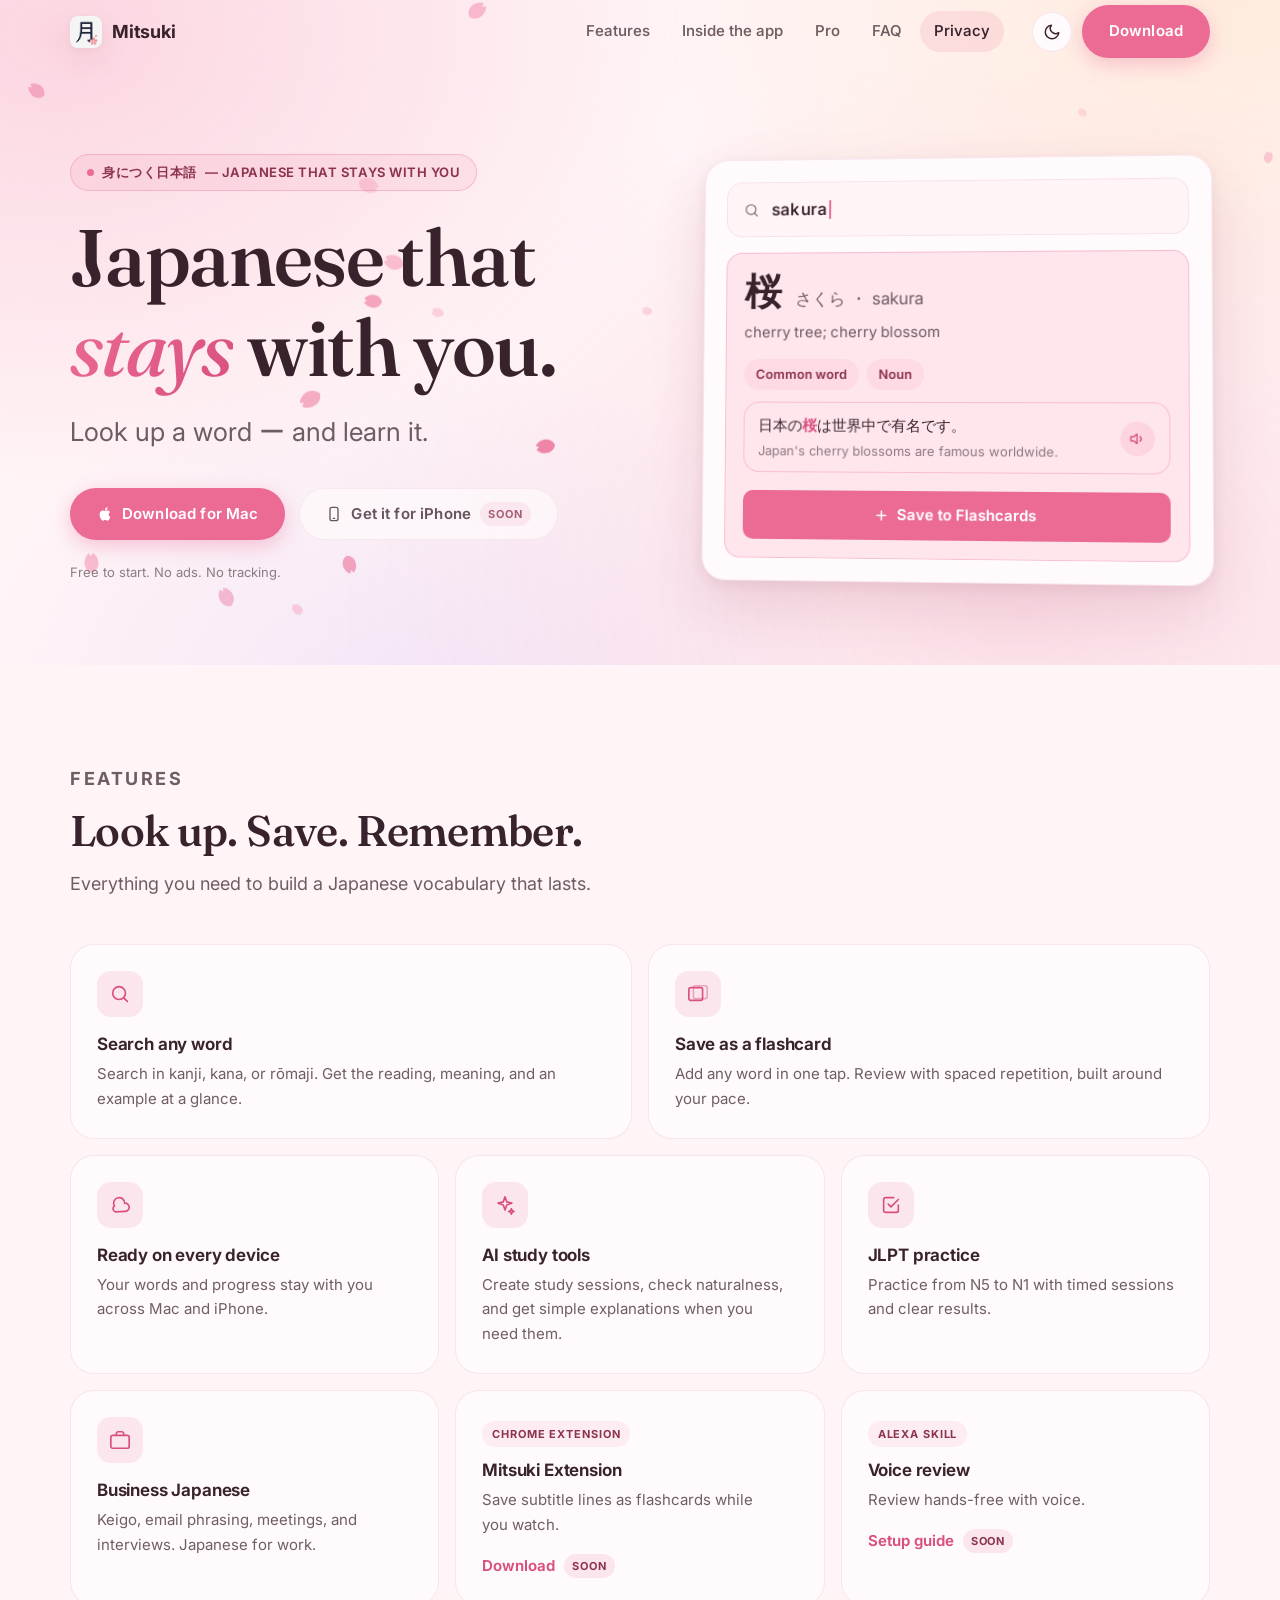
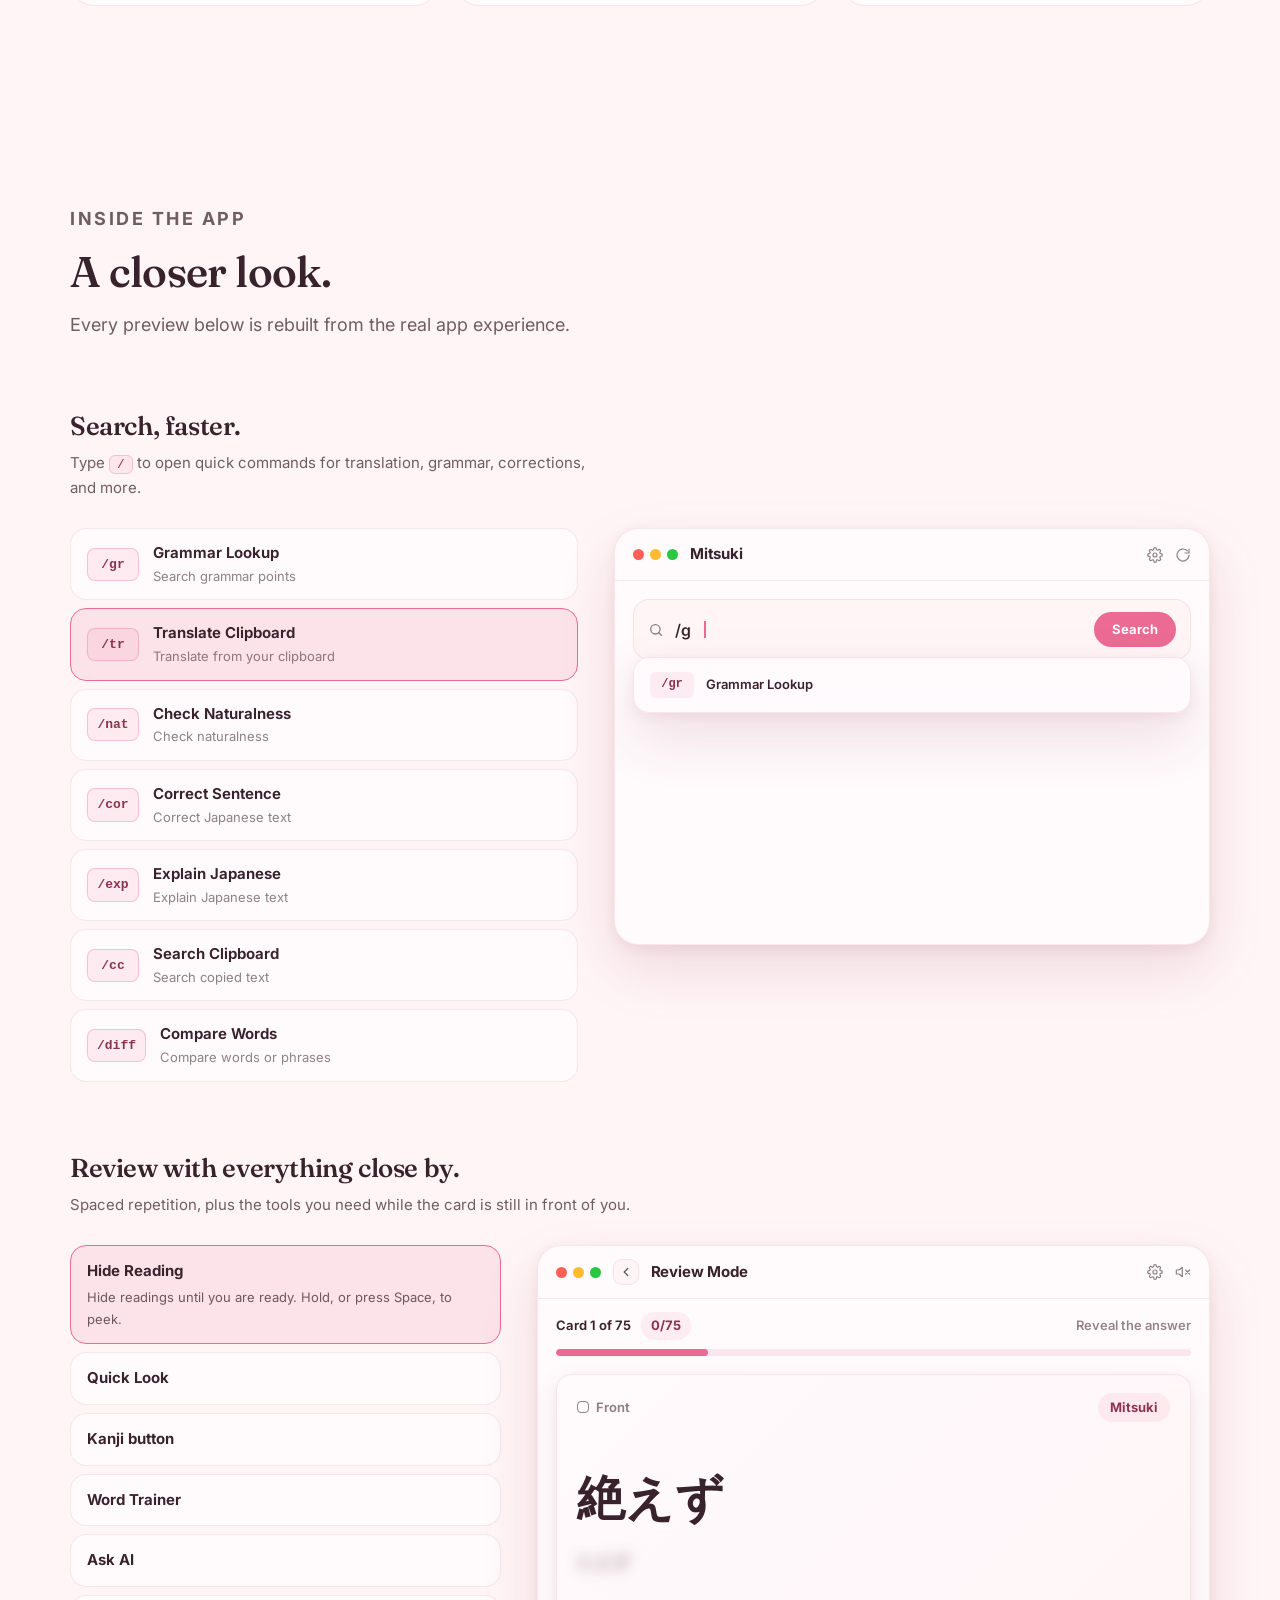
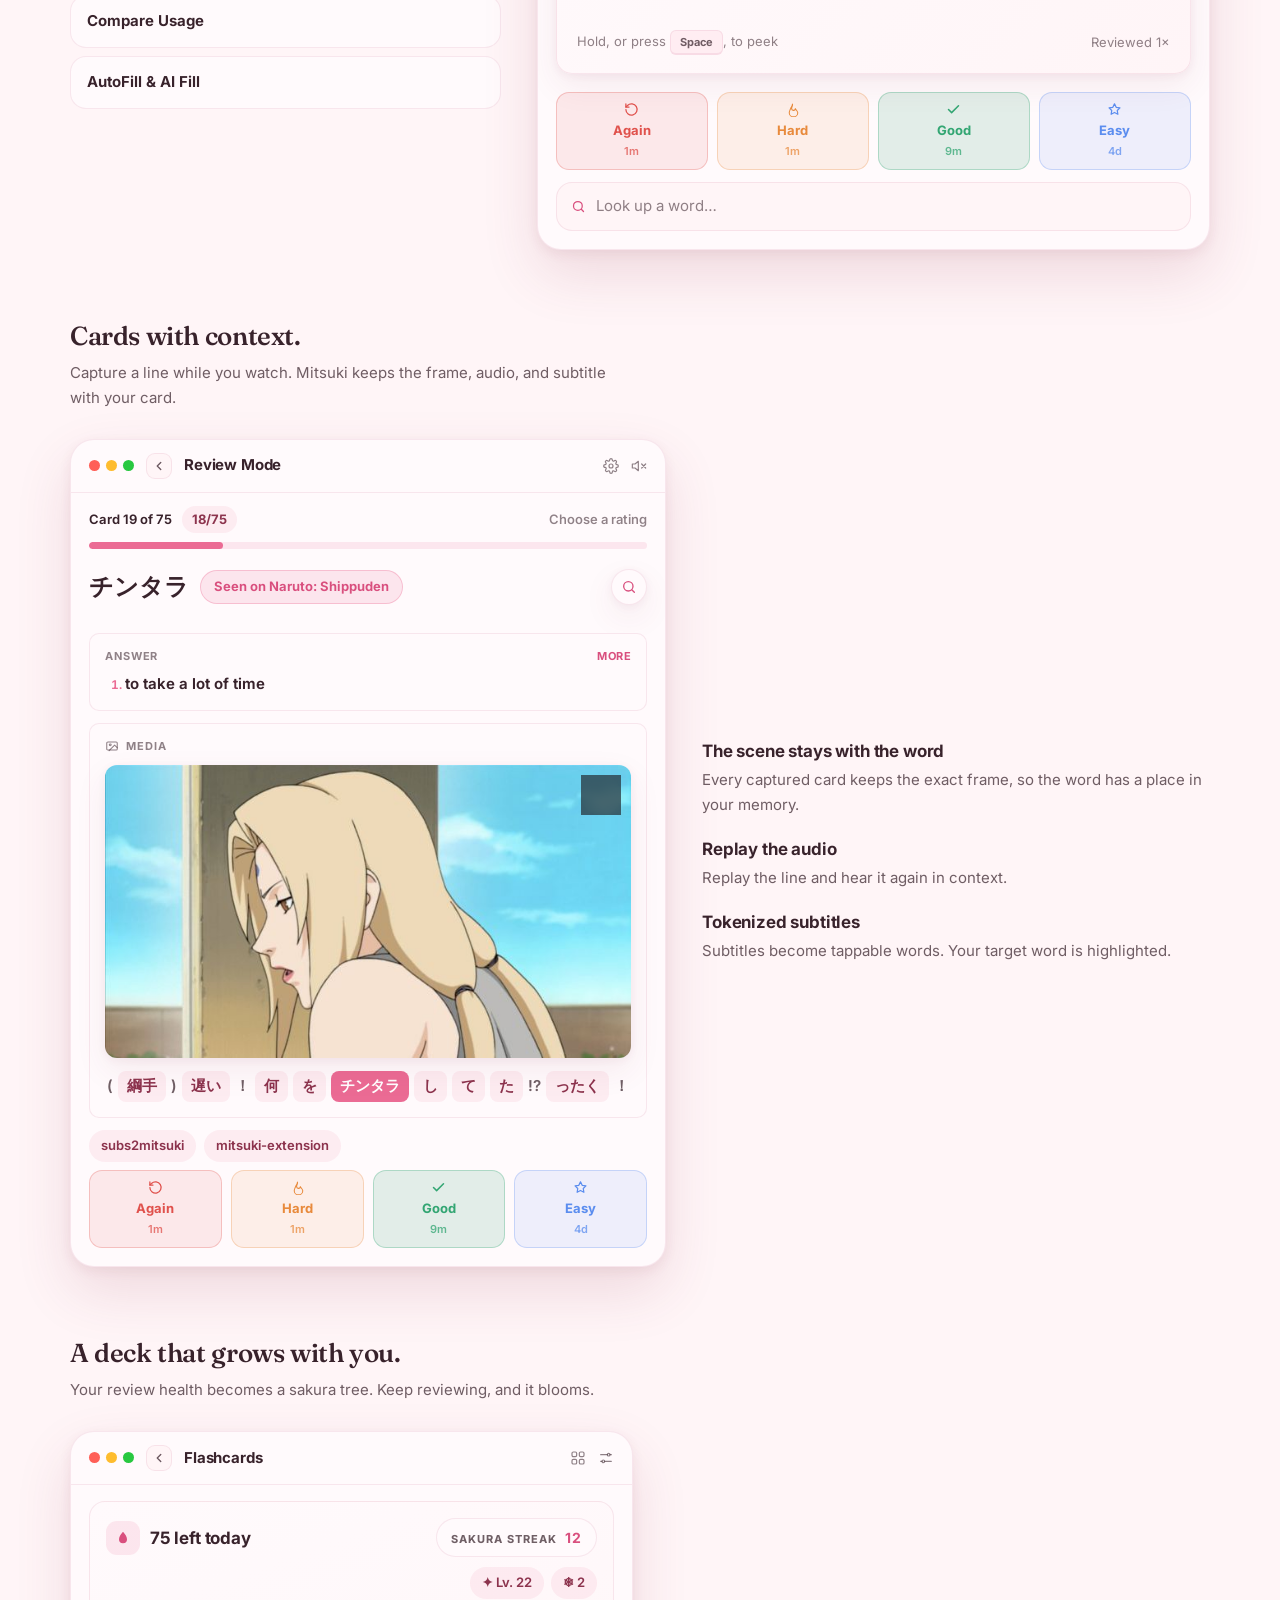
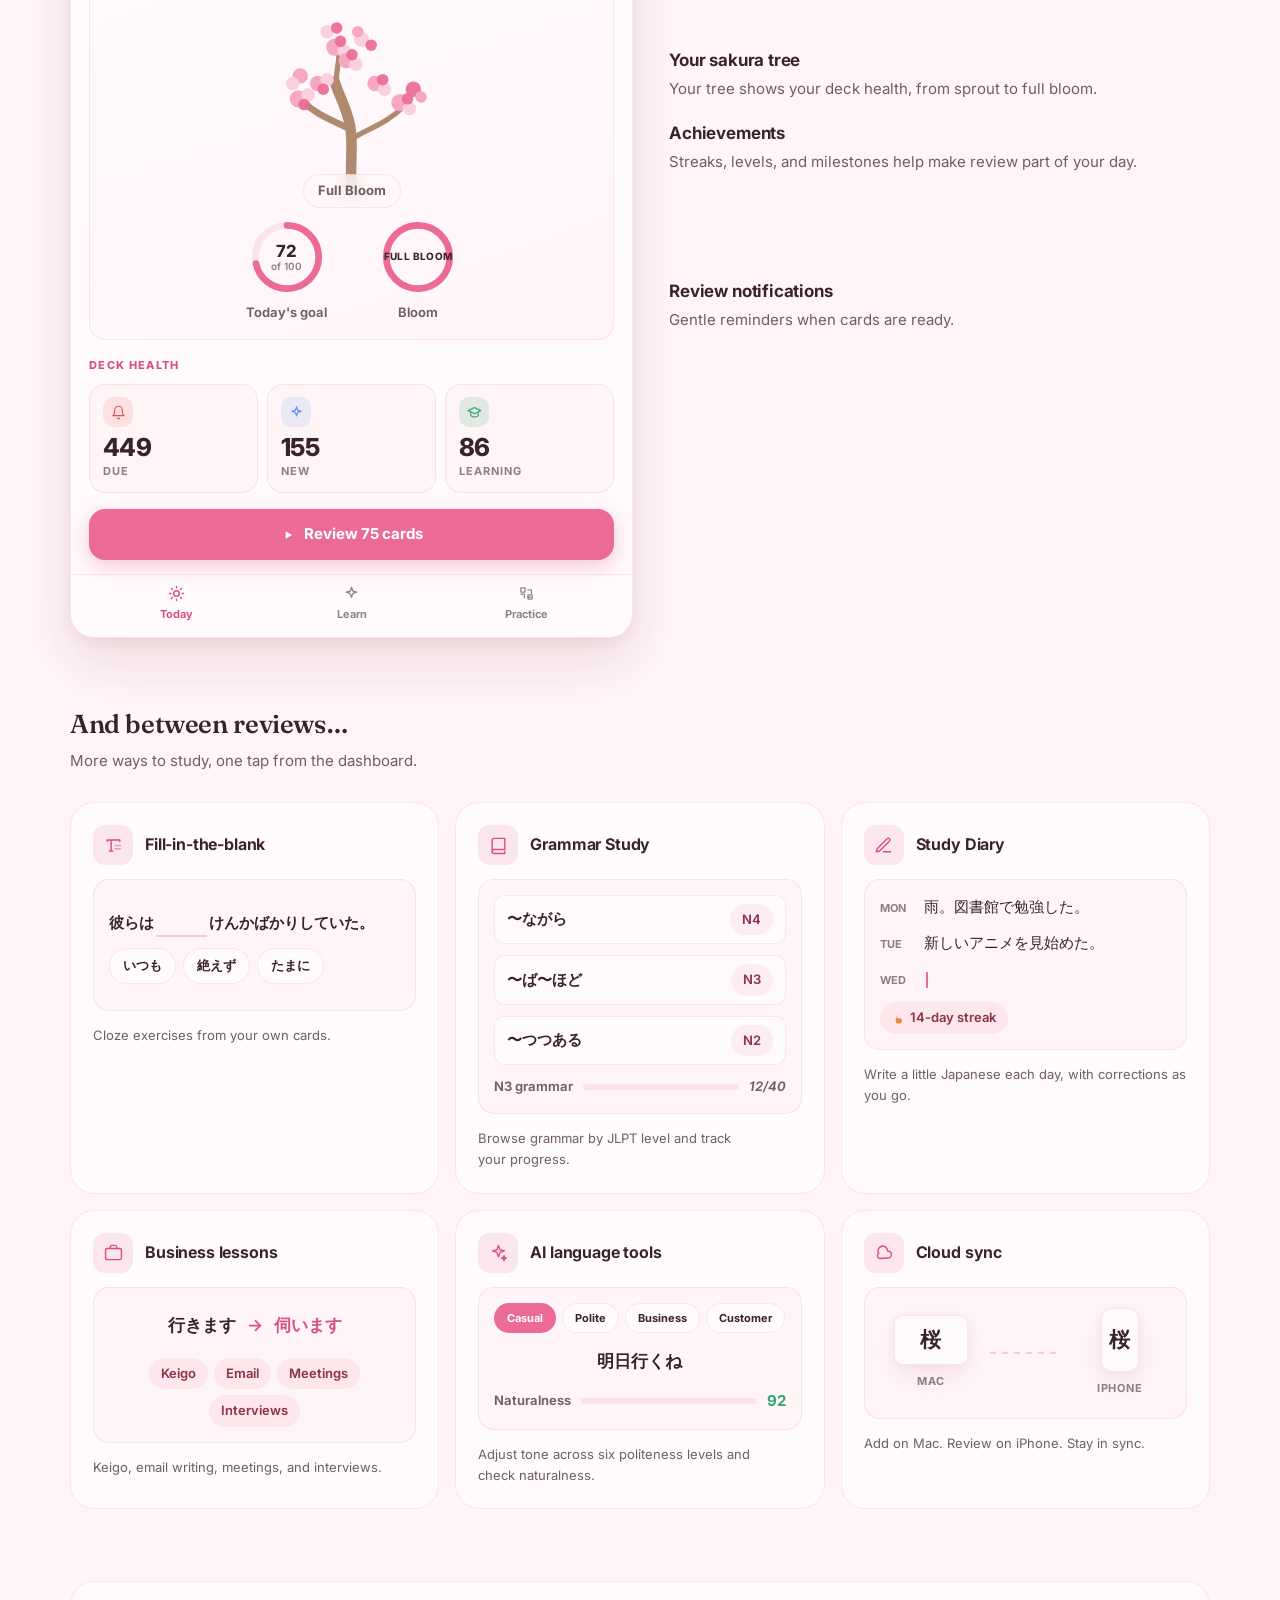
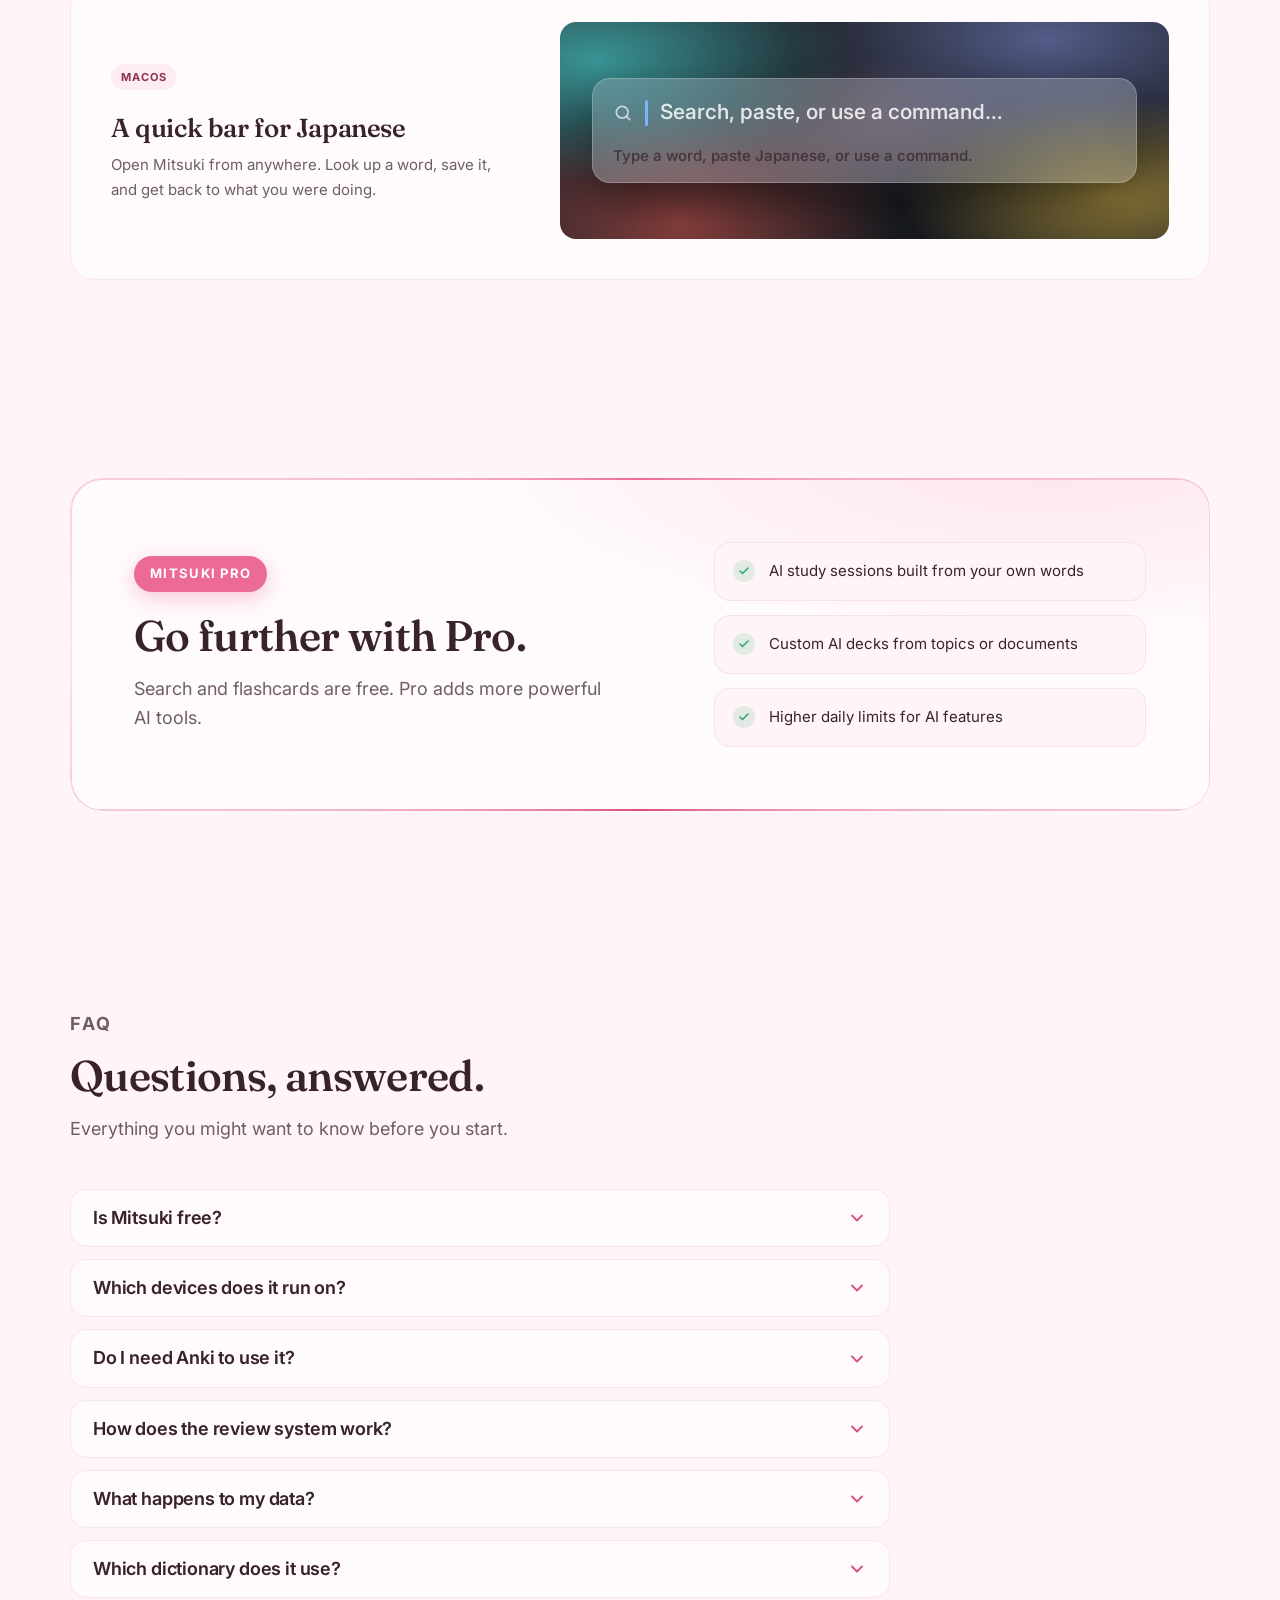
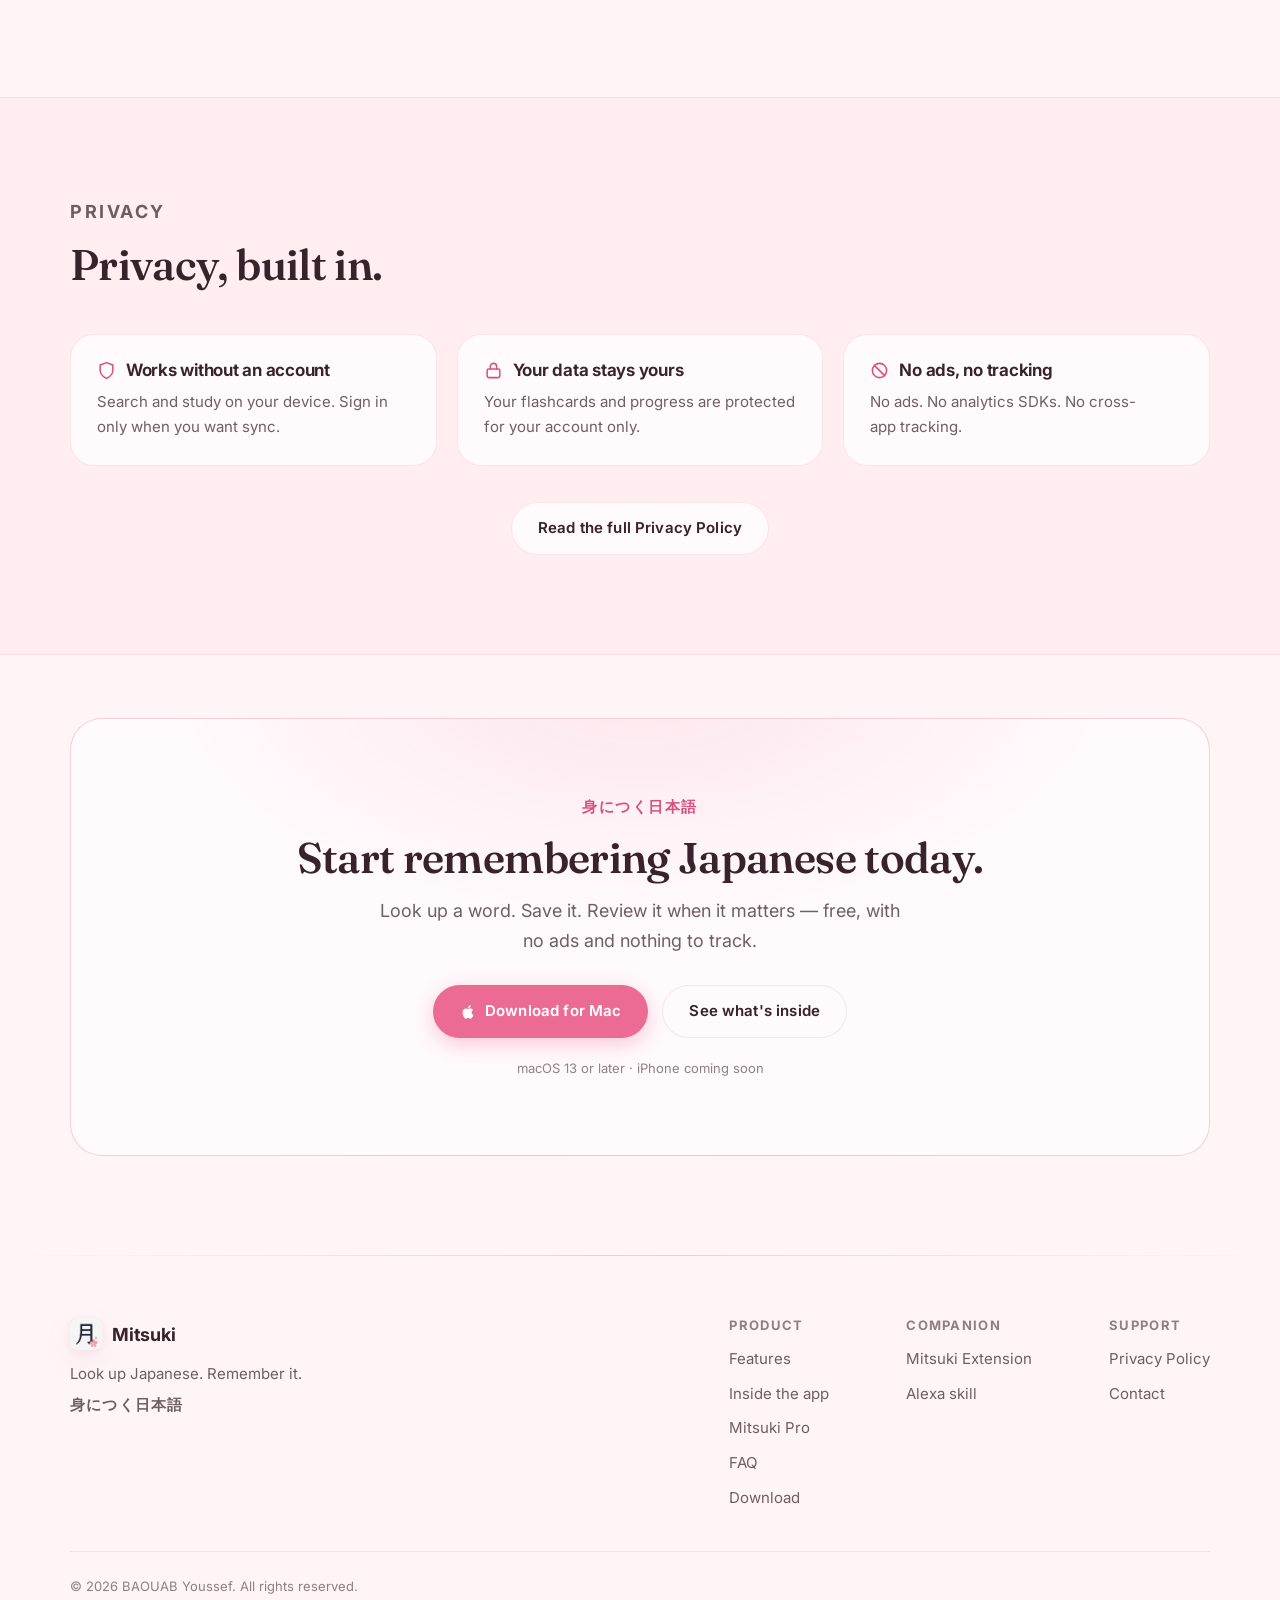
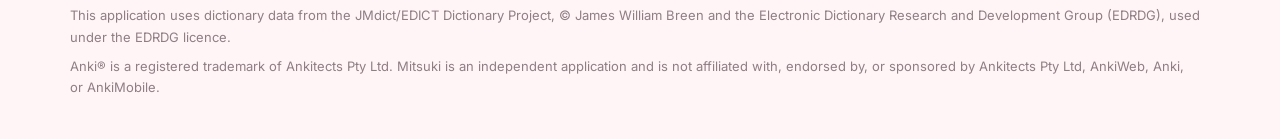
==== index.html @ f37ad8f9 "Updated Mitsuki download link" ====
<!DOCTYPE html>
<html lang="en" data-theme="light" class="js"><head>
  <meta charset="UTF-8">
  <meta name="viewport" content="width=device-width, initial-scale=1.0">
  <title>Mitsuki — Japanese, made to stay</title>
  <meta name="description" content="A quiet, focused way to look up Japanese words, save them, and remember them.">

  <meta property="og:title" content="Mitsuki — Japanese, made to stay">
  <meta property="og:description" content="Look up Japanese. Remember it.">
  <meta property="og:type" content="website">
  <meta property="og:image" content="assets/icon.png">

  <meta name="twitter:card" content="summary">
  <meta name="twitter:title" content="Mitsuki — Japanese, made to stay">
  <meta name="twitter:description" content="Look up a word. Save it. Review when it matters.">
  <meta name="twitter:image" content="assets/icon.png">

  <!-- Tint the mobile browser chrome to match each theme -->

  <!-- Set theme before first paint to avoid a flash -->
  <script>
    (function () {
      var t = localStorage.getItem("mitsuki-theme");
      if (!t) t = matchMedia("(prefers-color-scheme: dark)").matches ? "dark" : "light";
      document.documentElement.dataset.theme = t;
      document.documentElement.classList.add("js");
    })();
  </script>

  <link rel="preconnect" href="https://fonts.googleapis.com">
  <link rel="preconnect" href="https://fonts.gstatic.com" crossorigin="">
  <link href="https://fonts.googleapis.com/css2?family=Fraunces:opsz,wght@9..144,400..700&amp;family=Inter:wght@400..800&amp;display=swap" rel="stylesheet">

  <link rel="stylesheet" href="css/style.css">
  <!-- IconForge App Icons -->
  <link rel="icon" type="image/png" sizes="16x16" href="assets/favicon-16.png">
  <link rel="icon" type="image/png" sizes="32x32" href="assets/favicon-32.png">
  <link rel="icon" type="image/png" sizes="48x48" href="assets/favicon-48.png">
  <link rel="apple-touch-icon" sizes="180x180" href="assets/apple-touch-icon.png">
  <link rel="manifest" href="assets/manifest.webmanifest">
  <meta name="theme-color" content="#ffffff">
  <meta name="application-name" content="Mitsuki">
  <!-- /IconForge App Icons -->
</head>
<body>
  <a class="skip-link" href="#main">Skip to content</a>
  <div class="scroll-progress" aria-hidden="true"></div>

  <header class="nav" id="nav">
    <div class="nav-inner">
      <a class="brand" href="#top" aria-label="Mitsuki home">
        <img src="assets/icon.png" alt="" width="32" height="32">
        Mitsuki
      </a>
      <nav class="nav-links" aria-label="Primary">
        <a href="#features">Features</a>
        <a href="#showcase">Inside the app</a>
        <a href="#pro">Pro</a>
        <a href="#faq">FAQ</a>
        <a href="#privacy">Privacy</a>
      </nav>
      <div class="nav-actions">
        <button class="theme-toggle" id="theme-toggle" type="button" aria-label="Switch between light and dark theme">
          <svg class="icon-moon" viewBox="0 0 24 24" fill="none" stroke="currentColor" stroke-width="2" stroke-linecap="round" stroke-linejoin="round" aria-hidden="true">
            <path d="M21 12.79A9 9 0 1 1 11.21 3 7 7 0 0 0 21 12.79z"></path>
          </svg>
          <svg class="icon-sun" viewBox="0 0 24 24" fill="none" stroke="currentColor" stroke-width="2" stroke-linecap="round" stroke-linejoin="round" aria-hidden="true">
            <circle cx="12" cy="12" r="4"></circle>
            <path d="M12 2v2m0 16v2M4.93 4.93l1.41 1.41m11.32 11.32 1.41 1.41M2 12h2m16 0h2M4.93 19.07l1.41-1.41M17.66 6.34l1.41-1.41"></path>
          </svg>
        </button>
        <a class="btn btn-primary nav-download" href="#download">Download</a>
        <button class="nav-toggle" id="nav-toggle" type="button" aria-label="Open menu" aria-expanded="false" aria-controls="mobile-nav">
          <span class="nav-toggle-bars" aria-hidden="true"><i></i><i></i><i></i></span>
        </button>
      </div>
    </div>

    <!-- Mobile navigation panel (toggled below 760px) -->
    <nav class="mobile-nav" id="mobile-nav" aria-label="Mobile">
      <a href="#features">Features</a>
      <a href="#showcase">Inside the app</a>
      <a href="#pro">Pro</a>
      <a href="#faq">FAQ</a>
      <a href="#privacy">Privacy</a>
      <a class="btn btn-primary mobile-nav-cta active" href="#download">Download for Mac</a>
    </nav>
  </header>
  <div class="nav-scrim" id="nav-scrim" hidden=""></div>

  <main id="main">
    <!-- ============ HERO ============ -->
    <section class="hero" id="top">
      <div class="hero-mesh" aria-hidden="true"></div>
      <canvas id="petals" aria-hidden="true" width="2536" height="1377" style="width: 1268px; height: 688.75px;"></canvas>

      <div class="container hero-inner">
        <div>
          <span class="hero-eyebrow"><span class="dot" aria-hidden="true"></span> <span class="hero-eyebrow-jp" lang="ja">身につく日本語</span> <span class="hero-eyebrow-en">— Japanese that stays with you</span></span>
          <h1>Japanese that <em>stays</em> with you.</h1>
          <p class="hero-sub">Look up a word ー and learn it.</p>

          <div class="hero-ctas" id="download">
            <a class="btn btn-primary" href="https://github.com/baoueb/Mitsuki/releases/download/v1.0.8/Mitsuki%201.0.8.dmg">
              <svg width="16" height="16" viewBox="0 0 24 24" fill="currentColor" aria-hidden="true"><path d="M18.71 19.5c-.83 1.24-1.71 2.45-3.05 2.47-1.34.03-1.77-.79-3.29-.79-1.53 0-2 .77-3.27.82-1.31.05-2.3-1.32-3.14-2.53C4.25 17 2.94 12.45 4.7 9.39c.87-1.52 2.43-2.48 4.12-2.51 1.28-.02 2.5.87 3.29.87.78 0 2.26-1.07 3.81-.91.65.03 2.47.26 3.64 1.98-.09.06-2.17 1.28-2.15 3.81.03 3.02 2.65 4.03 2.68 4.04-.03.07-.42 1.44-1.38 2.83M13 3.5c.73-.83 1.94-1.46 2.94-1.5.13 1.17-.34 2.35-1.04 3.19-.69.85-1.83 1.51-2.95 1.42-.15-1.15.41-2.35 1.05-3.11z"></path></svg>
              Download for Mac
              </a>
            <a class="btn btn-ghost" href="#" aria-disabled="true" title="App Store link coming soon">
              <svg width="16" height="16" viewBox="0 0 24 24" fill="none" stroke="currentColor" stroke-width="2" stroke-linecap="round" aria-hidden="true"><rect x="6" y="2" width="12" height="20" rx="3"></rect><path d="M11 18.5h2"></path></svg>
              Get it for iPhone
              <span class="soon-pill">Soon</span>
            </a>
          </div>
          <p class="hero-note">Free to start. No ads. No tracking.</p>
        </div>

        <!-- App mockup: lookup → card preview -->
        <div class="mockup reveal" aria-hidden="true">
          <div class="mockup-glow"></div>
          <div class="mockup-card">
            <div class="mockup-search">
              <svg viewBox="0 0 24 24" fill="none" stroke="currentColor" stroke-width="2" stroke-linecap="round"><circle cx="11" cy="11" r="7"></circle><path d="m20 20-3.5-3.5"></path></svg>
              <span class="mockup-query"><span id="typed">sakura</span><span class="caret"></span></span>
            </div>
            <div class="mockup-result show" id="mockup-result">
              <div class="mockup-word">
                <span class="mockup-expression">桜</span>
                <span class="mockup-reading">さくら ・ sakura</span>
              </div>
              <p class="mockup-def">cherry tree; cherry blossom</p>
              <div class="mockup-chips">
                <span class="chip">Common word</span>
                <span class="chip">Noun</span>
              </div>
              <div class="mockup-example-card">
                <div class="mockup-example-text">
                  <span class="mockup-example-jp">日本の<mark class="mockup-mark">桜</mark>は世界中で有名です。</span>
                  <span class="mockup-example-en">Japan's cherry blossoms are famous worldwide.</span>
                </div>
                <button class="mockup-example-audio" type="button" tabindex="-1" aria-label="Play audio">
                  <svg width="16" height="16" viewBox="0 0 24 24" fill="none" stroke="currentColor" stroke-width="2" stroke-linecap="round" stroke-linejoin="round" aria-hidden="true"><path d="M11 5 6 9H2v6h4l5 4z"></path><path d="M15.5 8.5a5 5 0 0 1 0 7"></path></svg>
                </button>
              </div>
              <button class="mockup-add" type="button" tabindex="-1">
                <svg width="15" height="15" viewBox="0 0 24 24" fill="none" stroke="currentColor" stroke-width="2.4" stroke-linecap="round"><path d="M12 5v14M5 12h14"></path></svg>
                Save to Flashcards
              </button>
            </div>
          </div>
        </div>
      </div>
    </section>

    <!-- ============ FEATURES ============ -->
    <section class="section" id="features">
      <div class="container">
        <div class="section-head reveal">
          <p class="section-eyebrow">Features</p>
          <h2>Look up. Save. Remember.</h2>
          <p>Everything you need to build a Japanese vocabulary that lasts.</p>
        </div>

        <div class="bento stagger">
          <!-- Core 1: search -->
          <article class="bento-card wide reveal" style="--mx: 119px; --my: 56.640625px;">
            <div class="bento-icon">
              <svg viewBox="0 0 24 24" fill="none" stroke="currentColor" stroke-width="1.8" stroke-linecap="round" stroke-linejoin="round"><circle cx="11" cy="11" r="7"></circle><path d="m20 20-3.5-3.5"></path></svg>
            </div>
            <h3>Search any word</h3>
            <p>Search in kanji, kana, or rōmaji. Get the reading, meaning, and an example at a glance.</p>
          </article>

          <!-- Core 2: flashcards -->
          <article class="bento-card wide reveal">
            <div class="bento-icon">
              <svg viewBox="0 0 24 24" fill="none" stroke="currentColor" stroke-width="1.8" stroke-linecap="round" stroke-linejoin="round"><rect x="2" y="5" width="15" height="14" rx="2"></rect><rect x="7" y="3" width="15" height="14" rx="2" opacity=".45"></rect></svg>
            </div>
            <h3>Save as a flashcard</h3>
            <p>Add any word in one tap. Review with spaced repetition, built around your pace.</p>
          </article>

          <article class="bento-card reveal" style="--mx: 125px; --my: 2.796875px;">
            <div class="bento-icon">
              <svg viewBox="0 0 24 24" fill="none" stroke="currentColor" stroke-width="1.8" stroke-linecap="round" stroke-linejoin="round"><path d="M17.5 19a4.5 4.5 0 1 0-.42-8.98 6 6 0 1 0-11.06 3.1A3.5 3.5 0 0 0 7 19.5z"></path></svg>
            </div>
            <h3>Ready on every device</h3>
            <p>Your words and progress stay with you across Mac and iPhone.</p>
          </article>

          <article class="bento-card reveal">
            <div class="bento-icon">
              <svg viewBox="0 0 24 24" fill="none" stroke="currentColor" stroke-width="1.8" stroke-linecap="round" stroke-linejoin="round"><path d="M12 3l1.9 5.6L19.5 10l-5.6 1.9L12 17.5l-1.9-5.6L4.5 10l5.6-1.4z"></path><path d="M19 16l.7 2.1L21.8 19l-2.1.9L19 22l-.9-2.1L16 19l2.1-.9z"></path></svg>
            </div>
            <h3>AI study tools</h3>
            <p>Create study sessions, check naturalness, and get simple explanations when you need them.</p>
          </article>

          <article class="bento-card reveal" style="--mx: 25px; --my: 164.796875px;">
            <div class="bento-icon">
              <svg viewBox="0 0 24 24" fill="none" stroke="currentColor" stroke-width="1.8" stroke-linecap="round" stroke-linejoin="round"><path d="M9 11l3 3 8-8"></path><path d="M20 12v6a2 2 0 0 1-2 2H6a2 2 0 0 1-2-2V6a2 2 0 0 1 2-2h9"></path></svg>
            </div>
            <h3>JLPT practice</h3>
            <p>Practice from N5 to N1 with timed sessions and clear results.</p>
          </article>

          <article class="bento-card reveal">
            <div class="bento-icon">
              <svg viewBox="0 0 24 24" fill="none" stroke="currentColor" stroke-width="1.8" stroke-linecap="round" stroke-linejoin="round"><rect x="2" y="7" width="20" height="14" rx="2"></rect><path d="M16 7V5a2 2 0 0 0-2-2h-4a2 2 0 0 0-2 2v2"></path></svg>
            </div>
            <h3>Business Japanese</h3>
            <p>Keigo, email phrasing, meetings, and interviews. Japanese for work.</p>
          </article>

          <!-- Extras: companion tools (downplayed) -->
          <article class="bento-card reveal" style="--mx: 46px; --my: 17.744140625px;">
            <span class="bento-tag">Chrome extension</span>
            <h3>Mitsuki Extension</h3>
            <p>Save subtitle lines as flashcards while you watch.</p>
            <a class="bento-link" href="#" aria-disabled="true" title="Download link coming soon">
              Download <span class="soon-pill">Soon</span>
            </a>
          </article>

          <article class="bento-card reveal" style="--mx: 10.5px; --my: 150.796875px;">
            <span class="bento-tag">Alexa skill</span>
            <h3>Voice review</h3>
            <p>Review hands-free with voice.</p>
            <a class="bento-link" href="#" aria-disabled="true" title="Setup guide coming soon">
              Setup guide <span class="soon-pill">Soon</span>
            </a>
          </article>
        </div>
      </div>
    </section>

    <!-- ============ SHOWCASE — Inside the app ============ -->
    <section class="section showcase" id="showcase">
      <div class="container">
        <div class="section-head reveal">
          <p class="section-eyebrow">Inside the app</p>
          <h2>A closer look.</h2>
          <p>Every preview below is rebuilt from the real app experience.</p>
        </div>

        <!-- ======== A. Slash commands ======== -->
        <div class="sc-block reveal">
          <div class="sc-block-head">
            <h3>Search, faster.</h3>
            <p>Type <code>/</code> to open quick commands for translation, grammar, corrections, and more.</p>
          </div>

          <div class="sc-split sc-split-cmd">
            <div class="sc-cmd-legend" id="cmd-legend" role="list">
              <button class="sc-cmd-row" type="button" data-i="0" role="listitem">
                <kbd>/gr</kbd>
                <span><strong>Grammar Lookup</strong><em>Search grammar points</em></span>
              </button>
              <button class="sc-cmd-row active" type="button" data-i="1" role="listitem">
                <kbd>/tr</kbd>
                <span><strong>Translate Clipboard</strong><em>Translate from your clipboard</em></span>
              </button>
              <button class="sc-cmd-row" type="button" data-i="2" role="listitem">
                <kbd>/nat</kbd>
                <span><strong>Check Naturalness</strong><em>Check naturalness</em></span>
              </button>
              <button class="sc-cmd-row" type="button" data-i="3" role="listitem">
                <kbd>/cor</kbd>
                <span><strong>Correct Sentence</strong><em>Correct Japanese text</em></span>
              </button>
              <button class="sc-cmd-row" type="button" data-i="4" role="listitem">
                <kbd>/exp</kbd>
                <span><strong>Explain Japanese</strong><em>Explain Japanese text</em></span>
              </button>
              <button class="sc-cmd-row" type="button" data-i="5" role="listitem">
                <kbd>/cc</kbd>
                <span><strong>Search Clipboard</strong><em>Search copied text</em></span>
              </button>
              <button class="sc-cmd-row" type="button" data-i="6" role="listitem">
                <kbd>/diff</kbd>
                <span><strong>Compare Words</strong><em>Compare words or phrases</em></span>
              </button>
            </div>

            <div class="sc-window sc-cmd" id="cmd-demo" aria-label="Animated preview of Mitsuki search commands">
              <div class="sc-titlebar">
                <span class="sc-dots" aria-hidden="true"><i></i><i></i><i></i></span>
                <strong>Mitsuki</strong>
                <span class="sc-tb-icons" aria-hidden="true">
                  <svg viewBox="0 0 24 24" fill="none" stroke="currentColor" stroke-width="1.8" stroke-linecap="round" stroke-linejoin="round"><circle cx="12" cy="12" r="3"></circle><path d="M19.4 15a1.65 1.65 0 0 0 .33 1.82l.06.06a2 2 0 1 1-2.83 2.83l-.06-.06a1.65 1.65 0 0 0-1.82-.33 1.65 1.65 0 0 0-1 1.51V21a2 2 0 1 1-4 0v-.09A1.65 1.65 0 0 0 9 19.4a1.65 1.65 0 0 0-1.82.33l-.06.06a2 2 0 1 1-2.83-2.83l.06-.06a1.65 1.65 0 0 0 .33-1.82 1.65 1.65 0 0 0-1.51-1H3a2 2 0 1 1 0-4h.09A1.65 1.65 0 0 0 4.6 9a1.65 1.65 0 0 0-.33-1.82l-.06-.06a2 2 0 1 1 2.83-2.83l.06.06a1.65 1.65 0 0 0 1.82.33H9a1.65 1.65 0 0 0 1-1.51V3a2 2 0 1 1 4 0v.09a1.65 1.65 0 0 0 1 1.51 1.65 1.65 0 0 0 1.82-.33l.06-.06a2 2 0 1 1 2.83 2.83l-.06.06a1.65 1.65 0 0 0-.33 1.82V9a1.65 1.65 0 0 0 1.51 1H21a2 2 0 1 1 0 4h-.09a1.65 1.65 0 0 0-1.51 1z"></path></svg>
                  <svg viewBox="0 0 24 24" fill="none" stroke="currentColor" stroke-width="1.8" stroke-linecap="round" stroke-linejoin="round"><path d="M21 12a9 9 0 1 1-2.64-6.36"></path><path d="M21 3v6h-6"></path></svg>
                </span>
              </div>
              <div class="sc-cmd-body">
                <div class="sc-searchbar">
                  <svg viewBox="0 0 24 24" fill="none" stroke="currentColor" stroke-width="2" stroke-linecap="round"><circle cx="11" cy="11" r="7"></circle><path d="m20 20-3.5-3.5"></path></svg>
                  <span class="sc-cmd-typed" id="cmd-typed">/gr ながら</span><span class="sc-caret" aria-hidden="true"></span>
                  <span class="sc-search-btn">Search</span>
                </div>

                <ul class="sc-palette open" id="cmd-palette" aria-hidden="true">
                  <li data-trigger="/gr" class="selected"><kbd>/gr</kbd><span>Grammar Lookup</span></li>
                  <li data-trigger="/tr" hidden=""><kbd>/tr</kbd><span>Translate Clipboard</span></li>
                  <li data-trigger="/nat" hidden=""><kbd>/nat</kbd><span>Check Naturalness</span></li>
                  <li data-trigger="/cor" hidden=""><kbd>/cor</kbd><span>Correct Sentence</span></li>
                  <li data-trigger="/exp" hidden=""><kbd>/exp</kbd><span>Explain Japanese</span></li>
                  <li data-trigger="/cc" hidden=""><kbd>/cc</kbd><span>Search Clipboard</span></li>
                  <li data-trigger="/diff" hidden=""><kbd>/diff</kbd><span>Compare Words</span></li>
                </ul>

                <div class="sc-cmd-results">
                  <div class="sc-result" data-panel="gr">
                    <div class="sc-result-head">
                      <span class="sc-jp-lg">〜ながら</span>
                      <span class="chip">Grammar</span><span class="chip">JLPT N4</span>
                    </div>
                    <p class="sc-result-sub">Two actions happening at the same time.</p>
                    <div class="sc-example"><span class="jp">音楽を聞きながら勉強する。</span><span class="en">I study while listening to music.</span></div>
                  </div>

                  <div class="sc-result" data-panel="tr">
                    <div class="sc-clip"><svg viewBox="0 0 24 24" fill="none" stroke="currentColor" stroke-width="1.8" stroke-linecap="round" stroke-linejoin="round"><rect x="8" y="2" width="8" height="4" rx="1"></rect><path d="M16 4h2a2 2 0 0 1 2 2v14a2 2 0 0 1-2 2H6a2 2 0 0 1-2-2V6a2 2 0 0 1 2-2h2"></path></svg><span>駅まで歩きました。</span><em>From your clipboard</em></div>
                    <div class="sc-example"><span class="jp">I walked to the station.</span><span class="en">Clear English, same tone</span></div>
                  </div>

                  <div class="sc-result" data-panel="nat">
                    <div class="sc-clip"><svg viewBox="0 0 24 24" fill="none" stroke="currentColor" stroke-width="1.8" stroke-linecap="round" stroke-linejoin="round"><rect x="8" y="2" width="8" height="4" rx="1"></rect><path d="M16 4h2a2 2 0 0 1 2 2v14a2 2 0 0 1-2 2H6a2 2 0 0 1-2-2V6a2 2 0 0 1 2-2h2"></path></svg><span>この問題は難しいだと思う</span><em>From your clipboard</em></div>
                    <div class="sc-verdict warn"><strong>Needs a small fix — 58/100</strong><span>「だ」 can't follow an い-adjective.</span></div>
                    <div class="sc-fix">この問題は難しい<del>だ</del>と思う <svg viewBox="0 0 24 24" fill="none" stroke="currentColor" stroke-width="2.6" stroke-linecap="round" stroke-linejoin="round"><path d="M20 6 9 17l-5-5"></path></svg></div>
                  </div>

                  <div class="sc-result" data-panel="cor">
                    <div class="sc-clip"><svg viewBox="0 0 24 24" fill="none" stroke="currentColor" stroke-width="1.8" stroke-linecap="round" stroke-linejoin="round"><rect x="8" y="2" width="8" height="4" rx="1"></rect><path d="M16 4h2a2 2 0 0 1 2 2v14a2 2 0 0 1-2 2H6a2 2 0 0 1-2-2V6a2 2 0 0 1 2-2h2"></path></svg><span>昨日、映画を<del>見った</del>。</span><em>From your clipboard</em></div>
                    <div class="sc-verdict good"><strong>昨日、映画を<ins>見た</ins>。</strong><span>見る is ichidan — its past tense is 見た, not 見った.</span></div>
                  </div>

                  <div class="sc-result" data-panel="exp">
                    <div class="sc-result-head">
                      <span class="sc-jp-lg">木漏れ日</span>
                      <span class="chip">AI</span>
                    </div>
                    <p class="sc-stream">
                      <span class="w" style="--i:0">Sunlight</span> <span class="w" style="--i:1">leaking</span> <span class="w" style="--i:2">through</span> <span class="w" style="--i:3">leaves</span> <span class="w" style="--i:4">—</span> <span class="w" style="--i:5">a</span> <span class="w" style="--i:6">famously</span> <span class="w" style="--i:7">untranslatable</span> <span class="w" style="--i:8">word.</span> <span class="w" style="--i:9">木</span> <span class="w" style="--i:10">tree</span> <span class="w" style="--i:11">·</span> <span class="w" style="--i:12">漏れ</span> <span class="w" style="--i:13">leak</span> <span class="w" style="--i:14">·</span> <span class="w" style="--i:15">日</span> <span class="w" style="--i:16">sun.</span>
                    </p>
                  </div>

                  <div class="sc-result" data-panel="cc">
                    <div class="sc-clip"><svg viewBox="0 0 24 24" fill="none" stroke="currentColor" stroke-width="1.8" stroke-linecap="round" stroke-linejoin="round"><rect x="8" y="2" width="8" height="4" rx="1"></rect><path d="M16 4h2a2 2 0 0 1 2 2v14a2 2 0 0 1-2 2H6a2 2 0 0 1-2-2V6a2 2 0 0 1 2-2h2"></path></svg><span>桜</span><em>From your clipboard</em></div>
                    <div class="sc-result-head">
                      <span class="sc-jp-lg">桜</span><span class="sc-read">さくら</span>
                      <span class="chip">Noun</span><span class="chip success">Common</span>
                    </div>
                    <p class="sc-result-sub">cherry tree; cherry blossom</p>
                    <button class="sc-add-mini" type="button" tabindex="-1">
                      <svg viewBox="0 0 24 24" fill="none" stroke="currentColor" stroke-width="2.4" stroke-linecap="round"><path d="M12 5v14M5 12h14"></path></svg>
                      Save to Flashcards
                    </button>
                  </div>

                  <div class="sc-result" data-panel="diff">
                    <div class="sc-vs">
                      <div class="sc-vs-col"><span class="sc-jp-lg">帰る</span><p>to go <strong>home</strong> — back to where you belong.</p></div>
                      <span class="sc-vs-badge">vs</span>
                      <div class="sc-vs-col"><span class="sc-jp-lg">戻る</span><p>to go <strong>back</strong> — to any previous point.</p></div>
                    </div>
                    <button class="sc-add-mini" type="button" tabindex="-1">
                      <svg viewBox="0 0 24 24" fill="none" stroke="currentColor" stroke-width="2.4" stroke-linecap="round"><path d="M12 5v14M5 12h14"></path></svg>
                      Save as Compare Card
                    </button>
                  </div>
                </div>
              </div>
            </div>
          </div>
        </div>

        <!-- ======== B. Review Mode explorer ======== -->
        <div class="sc-block reveal">
          <div class="sc-block-head">
            <h3>Review with everything close by.</h3>
            <p>Spaced repetition, plus the tools you need while the card is still in front of you.</p>
          </div>

          <div class="sc-split sc-split-rev">
            <div class="sc-tabs" id="rev-tabs" role="tablist" aria-label="Review tools">
              <button class="sc-tab active" type="button" role="tab" aria-selected="true" data-scene="hide">
                <strong>Hide Reading</strong>
                <em>Hide readings until you are ready. Hold, or press Space, to peek.</em>
              </button>
              <button class="sc-tab" type="button" role="tab" aria-selected="false" data-scene="quick">
                <strong>Quick Look</strong>
                <em>Look up any word in an example without leaving review.</em>
              </button>
              <button class="sc-tab" type="button" role="tab" aria-selected="false" data-scene="kanji">
                <strong>Kanji button</strong>
                <em>Tap 字 for readings, strokes, and JLPT level.</em>
              </button>
              <button class="sc-tab" type="button" role="tab" aria-selected="false" data-scene="trainer">
                <strong>Word Trainer</strong>
                <em>Use the word in a sentence and get feedback.</em>
              </button>
              <button class="sc-tab" type="button" role="tab" aria-selected="false" data-scene="ask">
                <strong>Ask AI</strong>
                <em>Ask about nuance without leaving the card.</em>
              </button>
              <button class="sc-tab" type="button" role="tab" aria-selected="false" data-scene="compare">
                <strong>Compare Usage</strong>
                <em>Compare similar words, then save the difference.</em>
              </button>
              <button class="sc-tab" type="button" role="tab" aria-selected="false" data-scene="fill">
                <strong>AutoFill &amp; AI Fill</strong>
                <em>Fill custom cards from the dictionary, or with AI.</em>
              </button>
            </div>

            <div class="sc-window sc-review" id="rev-demo" data-active="hide" aria-label="Animated preview of Review Mode">
              <div class="sc-titlebar">
                <span class="sc-dots" aria-hidden="true"><i></i><i></i><i></i></span>
                <span class="sc-back" aria-hidden="true"><svg viewBox="0 0 24 24" fill="none" stroke="currentColor" stroke-width="2.4" stroke-linecap="round" stroke-linejoin="round"><path d="m15 18-6-6 6-6"></path></svg></span>
                <strong>Review Mode</strong>
                <span class="sc-tb-icons" aria-hidden="true">
                  <svg viewBox="0 0 24 24" fill="none" stroke="currentColor" stroke-width="1.8" stroke-linecap="round" stroke-linejoin="round"><circle cx="12" cy="12" r="3"></circle><path d="M19.4 15a1.65 1.65 0 0 0 .33 1.82l.06.06a2 2 0 1 1-2.83 2.83l-.06-.06a1.65 1.65 0 0 0-1.82-.33 1.65 1.65 0 0 0-1 1.51V21a2 2 0 1 1-4 0v-.09A1.65 1.65 0 0 0 9 19.4a1.65 1.65 0 0 0-1.82.33l-.06.06a2 2 0 1 1-2.83-2.83l.06-.06a1.65 1.65 0 0 0 .33-1.82 1.65 1.65 0 0 0-1.51-1H3a2 2 0 1 1 0-4h.09A1.65 1.65 0 0 0 4.6 9a1.65 1.65 0 0 0-.33-1.82l-.06-.06a2 2 0 1 1 2.83-2.83l.06.06a1.65 1.65 0 0 0 1.82.33H9a1.65 1.65 0 0 0 1-1.51V3a2 2 0 1 1 4 0v.09a1.65 1.65 0 0 0 1 1.51 1.65 1.65 0 0 0 1.82-.33l.06-.06a2 2 0 1 1 2.83 2.83l-.06.06a1.65 1.65 0 0 0-.33 1.82V9a1.65 1.65 0 0 0 1.51 1H21a2 2 0 1 1 0 4h-.09a1.65 1.65 0 0 0-1.51 1z"></path></svg>
                  <svg viewBox="0 0 24 24" fill="none" stroke="currentColor" stroke-width="1.8" stroke-linecap="round" stroke-linejoin="round"><path d="M11 5 6 9H2v6h4l5 4zM22 9l-6 6m0-6 6 6"></path></svg>
                </span>
              </div>

              <div class="sc-review-meta">
                <span>Card 1 of 75</span>
                <span class="sc-count-pill">0/75</span>
                <span class="sc-meta-hint" id="rev-hint">Reveal the answer</span>
              </div>
              <div class="sc-progress"><i></i></div>

              <div class="sc-stage">
                <!-- Scene 1: Hide Reading -->
                <div class="sc-scene active" data-scene="hide" role="tabpanel">
                  <div class="sc-cardface sc-front">
                    <div class="sc-cardface-top"><span class="sc-flag">Front</span><span class="sc-mits-pill">Mitsuki</span></div>
                    <div class="sc-front-big">絶えず</div>
                    <div class="sc-front-reading"><span class="sc-peek">たえず</span></div>
                    <div class="sc-cardface-bottom">
                      <span>Hold, or press <kbd class="sc-space-key">Space</kbd>, to peek</span>
                      <span>Reviewed 1×</span>
                    </div>
                  </div>
                </div>

                <!-- Scene 2: Quick Look -->
                <div class="sc-scene" data-scene="quick" role="tabpanel">
                  <div class="sc-cardface sc-back-card sc-dim">
                    <div class="sc-back-head">
                      <div><span class="sc-back-word">絶えず</span><span class="sc-back-read">たえず</span></div>
                      <span class="sc-circle-btn"><svg viewBox="0 0 24 24" fill="none" stroke="currentColor" stroke-width="2" stroke-linecap="round"><circle cx="11" cy="11" r="7"></circle><path d="m20 20-3.5-3.5"></path></svg></span>
                      <span class="sc-circle-btn accent"><svg viewBox="0 0 24 24" fill="none" stroke="currentColor" stroke-width="1.8" stroke-linecap="round" stroke-linejoin="round"><path d="M11 5 6 9H2v6h4l5 4z"></path><path d="M15.5 8.5a5 5 0 0 1 0 7M19 5a9 9 0 0 1 0 14"></path></svg></span>
                    </div>
                    <div class="sc-answerbox">
                      <em>Answer</em>
                      <ol><li>constantly</li><li>always</li></ol>
                      <div class="sc-example"><span class="jp">彼らは絶えず<mark class="sc-ql-mark">けんか</mark>ばかりしていた。</span><span class="en">They were constantly quarreling.</span></div>
                    </div>
                  </div>
                </div>

                <!-- Scene 3: Kanji button (on the back card; sheet slides up from the bottom) -->
                <div class="sc-scene" data-scene="kanji" role="tabpanel">
                  <div class="sc-kanji-stage">
                    <div class="sc-cardface sc-back-card">
                      <div class="sc-back-head">
                        <div><span class="sc-back-word">絶えず</span><span class="sc-back-read">たえず</span></div>
                        <span class="sc-circle-btn"><svg viewBox="0 0 24 24" fill="none" stroke="currentColor" stroke-width="2" stroke-linecap="round"><circle cx="11" cy="11" r="7"></circle><path d="m20 20-3.5-3.5"></path></svg></span>
                        <span class="sc-circle-btn accent"><svg viewBox="0 0 24 24" fill="none" stroke="currentColor" stroke-width="1.8" stroke-linecap="round" stroke-linejoin="round"><path d="M11 5 6 9H2v6h4l5 4z"></path><path d="M15.5 8.5a5 5 0 0 1 0 7M19 5a9 9 0 0 1 0 14"></path></svg></span>
                      </div>
                      <div class="sc-answerbox">
                        <em>Answer</em>
                        <ol><li>constantly</li><li>always</li></ol>
                      </div>
                      <span class="sc-kanji-fab">字</span>
                    </div>
                    <div class="sc-kanji-sheet">
                      <span class="sc-kanji-big">絶</span>
                      <div class="sc-kanji-info">
                        <strong>sever · cut off · discontinue</strong>
                        <div class="sc-kanji-pills"><span class="chip">JLPT N3</span><span class="chip">12 strokes</span></div>
                        <div class="sc-kanji-readings">
                          <span><em>On</em> ゼツ</span>
                          <span><em>Kun</em> た・える</span>
                        </div>
                      </div>
                      <button class="sc-add-mini" type="button" tabindex="-1">
                        <svg viewBox="0 0 24 24" fill="none" stroke="currentColor" stroke-width="2.4" stroke-linecap="round"><path d="M12 5v14M5 12h14"></path></svg>
                        Add Kanji Flashcard
                      </button>
                    </div>
                  </div>
                </div>

                <!-- Scene 4: Word Trainer -->
                <div class="sc-scene" data-scene="trainer" role="tabpanel">
                  <div class="sc-sheet">
                    <div class="sc-sheet-head">
                      <span class="sc-sheet-icon"><svg viewBox="0 0 24 24" fill="none" stroke="currentColor" stroke-width="1.8" stroke-linecap="round" stroke-linejoin="round"><circle cx="13" cy="4.5" r="2.5"></circle><path d="m10 22 2.5-5.5L9 13l1.5-5L15 9.5l3 2.5"></path><path d="m6 16 2-6 3-2"></path></svg></span>
                      <div><strong>Word Trainer</strong><em>Use 絶えず in context.</em></div>
                    </div>
                    <div class="sc-tool-card sc-step-1">
                      <em>Scenario</em>
                      <p>Describe neighbours who argue every night.</p>
                    </div>
                    <div class="sc-tool-card sc-step-2">
                      <em>Your sentence</em>
                      <p><span class="sc-type" style="--n:14">隣人は絶えずけんかしている。</span></p>
                    </div>
                    <div class="sc-grade sc-step-3">
                      <svg viewBox="0 0 24 24" fill="none" stroke="currentColor" stroke-width="2.4" stroke-linecap="round" stroke-linejoin="round"><circle cx="12" cy="12" r="9"></circle><path d="m8.5 12.5 2.5 2.5 5-6"></path></svg>
                      <div><strong>Great job!</strong><em>Natural and correct.</em></div>
                      <span class="sc-score">92<sub>/100</sub></span>
                    </div>
                  </div>
                </div>

                <!-- Scene 5: Ask AI -->
                <div class="sc-scene" data-scene="ask" role="tabpanel">
                  <div class="sc-sheet">
                    <div class="sc-sheet-head">
                      <span class="sc-sheet-icon"><svg viewBox="0 0 24 24" fill="none" stroke="currentColor" stroke-width="1.8" stroke-linecap="round" stroke-linejoin="round"><path d="M12 3l1.9 5.6L19.5 10l-5.6 1.9L12 17.5l-1.9-5.6L4.5 10l5.6-1.4z"></path></svg></span>
                      <div><strong>Ask AI</strong><em>About 絶えず</em></div>
                    </div>
                    <div class="sc-bubble user">What's the difference with いつも?</div>
                    <div class="sc-bubble ai">
                      <span class="w" style="--i:0">絶えず</span> <span class="w" style="--i:1">is</span> <span class="w" style="--i:2">literary</span> <span class="w" style="--i:3">—</span> <span class="w" style="--i:4">"constantly,</span> <span class="w" style="--i:5">without</span> <span class="w" style="--i:6">pause",</span> <span class="w" style="--i:7">like</span> <span class="w" style="--i:8">a</span> <span class="w" style="--i:9">river.</span> <span class="w" style="--i:10">いつも</span> <span class="w" style="--i:11">is</span> <span class="w" style="--i:12">the</span> <span class="w" style="--i:13">everyday</span> <span class="w" style="--i:14">"always"</span> <span class="w" style="--i:15">—</span> <span class="w" style="--i:16">habits,</span> <span class="w" style="--i:17">not</span> <span class="w" style="--i:18">flow.</span>
                    </div>
                  </div>
                </div>

                <!-- Scene 6: Compare Usage -->
                <div class="sc-scene" data-scene="compare" role="tabpanel">
                  <div class="sc-sheet">
                    <div class="sc-sheet-head">
                      <span class="sc-sheet-icon"><svg viewBox="0 0 24 24" fill="none" stroke="currentColor" stroke-width="1.8" stroke-linecap="round" stroke-linejoin="round"><path d="M8 3 4 7l4 4"></path><path d="M4 7h16"></path><path d="m16 21 4-4-4-4"></path><path d="M20 17H4"></path></svg></span>
                      <div><strong>Compare Usage</strong><em>絶えず vs 常に</em></div>
                    </div>
                    <div class="sc-vs">
                      <div class="sc-vs-col"><span class="sc-jp-lg">絶えず</span><p>Continuous. More written.</p></div>
                      <span class="sc-vs-badge">vs</span>
                      <div class="sc-vs-col"><span class="sc-jp-lg">常に</span><p>Formal. Often used in rules or speeches.</p></div>
                    </div>
                    <button class="sc-add-mini sc-compare-add" type="button" tabindex="-1">
                      <svg viewBox="0 0 24 24" fill="none" stroke="currentColor" stroke-width="2.4" stroke-linecap="round"><path d="M12 5v14M5 12h14"></path></svg>
                      Add Compare Card
                    </button>
                    <div class="sc-compare-toast"><svg viewBox="0 0 24 24" fill="none" stroke="currentColor" stroke-width="2.6" stroke-linecap="round" stroke-linejoin="round"><path d="M20 6 9 17l-5-5"></path></svg> Compare card added to your deck</div>
                  </div>
                </div>

                <!-- Scene 7: AutoFill & AI Fill -->
                <div class="sc-scene" data-scene="fill" role="tabpanel">
                  <div class="sc-sheet">
                    <div class="sc-sheet-head">
                      <span class="sc-sheet-icon"><svg viewBox="0 0 24 24" fill="none" stroke="currentColor" stroke-width="1.8" stroke-linecap="round" stroke-linejoin="round"><path d="M13 2 4.5 12.5H11L9.5 22 18 11.5h-6.5z"></path></svg></span>
                      <div><strong>Custom card — 木漏れ日</strong><em>Fill the rest in a tap.</em></div>
                      <span class="sc-fill-btns"><span class="sc-fill-btn auto">AutoFill</span><span class="sc-fill-btn ai">AI Fill</span></span>
                    </div>
                    <div class="sc-field sc-fill-1"><em>Reading</em><span>こもれび</span></div>
                    <div class="sc-field sc-fill-2"><em>Meaning</em><span>sunlight filtering through leaves</span></div>
                    <div class="sc-field sc-fill-3"><em>Example</em><span>木漏れ日がベンチに落ちていた。</span></div>
                  </div>
                </div>
              </div>

              <div class="sc-ratings" aria-hidden="true">
                <span class="sc-rate again"><svg viewBox="0 0 24 24" fill="none" stroke="currentColor" stroke-width="2" stroke-linecap="round" stroke-linejoin="round"><path d="M3 12a9 9 0 1 0 2.6-6.4L3 8"></path><path d="M3 3v5h5"></path></svg>Again<em>1m</em></span>
                <span class="sc-rate hard"><svg viewBox="0 0 24 24" fill="none" stroke="currentColor" stroke-width="2" stroke-linecap="round" stroke-linejoin="round"><path d="M12 2c1 3.5-1.5 5-1.5 8a3.5 3.5 0 0 0 7 .5C19.5 14 22 16 22 18a8 8 0 0 1-16 0c0-3 1.5-4.5 2.5-7.5C9.5 8 12 5.5 12 2z" transform="scale(.85) translate(2 2)"></path></svg>Hard<em>1m</em></span>
                <span class="sc-rate good"><svg viewBox="0 0 24 24" fill="none" stroke="currentColor" stroke-width="2.4" stroke-linecap="round" stroke-linejoin="round"><path d="M20 6 9 17l-5-5"></path></svg>Good<em>9m</em></span>
                <span class="sc-rate easy"><svg viewBox="0 0 24 24" fill="none" stroke="currentColor" stroke-width="2" stroke-linecap="round" stroke-linejoin="round"><path d="m12 3 2.7 5.5 6 .9-4.3 4.2 1 6L12 16.8 6.6 19.6l1-6L3.3 9.4l6-.9z"></path></svg>Easy<em>4d</em></span>
              </div>

              <div class="sc-quicklook" aria-hidden="true">
                <svg viewBox="0 0 24 24" fill="none" stroke="currentColor" stroke-width="2" stroke-linecap="round"><circle cx="11" cy="11" r="7"></circle><path d="m20 20-3.5-3.5"></path></svg>
                <span class="sc-ql-placeholder">Look up a word…</span>
                <span class="sc-ql-typed sc-type" style="--n:3">けんか</span>
              </div>

              <div class="sc-ql-pop" aria-hidden="true">
                <div><span class="sc-jp-lg">喧嘩</span><span class="sc-read">けんか</span><span class="chip">Noun</span></div>
                <p>quarrel; fight; squabble</p>
                <button class="sc-add-mini" type="button" tabindex="-1"><svg viewBox="0 0 24 24" fill="none" stroke="currentColor" stroke-width="2.4" stroke-linecap="round"><path d="M12 5v14M5 12h14"></path></svg>Add</button>
              </div>
            </div>
          </div>
        </div>

        <!-- ======== B2. Media cards ======== -->
        <div class="sc-block reveal">
          <div class="sc-block-head">
            <h3>Cards with context.</h3>
            <p>Capture a line while you watch. Mitsuki keeps the frame, audio, and subtitle with your card.</p>
          </div>

          <div class="sc-split sc-split-media">
            <div class="sc-window sc-media sc-onview" id="media-demo" aria-label="Preview of a media flashcard captured from a show">
              <div class="sc-titlebar">
                <span class="sc-dots" aria-hidden="true"><i></i><i></i><i></i></span>
                <span class="sc-back" aria-hidden="true"><svg viewBox="0 0 24 24" fill="none" stroke="currentColor" stroke-width="2.4" stroke-linecap="round" stroke-linejoin="round"><path d="m15 18-6-6 6-6"></path></svg></span>
                <strong>Review Mode</strong>
                <span class="sc-tb-icons" aria-hidden="true">
                  <svg viewBox="0 0 24 24" fill="none" stroke="currentColor" stroke-width="1.8" stroke-linecap="round" stroke-linejoin="round"><circle cx="12" cy="12" r="3"></circle><path d="M19.4 15a1.65 1.65 0 0 0 .33 1.82l.06.06a2 2 0 1 1-2.83 2.83l-.06-.06a1.65 1.65 0 0 0-1.82-.33 1.65 1.65 0 0 0-1 1.51V21a2 2 0 1 1-4 0v-.09A1.65 1.65 0 0 0 9 19.4a1.65 1.65 0 0 0-1.82.33l-.06.06a2 2 0 1 1-2.83-2.83l.06-.06a1.65 1.65 0 0 0 .33-1.82 1.65 1.65 0 0 0-1.51-1H3a2 2 0 1 1 0-4h.09A1.65 1.65 0 0 0 4.6 9a1.65 1.65 0 0 0-.33-1.82l-.06-.06a2 2 0 1 1 2.83-2.83l.06.06a1.65 1.65 0 0 0 1.82.33H9a1.65 1.65 0 0 0 1-1.51V3a2 2 0 1 1 4 0v.09a1.65 1.65 0 0 0 1 1.51 1.65 1.65 0 0 0 1.82-.33l.06-.06a2 2 0 1 1 2.83 2.83l-.06.06a1.65 1.65 0 0 0-.33 1.82V9a1.65 1.65 0 0 0 1.51 1H21a2 2 0 1 1 0 4h-.09a1.65 1.65 0 0 0-1.51 1z"></path></svg>
                  <svg viewBox="0 0 24 24" fill="none" stroke="currentColor" stroke-width="1.8" stroke-linecap="round" stroke-linejoin="round"><path d="M11 5 6 9H2v6h4l5 4zM22 9l-6 6m0-6 6 6"></path></svg>
                </span>
              </div>

              <div class="sc-review-meta">
                <span>Card 19 of 75</span>
                <span class="sc-count-pill">18/75</span>
                <span class="sc-meta-hint">Choose a rating</span>
              </div>
              <div class="sc-progress"><i style="width:24%"></i></div>

              <div class="sc-media-body">
                <div class="sc-media-wordrow">
                  <span class="sc-back-word">チンタラ</span>
                  <span class="sc-seen-pill">Seen on Naruto: Shippuden</span>
                  <span class="sc-circle-btn"><svg viewBox="0 0 24 24" fill="none" stroke="currentColor" stroke-width="2" stroke-linecap="round"><circle cx="11" cy="11" r="7"></circle><path d="m20 20-3.5-3.5"></path></svg></span>
                </div>

                <div class="sc-answerbox">
                  <em>Answer <span class="sc-more">More</span></em>
                  <ol><li>to take a lot of time</li></ol>
                </div>

                <div class="sc-mediabox">
                  <em>
                    <svg viewBox="0 0 24 24" fill="none" stroke="currentColor" stroke-width="1.8" stroke-linecap="round" stroke-linejoin="round"><rect x="3" y="5" width="18" height="14" rx="2"></rect><circle cx="9" cy="10" r="1.6"></circle><path d="m21 15-4.5-4.5L7 20"></path></svg>
                    Media
                  </em>
                  <div class="sc-media-frame">
                    <img src="assets/media-card-example.jpeg" alt="Captured frame from Naruto: Shippuden" loading="lazy" width="640" height="355">
                    <span class="sc-play-btn" aria-hidden="true"><svg viewBox="0 0 24 24" fill="currentColor"><path d="M8 5.5v13l11-6.5z"></path></svg></span>
                  </div>
                  <p class="sc-subline">
                    <span class="plain">(</span><span class="tok">綱手</span><span class="plain">)</span>
                    <span class="tok">遅い</span><span class="plain">！</span>
                    <span class="tok">何</span><span class="tok">を</span><span class="tok hit">チンタラ</span><span class="tok">し</span><span class="tok">て</span><span class="tok">た</span><span class="plain">!?</span>
                    <span class="tok">ったく</span><span class="plain">！</span>
                  </p>
                </div>

                <div class="sc-media-tags">
                  <span class="chip">subs2mitsuki</span>
                  <span class="chip">mitsuki-extension</span>
                </div>
              </div>

              <div class="sc-ratings" aria-hidden="true">
                <span class="sc-rate again"><svg viewBox="0 0 24 24" fill="none" stroke="currentColor" stroke-width="2" stroke-linecap="round" stroke-linejoin="round"><path d="M3 12a9 9 0 1 0 2.6-6.4L3 8"></path><path d="M3 3v5h5"></path></svg>Again<em>1m</em></span>
                <span class="sc-rate hard"><svg viewBox="0 0 24 24" fill="none" stroke="currentColor" stroke-width="2" stroke-linecap="round" stroke-linejoin="round"><path d="M12 2c1 3.5-1.5 5-1.5 8a3.5 3.5 0 0 0 7 .5C19.5 14 22 16 22 18a8 8 0 0 1-16 0c0-3 1.5-4.5 2.5-7.5C9.5 8 12 5.5 12 2z" transform="scale(.85) translate(2 2)"></path></svg>Hard<em>1m</em></span>
                <span class="sc-rate good"><svg viewBox="0 0 24 24" fill="none" stroke="currentColor" stroke-width="2.4" stroke-linecap="round" stroke-linejoin="round"><path d="M20 6 9 17l-5-5"></path></svg>Good<em>9m</em></span>
                <span class="sc-rate easy"><svg viewBox="0 0 24 24" fill="none" stroke="currentColor" stroke-width="2" stroke-linecap="round" stroke-linejoin="round"><path d="m12 3 2.7 5.5 6 .9-4.3 4.2 1 6L12 16.8 6.6 19.6l1-6L3.3 9.4l6-.9z"></path></svg>Easy<em>4d</em></span>
              </div>
              <div class="sc-media-pad"></div>
            </div>

            <div class="sc-dash-side">
              <div class="sc-side-item">
                <h4>The scene stays with the word</h4>
                <p>Every captured card keeps the exact frame, so the word has a place in your memory.</p>
              </div>
              <div class="sc-side-item">
                <h4>Replay the audio</h4>
                <p>Replay the line and hear it again in context.</p>
              </div>
              <div class="sc-side-item">
                <h4>Tokenized subtitles</h4>
                <p>Subtitles become tappable words. Your target word is highlighted.</p>
              </div>
            </div>
          </div>
        </div>

        <!-- ======== C. Deck Dashboard ======== -->
        <div class="sc-block reveal">
          <div class="sc-block-head">
            <h3>A deck that grows with you.</h3>
            <p>Your review health becomes a sakura tree. Keep reviewing, and it blooms.</p>
          </div>

          <div class="sc-split sc-split-dash play" id="dash-block">
            <div class="sc-window sc-dash play" id="dash-demo" aria-label="Animated preview of the deck dashboard">
              <div class="sc-titlebar">
                <span class="sc-dots" aria-hidden="true"><i></i><i></i><i></i></span>
                <span class="sc-back" aria-hidden="true"><svg viewBox="0 0 24 24" fill="none" stroke="currentColor" stroke-width="2.4" stroke-linecap="round" stroke-linejoin="round"><path d="m15 18-6-6 6-6"></path></svg></span>
                <strong>Flashcards</strong>
                <span class="sc-tb-icons" aria-hidden="true">
                  <svg viewBox="0 0 24 24" fill="none" stroke="currentColor" stroke-width="1.8" stroke-linecap="round"><rect x="3" y="3" width="7" height="7" rx="2"></rect><rect x="14" y="3" width="7" height="7" rx="2"></rect><rect x="3" y="14" width="7" height="7" rx="2"></rect><rect x="14" y="14" width="7" height="7" rx="2"></rect></svg>
                  <svg viewBox="0 0 24 24" fill="none" stroke="currentColor" stroke-width="1.8" stroke-linecap="round"><path d="M4 7h10m4 0h2M4 17h2m4 0h10"></path><circle cx="16" cy="7" r="2"></circle><circle cx="8" cy="17" r="2"></circle></svg>
                </span>
              </div>

              <div class="sc-dash-hero">
                <div class="sc-dash-toprow">
                  <span class="sc-dash-left">
                    <span class="sc-drop"><svg viewBox="0 0 24 24" fill="currentColor"><path d="M12 2.7c2.8 3.6 6 7.2 6 11a6 6 0 0 1-12 0c0-3.8 3.2-7.4 6-11z"></path></svg></span>
                    <strong>75 left today</strong>
                  </span>
                  <span class="sc-streak-pill">Sakura streak <b>12</b></span>
                </div>
                <div class="sc-dash-pills">
                  <span class="chip">✦ Lv. 22</span>
                  <span class="chip">❄ 2</span>
                </div>

                <div class="sc-tree-wrap" id="tree" data-wave="3">
                  <svg viewBox="0 0 240 210" aria-hidden="true">
                    <ellipse cx="120" cy="197" rx="50" ry="7" class="sc-tree-ground"></ellipse>
                    <path class="sc-tree-line trunk" pathLength="1" d="M120 196 C117 168 122 150 118 128 C114 108 106 96 102 82"></path>
                    <path class="sc-tree-line" pathLength="1" d="M118 132 C100 122 84 118 68 102"></path>
                    <path class="sc-tree-line thin" pathLength="1" d="M119 142 C140 130 158 124 174 108"></path>
                    <path class="sc-tree-line thin" pathLength="1" d="M104 86 C102 72 108 62 106 48"></path>
                    <g class="sc-bw" data-w="1">
                      <circle cx="64" cy="100" r="9"></circle><circle cx="74" cy="96" r="7"></circle><circle cx="70" cy="106" r="6"></circle>
                      <circle cx="170" cy="104" r="9"></circle><circle cx="180" cy="110" r="7"></circle><circle cx="178" cy="100" r="6"></circle>
                      <circle cx="102" cy="46" r="9"></circle><circle cx="112" cy="50" r="7"></circle><circle cx="108" cy="40" r="6"></circle>
                    </g>
                    <g class="sc-bw" data-w="2">
                      <circle cx="84" cy="84" r="8"></circle><circle cx="94" cy="80" r="7"></circle><circle cx="90" cy="90" r="6"></circle>
                      <circle cx="144" cy="84" r="8"></circle><circle cx="154" cy="90" r="7"></circle><circle cx="152" cy="80" r="6"></circle>
                      <circle cx="114" cy="60" r="8"></circle><circle cx="124" cy="64" r="7"></circle><circle cx="120" cy="54" r="6"></circle>
                    </g>
                    <g class="sc-bw" data-w="3">
                      <circle cx="66" cy="76" r="8"></circle><circle cx="58" cy="84" r="7"></circle>
                      <circle cx="184" cy="90" r="8"></circle><circle cx="192" cy="98" r="6"></circle>
                      <circle cx="130" cy="38" r="8"></circle><circle cx="140" cy="44" r="6"></circle><circle cx="126" cy="30" r="6"></circle>
                      <circle cx="94" cy="30" r="7"></circle><circle cx="104" cy="26" r="6"></circle>
                    </g>
                  </svg>
                  <span class="sc-fpetal" aria-hidden="true"></span>
                  <span class="sc-fpetal" aria-hidden="true"></span>
                  <span class="sc-fpetal" aria-hidden="true"></span>
                  <span class="sc-stage-label pop" id="tree-label">Full Bloom</span>
                </div>

                <div class="sc-gauges">
                  <div class="sc-gauge">
                    <svg viewBox="0 0 64 64"><circle class="rbg" cx="32" cy="32" r="26" pathLength="100"></circle><circle class="rfg" id="goal-ring" cx="32" cy="32" r="26" pathLength="100" style="stroke-dashoffset: 28;"></circle></svg>
                    <div class="sc-gauge-txt"><b id="goal-n">72</b><span>of 100</span></div>
                    <em>Today's goal</em>
                  </div>
                  <div class="sc-gauge">
                    <svg viewBox="0 0 64 64"><circle class="rbg" cx="32" cy="32" r="26" pathLength="100"></circle><circle class="rfg" id="bloom-ring" cx="32" cy="32" r="26" pathLength="100" style="stroke-dashoffset: 0px;"></circle></svg>
                    <div class="sc-gauge-txt"><b id="bloom-word" class="sc-bloom-word">Full Bloom</b></div>
                    <em>Bloom</em>
                  </div>
                </div>
              </div>

              <div class="sc-deck-health">
                <em>Deck health</em>
                <div class="sc-stats">
                  <div class="sc-stat due">
                    <span class="sc-stat-icon"><svg viewBox="0 0 24 24" fill="none" stroke="currentColor" stroke-width="1.8" stroke-linecap="round" stroke-linejoin="round"><path d="M6 8a6 6 0 0 1 12 0c0 7 3 9 3 9H3s3-2 3-9"></path><path d="M10.3 21a1.94 1.94 0 0 0 3.4 0"></path></svg></span>
                    <b class="sc-count" data-count="449">449</b><span>Due</span>
                  </div>
                  <div class="sc-stat new">
                    <span class="sc-stat-icon"><svg viewBox="0 0 24 24" fill="none" stroke="currentColor" stroke-width="1.8" stroke-linecap="round" stroke-linejoin="round"><path d="M12 3l1.9 5.6L19.5 10l-5.6 1.9L12 17.5l-1.9-5.6L4.5 10l5.6-1.4z"></path></svg></span>
                    <b class="sc-count" data-count="155">155</b><span>New</span>
                  </div>
                  <div class="sc-stat learn">
                    <span class="sc-stat-icon"><svg viewBox="0 0 24 24" fill="none" stroke="currentColor" stroke-width="1.8" stroke-linecap="round" stroke-linejoin="round"><path d="m22 9-10-5L2 9l10 5 10-5z"></path><path d="M6 11.5V16c0 1.7 2.7 3 6 3s6-1.3 6-3v-4.5"></path></svg></span>
                    <b class="sc-count" data-count="86">86</b><span>Learning</span>
                  </div>
                </div>
              </div>

              <div class="sc-dash-cta" aria-hidden="true">
                <svg viewBox="0 0 24 24" fill="currentColor"><path d="M8 5.5v13l11-6.5z"></path></svg>
                Review 75 cards
              </div>

              <div class="sc-tabbar" aria-hidden="true">
                <span class="active"><svg viewBox="0 0 24 24" fill="none" stroke="currentColor" stroke-width="2" stroke-linecap="round"><circle cx="12" cy="12" r="4"></circle><path d="M12 2v2m0 16v2M4.93 4.93l1.41 1.41m11.32 11.32 1.41 1.41M2 12h2m16 0h2M4.93 19.07l1.41-1.41M17.66 6.34l1.41-1.41"></path></svg>Today</span>
                <span><svg viewBox="0 0 24 24" fill="none" stroke="currentColor" stroke-width="1.8" stroke-linecap="round" stroke-linejoin="round"><path d="M12 3l1.9 5.6L19.5 10l-5.6 1.9L12 17.5l-1.9-5.6L4.5 10l5.6-1.4z"></path></svg>Learn</span>
                <span><svg viewBox="0 0 24 24" fill="none" stroke="currentColor" stroke-width="1.8" stroke-linecap="round" stroke-linejoin="round"><path d="M14 7h4a1 1 0 0 1 1 1v4m-1 5h-4m-5 1v-4a1 1 0 0 0-1-1H4"></path><rect x="4" y="4" width="6" height="6" rx="1"></rect><rect x="14" y="14" width="6" height="6" rx="1"></rect></svg>Practice</span>
              </div>
            </div>

            <div class="sc-dash-side">
              <div class="sc-side-item">
                <h4>Your sakura tree</h4>
                <p>Your tree shows your deck health, from sprout to full bloom.</p>
              </div>
              <div class="sc-side-item">
                <h4>Achievements</h4>
                <p>Streaks, levels, and milestones help make review part of your day.</p>
                <div class="sc-demo-slot">
                  <div class="sc-toast">
                    <span class="sc-toast-icon"><svg viewBox="0 0 24 24" fill="none" stroke="currentColor" stroke-width="1.8" stroke-linecap="round" stroke-linejoin="round"><path d="M8 21h8m-4-4v4M7 4h10v4a5 5 0 0 1-10 0z"></path><path d="M7 5H4v2a3 3 0 0 0 3 3m10-5h3v2a3 3 0 0 1-3 3"></path></svg></span>
                    <div><strong>Achievement unlocked</strong><em>Sakura Streak — 7 days in a row</em></div>
                  </div>
                </div>
              </div>
              <div class="sc-side-item">
                <h4>Review notifications</h4>
                <p>Gentle reminders when cards are ready.</p>
                <div class="sc-demo-slot">
                  <div class="sc-notif">
                    <img src="assets/icon.png" alt="" width="30" height="30">
                    <div><strong>Mitsuki</strong><em>75 cards are ready.</em></div>
                    <span class="sc-notif-time">now</span>
                  </div>
                </div>
              </div>
            </div>
          </div>
        </div>

        <!-- ======== D. Practice & study tools ======== -->
        <div class="sc-block reveal">
          <div class="sc-block-head">
            <h3>And between reviews…</h3>
            <p>More ways to study, one tap from the dashboard.</p>
          </div>

          <div class="sc-minis stagger">
            <article class="sc-mini reveal">
              <div class="sc-mini-head">
                <div class="bento-icon"><svg viewBox="0 0 24 24" fill="none" stroke="currentColor" stroke-width="1.8" stroke-linecap="round" stroke-linejoin="round"><path d="M4 7V5h16v2M9 5v14m-2 0h4"></path><path d="M14 12h7m-7 4h7" opacity=".5"></path></svg></div>
                <h4>Fill-in-the-blank</h4>
              </div>
              <div class="sc-mini-demo sc-blank-demo">
                <p class="sc-blank-sentence">彼らは<span class="sc-blank"><span class="sc-blank-fill">絶えず</span></span>けんかばかりしていた。</p>
                <div class="sc-blank-chips"><span>いつも</span><span class="hit">絶えず</span><span>たまに</span></div>
              </div>
              <p>Cloze exercises from your own cards.</p>
            </article>

            <article class="sc-mini reveal">
              <div class="sc-mini-head">
                <div class="bento-icon"><svg viewBox="0 0 24 24" fill="none" stroke="currentColor" stroke-width="1.8" stroke-linecap="round" stroke-linejoin="round"><path d="M4 19.5A2.5 2.5 0 0 1 6.5 17H20V3H6.5A2.5 2.5 0 0 0 4 5.5z"></path><path d="M4 19.5A2.5 2.5 0 0 0 6.5 22H20v-2.5"></path></svg></div>
                <h4>Grammar Study</h4>
              </div>
              <div class="sc-mini-demo sc-gram-demo">
                <div class="sc-gram-row"><span class="jp">〜ながら</span><span class="chip">N4</span></div>
                <div class="sc-gram-row"><span class="jp">〜ば〜ほど</span><span class="chip">N3</span></div>
                <div class="sc-gram-row"><span class="jp">〜つつある</span><span class="chip">N2</span></div>
                <div class="sc-gram-progress"><span>N3 grammar</span><div class="bar"><i></i></div><em>12/40</em></div>
              </div>
              <p>Browse grammar by JLPT level and track your progress.</p>
            </article>

            <article class="sc-mini reveal">
              <div class="sc-mini-head">
                <div class="bento-icon"><svg viewBox="0 0 24 24" fill="none" stroke="currentColor" stroke-width="1.8" stroke-linecap="round" stroke-linejoin="round"><path d="M12 20h9M16.5 3.5a2.1 2.1 0 0 1 3 3L7 19l-4 1 1-4z"></path></svg></div>
                <h4>Study Diary</h4>
              </div>
              <div class="sc-mini-demo sc-diary-demo">
                <div class="sc-diary-row"><em>Mon</em><span>雨。図書館で勉強した。</span></div>
                <div class="sc-diary-row"><em>Tue</em><span>新しいアニメを見始めた。</span></div>
                <div class="sc-diary-row today"><em>Wed</em><span><span class="sc-type" style="--n:9">単語を５つ覚えた！</span><span class="sc-caret"></span></span></div>
                <span class="chip sc-diary-streak"><svg viewBox="0 0 24 24" fill="currentColor"><path d="M12 2c1 3.5-1.5 5-1.5 8a3.5 3.5 0 0 0 7 .5C19.5 14 22 16 22 18a8 8 0 0 1-16 0c0-3 1.5-4.5 2.5-7.5C9.5 8 12 5.5 12 2z" transform="scale(.8) translate(3 3)"></path></svg>14-day streak</span>
              </div>
              <p>Write a little Japanese each day, with corrections as you go.</p>
            </article>

            <article class="sc-mini reveal">
              <div class="sc-mini-head">
                <div class="bento-icon"><svg viewBox="0 0 24 24" fill="none" stroke="currentColor" stroke-width="1.8" stroke-linecap="round" stroke-linejoin="round"><rect x="2" y="7" width="20" height="14" rx="2"></rect><path d="M16 7V5a2 2 0 0 0-2-2h-4a2 2 0 0 0-2 2v2"></path></svg></div>
                <h4>Business lessons</h4>
              </div>
              <div class="sc-mini-demo sc-biz-demo">
                <div class="sc-keigo-stage">
                  <div class="pair p1"><span>行きます</span><i>→</i><b>伺います</b></div>
                  <div class="pair p2"><span>見ます</span><i>→</i><b>拝見します</b></div>
                  <div class="pair p3"><span>言います</span><i>→</i><b>申し上げます</b></div>
                </div>
                <div class="sc-biz-chips"><span class="chip">Keigo</span><span class="chip">Email</span><span class="chip">Meetings</span><span class="chip">Interviews</span></div>
              </div>
              <p>Keigo, email writing, meetings, and interviews.</p>
            </article>

            <article class="sc-mini reveal">
              <div class="sc-mini-head">
                <div class="bento-icon"><svg viewBox="0 0 24 24" fill="none" stroke="currentColor" stroke-width="1.8" stroke-linecap="round" stroke-linejoin="round"><path d="M12 3l1.9 5.6L19.5 10l-5.6 1.9L12 17.5l-1.9-5.6L4.5 10l5.6-1.4z"></path><path d="M19 16l.7 2.1L21.8 19l-2.1.9L19 22l-.9-2.1L16 19l2.1-.9z"></path></svg></div>
                <h4>AI language tools</h4>
              </div>
              <div class="sc-mini-demo sc-ai-demo">
                <div class="sc-tone-pills"><span class="t1">Casual</span><span class="t2">Polite</span><span class="t3">Business</span><span class="t4">Customer</span></div>
                <div class="sc-tone-stage">
                  <span class="s1">明日行くね</span>
                  <span class="s2">明日行きます</span>
                  <span class="s3">明日伺います</span>
                  <span class="s4">明日お伺いいたします</span>
                </div>
                <div class="sc-nat-meter"><span>Naturalness</span><div class="bar"><i></i></div><b>92</b></div>
              </div>
              <p>Adjust tone across six politeness levels and check naturalness.</p>
            </article>

            <article class="sc-mini reveal">
              <div class="sc-mini-head">
                <div class="bento-icon"><svg viewBox="0 0 24 24" fill="none" stroke="currentColor" stroke-width="1.8" stroke-linecap="round" stroke-linejoin="round"><path d="M17.5 19a4.5 4.5 0 1 0-.42-8.98 6 6 0 1 0-11.06 3.1A3.5 3.5 0 0 0 7 19.5z"></path></svg></div>
                <h4>Cloud sync</h4>
              </div>
              <div class="sc-mini-demo sc-sync-demo">
                <div class="sc-device mac"><span class="sc-device-word">桜</span><em>Mac</em></div>
                <div class="sc-sync-line"><span class="sc-sync-dot"></span></div>
                <div class="sc-device phone"><span class="sc-device-word">桜</span><em>iPhone</em></div>
              </div>
              <p>Add on Mac. Review on iPhone. Stay in sync.</p>
            </article>
          </div>
        </div>

        <!-- ======== E. Spotlight quick bar ======== -->
        <div class="sc-spotlight reveal">
          <div class="sc-spot-copy">
            <span class="bento-tag">macOS</span>
            <h3>A quick bar for Japanese</h3>
            <p>Open Mitsuki from anywhere. Look up a word, save it, and get back to what you were doing.</p>
          </div>
          <div class="sc-spot-stage" aria-label="Preview of the Mitsuki quick bar floating over the desktop">
            <div class="sc-spot-glass">
              <div class="sc-spot-bar">
                <svg viewBox="0 0 24 24" fill="none" stroke="currentColor" stroke-width="2" stroke-linecap="round"><circle cx="11" cy="11" r="7"></circle><path d="m20 20-3.5-3.5"></path></svg>
                <span class="sc-spot-caret" aria-hidden="true"></span>
                <span class="sc-spot-placeholder">Search, paste, or use a command…</span>
              </div>
              <p class="sc-spot-hint">Type a word, paste Japanese, or use a command.</p>
            </div>
          </div>
        </div>
      </div>
    </section>

    <!-- ============ PRO ============ -->
    <section class="section" id="pro">
      <div class="container">
        <div class="pro-card reveal">
          <div class="pro-grid">
            <div>
              <span class="pro-badge">Mitsuki Pro</span>
              <h2>Go further with Pro.</h2>
              <p>Search and flashcards are free. Pro adds more powerful AI tools.</p>
            </div>
            <ul class="pro-list">
              <li>
                <span class="tick"><svg viewBox="0 0 24 24" fill="none" stroke="currentColor" stroke-width="3.2" stroke-linecap="round" stroke-linejoin="round"><path d="M20 6 9 17l-5-5"></path></svg></span>
                AI study sessions built from your own words
              </li>
              <li>
                <span class="tick"><svg viewBox="0 0 24 24" fill="none" stroke="currentColor" stroke-width="3.2" stroke-linecap="round" stroke-linejoin="round"><path d="M20 6 9 17l-5-5"></path></svg></span>
                Custom AI decks from topics or documents
              </li>
              <li>
                <span class="tick"><svg viewBox="0 0 24 24" fill="none" stroke="currentColor" stroke-width="3.2" stroke-linecap="round" stroke-linejoin="round"><path d="M20 6 9 17l-5-5"></path></svg></span>
                Higher daily limits for AI features
              </li>
            </ul>
          </div>
        </div>
      </div>
    </section>

    <!-- ============ FAQ ============ -->
    <section class="section faq" id="faq">
      <div class="container">
        <div class="section-head reveal">
          <p class="section-eyebrow">FAQ</p>
          <h2>Questions, answered.</h2>
          <p>Everything you might want to know before you start.</p>
        </div>

        <div class="faq-list reveal" id="faq-list">
          <div class="faq-item">
            <h3>
              <button class="faq-q" type="button" aria-expanded="false" aria-controls="faq-a1" id="faq-b1">
                <span>Is Mitsuki free?</span>
                <svg class="faq-chevron" viewBox="0 0 24 24" fill="none" stroke="currentColor" stroke-width="2.2" stroke-linecap="round" stroke-linejoin="round" aria-hidden="true"><path d="m6 9 6 6 6-6"></path></svg>
              </button>
            </h3>
            <div class="faq-a" id="faq-a1" role="region" aria-labelledby="faq-b1" hidden="">
              <div class="faq-a-inner">
                <p>Yes. Searching the dictionary and building flashcards with spaced repetition are free, with no ads and no account required. <a href="#pro">Mitsuki Pro</a> adds optional AI study tools and higher daily limits.</p>
              </div>
            </div>
          </div>

          <div class="faq-item">
            <h3>
              <button class="faq-q" type="button" aria-expanded="false" aria-controls="faq-a2" id="faq-b2">
                <span>Which devices does it run on?</span>
                <svg class="faq-chevron" viewBox="0 0 24 24" fill="none" stroke="currentColor" stroke-width="2.2" stroke-linecap="round" stroke-linejoin="round" aria-hidden="true"><path d="m6 9 6 6 6-6"></path></svg>
              </button>
            </h3>
            <div class="faq-a" id="faq-a2" role="region" aria-labelledby="faq-b2" hidden="">
              <div class="faq-a-inner">
                <p>Mitsuki is a native Mac app today, with iPhone coming soon. When you sign in, your words and review progress sync across your devices, so you can add on Mac and review on iPhone.</p>
              </div>
            </div>
          </div>

          <div class="faq-item">
            <h3>
              <button class="faq-q" type="button" aria-expanded="false" aria-controls="faq-a3" id="faq-b3">
                <span>Do I need Anki to use it?</span>
                <svg class="faq-chevron" viewBox="0 0 24 24" fill="none" stroke="currentColor" stroke-width="2.2" stroke-linecap="round" stroke-linejoin="round" aria-hidden="true"><path d="m6 9 6 6 6-6"></path></svg>
              </button>
            </h3>
            <div class="faq-a" id="faq-a3" role="region" aria-labelledby="faq-b3" hidden="">
              <div class="faq-a-inner">
                <p>No. Mitsuki has its own built-in flashcards and review engine. If you already use Anki, the Mitsuki Extension can capture subtitle lines while you watch — but Anki is entirely optional.</p>
              </div>
            </div>
          </div>

          <div class="faq-item">
            <h3>
              <button class="faq-q" type="button" aria-expanded="false" aria-controls="faq-a4" id="faq-b4">
                <span>How does the review system work?</span>
                <svg class="faq-chevron" viewBox="0 0 24 24" fill="none" stroke="currentColor" stroke-width="2.2" stroke-linecap="round" stroke-linejoin="round" aria-hidden="true"><path d="m6 9 6 6 6-6"></path></svg>
              </button>
            </h3>
            <div class="faq-a" id="faq-a4" role="region" aria-labelledby="faq-b4" hidden="">
              <div class="faq-a-inner">
                <p>Cards come back on a spaced-repetition schedule that adapts to how well you remember each word. Rate a card Again, Hard, Good, or Easy and Mitsuki spaces the next review to match — more often for the words you find hard, less for the ones you know.</p>
              </div>
            </div>
          </div>

          <div class="faq-item">
            <h3>
              <button class="faq-q" type="button" aria-expanded="false" aria-controls="faq-a5" id="faq-b5">
                <span>What happens to my data?</span>
                <svg class="faq-chevron" viewBox="0 0 24 24" fill="none" stroke="currentColor" stroke-width="2.2" stroke-linecap="round" stroke-linejoin="round" aria-hidden="true"><path d="m6 9 6 6 6-6"></path></svg>
              </button>
            </h3>
            <div class="faq-a" id="faq-a5" role="region" aria-labelledby="faq-b5" hidden="">
              <div class="faq-a-inner">
                <p>Your study stays on your device until you choose to sync. There are no ads, no analytics SDKs, and no cross-app tracking. When you do sign in, your flashcards and progress are tied to your account only. See the <a href="privacy.html">full Privacy Policy</a> for details.</p>
              </div>
            </div>
          </div>

          <div class="faq-item">
            <h3>
              <button class="faq-q" type="button" aria-expanded="false" aria-controls="faq-a6" id="faq-b6">
                <span>Which dictionary does it use?</span>
                <svg class="faq-chevron" viewBox="0 0 24 24" fill="none" stroke="currentColor" stroke-width="2.2" stroke-linecap="round" stroke-linejoin="round" aria-hidden="true"><path d="m6 9 6 6 6-6"></path></svg>
              </button>
            </h3>
            <div class="faq-a" id="faq-a6" role="region" aria-labelledby="faq-b6" hidden="">
              <div class="faq-a-inner">
                <p>Lookups are powered by JMdict/EDICT, the open Japanese–English dictionary maintained by the Electronic Dictionary Research and Development Group. You can search in kanji, kana, or rōmaji and get the reading, meaning, and an example at a glance.</p>
              </div>
            </div>
          </div>
        </div>
      </div>
    </section>

    <!-- ============ PRIVACY ============ -->
    <section class="section privacy-strip" id="privacy">
      <div class="container">
        <div class="section-head reveal">
          <p class="section-eyebrow">Privacy</p>
          <h2>Privacy, built in.</h2>
        </div>

        <div class="privacy-cols stagger">
          <div class="privacy-col reveal">
            <h3>
              <svg viewBox="0 0 24 24" fill="none" stroke="currentColor" stroke-width="1.9" stroke-linecap="round" stroke-linejoin="round"><path d="M12 22s8-3.6 8-10V5l-8-3-8 3v7c0 6.4 8 10 8 10z"></path></svg>
              Works without an account
            </h3>
            <p>Search and study on your device. Sign in only when you want sync.</p>
          </div>
          <div class="privacy-col reveal">
            <h3>
              <svg viewBox="0 0 24 24" fill="none" stroke="currentColor" stroke-width="1.9" stroke-linecap="round" stroke-linejoin="round"><rect x="4" y="10" width="16" height="11" rx="2"></rect><path d="M8 10V7a4 4 0 1 1 8 0v3"></path></svg>
              Your data stays yours
            </h3>
            <p>Your flashcards and progress are protected for your account only.</p>
          </div>
          <div class="privacy-col reveal">
            <h3>
              <svg viewBox="0 0 24 24" fill="none" stroke="currentColor" stroke-width="1.9" stroke-linecap="round" stroke-linejoin="round"><circle cx="12" cy="12" r="9"></circle><path d="m5.5 5.5 13 13"></path></svg>
              No ads, no tracking
            </h3>
            <p>No ads. No analytics SDKs. No cross-app tracking.</p>
          </div>
        </div>

        <div class="privacy-more reveal">
          <a class="btn btn-ghost" href="privacy.html">Read the full Privacy Policy</a>
        </div>
      </div>
    </section>

    <!-- ============ CLOSING CTA ============ -->
    <section class="section cta-final">
      <div class="container">
        <div class="cta-card reveal">
          <div class="cta-petals" aria-hidden="true">
            <span></span><span></span><span></span><span></span><span></span>
          </div>
          <p class="cta-kicker" lang="ja">身につく日本語</p>
          <h2>Start remembering Japanese today.</h2>
          <p class="cta-sub">Look up a word. Save it. Review it when it matters — free, with no ads and nothing to track.</p>
          <div class="cta-actions">
            <a class="btn btn-primary" href="https://github.com/baoueb/Mitsuki/releases/download/v1.0.8/Mitsuki%201.0.8.dmg">
              <svg width="16" height="16" viewBox="0 0 24 24" fill="currentColor" aria-hidden="true"><path d="M18.71 19.5c-.83 1.24-1.71 2.45-3.05 2.47-1.34.03-1.77-.79-3.29-.79-1.53 0-2 .77-3.27.82-1.31.05-2.3-1.32-3.14-2.53C4.25 17 2.94 12.45 4.7 9.39c.87-1.52 2.43-2.48 4.12-2.51 1.28-.02 2.5.87 3.29.87.78 0 2.26-1.07 3.81-.91.65.03 2.47.26 3.64 1.98-.09.06-2.17 1.28-2.15 3.81.03 3.02 2.65 4.03 2.68 4.04-.03.07-.42 1.44-1.38 2.83M13 3.5c.73-.83 1.94-1.46 2.94-1.5.13 1.17-.34 2.35-1.04 3.19-.69.85-1.83 1.51-2.95 1.42-.15-1.15.41-2.35 1.05-3.11z"></path></svg>
              Download for Mac
            </a>
            <a class="btn btn-ghost" href="#features">See what's inside</a>
          </div>
          <p class="cta-note">macOS 13 or later · iPhone coming soon</p>
        </div>
      </div>
    </section>
  </main>

  <!-- ============ FOOTER ============ -->
  <footer class="footer">
    <div class="container">
      <div class="footer-grid">
        <div class="footer-brand">
          <a class="brand" href="#top">
            <img src="assets/icon.png" alt="" width="32" height="32">
            Mitsuki
          </a>
          <p>Look up Japanese. Remember it.</p>
          <p class="footer-motto" lang="ja">身につく日本語</p>
        </div>
        <div class="footer-links">
          <nav aria-label="Product">
            <h4>Product</h4>
            <a href="#features">Features</a>
            <a href="#showcase">Inside the app</a>
            <a href="#pro">Mitsuki Pro</a>
            <a href="#faq">FAQ</a>
            <a href="#download">Download</a>
          </nav>
          <nav aria-label="Companion tools">
            <h4>Companion</h4>
            <a href="#features">Mitsuki Extension</a>
            <a href="#features">Alexa skill</a>
          </nav>
          <nav aria-label="Legal and support">
            <h4>Support</h4>
            <a href="privacy.html">Privacy Policy</a>
            <a href="mailto:ybaouab2@gmail.com">Contact</a>
          </nav>
        </div>
      </div>
      <div class="footer-legal">
        <p>© <span id="year">2026</span> BAOUAB Youssef. All rights reserved.</p>
        <p>This application uses dictionary data from the JMdict/EDICT Dictionary Project, © James William Breen and the Electronic Dictionary Research and Development Group (EDRDG), used under the EDRDG licence.</p>
        <p>Anki® is a registered trademark of Ankitects Pty Ltd. Mitsuki is an independent application and is not affiliated with, endorsed by, or sponsored by Ankitects Pty Ltd, AnkiWeb, Anki, or AnkiMobile.</p>
      </div>
    </div>
  </footer>

  <script src="js/main.js"></script>


</body></html>
---- css/style.css ----
/* ============================================================
   Mitsuki — website stylesheet
   Design tokens ported from the app:
     Theme.swift        → .sakura (light) / .indigoNight (dark)
     MotionTokens.swift → easing curves, durations, stagger
   ============================================================ */

/* ---------- Animatable registered properties ---------- */
@property --halo-angle {
  syntax: "<angle>";
  inherits: false;
  initial-value: 0deg;
}
@property --spot-opacity {
  syntax: "<number>";
  inherits: false;
  initial-value: 0;
}

/* ---------- Fonts ---------- */
/* Fraunces (display) + Inter (text), loaded in <head>. System fallbacks keep
   the page readable if fonts are blocked. */

/* ---------- Tokens ---------- */
:root {
  /* Motion — verbatim from MotionTokens.swift */
  --ease-out: cubic-bezier(0.23, 1, 0.32, 1);          /* Motion.easeOut   */
  --ease-in-out: cubic-bezier(0.77, 0, 0.175, 1);      /* Motion.easeInOut */
  --ease-drawer: cubic-bezier(0.32, 0.72, 0, 1);       /* Motion.drawer    */
  --dur-press: 0.16s;
  --dur-fast: 0.22s;
  --dur-move: 0.24s;
  --dur-drawer: 0.3s;
  --stagger: 40ms;                                      /* Motion.stagger step */
  /* Motion.snap / Motion.bouncy approximated as linear() springs */
  --spring-snap: linear(
    0, 0.157 1.5%, 0.501 4.7%, 0.785 8.2%, 0.965 11.9%, 1.055 15.9%,
    1.085 20.2%, 1.075 25%, 1.035 32.2%, 1.005 41.4%, 0.995 53%, 1
  );
  --spring-bouncy: linear(
    0, 0.18 1.6%, 0.55 5%, 0.85 8.8%, 1.04 12.9%, 1.135 17.3%,
    1.155 22%, 1.115 27.4%, 1.04 35.1%, 0.99 44%, 0.985 52.5%, 1.005 66%, 1
  );

  /* Type */
  --font-display: "Fraunces", ui-serif, Georgia, serif;
  --font-text: "Inter", -apple-system, BlinkMacSystemFont, "Segoe UI", sans-serif;

  --text-xs: 0.8125rem;
  --text-sm: 0.9375rem;
  --text-md: clamp(1rem, 0.95rem + 0.25vw, 1.125rem);
  --text-lg: clamp(1.25rem, 1.1rem + 0.7vw, 1.625rem);
  --text-xl: clamp(1.75rem, 1.4rem + 1.6vw, 2.75rem);
  --text-hero: clamp(2.625rem, 1.8rem + 4.2vw, 5rem);

  --radius-sm: 10px;
  --radius-md: 16px;
  --radius-lg: 24px;
  --radius-xl: 32px;

  --container: 1140px;
  --nav-h: 64px;
}

/* Theme.sakura — light */
:root,
:root[data-theme="light"] {
  color-scheme: light;
  --bg: #fff5f7;                                   /* appBackground */
  --bg-deep: #ffedf2;
  --surface: #fffafc;                              /* surface */
  --surface-border: rgba(217, 140, 166, 0.18);     /* surfaceBorder */
  --glass: rgba(255, 250, 252, 0.72);
  --ink: #38222b;
  --ink-2: rgba(56, 34, 43, 0.72);
  --ink-3: rgba(56, 34, 43, 0.56);
  --accent: #eb6b94;                               /* accent  */
  --accent-strong: #d94f7e;
  --accent-ink: #ffffff;                           /* accentForeground */
  --accent-soft: rgba(235, 107, 148, 0.14);        /* accentSoft */
  --accent-border: rgba(235, 107, 148, 0.32);      /* accentSoftBorder */
  --chip-bg: rgba(235, 107, 148, 0.1);             /* chipBackground */
  --chip-text: #8c334d;                            /* chipText */
  --example: #ffe6ed;                              /* exampleBox */
  --success: #33a673;                              /* success */
  --success-soft: rgba(51, 166, 115, 0.14);
  --petal-a: #f6a8c0;
  --petal-b: #eb6b94;
  --shadow-soft: 0 2px 8px rgba(140, 51, 77, 0.06), 0 12px 32px rgba(140, 51, 77, 0.08);
  --shadow-lift: 0 4px 12px rgba(140, 51, 77, 0.08), 0 24px 56px rgba(140, 51, 77, 0.14);
  --shadow-accent: 0 6px 20px rgba(235, 107, 148, 0.35);
  --hero-mesh:
    radial-gradient(42% 50% at 12% 18%, rgba(246, 168, 192, 0.4) 0%, transparent 100%),
    radial-gradient(38% 48% at 88% 12%, rgba(255, 214, 165, 0.32) 0%, transparent 100%),
    radial-gradient(46% 60% at 75% 80%, rgba(235, 107, 148, 0.16) 0%, transparent 100%),
    radial-gradient(30% 40% at 35% 92%, rgba(190, 167, 255, 0.18) 0%, transparent 100%);
}

/* Theme.indigoNight — dark */
:root[data-theme="dark"] {
  color-scheme: dark;
  --bg: #121424;                                   /* appBackground */
  --bg-deep: #0d0f1c;
  --surface: #212638;                              /* surface */
  --surface-border: rgba(255, 255, 255, 0.08);     /* surfaceBorder */
  --glass: rgba(18, 20, 36, 0.66);
  --ink: rgba(255, 255, 255, 0.92);
  --ink-2: rgba(255, 255, 255, 0.7);
  --ink-3: rgba(255, 255, 255, 0.54);
  --accent: #8c9eff;                               /* accent */
  --accent-strong: #a5b3ff;
  --accent-ink: #10122b;
  --accent-soft: rgba(140, 158, 255, 0.18);        /* accentSoft */
  --accent-border: rgba(140, 158, 255, 0.4);       /* accentSoftBorder */
  --chip-bg: rgba(255, 255, 255, 0.08);            /* chipBackground */
  --chip-text: rgba(255, 255, 255, 0.92);          /* chipText */
  --example: #2e3352;                              /* exampleBox */
  --success: #66d9a6;                              /* success */
  --success-soft: rgba(102, 217, 166, 0.18);
  --petal-a: #f6a8c0;
  --petal-b: #8c9eff;
  --shadow-soft: 0 2px 8px rgba(0, 0, 0, 0.3), 0 12px 32px rgba(0, 0, 0, 0.35);
  --shadow-lift: 0 4px 12px rgba(0, 0, 0, 0.35), 0 24px 56px rgba(0, 0, 0, 0.5);
  --shadow-accent: 0 6px 20px rgba(140, 158, 255, 0.3);
  --hero-mesh:
    radial-gradient(42% 50% at 12% 18%, rgba(140, 158, 255, 0.2) 0%, transparent 100%),
    radial-gradient(38% 48% at 88% 12%, rgba(235, 107, 148, 0.14) 0%, transparent 100%),
    radial-gradient(46% 60% at 75% 80%, rgba(140, 158, 255, 0.1) 0%, transparent 100%),
    radial-gradient(30% 40% at 35% 92%, rgba(246, 168, 192, 0.08) 0%, transparent 100%);
}

/* ---------- Reset / base ---------- */
*,
*::before,
*::after {
  box-sizing: border-box;
}

html {
  scroll-behavior: smooth;
  scroll-padding-top: calc(var(--nav-h) + 16px);
  -webkit-text-size-adjust: 100%;
}

body {
  margin: 0;
  font-family: var(--font-text);
  font-size: var(--text-md);
  line-height: 1.65;
  color: var(--ink);
  background: var(--bg);
  transition: background-color var(--dur-move) var(--ease-in-out),
    color var(--dur-move) var(--ease-in-out);
  overflow-x: hidden;
}

::selection {
  background: var(--accent);
  color: var(--accent-ink);
}

@media (pointer: fine) {
  ::-webkit-scrollbar {
    width: 12px;
  }
  ::-webkit-scrollbar-track {
    background: var(--bg-deep);
  }
  ::-webkit-scrollbar-thumb {
    background: var(--accent-border);
    border-radius: 8px;
    border: 3px solid var(--bg-deep);
  }
  ::-webkit-scrollbar-thumb:hover {
    background: var(--accent);
  }
}

img {
  max-width: 100%;
  display: block;
}

a {
  color: var(--accent-strong);
  text-decoration: none;
}

a:hover {
  text-decoration: underline;
  text-underline-offset: 3px;
}

h1,
h2,
h3,
h4 {
  font-family: var(--font-display);
  font-weight: 560;
  line-height: 1.12;
  letter-spacing: -0.015em;
  margin: 0;
  text-wrap: balance;
}

p {
  margin: 0;
  text-wrap: pretty;
}

:focus-visible {
  outline: 2px solid var(--accent);
  outline-offset: 3px;
  border-radius: 4px;
}

.skip-link {
  position: absolute;
  left: 16px;
  top: -64px;
  z-index: 200;
  padding: 10px 18px;
  background: var(--accent);
  color: var(--accent-ink);
  border-radius: var(--radius-sm);
  font-weight: 600;
  transition: top var(--dur-fast) var(--ease-out);
}

.skip-link:focus {
  top: 12px;
}

.container {
  width: min(var(--container), 100% - 48px);
  margin-inline: auto;
}

/* ---------- View-transition theme reveal ---------- */
::view-transition-old(root),
::view-transition-new(root) {
  animation: none;
  mix-blend-mode: normal;
}

/* ---------- Scroll progress bar ---------- */
.scroll-progress {
  position: fixed;
  inset: 0 0 auto 0;
  height: 3px;
  z-index: 150;
  background: linear-gradient(90deg, var(--accent), var(--accent-strong));
  transform-origin: 0 50%;
  transform: scaleX(0);
  pointer-events: none;
}

@supports (animation-timeline: scroll()) {
  .scroll-progress {
    animation: progress-grow linear both;
    animation-timeline: scroll(root);
  }
  @keyframes progress-grow {
    from {
      transform: scaleX(0);
    }
    to {
      transform: scaleX(1);
    }
  }
}

/* ---------- Nav ---------- */
.nav {
  position: fixed;
  inset: 0 0 auto 0;
  z-index: 100;
  height: var(--nav-h);
  display: flex;
  align-items: center;
  background: transparent;
  border-bottom: 1px solid transparent;
  transition: background-color var(--dur-drawer) var(--ease-drawer),
    border-color var(--dur-drawer) var(--ease-drawer),
    backdrop-filter var(--dur-drawer) var(--ease-drawer);
}

.nav.scrolled {
  background: var(--glass);
  -webkit-backdrop-filter: blur(18px) saturate(1.6);
  backdrop-filter: blur(18px) saturate(1.6);
  border-bottom-color: var(--surface-border);
}

.nav-inner {
  display: flex;
  align-items: center;
  gap: 28px;
  width: min(var(--container), 100% - 48px);
  margin-inline: auto;
}

.brand {
  display: flex;
  align-items: center;
  gap: 10px;
  font-weight: 700;
  font-size: 1.125rem;
  color: var(--ink);
  letter-spacing: -0.01em;
}

.brand:hover {
  text-decoration: none;
}

.brand img {
  width: 32px;
  height: 32px;
  border-radius: 8px;
  box-shadow: var(--shadow-soft);
}

.nav-links {
  display: flex;
  gap: 4px;
  margin-left: auto;
}

.nav-links a {
  padding: 8px 14px;
  border-radius: 999px;
  color: var(--ink-2);
  font-size: var(--text-sm);
  font-weight: 540;
  transition: color var(--dur-fast) var(--ease-out),
    background-color var(--dur-fast) var(--ease-out);
}

.nav-links a:hover {
  color: var(--ink);
  background: var(--accent-soft);
  text-decoration: none;
}

.nav-actions {
  display: flex;
  align-items: center;
  gap: 10px;
}

@media (max-width: 760px) {
  .nav-links {
    display: none;
  }
  .nav-actions {
    margin-left: auto;
  }
}

/* Theme toggle */
.theme-toggle {
  position: relative;
  width: 40px;
  height: 40px;
  border: 1px solid var(--surface-border);
  border-radius: 999px;
  background: var(--surface);
  color: var(--ink);
  cursor: pointer;
  display: grid;
  place-items: center;
  transition: transform var(--dur-press) var(--ease-out),
    border-color var(--dur-fast) var(--ease-out);
}

.theme-toggle:hover {
  border-color: var(--accent-border);
}

.theme-toggle:active {
  transform: scale(0.92);
}

.theme-toggle svg {
  position: absolute;
  width: 18px;
  height: 18px;
  transition: transform 0.45s var(--spring-snap), opacity var(--dur-fast) var(--ease-out);
}

.theme-toggle .icon-sun {
  opacity: 0;
  transform: rotate(90deg) scale(0.4);
}

.theme-toggle .icon-moon {
  opacity: 1;
  transform: rotate(0deg) scale(1);
}

[data-theme="dark"] .theme-toggle .icon-sun {
  opacity: 1;
  transform: rotate(0deg) scale(1);
}

[data-theme="dark"] .theme-toggle .icon-moon {
  opacity: 0;
  transform: rotate(-90deg) scale(0.4);
}

/* ---------- Buttons (PressableButtonStyle-inspired) ---------- */
.btn {
  display: inline-flex;
  align-items: center;
  justify-content: center;
  gap: 9px;
  padding: 13px 26px;
  border-radius: 999px;
  border: 1px solid transparent;
  font-family: var(--font-text);
  font-size: var(--text-sm);
  font-weight: 620;
  letter-spacing: 0.01em;
  cursor: pointer;
  text-decoration: none;
  white-space: nowrap;
  transition: transform var(--dur-press) var(--ease-out),
    box-shadow var(--dur-fast) var(--ease-out),
    background-color var(--dur-fast) var(--ease-out),
    border-color var(--dur-fast) var(--ease-out),
    color var(--dur-fast) var(--ease-out);
}

.btn:hover {
  text-decoration: none;
  transform: translateY(-1px);
}

.btn:active {
  transform: scale(0.97);
}

.btn-primary {
  background: var(--accent);
  color: var(--accent-ink);
  box-shadow: var(--shadow-accent);
}

.btn-primary:hover {
  background: var(--accent-strong);
}

.btn-ghost {
  background: var(--surface);
  color: var(--ink);
  border-color: var(--surface-border);
}

.btn-ghost:hover {
  border-color: var(--accent-border);
  background: var(--accent-soft);
}

.btn[aria-disabled="true"] {
  cursor: not-allowed;
  opacity: 0.75;
}

.btn[aria-disabled="true"]:hover,
.btn[aria-disabled="true"]:active {
  transform: none;
}

.soon-pill {
  font-size: 0.6875rem;
  font-weight: 700;
  text-transform: uppercase;
  letter-spacing: 0.08em;
  padding: 3px 8px;
  border-radius: 999px;
  background: rgba(255, 255, 255, 0.22);
  color: inherit;
}

.btn-ghost .soon-pill {
  background: var(--accent-soft);
  color: var(--chip-text);
}

/* ---------- Hero ---------- */
.hero {
  position: relative;
  padding: calc(var(--nav-h) + clamp(56px, 10vh, 120px)) 0 clamp(64px, 9vh, 110px);
  overflow: clip;
}

.hero-mesh {
  position: absolute;
  inset: -20% -10%;
  background: var(--hero-mesh);
  filter: blur(0.5px);
  z-index: -2;
  transition: opacity var(--dur-move) var(--ease-in-out);
}

#petals {
  position: absolute;
  inset: 0;
  z-index: -1;
  pointer-events: none;
}

.hero-inner {
  display: grid;
  grid-template-columns: minmax(0, 1.05fr) minmax(0, 0.95fr);
  gap: clamp(32px, 5vw, 72px);
  align-items: center;
}

@media (max-width: 920px) {
  .hero-inner {
    grid-template-columns: 1fr;
  }
}

.hero-eyebrow {
  display: inline-flex;
  align-items: center;
  gap: 8px;
  max-width: 100%;
  padding: 7px 16px;
  border-radius: 999px;
  background: var(--chip-bg);
  border: 1px solid var(--accent-border);
  color: var(--chip-text);
  font-size: var(--text-xs);
  font-weight: 640;
  letter-spacing: 0.04em;
  text-transform: uppercase;
  white-space: nowrap;
}

.hero-eyebrow-jp {
  font-weight: 700;
}

/* Drop the English gloss before the pill would have to wrap its label */
@media (max-width: 480px) {
  .hero-eyebrow-en {
    display: none;
  }
}

.hero-eyebrow .dot {
  width: 7px;
  height: 7px;
  border-radius: 50%;
  background: var(--accent);
  animation: pulse 2.4s var(--ease-in-out) infinite;
}

@keyframes pulse {
  0%,
  100% {
    box-shadow: 0 0 0 0 var(--accent-soft);
  }
  50% {
    box-shadow: 0 0 0 7px transparent;
  }
}

.hero h1 {
  font-size: var(--text-hero);
  margin: 22px 0 18px;
  font-variation-settings: "opsz" 72;
  transition: font-variation-settings 0.6s var(--ease-out);
}

.hero h1 em {
  font-style: italic;
  font-weight: 480;
  background: linear-gradient(120deg, var(--accent) 0%, var(--accent-strong) 60%, var(--accent) 100%);
  background-size: 200% 100%;
  -webkit-background-clip: text;
  background-clip: text;
  -webkit-text-fill-color: transparent;
  animation: gradient-slide 6s var(--ease-in-out) infinite;
}

@keyframes gradient-slide {
  0%,
  100% {
    background-position: 0% 50%;
  }
  50% {
    background-position: 100% 50%;
  }
}

.hero-sub {
  font-size: var(--text-lg);
  color: var(--ink-2);
  max-width: 34ch;
  margin-bottom: 34px;
}

.hero-ctas {
  display: flex;
  flex-wrap: wrap;
  gap: 14px;
  margin-bottom: 22px;
}

.hero-note {
  font-size: var(--text-xs);
  color: var(--ink-3);
}

/* ---------- App mockup ---------- */
.mockup {
  position: relative;
  perspective: 1200px;
}

.mockup-card {
  background: var(--surface);
  border: 1px solid var(--surface-border);
  border-radius: var(--radius-lg);
  box-shadow: var(--shadow-lift);
  padding: 22px;
  transform: rotateY(-4deg) rotateX(2deg);
  transform-style: preserve-3d;
  transition: transform 0.6s var(--ease-out), box-shadow 0.6s var(--ease-out);
  animation: float 7s var(--ease-in-out) infinite;
}

.mockup:hover .mockup-card {
  transform: rotateY(0deg) rotateX(0deg);
}

@keyframes float {
  0%,
  100% {
    translate: 0 0;
  }
  50% {
    translate: 0 -10px;
  }
}

.mockup-search {
  display: flex;
  align-items: center;
  gap: 12px;
  background: var(--bg);
  border: 1px solid var(--surface-border);
  border-radius: var(--radius-md);
  padding: 13px 16px;
  font-size: 1.0625rem;
}

.mockup-search svg {
  flex: none;
  width: 17px;
  height: 17px;
  color: var(--ink-3);
}

.mockup-query {
  font-weight: 560;
  letter-spacing: 0.01em;
  min-height: 1.4em;
}

.mockup-query .caret {
  display: inline-block;
  width: 2px;
  height: 1.1em;
  margin-left: 2px;
  vertical-align: text-bottom;
  background: var(--accent);
  animation: blink 1.06s steps(1) infinite;
}

@keyframes blink {
  50% {
    opacity: 0;
  }
}

.mockup-result {
  margin-top: 16px;
  padding: 18px;
  border-radius: var(--radius-md);
  background: var(--example);
  border: 1px solid var(--accent-border);
  opacity: 0;
  translate: 0 12px;
  scale: 0.985;
}

.mockup-result.show {
  opacity: 1;
  translate: 0 0;
  scale: 1;
  transition: opacity 0.45s var(--ease-out), translate 0.5s var(--spring-snap),
    scale 0.5s var(--spring-snap);
}

.mockup-word {
  display: flex;
  align-items: baseline;
  gap: 14px;
  flex-wrap: wrap;
}

.mockup-expression {
  font-size: 2.375rem;
  line-height: 1.1;
  font-weight: 600;
  font-family: var(--font-text);
}

.mockup-reading {
  font-size: 1.0625rem;
  color: var(--ink-2);
}

.mockup-def {
  margin-top: 8px;
  color: var(--ink-2);
  font-size: var(--text-sm);
}

.mockup-chips {
  display: flex;
  gap: 8px;
  margin-top: 14px;
  flex-wrap: wrap;
}

.chip {
  display: inline-flex;
  align-items: center;
  gap: 6px;
  font-size: var(--text-xs);
  font-weight: 620;
  padding: 5px 12px;
  border-radius: 999px;
  background: var(--chip-bg);
  color: var(--chip-text);
}

.chip.success {
  background: var(--success-soft);
  color: var(--success);
}

.mockup-example-card {
  display: flex;
  align-items: center;
  gap: 12px;
  margin-top: 12px;
  padding: 12px 14px;
  border-radius: var(--radius-md);
  background: var(--example);
  border: 1px solid var(--accent-border);
}

.mockup-example-text {
  display: flex;
  flex-direction: column;
  gap: 4px;
  flex: 1;
  min-width: 0;
}

.mockup-example-jp {
  font-size: 0.9375rem;
  font-weight: 500;
  line-height: 1.5;
  color: var(--ink-1);
}

.mockup-mark {
  background: none;
  color: var(--accent-strong);
  font-weight: 600;
}

.mockup-example-en {
  font-size: var(--text-xs);
  color: var(--ink-3);
  line-height: 1.4;
}

.mockup-example-audio {
  flex: none;
  display: flex;
  align-items: center;
  justify-content: center;
  width: 34px;
  height: 34px;
  border-radius: 50%;
  border: none;
  background: var(--accent-soft);
  color: var(--accent-strong);
  cursor: default;
  transition: background var(--dur-press) var(--ease-out);
}

.mockup-example-audio:hover {
  background: var(--accent);
  color: var(--accent-ink);
}

.mockup-add {
  margin-top: 18px;
  width: 100%;
  border: none;
  border-radius: var(--radius-sm);
  padding: 12px;
  font: inherit;
  font-size: var(--text-sm);
  font-weight: 640;
  background: var(--accent);
  color: var(--accent-ink);
  cursor: default;
  display: flex;
  align-items: center;
  justify-content: center;
  gap: 8px;
  transition: transform var(--dur-press) var(--ease-out);
}

.mockup-add:active {
  transform: scale(0.97);
}

.mockup-glow {
  position: absolute;
  inset: 8% -6% -10% -6%;
  z-index: -1;
  border-radius: 50%;
  background: radial-gradient(50% 50% at 50% 50%, var(--accent-soft) 0%, transparent 75%);
  filter: blur(8px);
}

/* ---------- Sections ---------- */
.section {
  padding: clamp(72px, 11vh, 130px) 0;
  position: relative;
}

.section-head {
  max-width: 620px;
  margin-bottom: clamp(36px, 5vh, 56px);
}

.section-eyebrow {
  font-size: var(--text-xs);
  font-weight: 700;
  letter-spacing: 0.14em;
  text-transform: uppercase;
  color: var(--accent-strong);
  margin-bottom: 14px;
}

.section-head h2 {
  font-size: var(--text-xl);
  margin-bottom: 14px;
}

.section-head p {
  color: var(--ink-2);
  font-size: var(--text-md);
}

/* ---------- Bento feature grid ---------- */
.bento {
  display: grid;
  grid-template-columns: repeat(6, 1fr);
  gap: 16px;
}

.bento-card {
  --mx: 50%;
  --my: 50%;
  position: relative;
  grid-column: span 2;
  background: var(--surface);
  border: 1px solid var(--surface-border);
  border-radius: var(--radius-lg);
  padding: 26px;
  overflow: hidden;
  transition: transform var(--dur-fast) var(--ease-out),
    border-color var(--dur-fast) var(--ease-out),
    box-shadow var(--dur-fast) var(--ease-out),
    background-color var(--dur-move) var(--ease-in-out);
}

.bento-card:hover {
  transform: translateY(-3px);
  border-color: var(--accent-border);
  box-shadow: var(--shadow-soft);
}

/* cursor-tracking spotlight */
.bento-card::before {
  content: "";
  position: absolute;
  inset: 0;
  background: radial-gradient(
    260px circle at var(--mx) var(--my),
    var(--accent-soft) 0%,
    transparent 70%
  );
  opacity: var(--spot-opacity);
  transition: --spot-opacity 0.45s var(--ease-out);
  pointer-events: none;
}

.bento-card:hover::before {
  --spot-opacity: 1;
}

.bento-card.wide {
  grid-column: span 3;
}

.bento-card.tall {
  grid-column: span 2;
  grid-row: span 2;
}

@media (max-width: 980px) {
  .bento {
    grid-template-columns: repeat(2, 1fr);
  }
  .bento-card,
  .bento-card.wide,
  .bento-card.tall {
    grid-column: span 1;
    grid-row: auto;
  }
}

@media (max-width: 600px) {
  .bento {
    grid-template-columns: 1fr;
  }
}

.bento-icon {
  width: 46px;
  height: 46px;
  border-radius: 14px;
  display: grid;
  place-items: center;
  background: var(--accent-soft);
  color: var(--accent-strong);
  margin-bottom: 18px;
  transition: transform 0.5s var(--spring-bouncy);
}

.bento-card:hover .bento-icon {
  transform: scale(1.08) rotate(-4deg);
}

.bento-icon svg {
  width: 22px;
  height: 22px;
}

.bento-card h3 {
  font-family: var(--font-text);
  font-size: 1.0625rem;
  font-weight: 660;
  letter-spacing: -0.01em;
  margin-bottom: 8px;
}

.bento-card p {
  font-size: var(--text-sm);
  color: var(--ink-2);
}

/* small "kind" tag on companion-tool cards */
.bento-tag {
  display: inline-block;
  font-size: 0.6875rem;
  font-weight: 700;
  letter-spacing: 0.08em;
  text-transform: uppercase;
  color: var(--chip-text);
  background: var(--chip-bg);
  padding: 4px 10px;
  border-radius: 999px;
  margin-bottom: 14px;
}

.bento-link {
  display: inline-flex;
  align-items: center;
  gap: 9px;
  margin-top: 16px;
  font-size: var(--text-sm);
  font-weight: 640;
  color: var(--accent-strong);
}

.bento-link[aria-disabled="true"] {
  cursor: not-allowed;
}

.bento-link:hover {
  text-decoration: none;
  gap: 12px;
}

.bento-link .soon-pill {
  background: var(--accent-soft);
  color: var(--chip-text);
}

/* ---------- Pro section ---------- */
.pro-card {
  position: relative;
  border-radius: var(--radius-xl);
  padding: clamp(36px, 5vw, 64px);
  background: var(--surface);
  overflow: hidden;
  isolation: isolate;
}

/* animated conic halo border via @property */
.pro-card::before {
  content: "";
  position: absolute;
  inset: 0;
  border-radius: inherit;
  padding: 1.5px;
  background: conic-gradient(
    from var(--halo-angle),
    var(--accent),
    var(--accent-soft),
    var(--accent-strong),
    var(--accent-soft),
    var(--accent)
  );
  -webkit-mask: linear-gradient(#000 0 0) content-box, linear-gradient(#000 0 0);
  mask: linear-gradient(#000 0 0) content-box, linear-gradient(#000 0 0);
  -webkit-mask-composite: xor;
  mask-composite: exclude;
  animation: halo-spin 7s linear infinite;
  pointer-events: none;
}

@keyframes halo-spin {
  to {
    --halo-angle: 360deg;
  }
}

.pro-card::after {
  content: "";
  position: absolute;
  inset: -40%;
  z-index: -1;
  background: radial-gradient(40% 40% at 70% 20%, var(--accent-soft) 0%, transparent 70%);
}

.pro-grid {
  display: grid;
  grid-template-columns: 1.1fr 0.9fr;
  gap: clamp(28px, 4vw, 56px);
  align-items: center;
}

@media (max-width: 860px) {
  .pro-grid {
    grid-template-columns: 1fr;
  }
}

.pro-badge {
  display: inline-flex;
  align-items: center;
  gap: 8px;
  background: var(--accent);
  color: var(--accent-ink);
  font-size: var(--text-xs);
  font-weight: 700;
  letter-spacing: 0.1em;
  text-transform: uppercase;
  padding: 7px 16px;
  border-radius: 999px;
  margin-bottom: 20px;
  box-shadow: var(--shadow-accent);
}

.pro-card h2 {
  font-size: var(--text-xl);
  margin-bottom: 14px;
}

.pro-card > .pro-grid p {
  color: var(--ink-2);
}

.pro-list {
  list-style: none;
  margin: 0;
  padding: 0;
  display: grid;
  gap: 14px;
}

.pro-list li {
  display: flex;
  gap: 14px;
  align-items: flex-start;
  background: var(--bg);
  border: 1px solid var(--surface-border);
  border-radius: var(--radius-md);
  padding: 16px 18px;
  font-size: var(--text-sm);
  transition: transform var(--dur-fast) var(--ease-out),
    border-color var(--dur-fast) var(--ease-out);
}

.pro-list li:hover {
  transform: translateX(4px);
  border-color: var(--accent-border);
}

.pro-list .tick {
  flex: none;
  width: 22px;
  height: 22px;
  border-radius: 50%;
  display: grid;
  place-items: center;
  background: var(--success-soft);
  color: var(--success);
  margin-top: 1px;
}

.pro-list .tick svg {
  width: 12px;
  height: 12px;
}

/* ---------- Ecosystem ---------- */
.eco-grid {
  display: grid;
  grid-template-columns: 1fr 1fr;
  gap: 20px;
}

@media (max-width: 860px) {
  .eco-grid {
    grid-template-columns: 1fr;
  }
}

.eco-card {
  position: relative;
  background: var(--surface);
  border: 1px solid var(--surface-border);
  border-radius: var(--radius-lg);
  padding: clamp(26px, 3.4vw, 40px);
  display: flex;
  flex-direction: column;
  gap: 16px;
  overflow: hidden;
  transition: border-color var(--dur-fast) var(--ease-out),
    box-shadow var(--dur-fast) var(--ease-out);
}

.eco-card:hover {
  border-color: var(--accent-border);
  box-shadow: var(--shadow-soft);
}

.eco-head {
  display: flex;
  align-items: center;
  gap: 14px;
}

.eco-logo {
  width: 50px;
  height: 50px;
  border-radius: 15px;
  display: grid;
  place-items: center;
  background: var(--accent-soft);
  color: var(--accent-strong);
  flex: none;
}

.eco-logo svg {
  width: 25px;
  height: 25px;
}

.eco-head h3 {
  font-family: var(--font-text);
  font-size: 1.1875rem;
  font-weight: 680;
  letter-spacing: -0.01em;
}

.eco-head .eco-kind {
  display: block;
  font-size: var(--text-xs);
  font-weight: 560;
  color: var(--ink-3);
  margin-top: 2px;
}

.eco-card > p {
  color: var(--ink-2);
  font-size: var(--text-sm);
}

.eco-steps {
  list-style: none;
  counter-reset: step;
  margin: 4px 0 0;
  padding: 0;
  display: grid;
  gap: 10px;
}

.eco-steps li {
  counter-increment: step;
  display: flex;
  align-items: center;
  gap: 13px;
  padding: 12px 15px;
  border-radius: var(--radius-sm);
  border: 1px dashed var(--accent-border);
  background: var(--bg);
  color: var(--ink-3);
  font-size: var(--text-sm);
}

.eco-steps li::before {
  content: counter(step);
  flex: none;
  width: 24px;
  height: 24px;
  border-radius: 50%;
  display: grid;
  place-items: center;
  background: var(--chip-bg);
  color: var(--chip-text);
  font-size: var(--text-xs);
  font-weight: 700;
}

.eco-foot {
  margin-top: auto;
  padding-top: 8px;
}

/* ---------- Privacy strip ---------- */
.privacy-strip {
  background: var(--bg-deep);
  border-block: 1px solid var(--surface-border);
  transition: background-color var(--dur-move) var(--ease-in-out);
}

.privacy-cols {
  display: grid;
  grid-template-columns: repeat(3, 1fr);
  gap: 20px;
}

@media (max-width: 860px) {
  .privacy-cols {
    grid-template-columns: 1fr;
  }
}

.privacy-col {
  display: flex;
  flex-direction: column;
  gap: 10px;
  padding: 26px;
  border-radius: var(--radius-lg);
  background: var(--surface);
  border: 1px solid var(--surface-border);
}

.privacy-col h3 {
  font-family: var(--font-text);
  font-size: 1.0625rem;
  font-weight: 660;
  display: flex;
  align-items: center;
  gap: 10px;
}

.privacy-col h3 svg {
  width: 19px;
  height: 19px;
  color: var(--accent-strong);
  flex: none;
}

.privacy-col p {
  font-size: var(--text-sm);
  color: var(--ink-2);
}

.privacy-more {
  margin-top: 36px;
  text-align: center;
}

/* ---------- Footer ---------- */
.footer {
  position: relative;
  padding: clamp(48px, 7vh, 80px) 0 40px;
}

.footer::before {
  content: "";
  position: absolute;
  inset: 0 0 auto 0;
  height: 1px;
  background: linear-gradient(90deg, transparent, var(--accent-border), transparent);
}

.footer-grid {
  display: flex;
  flex-wrap: wrap;
  gap: 36px;
  justify-content: space-between;
  align-items: flex-start;
  margin-bottom: 40px;
}

.footer-brand {
  max-width: 320px;
}

.footer-brand .brand {
  margin-bottom: 12px;
}

.footer-brand p {
  font-size: var(--text-sm);
  color: var(--ink-2);
}

.footer-links {
  display: flex;
  gap: clamp(32px, 6vw, 80px);
}

.footer-links nav {
  display: flex;
  flex-direction: column;
  gap: 10px;
}

.footer-links h4 {
  font-family: var(--font-text);
  font-size: var(--text-xs);
  font-weight: 700;
  text-transform: uppercase;
  letter-spacing: 0.1em;
  color: var(--ink-3);
  margin-bottom: 4px;
}

.footer-links a {
  font-size: var(--text-sm);
  color: var(--ink-2);
}

.footer-links a:hover {
  color: var(--accent-strong);
}

.footer-legal {
  border-top: 1px solid var(--surface-border);
  padding-top: 24px;
  display: flex;
  flex-direction: column;
  gap: 8px;
}

.footer-legal p {
  font-size: var(--text-xs);
  color: var(--ink-3);
}

/* ---------- Reveal-on-scroll ---------- */
/* Native scroll-driven animations when supported… */
@supports (animation-timeline: view()) {
  .js .reveal {
    animation: rise-in both;
    animation-timeline: view();
    animation-range: entry 0% entry 38%;
  }
}

/* …IntersectionObserver fallback otherwise. */
.js.no-sda .reveal {
  opacity: 0;
  translate: 0 26px;
}

.js.no-sda .reveal.in-view {
  opacity: 1;
  translate: 0 0;
  transition: opacity 0.55s var(--ease-out) var(--reveal-delay, 0s),
    translate 0.65s var(--ease-out) var(--reveal-delay, 0s);
}

@keyframes rise-in {
  from {
    opacity: 0;
    translate: 0 26px;
  }
  to {
    opacity: 1;
    translate: 0 0;
  }
}

/* staggered children (Motion.stagger: 40 ms steps) */
.stagger > *:nth-child(1) { --reveal-delay: 0ms; }
.stagger > *:nth-child(2) { --reveal-delay: 40ms; }
.stagger > *:nth-child(3) { --reveal-delay: 80ms; }
.stagger > *:nth-child(4) { --reveal-delay: 120ms; }
.stagger > *:nth-child(5) { --reveal-delay: 160ms; }
.stagger > *:nth-child(6) { --reveal-delay: 200ms; }
.stagger > *:nth-child(7) { --reveal-delay: 240ms; }
.stagger > *:nth-child(8) { --reveal-delay: 280ms; }
.stagger > *:nth-child(9) { --reveal-delay: 320ms; }
.stagger > *:nth-child(10) { --reveal-delay: 360ms; }

/* ---------- Privacy policy page ---------- */
.policy {
  padding: calc(var(--nav-h) + 56px) 0 80px;
  max-width: 760px;
  margin-inline: auto;
  width: min(760px, 100% - 48px);
}

.policy-header {
  margin-bottom: 40px;
}

.policy-header h1 {
  font-size: var(--text-xl);
  margin-bottom: 10px;
}

.policy-header .effective {
  color: var(--ink-3);
  font-size: var(--text-sm);
}

.policy-card {
  background: var(--surface);
  border: 1px solid var(--surface-border);
  border-radius: var(--radius-lg);
  padding: clamp(22px, 3vw, 32px);
  margin-bottom: 18px;
}

.policy-card h2 {
  font-family: var(--font-text);
  font-size: 1.125rem;
  font-weight: 680;
  letter-spacing: -0.01em;
  margin-bottom: 14px;
}

.policy-card h3 {
  font-family: var(--font-text);
  font-size: var(--text-sm);
  font-weight: 680;
  margin: 18px 0 8px;
}

.policy-card p,
.policy-card li {
  font-size: var(--text-sm);
  color: var(--ink-2);
}

.policy-card ul {
  margin: 8px 0 0;
  padding-left: 22px;
  display: grid;
  gap: 7px;
}

.policy-card ul li::marker {
  color: var(--accent);
}

.policy-kv {
  display: grid;
  grid-template-columns: 200px 1fr;
  gap: 8px 16px;
  font-size: var(--text-sm);
}

.policy-kv dt {
  font-weight: 640;
  color: var(--ink);
}

.policy-kv dd {
  margin: 0;
  color: var(--ink-2);
}

@media (max-width: 560px) {
  .policy-kv {
    grid-template-columns: 1fr;
    gap: 2px;
  }
  .policy-kv dd {
    margin-bottom: 10px;
  }
}

.policy-back {
  display: inline-flex;
  align-items: center;
  gap: 8px;
  font-size: var(--text-sm);
  font-weight: 620;
  margin-bottom: 28px;
}

/* ============================================================
   Showcase — "Inside the app" live previews
   App screens rebuilt in HTML/CSS; tokens match the app theme.
   ============================================================ */

:root,
:root[data-theme="light"] {
  --sc-trunk: #b08a6e;
  --sc-petal-c: #fbd0de;
  --rate-again: #e0524d;
  --rate-hard: #e88a3c;
  --rate-easy: #5b8def;
}

:root[data-theme="dark"] {
  --sc-trunk: #7d7390;
  --sc-petal-c: #d8a8c8;
  --rate-again: #ef7b76;
  --rate-hard: #f0a564;
  --rate-easy: #8cabff;
}

.sc-block {
  margin-top: clamp(56px, 8vh, 96px);
}

.sc-block:first-of-type {
  margin-top: 0;
}

.sc-block-head {
  max-width: 560px;
  margin-bottom: 28px;
}

.sc-block-head h3 {
  font-size: var(--text-lg);
  margin-bottom: 10px;
}

.sc-block-head p {
  color: var(--ink-2);
  font-size: var(--text-sm);
}

.sc-block-head code {
  font-family: ui-monospace, "SF Mono", Menlo, monospace;
  font-size: 0.85em;
  background: var(--chip-bg);
  color: var(--chip-text);
  border: 1px solid var(--accent-border);
  border-radius: 6px;
  padding: 1px 7px;
}

.sc-split {
  display: grid;
  grid-template-columns: minmax(0, 0.92fr) minmax(0, 1.08fr);
  gap: clamp(20px, 3vw, 36px);
  align-items: start;
}

@media (max-width: 980px) {
  .sc-split {
    grid-template-columns: 1fr;
  }
}

/* ---------- Shared window chrome ---------- */
.sc-window {
  position: relative;
  background: var(--surface);
  border: 1px solid var(--surface-border);
  border-radius: var(--radius-lg);
  box-shadow: var(--shadow-lift);
  overflow: hidden;
  font-size: var(--text-sm);
}

.sc-titlebar {
  display: flex;
  align-items: center;
  gap: 12px;
  padding: 13px 18px;
  border-bottom: 1px solid var(--surface-border);
}

.sc-titlebar strong {
  font-weight: 700;
  font-size: 0.9375rem;
  letter-spacing: -0.01em;
}

.sc-dots {
  display: inline-flex;
  gap: 6px;
}

.sc-dots i {
  width: 11px;
  height: 11px;
  border-radius: 50%;
}

.sc-dots i:nth-child(1) { background: #ff5f57; }
.sc-dots i:nth-child(2) { background: #febc2e; }
.sc-dots i:nth-child(3) { background: #28c840; }

.sc-back {
  display: grid;
  place-items: center;
  width: 26px;
  height: 26px;
  border-radius: 9px;
  background: var(--bg);
  border: 1px solid var(--surface-border);
  color: var(--ink-2);
}

.sc-back svg {
  width: 14px;
  height: 14px;
}

.sc-tb-icons {
  margin-left: auto;
  display: inline-flex;
  gap: 12px;
  color: var(--ink-3);
}

.sc-tb-icons svg {
  width: 16px;
  height: 16px;
}

/* generic pop-in used by results / popovers */
@keyframes sc-pop-in {
  from {
    opacity: 0;
    translate: 0 10px;
    scale: 0.97;
  }
  to {
    opacity: 1;
    translate: 0 0;
    scale: 1;
  }
}

@keyframes sc-fade-up {
  from {
    opacity: 0;
    translate: 0 8px;
  }
  to {
    opacity: 1;
    translate: 0 0;
  }
}

/* JS-driven typing (CJK ≈ 1em per glyph) */
@keyframes sc-typing {
  to {
    width: calc(var(--n) * 1em);
  }
}

.sc-type {
  --n: 8;
  display: inline-block;
  overflow: hidden;
  white-space: nowrap;
  vertical-align: bottom;
  width: 0;
}

.sc-caret {
  display: inline-block;
  width: 2px;
  height: 1.05em;
  margin-left: 2px;
  vertical-align: text-bottom;
  background: var(--accent);
  animation: blink 1.06s steps(1) infinite;
}

/* small accent buttons inside previews */
.sc-add-mini {
  display: inline-flex;
  align-items: center;
  gap: 7px;
  margin-top: 12px;
  padding: 8px 14px;
  border: none;
  border-radius: 10px;
  background: var(--accent);
  color: var(--accent-ink);
  font: inherit;
  font-size: var(--text-xs);
  font-weight: 680;
  cursor: default;
}

.sc-add-mini svg {
  width: 12px;
  height: 12px;
}

.sc-jp-lg {
  font-size: 1.5rem;
  font-weight: 680;
  line-height: 1.2;
}

.sc-read {
  color: var(--ink-2);
  font-size: var(--text-sm);
}

.sc-example {
  margin-top: 12px;
  padding: 12px 14px;
  border-radius: var(--radius-sm);
  background: var(--example);
  display: grid;
  gap: 3px;
}

.sc-example .jp {
  font-weight: 600;
  font-size: 0.9375rem;
}

.sc-example .en {
  color: var(--ink-2);
  font-size: var(--text-xs);
}

/* ---------- A. Command demo ---------- */
.sc-cmd-legend {
  display: grid;
  gap: 8px;
}

.sc-cmd-row {
  display: flex;
  align-items: center;
  gap: 14px;
  width: 100%;
  text-align: left;
  padding: 12px 16px;
  border-radius: var(--radius-md);
  border: 1px solid var(--surface-border);
  background: var(--surface);
  font: inherit;
  color: var(--ink);
  cursor: pointer;
  transition: border-color var(--dur-fast) var(--ease-out),
    background-color var(--dur-fast) var(--ease-out),
    transform var(--dur-press) var(--ease-out);
}

.sc-cmd-row:hover {
  border-color: var(--accent-border);
  transform: translateX(3px);
}

.sc-cmd-row.active {
  border-color: var(--accent);
  background: var(--accent-soft);
}

.sc-cmd-row kbd {
  flex: none;
  min-width: 52px;
  text-align: center;
  font-family: ui-monospace, "SF Mono", Menlo, monospace;
  font-size: 0.8125rem;
  font-weight: 700;
  padding: 5px 9px;
  border-radius: 8px;
  background: var(--chip-bg);
  color: var(--chip-text);
  border: 1px solid var(--accent-border);
}

.sc-cmd-row strong {
  display: block;
  font-size: var(--text-sm);
  font-weight: 660;
}

.sc-cmd-row em {
  display: block;
  font-style: normal;
  font-size: var(--text-xs);
  color: var(--ink-3);
}

.sc-cmd-body {
  position: relative;
  padding: 18px;
}

.sc-searchbar {
  display: flex;
  align-items: center;
  gap: 11px;
  background: var(--bg);
  border: 1px solid var(--surface-border);
  border-radius: var(--radius-md);
  padding: 12px 14px;
  font-size: 1rem;
  font-weight: 560;
}

.sc-searchbar > svg {
  flex: none;
  width: 16px;
  height: 16px;
  color: var(--ink-3);
}

.sc-search-btn {
  margin-left: auto;
  flex: none;
  padding: 7px 18px;
  border-radius: 999px;
  background: var(--accent);
  color: var(--accent-ink);
  font-size: var(--text-xs);
  font-weight: 680;
}

.sc-palette {
  position: absolute;
  top: 76px;
  left: 18px;
  right: 18px;
  z-index: 5;
  margin: 0;
  padding: 6px;
  list-style: none;
  display: none;
  flex-direction: column;
  gap: 2px;
  background: var(--glass);
  -webkit-backdrop-filter: blur(18px) saturate(1.5);
  backdrop-filter: blur(18px) saturate(1.5);
  border: 1px solid var(--surface-border);
  border-radius: var(--radius-md);
  box-shadow: var(--shadow-lift);
}

.sc-palette.open {
  display: flex;
  animation: sc-pop-in 0.3s var(--ease-out) both;
}

.sc-palette li {
  display: flex;
  align-items: center;
  gap: 12px;
  padding: 8px 10px;
  border-radius: 9px;
  font-size: var(--text-xs);
}

.sc-palette li[hidden] {
  display: none;
}

.sc-palette li.selected {
  background: var(--accent-soft);
}

.sc-palette kbd {
  font-family: ui-monospace, "SF Mono", Menlo, monospace;
  font-weight: 700;
  font-size: 0.75rem;
  min-width: 44px;
  text-align: center;
  padding: 3px 7px;
  border-radius: 6px;
  background: var(--chip-bg);
  color: var(--chip-text);
}

.sc-palette span {
  font-weight: 600;
}

.sc-cmd-results {
  position: relative;
  margin-top: 14px;
  min-height: 252px;
}

.sc-result {
  position: absolute;
  inset: 0 0 auto 0;
  display: none;
  padding: 18px;
  border-radius: var(--radius-md);
  background: var(--example);
  border: 1px solid var(--accent-border);
}

.sc-result.show {
  display: block;
  animation: sc-pop-in 0.5s var(--spring-snap) both;
}

.sc-result-head {
  display: flex;
  align-items: center;
  gap: 10px;
  flex-wrap: wrap;
}

.sc-result-sub {
  margin-top: 8px;
  color: var(--ink-2);
  font-size: var(--text-sm);
}

.sc-result .sc-example {
  background: var(--surface);
}

.sc-clip {
  display: flex;
  align-items: center;
  gap: 9px;
  flex-wrap: wrap;
  padding: 10px 13px;
  margin-bottom: 12px;
  border-radius: var(--radius-sm);
  border: 1px dashed var(--accent-border);
  background: var(--surface);
  font-weight: 600;
  font-size: 0.9375rem;
}

.sc-clip svg {
  flex: none;
  width: 15px;
  height: 15px;
  color: var(--ink-3);
}

.sc-clip em {
  margin-left: auto;
  font-style: normal;
  font-size: 0.6875rem;
  font-weight: 640;
  text-transform: uppercase;
  letter-spacing: 0.06em;
  color: var(--ink-3);
}

.sc-verdict {
  display: grid;
  gap: 2px;
  padding: 11px 14px;
  border-radius: var(--radius-sm);
  font-size: var(--text-sm);
}

.sc-verdict.warn {
  background: rgba(232, 138, 60, 0.13);
  color: var(--rate-hard);
}

.sc-verdict.good {
  background: var(--success-soft);
  color: var(--success);
}

.sc-verdict span {
  color: var(--ink-2);
  font-size: var(--text-xs);
}

.sc-verdict ins {
  text-decoration: none;
  border-bottom: 2px solid var(--success);
}

.sc-fix {
  display: flex;
  align-items: center;
  gap: 8px;
  margin-top: 10px;
  font-weight: 600;
}

.sc-fix svg,
.sc-fix + svg {
  width: 15px;
  height: 15px;
  color: var(--success);
}

del {
  color: var(--rate-again);
  text-decoration-thickness: 2px;
}

.sc-stream {
  margin-top: 10px;
  font-size: var(--text-sm);
  color: var(--ink-2);
  line-height: 1.7;
}

.sc-stream .w,
.sc-bubble.ai .w {
  opacity: 0;
  animation: sc-fade-up 0.35s var(--ease-out) both;
  animation-delay: calc(var(--i) * 0.1s + 0.4s);
  display: inline-block;
}

.sc-vs {
  display: grid;
  grid-template-columns: 1fr auto 1fr;
  gap: 12px;
  align-items: stretch;
}

.sc-vs-col {
  padding: 13px 15px;
  border-radius: var(--radius-sm);
  background: var(--surface);
  border: 1px solid var(--surface-border);
}

.sc-vs-col p {
  margin-top: 6px;
  font-size: var(--text-xs);
  color: var(--ink-2);
}

.sc-vs-badge {
  align-self: center;
  font-size: 0.6875rem;
  font-weight: 800;
  text-transform: uppercase;
  letter-spacing: 0.08em;
  color: var(--accent-strong);
  background: var(--accent-soft);
  border-radius: 999px;
  padding: 5px 9px;
}

/* ---------- B. Review explorer ---------- */
.sc-split-rev {
  grid-template-columns: minmax(0, 0.78fr) minmax(0, 1.22fr);
}

@media (max-width: 980px) {
  .sc-split-rev {
    grid-template-columns: 1fr;
  }
}

.sc-tabs {
  display: grid;
  gap: 8px;
}

.sc-tab {
  position: relative;
  overflow: hidden;
  display: block;
  width: 100%;
  text-align: left;
  padding: 13px 16px;
  border-radius: var(--radius-md);
  border: 1px solid var(--surface-border);
  background: var(--surface);
  font: inherit;
  color: var(--ink);
  cursor: pointer;
  transition: border-color var(--dur-fast) var(--ease-out),
    background-color var(--dur-fast) var(--ease-out);
}

.sc-tab:hover {
  border-color: var(--accent-border);
}

.sc-tab strong {
  display: block;
  font-size: var(--text-sm);
  font-weight: 680;
}

.sc-tab em {
  display: none;
  font-style: normal;
  font-size: var(--text-xs);
  color: var(--ink-2);
  margin-top: 3px;
}

.sc-tab.active {
  border-color: var(--accent);
  background: var(--accent-soft);
}

.sc-tab.active em {
  display: block;
}

/* autoplay progress along the bottom edge of the active tab */
.sc-tab::after {
  content: "";
  position: absolute;
  left: 0;
  bottom: 0;
  height: 2.5px;
  width: 100%;
  background: var(--accent);
  transform: scaleX(0);
  transform-origin: 0 50%;
}

.sc-tabs.running .sc-tab.active::after {
  animation: sc-tab-progress 7s linear both;
}

@keyframes sc-tab-progress {
  from {
    transform: scaleX(0);
  }
  to {
    transform: scaleX(1);
  }
}

@media (max-width: 980px) {
  .sc-tabs {
    grid-auto-flow: column;
    grid-auto-columns: minmax(170px, 1fr);
    overflow-x: auto;
    padding-bottom: 6px;
    -webkit-overflow-scrolling: touch;
  }
  .sc-tab em {
    display: none !important;
  }
}

.sc-review-meta {
  display: flex;
  align-items: center;
  gap: 10px;
  padding: 13px 18px 9px;
  font-size: var(--text-xs);
  font-weight: 640;
}

.sc-count-pill {
  padding: 3px 10px;
  border-radius: 999px;
  background: var(--chip-bg);
  color: var(--chip-text);
  font-weight: 700;
}

.sc-meta-hint {
  margin-left: auto;
  color: var(--ink-3);
  font-weight: 560;
}

.sc-progress {
  height: 7px;
  margin: 0 18px 4px;
  border-radius: 999px;
  background: var(--accent-soft);
  overflow: hidden;
}

.sc-progress i {
  display: block;
  height: 100%;
  width: 24%;
  border-radius: inherit;
  background: var(--accent);
}

.sc-stage {
  position: relative;
  padding: 14px 18px;
  min-height: 318px;
}

.sc-scene {
  display: none;
}

.sc-scene.active {
  display: block;
  animation: sc-fade-up 0.4s var(--ease-out) both;
}

.sc-cardface {
  position: relative;
  border-radius: var(--radius-md);
  border: 1px solid var(--surface-border);
  background: linear-gradient(135deg, var(--surface) 0%, var(--bg) 100%);
  box-shadow: var(--shadow-soft);
  padding: 18px 20px;
}

.sc-front {
  min-height: 300px;
  display: flex;
  flex-direction: column;
  gap: 6px;
}

.sc-cardface-top {
  display: flex;
  align-items: center;
  justify-content: space-between;
  font-size: var(--text-xs);
  color: var(--ink-3);
  font-weight: 640;
}

.sc-flag {
  display: inline-flex;
  align-items: center;
  gap: 7px;
}

.sc-flag::before {
  content: "";
  width: 12px;
  height: 12px;
  border-radius: 4px;
  border: 1.6px solid var(--ink-3);
}

.sc-mits-pill {
  padding: 4px 12px;
  border-radius: 999px;
  background: var(--chip-bg);
  color: var(--chip-text);
  font-weight: 680;
}

.sc-front-big {
  font-size: clamp(2.2rem, 4.5vw, 3rem);
  font-weight: 700;
  letter-spacing: 0.01em;
  margin: auto 0 4px;
}

.sc-front .sc-front-big {
  margin-top: auto;
}

.sc-front-reading {
  font-size: 1.125rem;
  color: var(--ink-2);
  margin-bottom: auto;
}

.sc-peek {
  display: inline-block;
  filter: blur(7px);
  transition: filter 0.3s var(--ease-out);
}

.sc-scene.active .sc-peek {
  animation: sc-peek 5.6s var(--ease-in-out) infinite;
}

@keyframes sc-peek {
  0%, 28% {
    filter: blur(7px);
  }
  38%, 64% {
    filter: blur(0);
  }
  74%, 100% {
    filter: blur(7px);
  }
}

.sc-cardface-bottom {
  display: flex;
  justify-content: space-between;
  align-items: center;
  gap: 10px;
  font-size: var(--text-xs);
  color: var(--ink-3);
  margin-top: 18px;
}

.sc-space-key {
  display: inline-block;
  padding: 2px 9px;
  border-radius: 6px;
  background: var(--bg-deep);
  border: 1px solid var(--surface-border);
  border-bottom-width: 2.5px;
  font-family: inherit;
  font-size: 0.6875rem;
  font-weight: 700;
  color: var(--ink-2);
}

.sc-scene.active .sc-space-key {
  animation: sc-key-press 5.6s var(--ease-in-out) infinite;
}

@keyframes sc-key-press {
  0%, 30%, 40%, 100% {
    transform: translateY(0);
    background: var(--bg-deep);
  }
  33%, 37% {
    transform: translateY(2px);
    background: var(--accent-soft);
  }
}

/* back-of-card (Quick Look scene) */
.sc-back-head {
  display: flex;
  align-items: flex-start;
  gap: 10px;
}

.sc-back-head > div {
  margin-right: auto;
  display: grid;
}

.sc-back-word {
  font-size: 1.5rem;
  font-weight: 700;
}

.sc-back-read {
  color: var(--ink-2);
  font-size: var(--text-xs);
}

.sc-circle-btn {
  display: grid;
  place-items: center;
  width: 36px;
  height: 36px;
  border-radius: 50%;
  background: var(--surface);
  border: 1px solid var(--surface-border);
  color: var(--accent-strong);
  box-shadow: var(--shadow-soft);
}

.sc-circle-btn.accent {
  background: var(--accent);
  border-color: transparent;
  color: var(--accent-ink);
}

.sc-circle-btn svg {
  width: 16px;
  height: 16px;
}

.sc-answerbox {
  margin-top: 14px;
  padding: 13px 15px;
  border-radius: var(--radius-sm);
  border: 1px solid var(--surface-border);
  background: var(--surface);
}

.sc-answerbox em {
  display: block;
  font-style: normal;
  font-size: 0.6875rem;
  font-weight: 700;
  text-transform: uppercase;
  letter-spacing: 0.08em;
  color: var(--ink-3);
  margin-bottom: 7px;
}

.sc-answerbox ol {
  margin: 0;
  padding-left: 20px;
  display: grid;
  gap: 3px;
  font-weight: 640;
  font-size: var(--text-sm);
}

.sc-answerbox ol li::marker {
  color: var(--accent);
  font-size: 0.8em;
}

.sc-ql-mark {
  background: transparent;
  color: inherit;
  border-radius: 4px;
  padding: 0 1px;
  transition: background-color 0.3s var(--ease-out);
}

.sc-review[data-active="quick"] .sc-ql-mark {
  animation: sc-mark-pulse 6s var(--ease-in-out) both;
}

@keyframes sc-mark-pulse {
  0%, 8% {
    background: transparent;
  }
  16%, 100% {
    background: var(--accent-soft);
    box-shadow: 0 0 0 2px var(--accent-soft);
  }
}

/* Kanji scene — 字 lives on the back card and opens a bottom sheet */
.sc-kanji-stage {
  position: relative;
  min-height: 302px;
  overflow: hidden;
}

.sc-kanji-stage .sc-back-card {
  min-height: 240px;
}

.sc-kanji-fab {
  position: absolute;
  right: 14px;
  bottom: 14px;
  display: grid;
  place-items: center;
  width: 42px;
  height: 42px;
  border-radius: 50%;
  background: var(--surface);
  border: 1px solid var(--accent-border);
  color: var(--accent-strong);
  font-weight: 700;
  font-size: 1.05rem;
  box-shadow: var(--shadow-soft);
}

.sc-scene.active .sc-kanji-fab {
  animation: sc-fab-pulse 1.4s var(--ease-out) 2 both;
}

@keyframes sc-fab-pulse {
  0%, 100% {
    box-shadow: 0 0 0 0 var(--accent-soft), var(--shadow-soft);
    transform: scale(1);
  }
  45% {
    box-shadow: 0 0 0 12px transparent, var(--shadow-soft);
    transform: scale(1.1);
  }
}

.sc-kanji-sheet {
  position: absolute;
  left: 0;
  right: 0;
  bottom: 0;
  display: flex;
  align-items: center;
  gap: 16px;
  flex-wrap: wrap;
  padding: 15px 17px;
  border-radius: var(--radius-md);
  background: var(--surface);
  border: 1px solid var(--accent-border);
  box-shadow: var(--shadow-lift);
  transform: translateY(118%);
}

.sc-scene.active .sc-kanji-sheet {
  animation: sc-sheet-up 0.55s var(--ease-drawer) 1.3s forwards;
}

@keyframes sc-sheet-up {
  to {
    transform: translateY(0);
  }
}

/* sheet grab handle */
.sc-kanji-sheet::before {
  content: "";
  position: absolute;
  top: 7px;
  left: 50%;
  translate: -50% 0;
  width: 38px;
  height: 4px;
  border-radius: 999px;
  background: var(--surface-border);
}

.sc-kanji-big {
  font-size: 2.7rem;
  font-weight: 700;
  line-height: 1;
}

.sc-kanji-info {
  flex: 1;
  min-width: 200px;
  display: grid;
  gap: 8px;
}

.sc-kanji-info strong {
  display: block;
  font-size: var(--text-sm);
  font-weight: 660;
}

.sc-kanji-sheet .sc-add-mini {
  margin-top: 0;
}

.sc-kanji-pills {
  display: flex;
  gap: 6px;
  flex-wrap: wrap;
}

.sc-kanji-readings {
  display: flex;
  gap: 10px;
}

.sc-kanji-readings span {
  flex: 1;
  padding: 8px 12px;
  border-radius: var(--radius-sm);
  background: var(--bg);
  border: 1px solid var(--surface-border);
  font-weight: 640;
  font-size: var(--text-sm);
}

.sc-kanji-readings em {
  display: block;
  font-style: normal;
  font-size: 0.6875rem;
  font-weight: 700;
  text-transform: uppercase;
  letter-spacing: 0.07em;
  color: var(--accent-strong);
}

/* Sheets (Word Trainer / Ask AI / Compare / AutoFill) */
.sc-sheet {
  border-radius: var(--radius-md);
  border: 1px solid var(--surface-border);
  background: var(--surface);
  box-shadow: var(--shadow-soft);
  padding: 16px;
  display: grid;
  gap: 10px;
}

.sc-scene.active .sc-sheet {
  animation: sc-pop-in 0.45s var(--spring-snap) both;
}

.sc-sheet-head {
  display: flex;
  align-items: center;
  gap: 12px;
}

.sc-sheet-icon {
  flex: none;
  display: grid;
  place-items: center;
  width: 38px;
  height: 38px;
  border-radius: 12px;
  background: var(--accent-soft);
  color: var(--accent-strong);
}

.sc-sheet-icon svg {
  width: 19px;
  height: 19px;
}

.sc-sheet-head strong {
  display: block;
  font-size: var(--text-sm);
  font-weight: 680;
}

.sc-sheet-head em {
  display: block;
  font-style: normal;
  font-size: var(--text-xs);
  color: var(--ink-2);
}

.sc-tool-card {
  padding: 11px 14px;
  border-radius: var(--radius-sm);
  background: var(--bg);
  border: 1px solid var(--surface-border);
}

.sc-tool-card em {
  display: block;
  font-style: normal;
  font-size: 0.6875rem;
  font-weight: 700;
  text-transform: uppercase;
  letter-spacing: 0.08em;
  color: var(--ink-3);
  margin-bottom: 4px;
}

.sc-tool-card p {
  font-size: var(--text-sm);
  font-weight: 560;
}

.sc-scene.active .sc-step-1 {
  animation: sc-fade-up 0.4s var(--ease-out) 0.3s both;
}

.sc-scene.active .sc-step-2 {
  animation: sc-fade-up 0.4s var(--ease-out) 0.9s both;
}

.sc-scene.active .sc-step-2 .sc-type {
  animation: sc-typing calc(var(--n) * 0.12s) steps(var(--n)) 1.4s forwards;
}

.sc-scene.active .sc-step-3 {
  animation: sc-pop-in 0.5s var(--spring-bouncy) 3.6s both;
}

.sc-grade {
  display: flex;
  align-items: center;
  gap: 12px;
  padding: 12px 14px;
  border-radius: var(--radius-sm);
  background: var(--success-soft);
  color: var(--success);
}

.sc-grade svg {
  flex: none;
  width: 24px;
  height: 24px;
}

.sc-grade strong {
  display: block;
  font-size: var(--text-sm);
}

.sc-grade em {
  display: block;
  font-style: normal;
  font-size: var(--text-xs);
  color: var(--ink-2);
}

.sc-score {
  margin-left: auto;
  font-size: 1.4rem;
  font-weight: 760;
  letter-spacing: -0.02em;
}

.sc-score sub {
  font-size: 0.65rem;
  font-weight: 640;
  color: var(--ink-3);
  vertical-align: baseline;
}

.sc-bubble {
  max-width: 88%;
  padding: 10px 14px;
  border-radius: 16px;
  font-size: var(--text-sm);
  line-height: 1.55;
}

.sc-bubble.user {
  justify-self: end;
  background: var(--accent);
  color: var(--accent-ink);
  border-bottom-right-radius: 5px;
  font-weight: 600;
}

.sc-scene.active .sc-bubble.user {
  animation: sc-pop-in 0.4s var(--spring-snap) 0.3s both;
}

.sc-bubble.ai {
  justify-self: start;
  background: var(--bg);
  border: 1px solid var(--surface-border);
  border-bottom-left-radius: 5px;
  color: var(--ink-2);
}

.sc-scene.active .sc-bubble.ai {
  animation: sc-fade-up 0.4s var(--ease-out) 0.9s both;
}

.sc-bubble.ai .w {
  animation-delay: calc(var(--i) * 0.11s + 1.2s);
}

.sc-compare-add {
  justify-self: start;
  margin-top: 4px;
}

.sc-scene.active .sc-compare-add {
  animation: sc-btn-press 0.5s var(--ease-out) 2.2s both;
}

@keyframes sc-btn-press {
  0%, 100% {
    transform: scale(1);
  }
  50% {
    transform: scale(0.93);
  }
}

.sc-compare-toast {
  display: flex;
  align-items: center;
  gap: 8px;
  padding: 9px 13px;
  border-radius: 999px;
  background: var(--success-soft);
  color: var(--success);
  font-size: var(--text-xs);
  font-weight: 680;
  justify-self: start;
  opacity: 0;
}

.sc-compare-toast svg {
  width: 13px;
  height: 13px;
}

.sc-scene.active .sc-compare-toast {
  animation: sc-pop-in 0.45s var(--spring-bouncy) 2.8s both;
}

.sc-fill-btns {
  margin-left: auto;
  display: inline-flex;
  gap: 6px;
}

.sc-fill-btn {
  padding: 6px 13px;
  border-radius: 999px;
  font-size: var(--text-xs);
  font-weight: 680;
  background: var(--chip-bg);
  color: var(--chip-text);
}

.sc-fill-btn.auto {
  background: var(--accent);
  color: var(--accent-ink);
}

.sc-scene.active .sc-fill-btn.auto {
  animation: sc-btn-press 0.5s var(--ease-out) 0.7s both;
}

.sc-field {
  display: grid;
  grid-template-columns: 84px 1fr;
  align-items: center;
  gap: 12px;
  padding: 10px 14px;
  border-radius: var(--radius-sm);
  background: var(--bg);
  border: 1px solid var(--surface-border);
}

.sc-field em {
  font-style: normal;
  font-size: 0.6875rem;
  font-weight: 700;
  text-transform: uppercase;
  letter-spacing: 0.07em;
  color: var(--ink-3);
}

.sc-field span {
  font-weight: 600;
  font-size: var(--text-sm);
  opacity: 0;
}

.sc-scene.active .sc-fill-1 span {
  animation: sc-fade-up 0.45s var(--ease-out) 1.3s both;
}

.sc-scene.active .sc-fill-2 span {
  animation: sc-fade-up 0.45s var(--ease-out) 1.8s both;
}

.sc-scene.active .sc-fill-3 span {
  animation: sc-fade-up 0.45s var(--ease-out) 2.3s both;
}

/* rating buttons */
.sc-ratings {
  display: grid;
  grid-template-columns: repeat(4, 1fr);
  gap: 9px;
  padding: 4px 18px 0;
}

.sc-rate {
  display: flex;
  flex-direction: column;
  align-items: center;
  gap: 1px;
  padding: 9px 6px;
  border-radius: 13px;
  font-size: 0.8125rem;
  font-weight: 720;
  border: 1px solid;
}

.sc-rate svg {
  width: 15px;
  height: 15px;
  margin-bottom: 2px;
}

.sc-rate em {
  font-style: normal;
  font-size: 0.6875rem;
  font-weight: 600;
  opacity: 0.75;
}

.sc-rate.again {
  color: var(--rate-again);
  background: rgba(224, 82, 77, 0.1);
  border-color: rgba(224, 82, 77, 0.28);
}

.sc-rate.hard {
  color: var(--rate-hard);
  background: rgba(232, 138, 60, 0.1);
  border-color: rgba(232, 138, 60, 0.28);
}

.sc-rate.good {
  color: var(--success);
  background: var(--success-soft);
  border-color: rgba(51, 166, 115, 0.3);
}

.sc-rate.easy {
  color: var(--rate-easy);
  background: rgba(91, 141, 239, 0.1);
  border-color: rgba(91, 141, 239, 0.28);
}

.sc-quicklook {
  display: flex;
  align-items: center;
  gap: 10px;
  margin: 12px 18px 18px;
  padding: 11px 14px;
  border-radius: var(--radius-md);
  border: 1px solid var(--surface-border);
  background: var(--bg);
  color: var(--ink-3);
  font-size: var(--text-sm);
  transition: border-color 0.35s var(--ease-out), box-shadow 0.35s var(--ease-out);
}

.sc-quicklook svg {
  flex: none;
  width: 15px;
  height: 15px;
  color: var(--accent-strong);
}

.sc-ql-typed {
  display: none;
  color: var(--ink);
  font-weight: 620;
}

.sc-review[data-active="quick"] .sc-quicklook {
  border-color: var(--accent);
  box-shadow: 0 0 0 3px var(--accent-soft);
}

.sc-review[data-active="quick"] .sc-ql-placeholder {
  display: none;
}

.sc-review[data-active="quick"] .sc-ql-typed {
  display: inline-block;
  animation: sc-typing calc(var(--n) * 0.16s) steps(var(--n)) 0.9s forwards;
}

.sc-ql-pop {
  position: absolute;
  left: 18px;
  right: 18px;
  bottom: 72px;
  z-index: 6;
  display: none;
  padding: 14px 16px;
  border-radius: var(--radius-md);
  background: var(--glass);
  -webkit-backdrop-filter: blur(18px) saturate(1.5);
  backdrop-filter: blur(18px) saturate(1.5);
  border: 1px solid var(--accent-border);
  box-shadow: var(--shadow-lift);
}

.sc-ql-pop > div {
  display: flex;
  align-items: center;
  gap: 10px;
  flex-wrap: wrap;
}

.sc-ql-pop p {
  margin-top: 5px;
  font-size: var(--text-sm);
  color: var(--ink-2);
}

.sc-ql-pop .sc-add-mini {
  margin-top: 10px;
}

.sc-review[data-active="quick"] .sc-ql-pop {
  display: block;
  animation: sc-pop-in 0.5s var(--spring-snap) 1.8s both;
}

.sc-dim {
  opacity: 0.92;
}

/* ---------- C. Deck dashboard ---------- */
.sc-split-dash {
  grid-template-columns: minmax(0, 1.02fr) minmax(0, 0.98fr);
  align-items: center;
}

@media (max-width: 980px) {
  .sc-split-dash {
    grid-template-columns: 1fr;
  }
}

.sc-dash-hero {
  margin: 16px 18px 0;
  padding: 16px;
  border-radius: var(--radius-md);
  border: 1px solid var(--surface-border);
  background: linear-gradient(160deg, var(--surface) 0%, var(--bg) 100%);
}

.sc-dash-toprow {
  display: flex;
  align-items: center;
  justify-content: space-between;
  gap: 10px;
}

.sc-dash-left {
  display: inline-flex;
  align-items: center;
  gap: 10px;
  font-size: 1.0625rem;
  font-weight: 740;
  letter-spacing: -0.01em;
}

.sc-drop {
  display: grid;
  place-items: center;
  width: 34px;
  height: 34px;
  border-radius: 11px;
  background: var(--accent-soft);
  color: var(--accent-strong);
}

.sc-drop svg {
  width: 16px;
  height: 16px;
}

.sc-streak-pill {
  padding: 7px 14px;
  border-radius: 999px;
  background: var(--surface);
  border: 1px solid var(--surface-border);
  font-size: 0.6875rem;
  font-weight: 740;
  text-transform: uppercase;
  letter-spacing: 0.09em;
  color: var(--ink-2);
}

.sc-streak-pill b {
  color: var(--accent-strong);
  font-size: 0.875rem;
  margin-left: 4px;
}

.sc-dash-pills {
  display: flex;
  justify-content: flex-end;
  gap: 7px;
  margin-top: 10px;
}

.sc-tree-wrap {
  position: relative;
  display: grid;
  place-items: center;
  padding: 4px 0 8px;
}

.sc-tree-wrap svg {
  width: min(230px, 70%);
  height: auto;
  overflow: visible;
}

.sc-tree-ground {
  fill: var(--accent-soft);
}

.sc-tree-line {
  fill: none;
  stroke: var(--sc-trunk);
  stroke-width: 7;
  stroke-linecap: round;
  stroke-dasharray: 1;
  stroke-dashoffset: 1;
  transition: stroke-dashoffset 1.4s var(--ease-out);
}

.sc-tree-line.trunk {
  stroke-width: 11;
}

.sc-tree-line.thin {
  stroke-width: 5.5;
  transition-delay: 0.5s;
}

.sc-dash.play .sc-tree-line {
  stroke-dashoffset: 0;
}

.sc-bw circle {
  transform: scale(0);
  transform-box: fill-box;
  transform-origin: center;
  transition: transform 0.7s var(--spring-bouncy);
}

.sc-bw circle:nth-child(1) { fill: var(--petal-a); transition-delay: 0s; }
.sc-bw circle:nth-child(2) { fill: var(--sc-petal-c); transition-delay: 0.08s; }
.sc-bw circle:nth-child(3) { fill: var(--petal-b); opacity: 0.92; transition-delay: 0.16s; }
.sc-bw circle:nth-child(4) { fill: var(--petal-a); transition-delay: 0.1s; }
.sc-bw circle:nth-child(5) { fill: var(--sc-petal-c); transition-delay: 0.18s; }
.sc-bw circle:nth-child(6) { fill: var(--petal-b); opacity: 0.92; transition-delay: 0.26s; }
.sc-bw circle:nth-child(7) { fill: var(--petal-a); transition-delay: 0.2s; }
.sc-bw circle:nth-child(8) { fill: var(--sc-petal-c); transition-delay: 0.28s; }
.sc-bw circle:nth-child(9) { fill: var(--petal-b); opacity: 0.92; transition-delay: 0.36s; }

.sc-tree-wrap[data-wave="1"] .sc-bw[data-w="1"] circle,
.sc-tree-wrap[data-wave="2"] .sc-bw[data-w="1"] circle,
.sc-tree-wrap[data-wave="2"] .sc-bw[data-w="2"] circle,
.sc-tree-wrap[data-wave="3"] .sc-bw[data-w="1"] circle,
.sc-tree-wrap[data-wave="3"] .sc-bw[data-w="2"] circle,
.sc-tree-wrap[data-wave="3"] .sc-bw[data-w="3"] circle {
  transform: scale(1);
}

.sc-fpetal {
  position: absolute;
  top: 12%;
  width: 8px;
  height: 8px;
  border-radius: 60% 40% 60% 40%;
  background: var(--petal-a);
  opacity: 0;
  pointer-events: none;
}

.sc-fpetal:nth-of-type(1) { left: 32%; }
.sc-fpetal:nth-of-type(2) { left: 52%; }
.sc-fpetal:nth-of-type(3) { left: 66%; }

.sc-tree-wrap[data-wave="3"] .sc-fpetal {
  animation: sc-fall 4.2s linear infinite;
}

.sc-fpetal:nth-of-type(2) { animation-delay: 1.4s !important; }
.sc-fpetal:nth-of-type(3) { animation-delay: 2.6s !important; }

@keyframes sc-fall {
  0% {
    transform: translate(0, 0) rotate(0deg);
    opacity: 0;
  }
  12% {
    opacity: 0.85;
  }
  100% {
    transform: translate(-26px, 150px) rotate(260deg);
    opacity: 0;
  }
}

.sc-stage-label {
  position: absolute;
  bottom: 4px;
  padding: 5px 14px;
  border-radius: 999px;
  background: var(--glass);
  border: 1px solid var(--surface-border);
  font-size: var(--text-xs);
  font-weight: 700;
  color: var(--ink-2);
  -webkit-backdrop-filter: blur(8px);
  backdrop-filter: blur(8px);
}

.sc-stage-label.pop {
  animation: sc-label-pop 0.5s var(--spring-bouncy);
}

@keyframes sc-label-pop {
  0% {
    transform: scale(0.8);
  }
  100% {
    transform: scale(1);
  }
}

.sc-gauges {
  display: flex;
  justify-content: center;
  gap: clamp(20px, 5vw, 52px);
  margin-top: 6px;
}

.sc-gauge {
  position: relative;
  display: grid;
  justify-items: center;
  gap: 6px;
}

.sc-gauge svg {
  width: 78px;
  height: 78px;
}

.sc-gauge .rbg,
.sc-gauge .rfg {
  fill: none;
  stroke-width: 5.5;
  stroke-linecap: round;
}

.sc-gauge .rbg {
  stroke: var(--accent-soft);
}

.sc-gauge .rfg {
  stroke: var(--accent);
  stroke-dasharray: 100;
  stroke-dashoffset: 100;
  transform: rotate(-90deg);
  transform-origin: center;
  transition: stroke-dashoffset 1.1s var(--ease-out);
}

.sc-gauge-txt {
  position: absolute;
  top: 39px;
  translate: 0 -50%;
  display: grid;
  justify-items: center;
  line-height: 1.15;
}

.sc-gauge-txt b {
  font-size: 1.05rem;
  font-weight: 760;
  letter-spacing: -0.02em;
}

.sc-gauge-txt b.sc-bloom-word {
  font-size: 0.625rem;
  text-transform: uppercase;
  letter-spacing: 0.04em;
}

.sc-gauge-txt span {
  font-size: 0.625rem;
  color: var(--ink-3);
  font-weight: 600;
}

.sc-gauge > em {
  font-style: normal;
  font-size: var(--text-xs);
  font-weight: 640;
  color: var(--ink-2);
}

.sc-deck-health {
  padding: 16px 18px 0;
}

.sc-deck-health > em {
  display: block;
  font-style: normal;
  font-size: 0.6875rem;
  font-weight: 760;
  text-transform: uppercase;
  letter-spacing: 0.12em;
  color: var(--accent-strong);
  margin-bottom: 10px;
}

.sc-stats {
  display: grid;
  grid-template-columns: repeat(3, 1fr);
  gap: 9px;
}

.sc-stat {
  display: grid;
  gap: 2px;
  padding: 12px 13px;
  border-radius: var(--radius-md);
  background: var(--bg);
  border: 1px solid var(--surface-border);
}

.sc-stat-icon {
  display: grid;
  place-items: center;
  width: 30px;
  height: 30px;
  border-radius: 10px;
  margin-bottom: 6px;
}

.sc-stat-icon svg {
  width: 15px;
  height: 15px;
}

.sc-stat.due .sc-stat-icon {
  background: rgba(224, 82, 77, 0.12);
  color: var(--rate-again);
}

.sc-stat.new .sc-stat-icon {
  background: rgba(91, 141, 239, 0.12);
  color: var(--rate-easy);
}

.sc-stat.learn .sc-stat-icon {
  background: var(--success-soft);
  color: var(--success);
}

.sc-stat b {
  font-size: 1.55rem;
  font-weight: 780;
  letter-spacing: -0.03em;
  line-height: 1;
}

.sc-stat span {
  font-size: 0.6875rem;
  font-weight: 700;
  text-transform: uppercase;
  letter-spacing: 0.09em;
  color: var(--ink-3);
}

.sc-dash-cta {
  display: flex;
  align-items: center;
  justify-content: center;
  gap: 9px;
  margin: 16px 18px 0;
  padding: 13px;
  border-radius: var(--radius-md);
  background: var(--accent);
  color: var(--accent-ink);
  font-weight: 720;
  box-shadow: var(--shadow-accent);
}

.sc-dash-cta svg {
  width: 14px;
  height: 14px;
}

.sc-tabbar {
  display: grid;
  grid-template-columns: repeat(3, 1fr);
  margin-top: 14px;
  padding: 10px 18px 14px;
  border-top: 1px solid var(--surface-border);
}

.sc-tabbar span {
  display: grid;
  justify-items: center;
  gap: 3px;
  font-size: 0.6875rem;
  font-weight: 680;
  color: var(--ink-3);
}

.sc-tabbar span svg {
  width: 17px;
  height: 17px;
}

.sc-tabbar span.active {
  color: var(--accent-strong);
}

.sc-dash-side {
  display: grid;
  gap: 22px;
}

.sc-side-item h4 {
  font-family: var(--font-text);
  font-size: 1.0625rem;
  font-weight: 680;
  letter-spacing: -0.01em;
  margin-bottom: 7px;
}

.sc-side-item p {
  font-size: var(--text-sm);
  color: var(--ink-2);
}

.sc-demo-slot {
  margin-top: 13px;
  min-height: 64px;
}

.sc-toast,
.sc-notif {
  display: flex;
  align-items: center;
  gap: 12px;
  padding: 12px 15px;
  border-radius: var(--radius-md);
  background: var(--glass);
  -webkit-backdrop-filter: blur(16px) saturate(1.5);
  backdrop-filter: blur(16px) saturate(1.5);
  border: 1px solid var(--surface-border);
  box-shadow: var(--shadow-soft);
  opacity: 0;
  translate: 0 10px;
}

.sc-toast strong,
.sc-notif strong {
  display: block;
  font-size: var(--text-sm);
  font-weight: 700;
}

.sc-toast em,
.sc-notif em {
  display: block;
  font-style: normal;
  font-size: var(--text-xs);
  color: var(--ink-2);
}

.sc-toast-icon {
  flex: none;
  display: grid;
  place-items: center;
  width: 36px;
  height: 36px;
  border-radius: 50%;
  background: var(--accent-soft);
  color: var(--accent-strong);
}

.sc-toast-icon svg {
  width: 18px;
  height: 18px;
}

.sc-notif img {
  border-radius: 8px;
}

.sc-notif-time {
  margin-left: auto;
  align-self: flex-start;
  font-size: 0.6875rem;
  color: var(--ink-3);
}

.sc-split-dash.play .sc-toast {
  animation: sc-slot-cycle 11s var(--ease-out) infinite;
}

.sc-split-dash.play .sc-notif {
  animation: sc-slot-cycle 11s var(--ease-out) 5.5s infinite;
}

@keyframes sc-slot-cycle {
  0%, 4% {
    opacity: 0;
    translate: 0 10px;
  }
  9%, 42% {
    opacity: 1;
    translate: 0 0;
  }
  48%, 100% {
    opacity: 0;
    translate: 0 -8px;
  }
}

/* ---------- B2. Media cards ---------- */
.sc-split-media {
  grid-template-columns: minmax(0, 1.08fr) minmax(0, 0.92fr);
  align-items: center;
}

@media (max-width: 980px) {
  .sc-split-media {
    grid-template-columns: 1fr;
  }
}

.sc-media-body {
  padding: 14px 18px 4px;
  display: grid;
  gap: 12px;
}

.sc-media-wordrow {
  display: flex;
  align-items: center;
  gap: 11px;
  flex-wrap: wrap;
}

.sc-media-wordrow .sc-circle-btn {
  margin-left: auto;
}

.sc-seen-pill {
  padding: 5px 13px;
  border-radius: 999px;
  background: var(--accent-soft);
  border: 1px solid var(--accent-border);
  color: var(--accent-strong);
  font-size: var(--text-xs);
  font-weight: 680;
}

.sc-answerbox em .sc-more {
  float: right;
  color: var(--accent-strong);
  letter-spacing: 0.04em;
}

.sc-mediabox {
  padding: 13px 15px 15px;
  border-radius: var(--radius-sm);
  border: 1px solid var(--surface-border);
  background: var(--surface);
}

.sc-mediabox > em {
  display: flex;
  align-items: center;
  gap: 7px;
  font-style: normal;
  font-size: 0.6875rem;
  font-weight: 700;
  text-transform: uppercase;
  letter-spacing: 0.08em;
  color: var(--ink-3);
  margin-bottom: 10px;
}

.sc-mediabox > em svg {
  width: 14px;
  height: 14px;
}

.sc-media-frame {
  position: relative;
  border-radius: 12px;
  overflow: hidden;
  box-shadow: var(--shadow-soft);
}

.sc-media-frame img {
  width: 100%;
  height: auto;
  display: block;
}

.sc-onview.play .sc-media-frame img {
  animation: sc-media-zoom 1.4s var(--ease-out) both;
}

@keyframes sc-media-zoom {
  from {
    transform: scale(1.05);
  }
  to {
    transform: scale(1);
  }
}

.sc-play-btn {
  position: absolute;
  top: 10px;
  right: 10px;
  display: grid;
  place-items: center;
  width: 40px;
  height: 40px;
  border-radius: 50%;
  background: rgba(38, 48, 54, 0.72);
  color: #fff;
  -webkit-backdrop-filter: blur(4px);
  backdrop-filter: blur(4px);
}

.sc-play-btn svg {
  width: 17px;
  height: 17px;
  margin-left: 2px;
}

.sc-onview.play .sc-play-btn {
  animation: sc-play-pulse 3.2s var(--ease-in-out) infinite;
}

@keyframes sc-play-pulse {
  0%, 100% {
    box-shadow: 0 0 0 0 rgba(38, 48, 54, 0.3);
  }
  45% {
    box-shadow: 0 0 0 9px transparent;
  }
}

.sc-subline {
  display: flex;
  flex-wrap: wrap;
  align-items: center;
  justify-content: center;
  gap: 7px 5px;
  margin-top: 13px;
  font-weight: 620;
  font-size: 0.9375rem;
}

.sc-subline .tok {
  padding: 3px 9px;
  border-radius: 8px;
  background: var(--chip-bg);
  color: var(--chip-text);
}

.sc-subline .tok.hit {
  background: var(--accent);
  color: var(--accent-ink);
}

.sc-subline .plain {
  color: var(--ink-2);
}

.sc-onview.play .sc-subline > * {
  opacity: 0;
  animation: sc-fade-up 0.4s var(--ease-out) both;
}

.sc-onview.play .sc-subline > :nth-child(1) { animation-delay: 0.55s; }
.sc-onview.play .sc-subline > :nth-child(2) { animation-delay: 0.62s; }
.sc-onview.play .sc-subline > :nth-child(3) { animation-delay: 0.69s; }
.sc-onview.play .sc-subline > :nth-child(4) { animation-delay: 0.76s; }
.sc-onview.play .sc-subline > :nth-child(5) { animation-delay: 0.83s; }
.sc-onview.play .sc-subline > :nth-child(6) { animation-delay: 0.9s; }
.sc-onview.play .sc-subline > :nth-child(7) { animation-delay: 0.97s; }
.sc-onview.play .sc-subline > :nth-child(8) { animation-delay: 1.04s; }
.sc-onview.play .sc-subline > :nth-child(9) { animation-delay: 1.11s; }
.sc-onview.play .sc-subline > :nth-child(10) { animation-delay: 1.18s; }
.sc-onview.play .sc-subline > :nth-child(11) { animation-delay: 1.25s; }
.sc-onview.play .sc-subline > :nth-child(12) { animation-delay: 1.32s; }
.sc-onview.play .sc-subline > :nth-child(13) { animation-delay: 1.39s; }
.sc-onview.play .sc-subline > :nth-child(14) { animation-delay: 1.46s; }

.sc-media-tags {
  display: flex;
  gap: 8px;
  flex-wrap: wrap;
}

.sc-media-pad {
  height: 18px;
}

/* ---------- D. Practice minis ---------- */
.sc-minis {
  display: grid;
  grid-template-columns: repeat(3, 1fr);
  gap: 16px;
}

@media (max-width: 980px) {
  .sc-minis {
    grid-template-columns: repeat(2, 1fr);
  }
}

@media (max-width: 600px) {
  .sc-minis {
    grid-template-columns: 1fr;
  }
}

.sc-mini {
  display: flex;
  flex-direction: column;
  gap: 14px;
  padding: 22px;
  border-radius: var(--radius-lg);
  background: var(--surface);
  border: 1px solid var(--surface-border);
  transition: transform var(--dur-fast) var(--ease-out),
    border-color var(--dur-fast) var(--ease-out),
    box-shadow var(--dur-fast) var(--ease-out);
}

.sc-mini:hover {
  transform: translateY(-3px);
  border-color: var(--accent-border);
  box-shadow: var(--shadow-soft);
}

.sc-mini-head {
  display: flex;
  align-items: center;
  gap: 12px;
}

.sc-mini-head .bento-icon {
  margin-bottom: 0;
  width: 40px;
  height: 40px;
  border-radius: 12px;
}

.sc-mini-head .bento-icon svg {
  width: 19px;
  height: 19px;
}

.sc-mini-head h4 {
  font-family: var(--font-text);
  font-size: 1rem;
  font-weight: 680;
  letter-spacing: -0.01em;
}

.sc-mini > p {
  font-size: var(--text-xs);
  color: var(--ink-2);
}

.sc-mini-demo {
  border-radius: var(--radius-md);
  background: var(--bg);
  border: 1px solid var(--surface-border);
  padding: 15px;
  display: grid;
  gap: 11px;
  min-height: 132px;
  align-content: center;
}

/* fill-in-the-blank */
.sc-blank-sentence {
  font-size: 0.9375rem;
  font-weight: 600;
  line-height: 1.9;
}

.sc-blank {
  display: inline-block;
  min-width: 3.4em;
  margin: 0 2px;
  padding: 0 4px;
  border-bottom: 2px solid var(--accent-border);
  text-align: center;
  vertical-align: bottom;
  transition: border-color 0.3s var(--ease-out);
}

.sc-blank-fill {
  display: inline-block;
  overflow: hidden;
  white-space: nowrap;
  vertical-align: bottom;
  width: 0;
  color: var(--accent-strong);
}

.sc-mini.play .sc-blank-fill {
  animation: sc-blank-fill 6.5s steps(3) infinite;
}

@keyframes sc-blank-fill {
  0%, 26% {
    width: 0;
  }
  36%, 88% {
    width: 3em;
  }
  100% {
    width: 3em;
  }
}

.sc-blank-chips {
  display: flex;
  gap: 7px;
  flex-wrap: wrap;
}

.sc-blank-chips span {
  padding: 6px 13px;
  border-radius: 999px;
  background: var(--surface);
  border: 1px solid var(--surface-border);
  font-size: var(--text-xs);
  font-weight: 640;
}

.sc-mini.play .sc-blank-chips .hit {
  animation: sc-chip-hit 6.5s var(--ease-out) infinite;
}

@keyframes sc-chip-hit {
  0%, 14% {
    background: var(--surface);
    color: var(--ink);
    border-color: var(--surface-border);
    transform: scale(1);
  }
  20% {
    transform: scale(0.92);
  }
  26%, 88% {
    background: var(--accent);
    color: var(--accent-ink);
    border-color: transparent;
    transform: scale(1);
  }
  100% {
    background: var(--surface);
    color: var(--ink);
    border-color: var(--surface-border);
  }
}

/* grammar */
.sc-gram-row {
  display: flex;
  align-items: center;
  justify-content: space-between;
  gap: 10px;
  padding: 8px 12px;
  border-radius: var(--radius-sm);
  background: var(--surface);
  border: 1px solid var(--surface-border);
  font-weight: 640;
  font-size: var(--text-sm);
}

.sc-gram-progress {
  display: flex;
  align-items: center;
  gap: 10px;
  font-size: var(--text-xs);
  color: var(--ink-2);
  font-weight: 640;
}

.sc-gram-progress .bar,
.sc-nat-meter .bar {
  flex: 1;
  height: 6px;
  border-radius: 999px;
  background: var(--accent-soft);
  overflow: hidden;
}

.sc-gram-progress .bar i,
.sc-nat-meter .bar i {
  display: block;
  height: 100%;
  width: 0;
  border-radius: inherit;
  background: var(--accent);
  transition: width 1.1s var(--ease-out) 0.3s;
}

.sc-mini.play .sc-gram-progress .bar i {
  width: 30%;
}

/* diary */
.sc-diary-row {
  display: flex;
  align-items: baseline;
  gap: 10px;
  font-size: var(--text-sm);
}

.sc-diary-row em {
  flex: none;
  width: 34px;
  font-style: normal;
  font-size: 0.6875rem;
  font-weight: 700;
  text-transform: uppercase;
  color: var(--ink-3);
}

.sc-diary-row span {
  font-weight: 560;
}

.sc-diary-row.today {
  color: var(--ink);
}

.sc-mini.play .sc-diary-row.today .sc-type {
  animation: sc-diary-type 7s steps(var(--n)) infinite;
}

@keyframes sc-diary-type {
  0%, 12% {
    width: 0;
  }
  52%, 100% {
    width: calc(var(--n) * 1em);
  }
}

.sc-diary-streak {
  justify-self: start;
}

.sc-diary-streak svg {
  width: 12px;
  height: 12px;
  color: var(--rate-hard);
}

/* business keigo */
.sc-keigo-stage {
  position: relative;
  height: 44px;
}

.sc-keigo-stage .pair {
  position: absolute;
  inset: 0;
  display: flex;
  align-items: center;
  justify-content: center;
  gap: 11px;
  font-size: 1.0625rem;
  font-weight: 620;
  opacity: 0;
}

.sc-keigo-stage .pair i {
  font-style: normal;
  color: var(--accent-strong);
}

.sc-keigo-stage .pair b {
  color: var(--accent-strong);
  font-weight: 740;
}

.sc-keigo-stage .pair.p1 {
  opacity: 1;
}

.sc-mini.play .sc-keigo-stage .pair {
  animation: sc-cycle-3 9s var(--ease-in-out) infinite;
}

.sc-mini.play .sc-keigo-stage .p1 { animation-delay: 0s; }
.sc-mini.play .sc-keigo-stage .p2 { animation-delay: 3s; }
.sc-mini.play .sc-keigo-stage .p3 { animation-delay: 6s; }

@keyframes sc-cycle-3 {
  0%, 2% {
    opacity: 0;
    translate: 0 8px;
  }
  6%, 30% {
    opacity: 1;
    translate: 0 0;
  }
  34%, 100% {
    opacity: 0;
    translate: 0 -8px;
  }
}

.sc-biz-chips {
  display: flex;
  gap: 6px;
  flex-wrap: wrap;
  justify-content: center;
}

/* AI tools: tone converter + naturalness */
.sc-tone-pills {
  display: flex;
  gap: 6px;
  flex-wrap: wrap;
  justify-content: center;
}

.sc-tone-pills span {
  padding: 5px 12px;
  border-radius: 999px;
  background: var(--surface);
  border: 1px solid var(--surface-border);
  font-size: 0.6875rem;
  font-weight: 700;
}

.sc-tone-pills .t1 {
  background: var(--accent);
  color: var(--accent-ink);
  border-color: transparent;
}

.sc-mini.play .sc-tone-pills span {
  animation: sc-pill-cycle 12s var(--ease-in-out) infinite;
  background: var(--surface);
  color: var(--ink);
}

.sc-mini.play .sc-tone-pills .t1 { animation-delay: 0s; }
.sc-mini.play .sc-tone-pills .t2 { animation-delay: 3s; }
.sc-mini.play .sc-tone-pills .t3 { animation-delay: 6s; }
.sc-mini.play .sc-tone-pills .t4 { animation-delay: 9s; }

@keyframes sc-pill-cycle {
  0%, 25% {
    background: var(--accent);
    color: var(--accent-ink);
    border-color: transparent;
  }
  25.01%, 100% {
    background: var(--surface);
    color: var(--ink);
    border-color: var(--surface-border);
  }
}

.sc-tone-stage {
  position: relative;
  height: 34px;
}

.sc-tone-stage span {
  position: absolute;
  inset: 0;
  display: grid;
  place-items: center;
  font-size: 1.0625rem;
  font-weight: 640;
  opacity: 0;
}

.sc-tone-stage .s1 {
  opacity: 1;
}

.sc-mini.play .sc-tone-stage span {
  animation: sc-cycle-4 12s var(--ease-in-out) infinite;
  opacity: 0;
}

.sc-mini.play .sc-tone-stage .s1 { animation-delay: 0s; }
.sc-mini.play .sc-tone-stage .s2 { animation-delay: 3s; }
.sc-mini.play .sc-tone-stage .s3 { animation-delay: 6s; }
.sc-mini.play .sc-tone-stage .s4 { animation-delay: 9s; }

@keyframes sc-cycle-4 {
  0%, 1.5% {
    opacity: 0;
    translate: 0 8px;
  }
  5%, 22% {
    opacity: 1;
    translate: 0 0;
  }
  25.5%, 100% {
    opacity: 0;
    translate: 0 -8px;
  }
}

.sc-nat-meter {
  display: flex;
  align-items: center;
  gap: 10px;
  font-size: var(--text-xs);
  font-weight: 640;
  color: var(--ink-2);
}

.sc-nat-meter b {
  color: var(--success);
  font-size: 0.9375rem;
}

.sc-nat-meter .bar i {
  background: var(--success);
}

.sc-mini.play .sc-nat-meter .bar i {
  width: 92%;
}

/* cloud sync */
.sc-sync-demo {
  grid-template-columns: 1fr auto 1fr;
  display: grid;
  align-items: center;
  gap: 8px;
}

.sc-device {
  display: grid;
  justify-items: center;
  gap: 7px;
}

.sc-device .sc-device-word {
  display: grid;
  place-items: center;
  font-size: 1.3rem;
  font-weight: 700;
  background: var(--surface);
  border: 1px solid var(--surface-border);
  box-shadow: var(--shadow-soft);
}

.sc-device.mac .sc-device-word {
  width: 74px;
  height: 50px;
  border-radius: 9px;
}

.sc-device.phone .sc-device-word {
  width: 38px;
  height: 64px;
  border-radius: 11px;
}

.sc-device em {
  font-style: normal;
  font-size: 0.6875rem;
  font-weight: 700;
  text-transform: uppercase;
  letter-spacing: 0.07em;
  color: var(--ink-3);
}

.sc-mini.play .sc-device .sc-device-word {
  animation: sc-device-ping 4s var(--ease-in-out) infinite;
}

.sc-mini.play .sc-device.phone .sc-device-word {
  animation-delay: 2s;
}

@keyframes sc-device-ping {
  0%, 8%, 30%, 100% {
    border-color: var(--surface-border);
    box-shadow: var(--shadow-soft);
  }
  16% {
    border-color: var(--accent);
    box-shadow: 0 0 0 4px var(--accent-soft);
  }
}

.sc-sync-line {
  position: relative;
  width: clamp(40px, 6vw, 70px);
  height: 2px;
  background: repeating-linear-gradient(
    90deg,
    var(--accent-border) 0 6px,
    transparent 6px 12px
  );
}

.sc-sync-dot {
  position: absolute;
  top: 50%;
  left: 0;
  width: 9px;
  height: 9px;
  border-radius: 50%;
  background: var(--accent);
  translate: 0 -50%;
  opacity: 0;
}

.sc-mini.play .sc-sync-dot {
  animation: sc-sync-dot 4s var(--ease-in-out) infinite;
}

@keyframes sc-sync-dot {
  0% {
    left: 0;
    opacity: 0;
  }
  10% {
    opacity: 1;
  }
  46% {
    left: calc(100% - 9px);
    opacity: 1;
  }
  54% {
    left: calc(100% - 9px);
    opacity: 0;
  }
  60% {
    left: 0;
    opacity: 0;
  }
  66% {
    opacity: 1;
    left: calc(100% - 9px);
  }
  68% {
    left: calc(100% - 9px);
  }
  96% {
    left: 0;
    opacity: 1;
  }
  100% {
    left: 0;
    opacity: 0;
  }
}

/* ---------- E. Spotlight quick bar ---------- */
.sc-spotlight {
  display: grid;
  grid-template-columns: minmax(0, 0.8fr) minmax(0, 1.2fr);
  align-items: center;
  gap: clamp(24px, 3.4vw, 44px);
  margin-top: clamp(56px, 8vh, 96px);
  padding: clamp(24px, 3.4vw, 40px);
  border-radius: var(--radius-lg);
  background: var(--surface);
  border: 1px solid var(--surface-border);
}

@media (max-width: 860px) {
  .sc-spotlight {
    grid-template-columns: 1fr;
  }
}

.sc-spotlight h3 {
  font-size: var(--text-lg);
  margin: 10px 0;
}

.sc-spotlight p {
  color: var(--ink-2);
  font-size: var(--text-sm);
  max-width: 56ch;
}

/* night-city backdrop the quick bar floats over */
.sc-spot-stage {
  display: grid;
  place-items: center;
  padding: clamp(28px, 4.5vw, 56px) clamp(16px, 2.5vw, 32px);
  border-radius: var(--radius-md);
  overflow: hidden;
  background:
    radial-gradient(42% 56% at 6% 18%, rgba(72, 224, 220, 0.6) 0%, transparent 100%),
    radial-gradient(34% 46% at 90% 80%, rgba(255, 214, 82, 0.55) 0%, transparent 100%),
    radial-gradient(36% 52% at 20% 92%, rgba(238, 96, 86, 0.55) 0%, transparent 100%),
    radial-gradient(42% 58% at 80% 8%, rgba(150, 166, 255, 0.45) 0%, transparent 100%),
    radial-gradient(24% 34% at 52% 50%, rgba(246, 168, 192, 0.25) 0%, transparent 100%),
    linear-gradient(160deg, #23262e 0%, #15171d 100%);
}

.sc-spot-glass {
  width: min(560px, 100%);
  padding: 16px 20px 14px;
  border-radius: 18px;
  background: rgba(168, 171, 180, 0.42);
  -webkit-backdrop-filter: blur(16px) saturate(1.4);
  backdrop-filter: blur(16px) saturate(1.4);
  border: 1px solid rgba(255, 255, 255, 0.22);
  box-shadow: 0 22px 50px rgba(0, 0, 0, 0.45);
}

.sc-spot-bar {
  display: flex;
  align-items: center;
  gap: 12px;
}

.sc-spot-bar svg {
  flex: none;
  width: 20px;
  height: 20px;
  color: rgba(255, 255, 255, 0.7);
}

.sc-spot-caret {
  flex: none;
  width: 2.5px;
  height: 1.45em;
  border-radius: 2px;
  background: #7fb2ff;
  animation: blink 1.06s steps(1) infinite;
}

.sc-spot-placeholder {
  font-size: clamp(1.05rem, 1.8vw, 1.3rem);
  font-weight: 560;
  color: rgba(255, 255, 255, 0.82);
  white-space: nowrap;
  overflow: hidden;
  text-overflow: ellipsis;
}

.sc-spot-hint {
  margin-top: 14px;
  font-size: var(--text-xs);
  font-weight: 560;
  color: rgba(255, 255, 255, 0.78);
}

/* ---------- Motto ---------- */
.footer-motto {
  margin-top: 6px;
  font-size: var(--text-sm);
  font-weight: 640;
  letter-spacing: 0.08em;
  color: var(--accent-strong);
}

/* ============================================================
   Nav: scrollspy active state + mobile menu
   ============================================================ */

/* Active section highlight (set by IntersectionObserver) */
.nav-links a.active {
  color: var(--ink);
  background: var(--accent-soft);
}

/* Hamburger — hidden on desktop, shown with the mobile breakpoint */
.nav-toggle {
  display: none;
  width: 40px;
  height: 40px;
  border: 1px solid var(--surface-border);
  border-radius: 999px;
  background: var(--surface);
  color: var(--ink);
  cursor: pointer;
  place-items: center;
  transition: transform var(--dur-press) var(--ease-out),
    border-color var(--dur-fast) var(--ease-out);
}

.nav-toggle:hover {
  border-color: var(--accent-border);
}

.nav-toggle:active {
  transform: scale(0.92);
}

.nav-toggle-bars {
  position: relative;
  display: block;
  width: 18px;
  height: 12px;
}

.nav-toggle-bars i {
  position: absolute;
  left: 0;
  width: 100%;
  height: 2px;
  border-radius: 2px;
  background: currentColor;
  transition: transform var(--dur-move) var(--ease-out),
    opacity var(--dur-fast) var(--ease-out);
}

.nav-toggle-bars i:nth-child(1) { top: 0; }
.nav-toggle-bars i:nth-child(2) { top: 5px; }
.nav-toggle-bars i:nth-child(3) { top: 10px; }

/* bars morph into an X when open */
.nav-toggle[aria-expanded="true"] .nav-toggle-bars i:nth-child(1) {
  transform: translateY(5px) rotate(45deg);
}
.nav-toggle[aria-expanded="true"] .nav-toggle-bars i:nth-child(2) {
  opacity: 0;
}
.nav-toggle[aria-expanded="true"] .nav-toggle-bars i:nth-child(3) {
  transform: translateY(-5px) rotate(-45deg);
}

/* Mobile dropdown panel — scales down from the top bar (origin-aware) */
.mobile-nav {
  position: fixed;
  top: calc(var(--nav-h) - 2px);
  left: 0;
  right: 0;
  z-index: 99;
  display: grid;
  gap: 4px;
  padding: 14px clamp(20px, 6vw, 28px) 22px;
  background: var(--glass);
  -webkit-backdrop-filter: blur(18px) saturate(1.6);
  backdrop-filter: blur(18px) saturate(1.6);
  border-bottom: 1px solid var(--surface-border);
  box-shadow: var(--shadow-lift);
  transform-origin: top center;
  opacity: 0;
  visibility: hidden;
  transform: translateY(-10px) scale(0.985);
  transition: opacity var(--dur-move) var(--ease-out),
    transform var(--dur-drawer) var(--ease-out),
    visibility 0s linear var(--dur-drawer);
}

.nav.nav-open .mobile-nav {
  opacity: 1;
  visibility: visible;
  transform: translateY(0) scale(1);
  transition: opacity var(--dur-move) var(--ease-out),
    transform var(--dur-drawer) var(--ease-out),
    visibility 0s;
}

.mobile-nav a:not(.btn) {
  padding: 12px 14px;
  border-radius: var(--radius-sm);
  color: var(--ink);
  font-size: var(--text-md);
  font-weight: 560;
  transition: background-color var(--dur-fast) var(--ease-out);
}

.mobile-nav a:not(.btn):hover,
.mobile-nav a:not(.btn).active {
  background: var(--accent-soft);
  text-decoration: none;
}

.mobile-nav-cta {
  margin-top: 8px;
  width: 100%;
}

/* Scrim behind the open panel */
.nav-scrim {
  position: fixed;
  inset: var(--nav-h) 0 0;
  z-index: 90;
  background: rgba(16, 12, 18, 0.32);
  -webkit-backdrop-filter: blur(2px);
  backdrop-filter: blur(2px);
  opacity: 0;
  transition: opacity var(--dur-move) var(--ease-out);
}

.nav-scrim.show {
  opacity: 1;
}

@media (max-width: 760px) {
  .nav-toggle {
    display: grid;
  }
  .nav-download {
    display: none;
  }
}

@media (min-width: 761px) {
  /* never trap the panel open if the viewport grows past the breakpoint */
  .mobile-nav,
  .nav-scrim {
    display: none;
  }
}

/* ============================================================
   FAQ — accessible accordion
   ============================================================ */
.faq-list {
  display: grid;
  gap: 12px;
  max-width: 820px;
}

.faq-item {
  border: 1px solid var(--surface-border);
  border-radius: var(--radius-md);
  background: var(--surface);
  transition: border-color var(--dur-fast) var(--ease-out),
    box-shadow var(--dur-fast) var(--ease-out);
}

.faq-item:hover {
  border-color: var(--accent-border);
}

.faq-item.open {
  border-color: var(--accent-border);
  box-shadow: var(--shadow-soft);
}

.faq-item h3 {
  margin: 0;
  font-family: var(--font-text);
}

.faq-q {
  display: flex;
  align-items: center;
  justify-content: space-between;
  gap: 16px;
  width: 100%;
  padding: 18px 22px;
  border: none;
  background: none;
  font: inherit;
  font-size: var(--text-md);
  font-weight: 620;
  letter-spacing: -0.01em;
  color: var(--ink);
  text-align: left;
  cursor: pointer;
}

.faq-q:focus-visible {
  outline-offset: -2px;
}

.faq-chevron {
  flex: none;
  width: 20px;
  height: 20px;
  color: var(--accent-strong);
  transition: transform var(--dur-move) var(--ease-out);
}

.faq-q[aria-expanded="true"] .faq-chevron {
  transform: rotate(180deg);
}

.faq-a {
  display: grid;
  grid-template-rows: 0fr;
  transition: grid-template-rows var(--dur-drawer) var(--ease-out);
}

.faq-a[hidden] {
  display: none;
}

.faq-item.open .faq-a {
  grid-template-rows: 1fr;
}

.faq-a-inner {
  overflow: hidden;
  min-height: 0;
}

.faq-a-inner p {
  padding: 0 22px 20px;
  font-size: var(--text-sm);
  color: var(--ink-2);
}

.faq-a-inner a {
  font-weight: 620;
}

/* ============================================================
   Closing CTA
   ============================================================ */
.cta-final {
  padding-top: clamp(48px, 7vh, 80px);
}

.cta-card {
  position: relative;
  overflow: hidden;
  isolation: isolate;
  text-align: center;
  padding: clamp(40px, 6vw, 76px) clamp(24px, 5vw, 56px);
  border-radius: var(--radius-xl);
  border: 1px solid var(--accent-border);
  background:
    radial-gradient(60% 80% at 50% -10%, var(--accent-soft) 0%, transparent 70%),
    var(--surface);
}

.cta-card::after {
  content: "";
  position: absolute;
  inset: auto -20% -60% -20%;
  height: 80%;
  z-index: -1;
  background: radial-gradient(50% 60% at 50% 100%, var(--accent-soft) 0%, transparent 75%);
}

.cta-kicker {
  font-size: var(--text-sm);
  font-weight: 640;
  letter-spacing: 0.1em;
  color: var(--accent-strong);
  margin-bottom: 14px;
}

.cta-card h2 {
  font-size: var(--text-xl);
  margin-bottom: 14px;
}

.cta-sub {
  max-width: 48ch;
  margin: 0 auto 30px;
  color: var(--ink-2);
  font-size: var(--text-md);
}

.cta-actions {
  display: flex;
  flex-wrap: wrap;
  gap: 14px;
  justify-content: center;
}

.cta-note {
  margin-top: 20px;
  font-size: var(--text-xs);
  color: var(--ink-3);
}

/* decorative drifting petals — purely ambient, gated behind reduced-motion */
.cta-petals {
  position: absolute;
  inset: 0;
  z-index: -1;
  pointer-events: none;
}

.cta-petals span {
  position: absolute;
  top: -8%;
  width: 10px;
  height: 10px;
  border-radius: 60% 40% 60% 40%;
  background: var(--petal-a);
  opacity: 0;
  animation: cta-petal-fall 7s linear infinite;
}

.cta-petals span:nth-child(1) { left: 12%; animation-delay: 0s; }
.cta-petals span:nth-child(2) { left: 32%; animation-delay: 1.6s; background: var(--petal-b); }
.cta-petals span:nth-child(3) { left: 54%; animation-delay: 3.1s; }
.cta-petals span:nth-child(4) { left: 73%; animation-delay: 4.4s; background: var(--petal-b); }
.cta-petals span:nth-child(5) { left: 88%; animation-delay: 5.5s; }

@keyframes cta-petal-fall {
  0% {
    transform: translateY(0) rotate(0deg);
    opacity: 0;
  }
  12% {
    opacity: 0.7;
  }
  90% {
    opacity: 0.5;
  }
  100% {
    transform: translateY(360px) rotate(300deg);
    opacity: 0;
  }
}

/* ---------- Reduced motion ---------- */
@media (prefers-reduced-motion: reduce) {
  html {
    scroll-behavior: auto;
  }
  *,
  *::before,
  *::after {
    animation-duration: 0.01ms !important;
    animation-iteration-count: 1 !important;
    transition-duration: 0.01ms !important;
  }
  .js .reveal,
  .js.no-sda .reveal {
    animation: none;
    opacity: 1;
    translate: 0 0;
  }
  #petals {
    display: none;
  }
  .mockup-card {
    animation: none;
    transform: none;
  }

  /* showcase: freeze every demo in a readable resting state */
  .sc-scene.active .sc-peek,
  .sc-scene.active .sc-space-key,
  .sc-mini.play .sc-blank-fill,
  .sc-mini.play .sc-blank-chips .hit,
  .sc-mini.play .sc-keigo-stage .pair,
  .sc-mini.play .sc-tone-stage span,
  .sc-mini.play .sc-tone-pills span,
  .sc-mini.play .sc-diary-row.today .sc-type,
  .sc-mini.play .sc-device .sc-device-word,
  .sc-mini.play .sc-sync-dot,
  .sc-split-dash.play .sc-toast,
  .sc-split-dash.play .sc-notif,
  .sc-tabs.running .sc-tab.active::after,
  .sc-tree-wrap[data-wave="3"] .sc-fpetal {
    animation: none !important;
  }
  .sc-toast,
  .sc-notif {
    opacity: 1;
    translate: 0 0;
  }
  .sc-blank-fill {
    width: 3em;
  }
  .sc-type,
  .sc-ql-typed {
    width: calc(var(--n) * 1em) !important;
  }
  .sc-caret {
    animation: none;
  }
  .sc-stream .w,
  .sc-bubble.ai .w,
  .sc-field span,
  .sc-onview.play .sc-subline > * {
    opacity: 1;
    animation: none !important;
  }
  .sc-kanji-sheet {
    transform: none;
    animation: none !important;
  }
  .sc-onview.play .sc-media-frame img,
  .sc-onview.play .sc-play-btn,
  .sc-spot-caret {
    animation: none !important;
  }
  .cta-petals {
    display: none;
  }
}
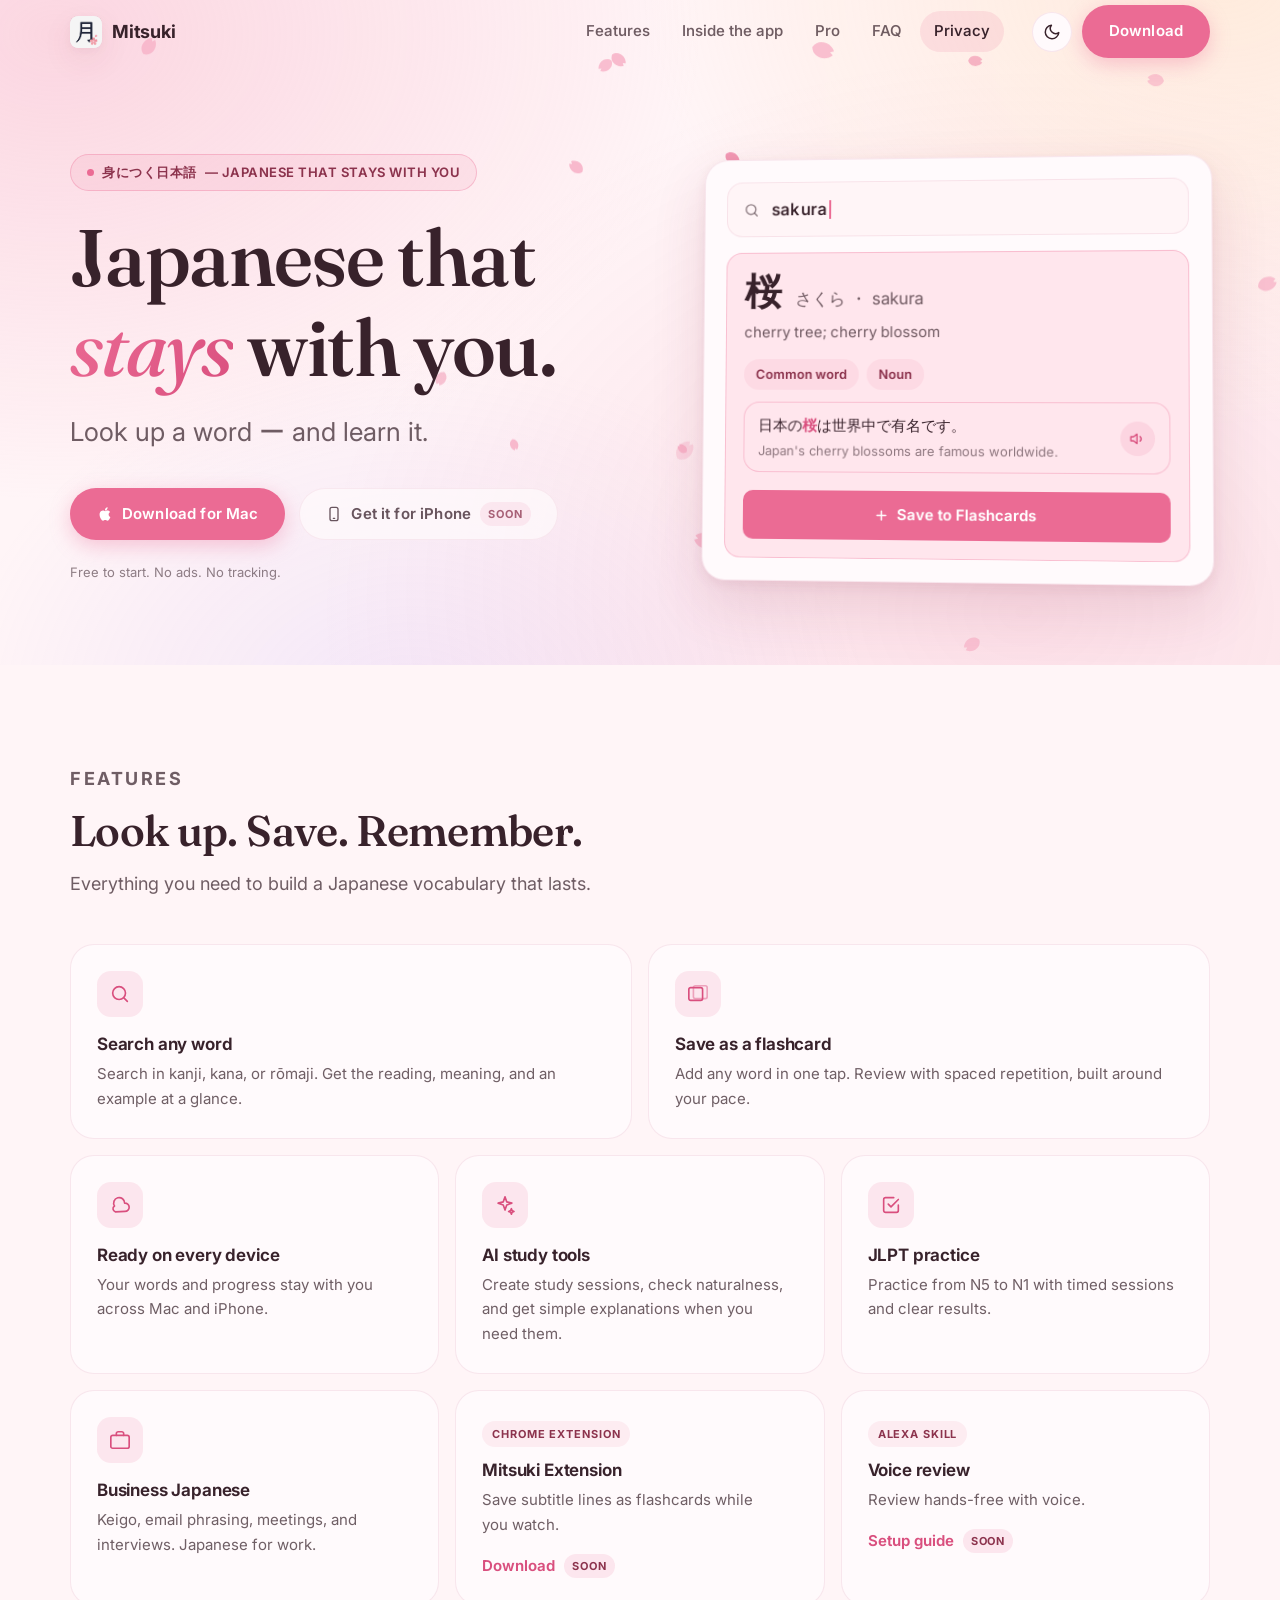
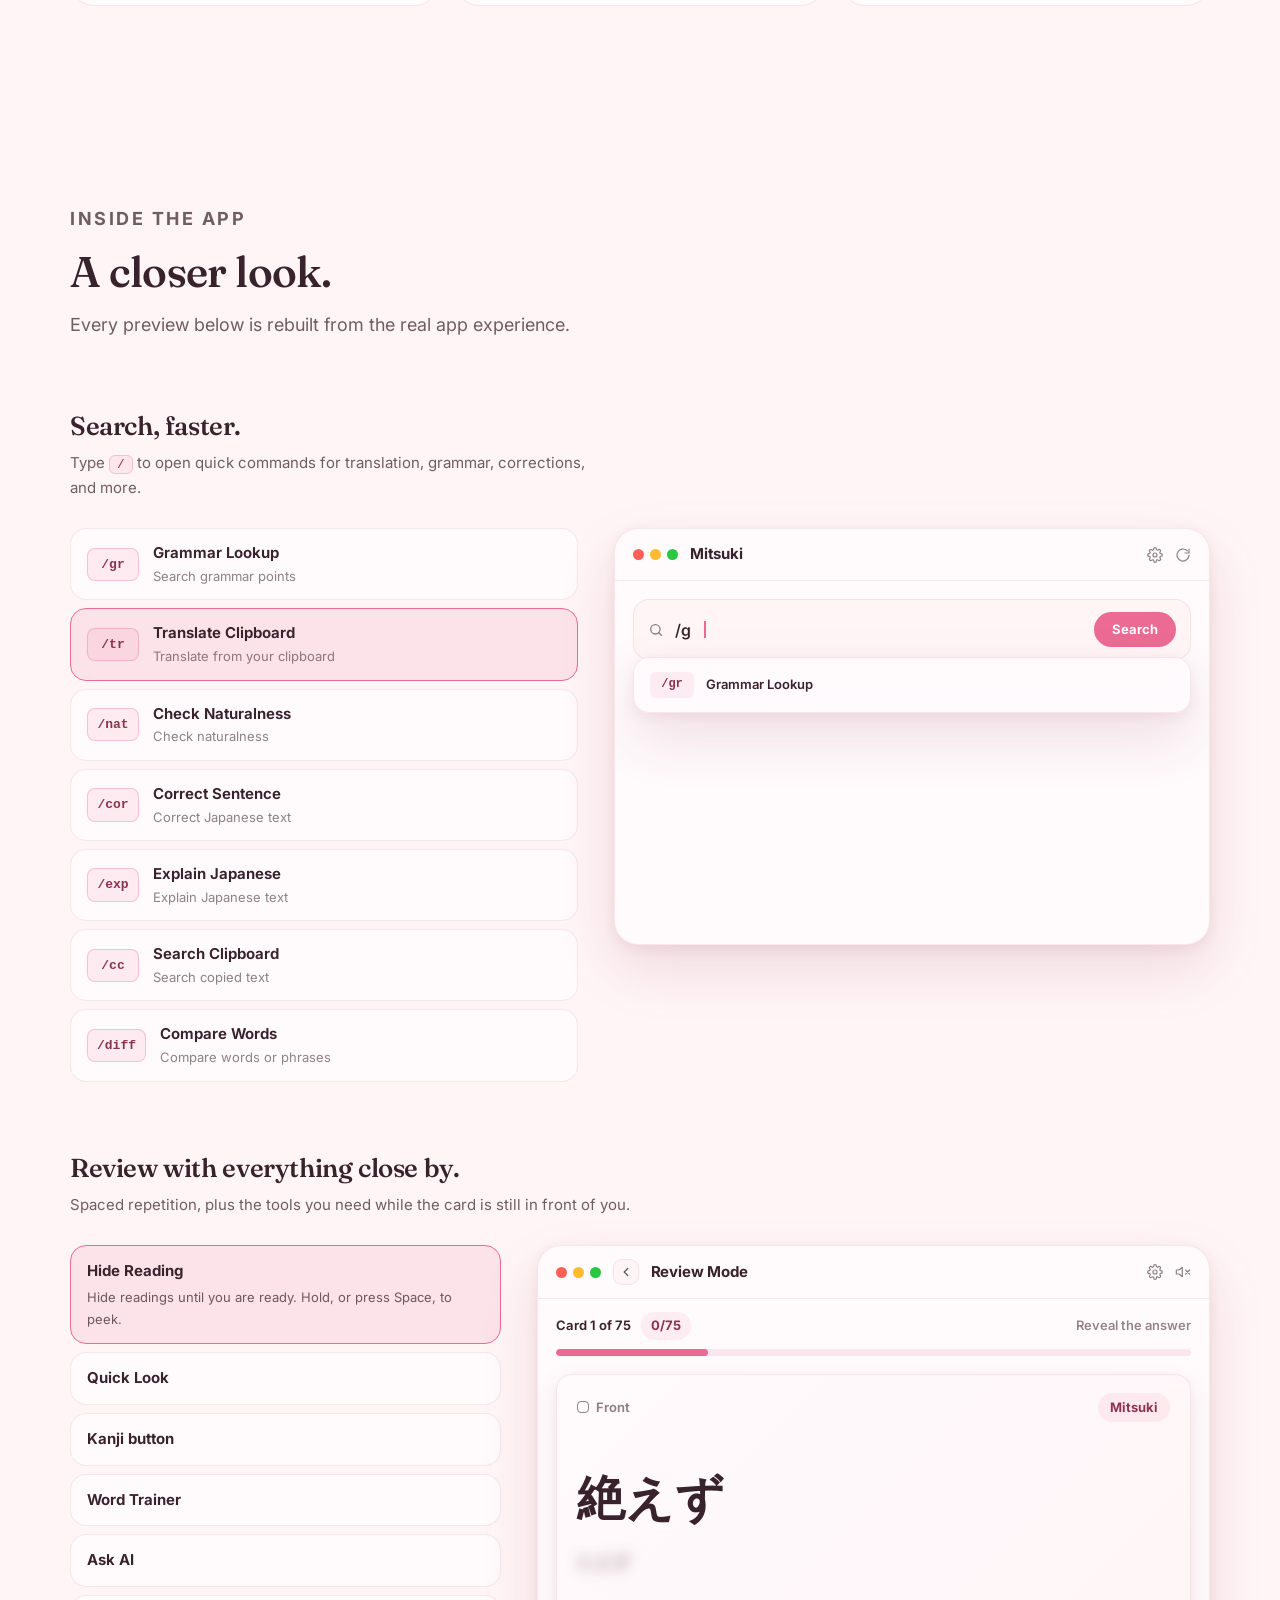
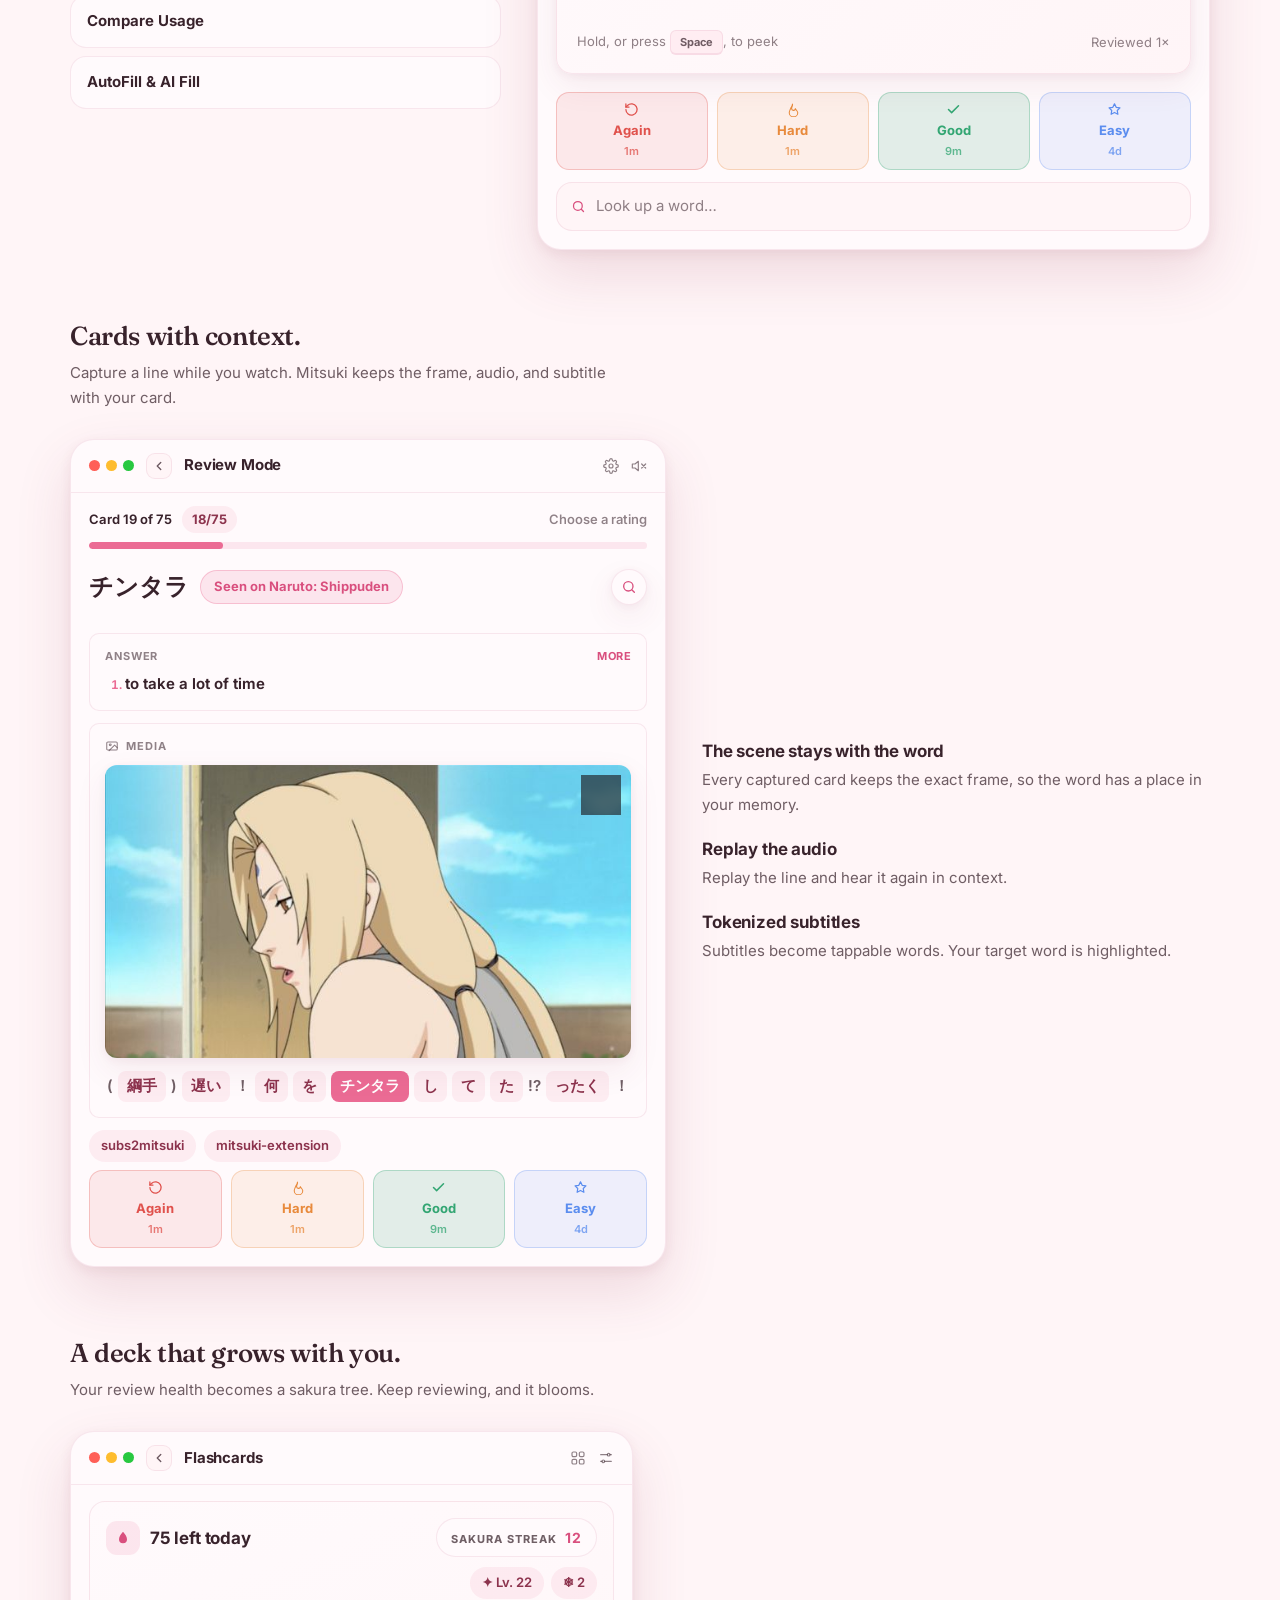
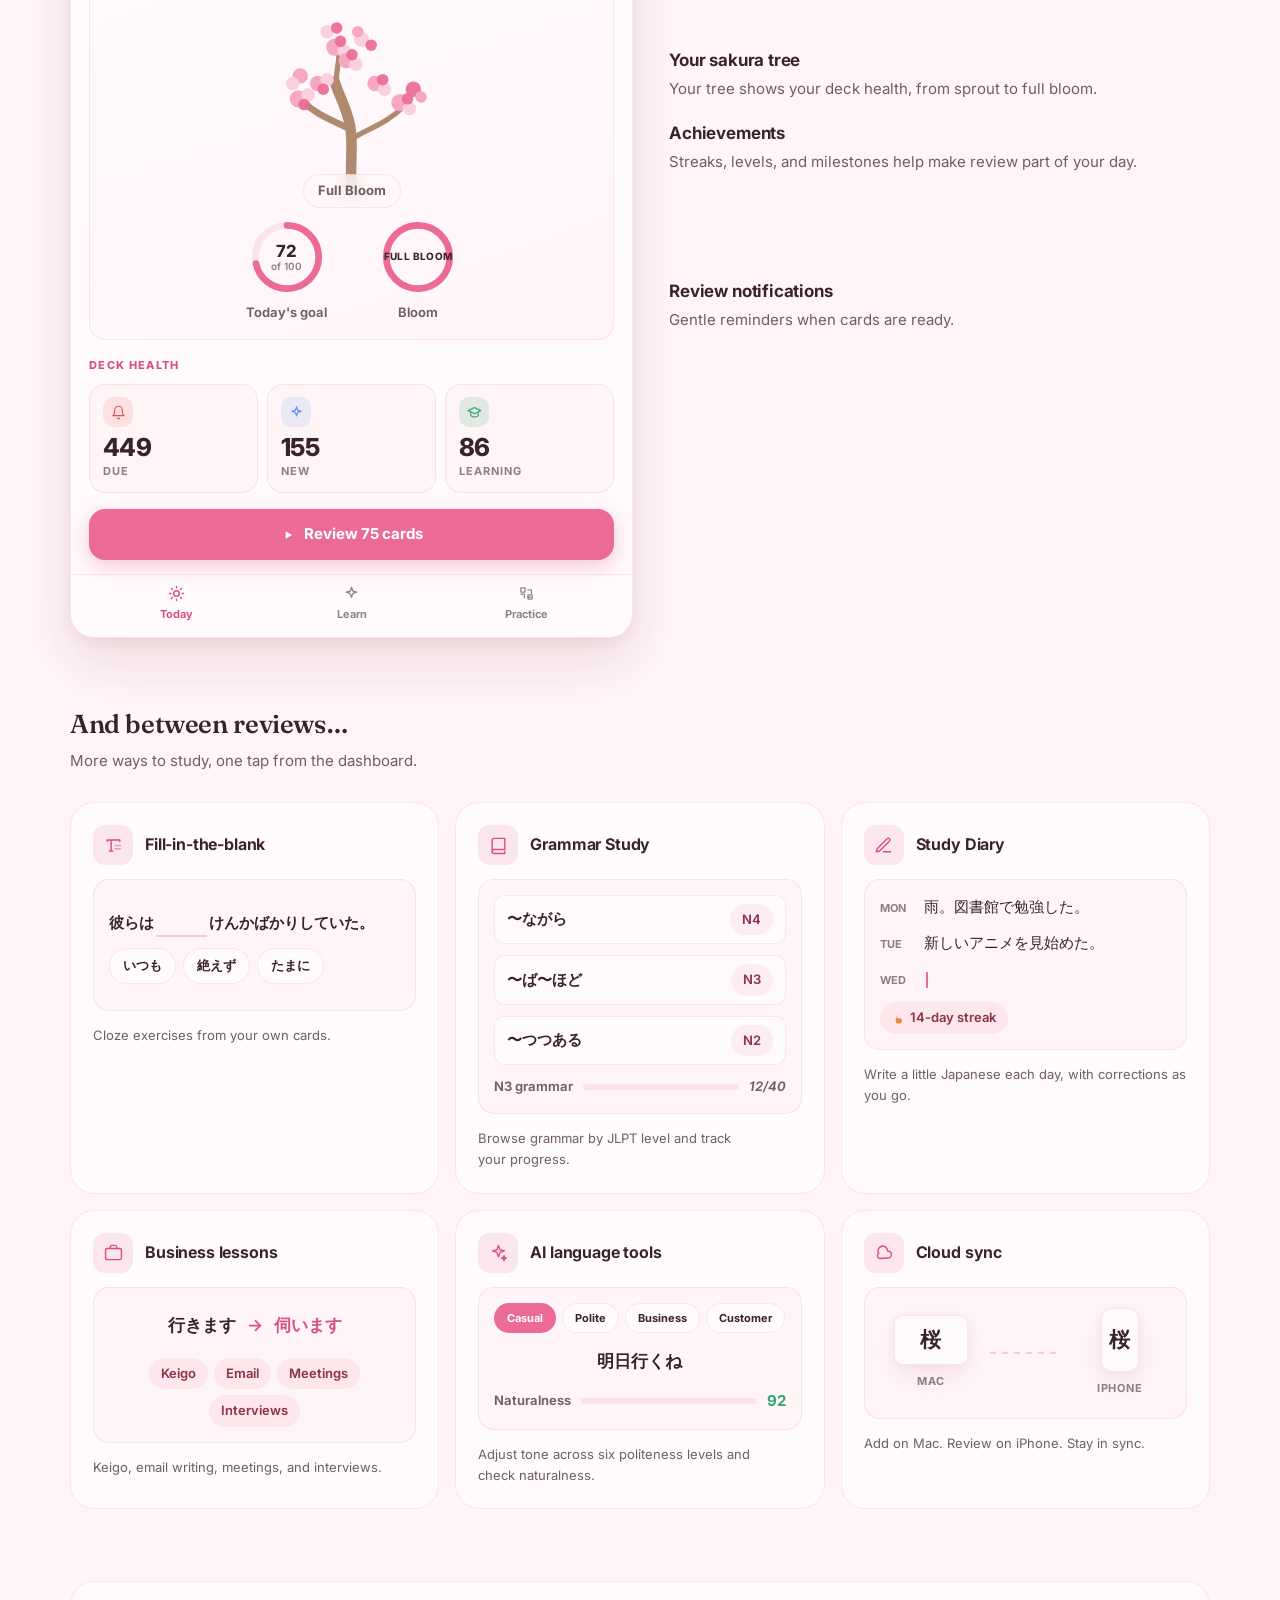
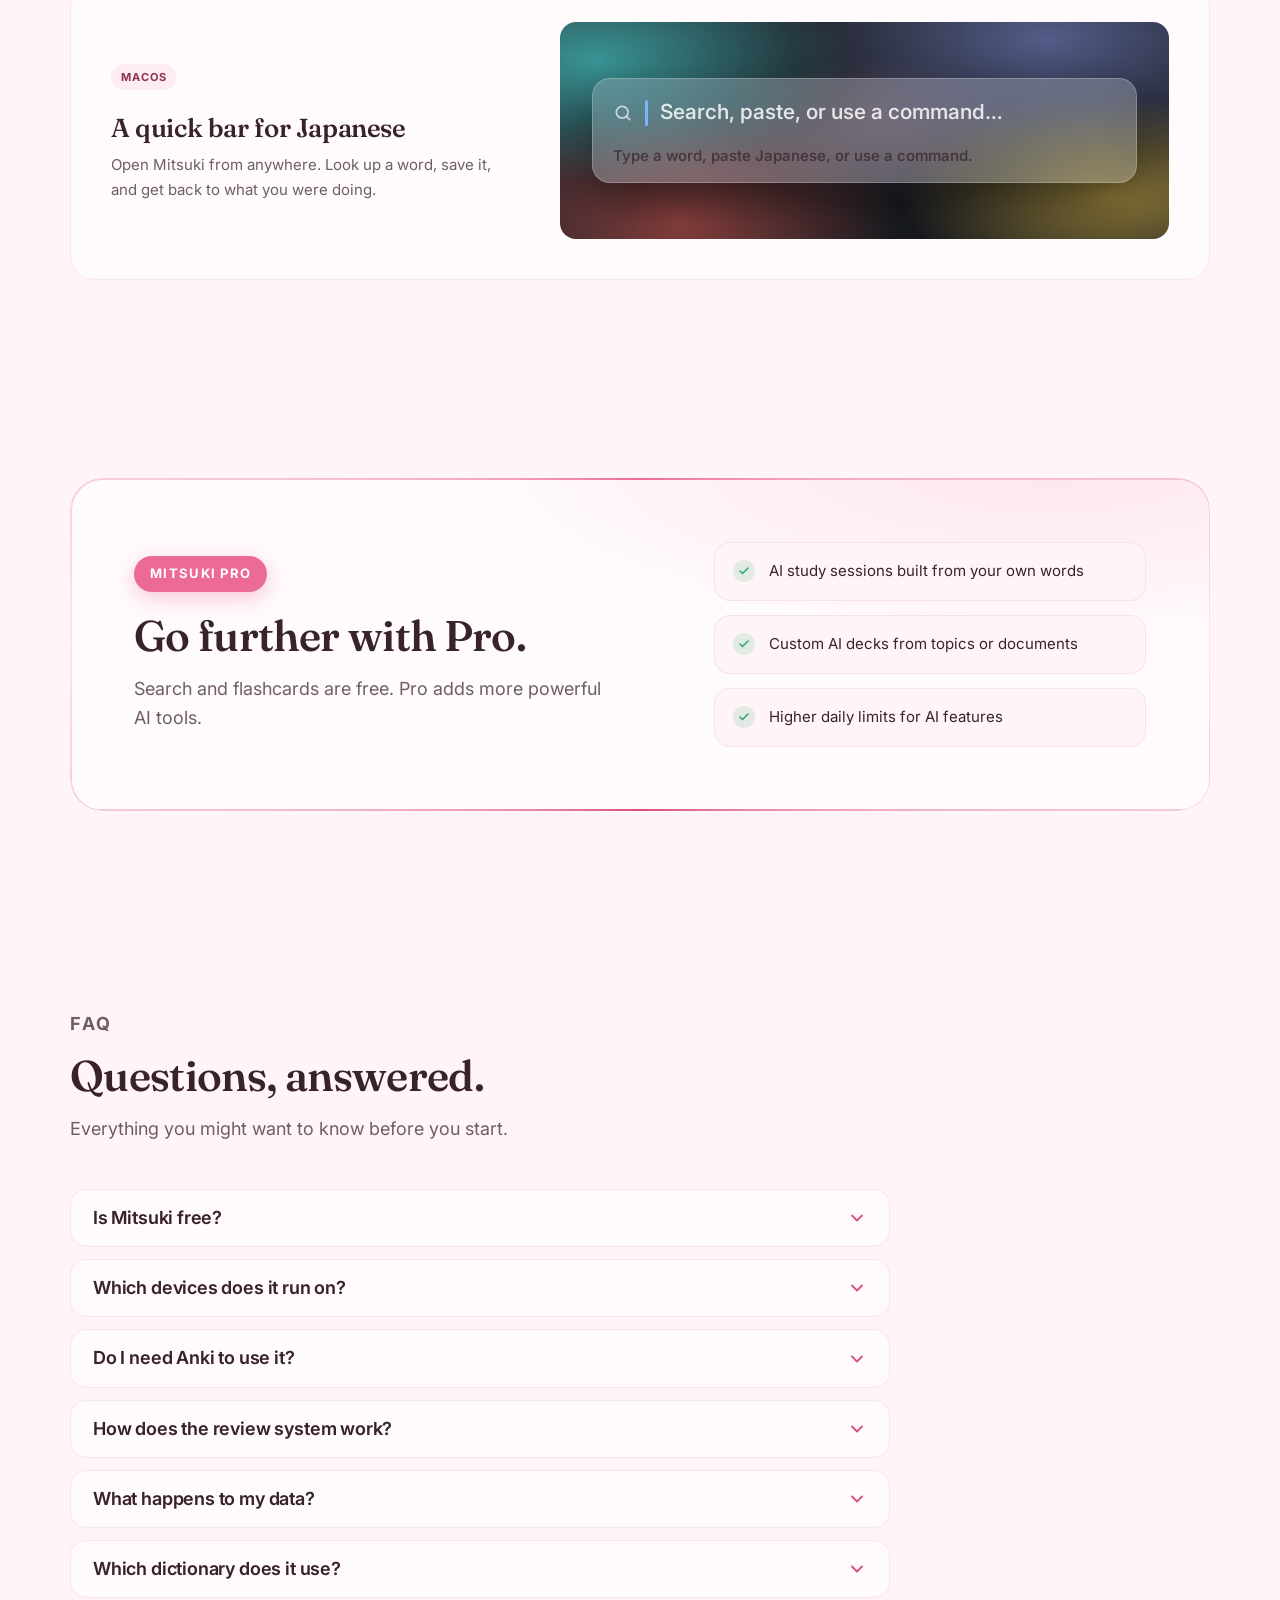
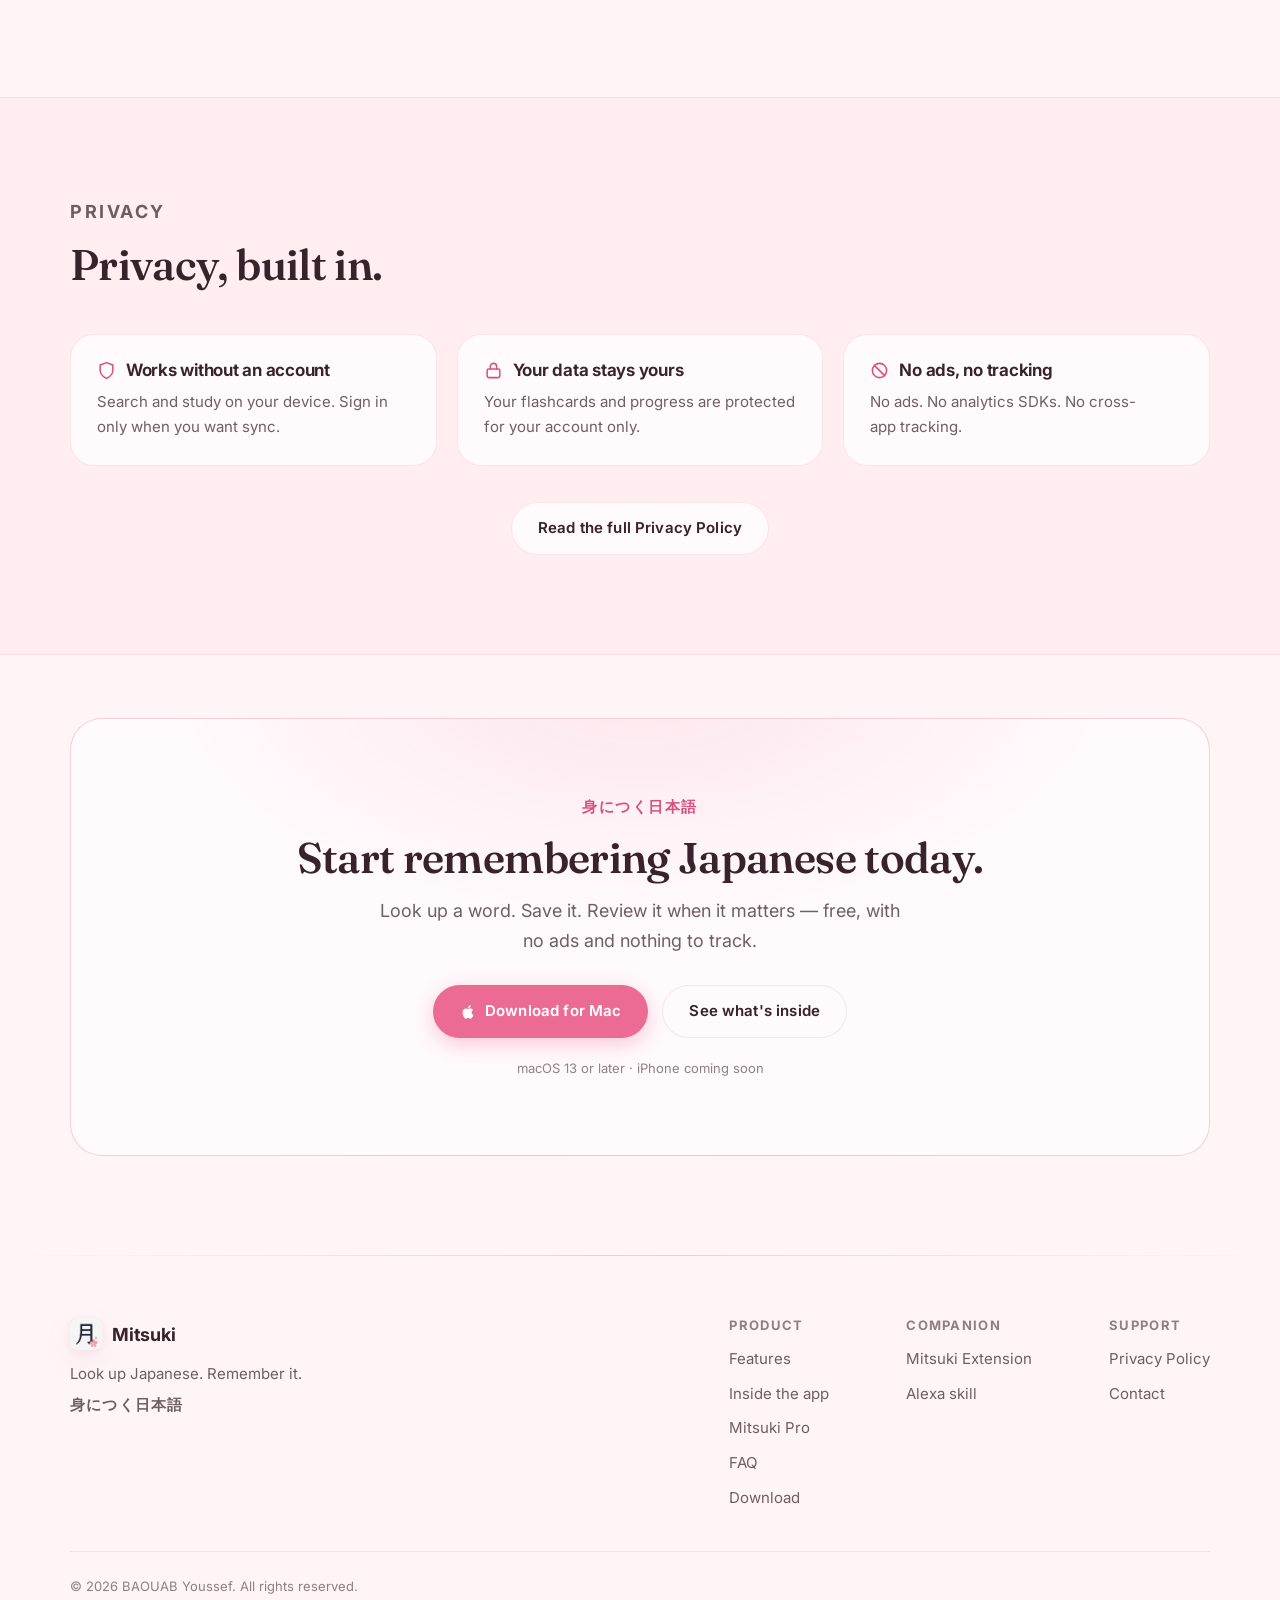
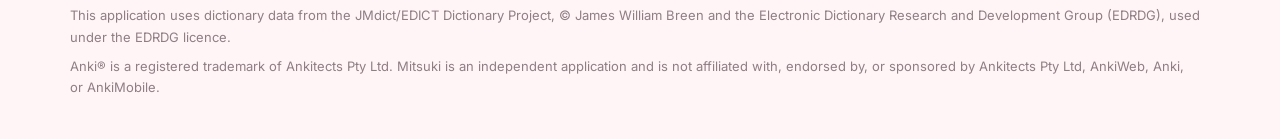
==== commit 3b7b3187: "Updated Mitsuki download link" ====
--- a/index.html
+++ b/index.html
@@ -101,7 +101,7 @@
           <p class="hero-sub">Look up a word ー and learn it.</p>
 
           <div class="hero-ctas" id="download">
-            <a class="btn btn-primary" href="https://github.com/baoueb/Mitsuki/releases/download/v1.0.8/Mitsuki%201.0.8.dmg">
+            <a class="btn btn-primary" href="https://github.com/baoueb/Mitsuki/releases/download/v1.0.9/Mitsuki%201.0.9.dmg">
               <svg width="16" height="16" viewBox="0 0 24 24" fill="currentColor" aria-hidden="true"><path d="M18.71 19.5c-.83 1.24-1.71 2.45-3.05 2.47-1.34.03-1.77-.79-3.29-.79-1.53 0-2 .77-3.27.82-1.31.05-2.3-1.32-3.14-2.53C4.25 17 2.94 12.45 4.7 9.39c.87-1.52 2.43-2.48 4.12-2.51 1.28-.02 2.5.87 3.29.87.78 0 2.26-1.07 3.81-.91.65.03 2.47.26 3.64 1.98-.09.06-2.17 1.28-2.15 3.81.03 3.02 2.65 4.03 2.68 4.04-.03.07-.42 1.44-1.38 2.83M13 3.5c.73-.83 1.94-1.46 2.94-1.5.13 1.17-.34 2.35-1.04 3.19-.69.85-1.83 1.51-2.95 1.42-.15-1.15.41-2.35 1.05-3.11z"></path></svg>
               Download for Mac
               </a>
@@ -1103,7 +1103,7 @@
           <h2>Start remembering Japanese today.</h2>
           <p class="cta-sub">Look up a word. Save it. Review it when it matters — free, with no ads and nothing to track.</p>
           <div class="cta-actions">
-            <a class="btn btn-primary" href="https://github.com/baoueb/Mitsuki/releases/download/v1.0.8/Mitsuki%201.0.8.dmg">
+            <a class="btn btn-primary" href="https://github.com/baoueb/Mitsuki/releases/download/v1.0.9/Mitsuki%201.0.9.dmg">
               <svg width="16" height="16" viewBox="0 0 24 24" fill="currentColor" aria-hidden="true"><path d="M18.71 19.5c-.83 1.24-1.71 2.45-3.05 2.47-1.34.03-1.77-.79-3.29-.79-1.53 0-2 .77-3.27.82-1.31.05-2.3-1.32-3.14-2.53C4.25 17 2.94 12.45 4.7 9.39c.87-1.52 2.43-2.48 4.12-2.51 1.28-.02 2.5.87 3.29.87.78 0 2.26-1.07 3.81-.91.65.03 2.47.26 3.64 1.98-.09.06-2.17 1.28-2.15 3.81.03 3.02 2.65 4.03 2.68 4.04-.03.07-.42 1.44-1.38 2.83M13 3.5c.73-.83 1.94-1.46 2.94-1.5.13 1.17-.34 2.35-1.04 3.19-.69.85-1.83 1.51-2.95 1.42-.15-1.15.41-2.35 1.05-3.11z"></path></svg>
               Download for Mac
             </a>
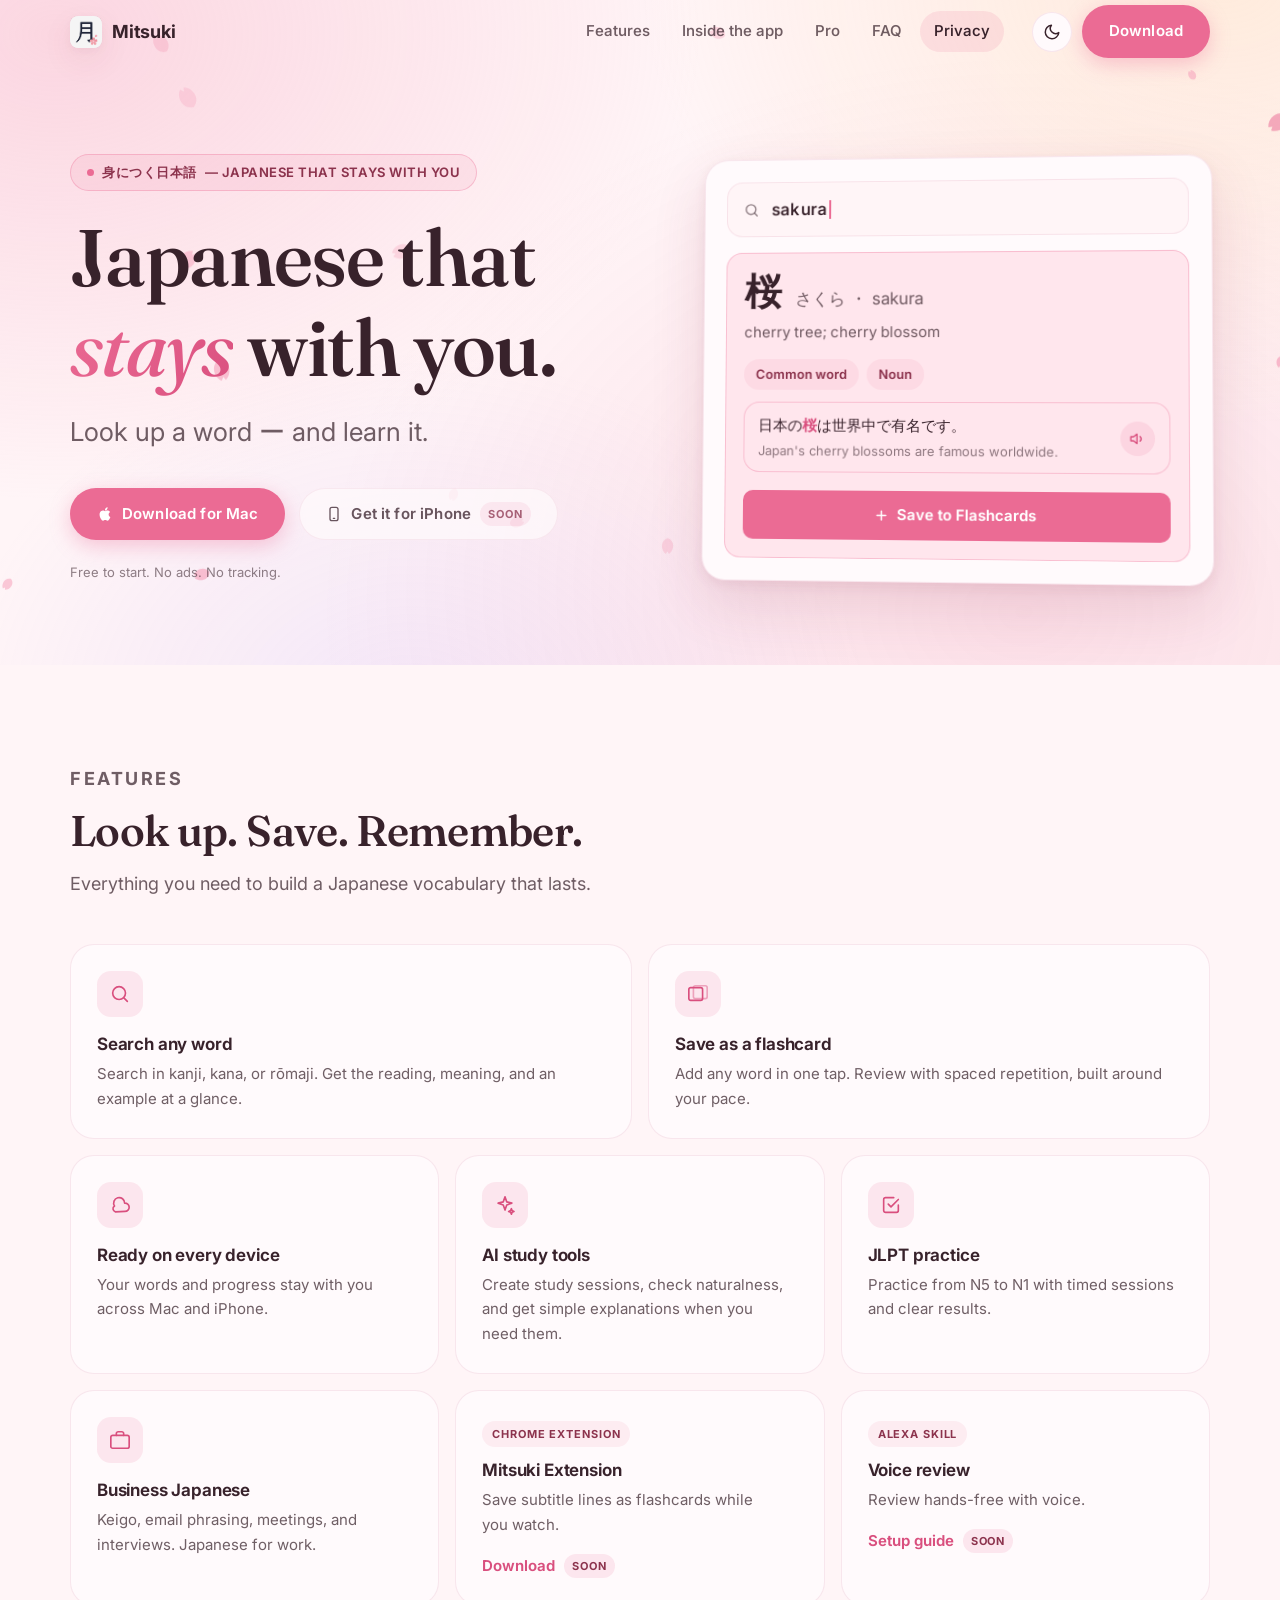
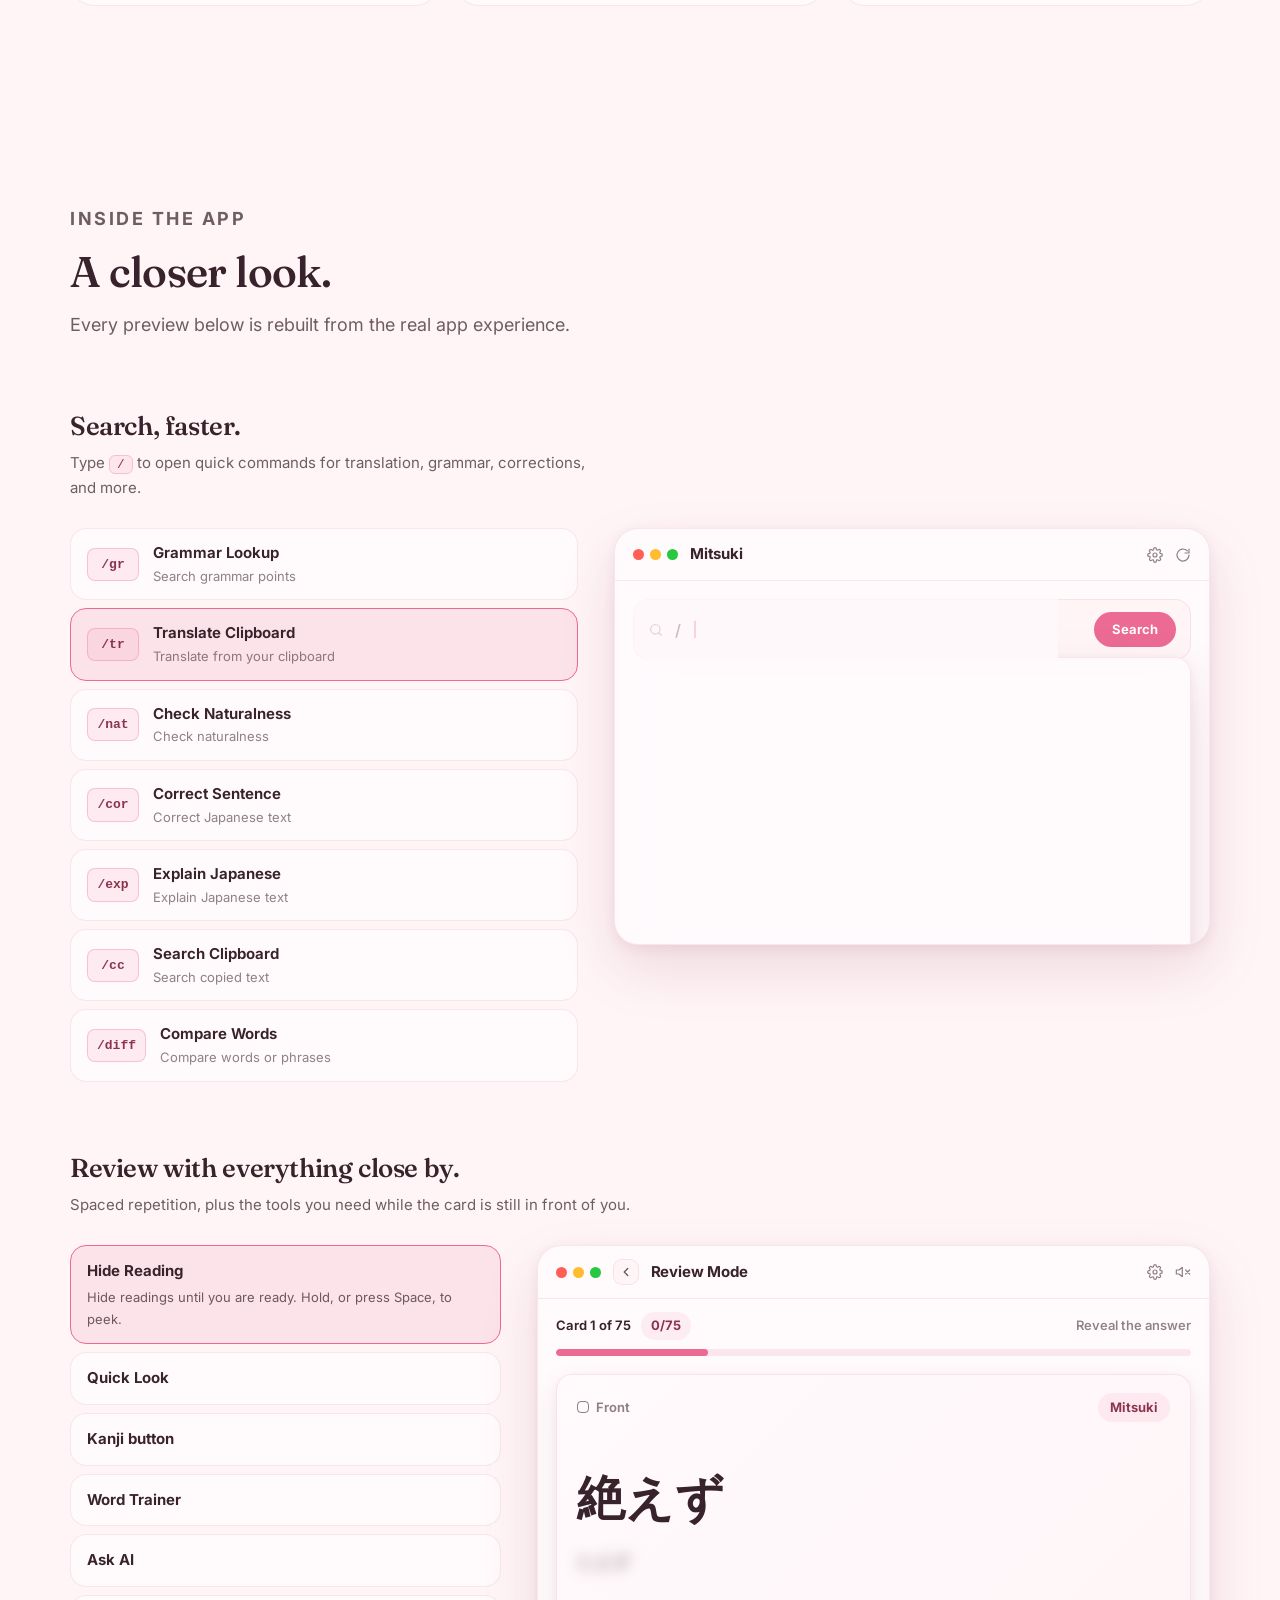
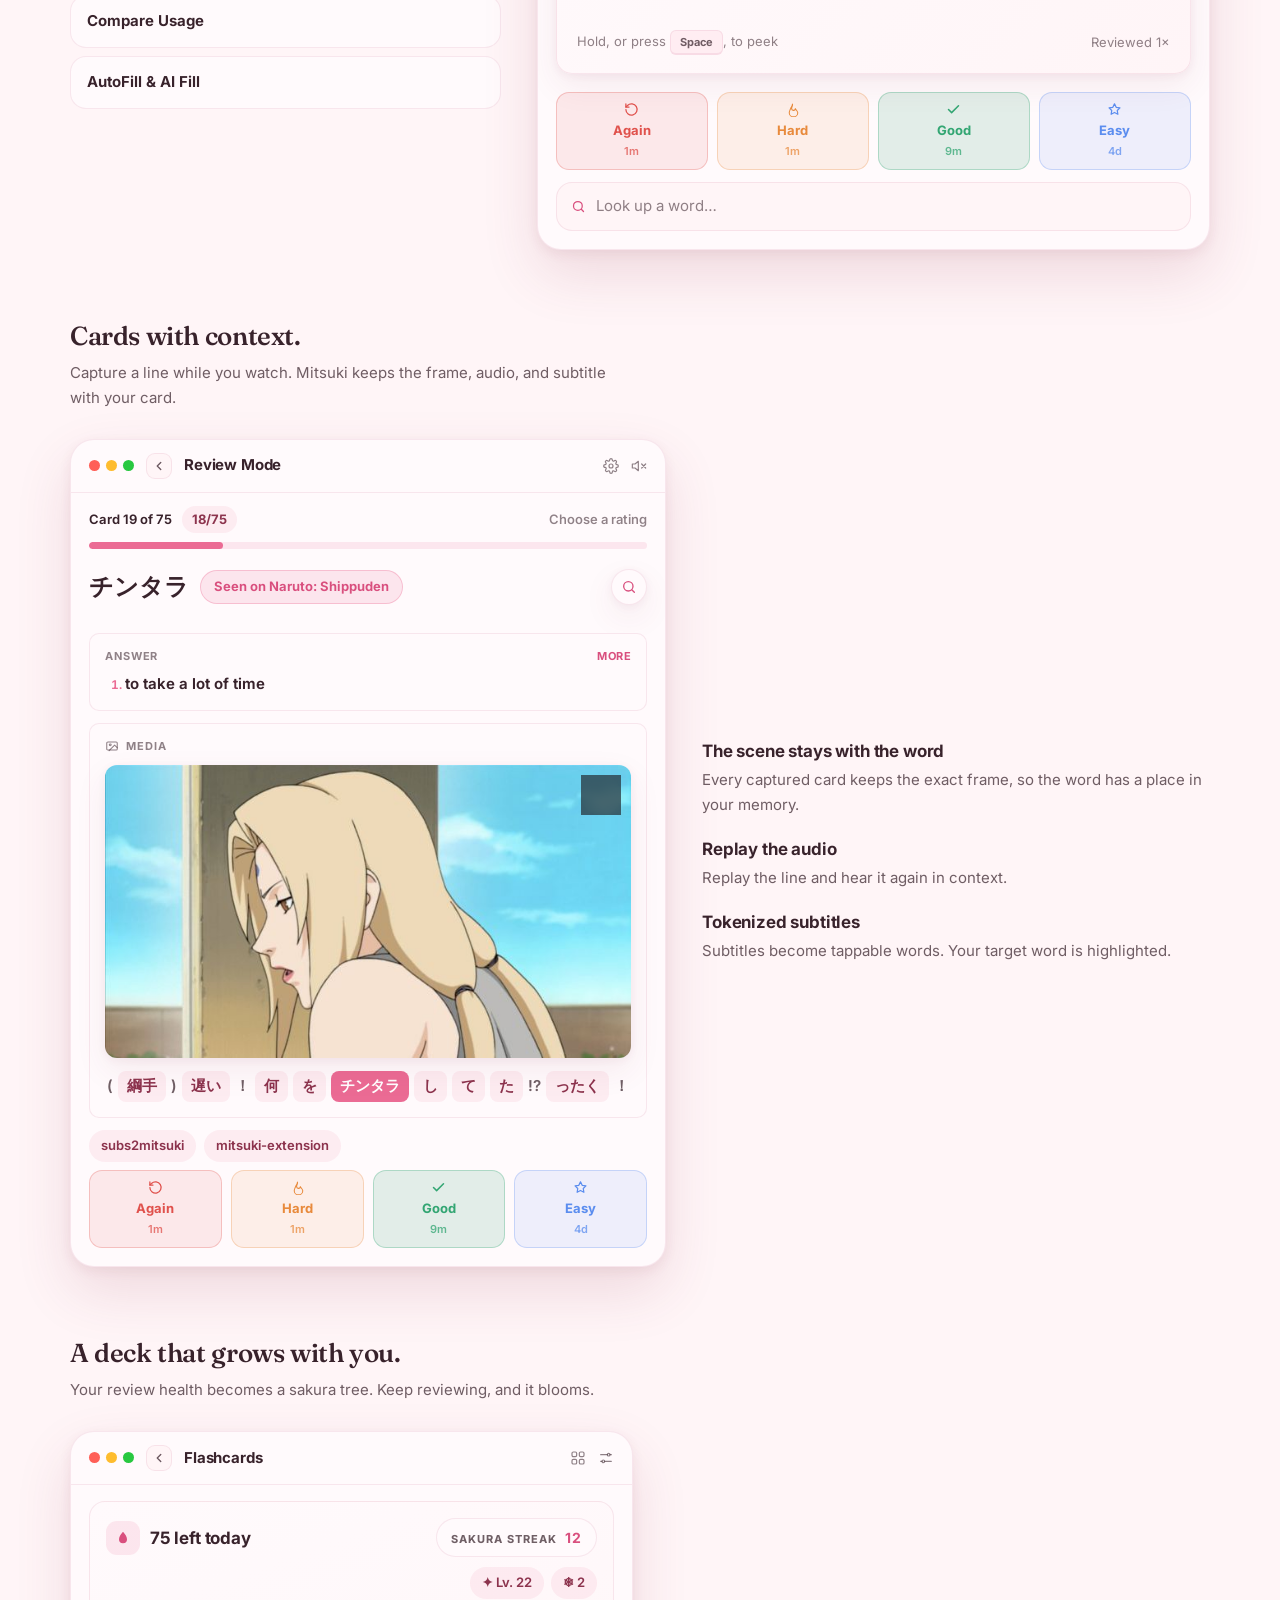
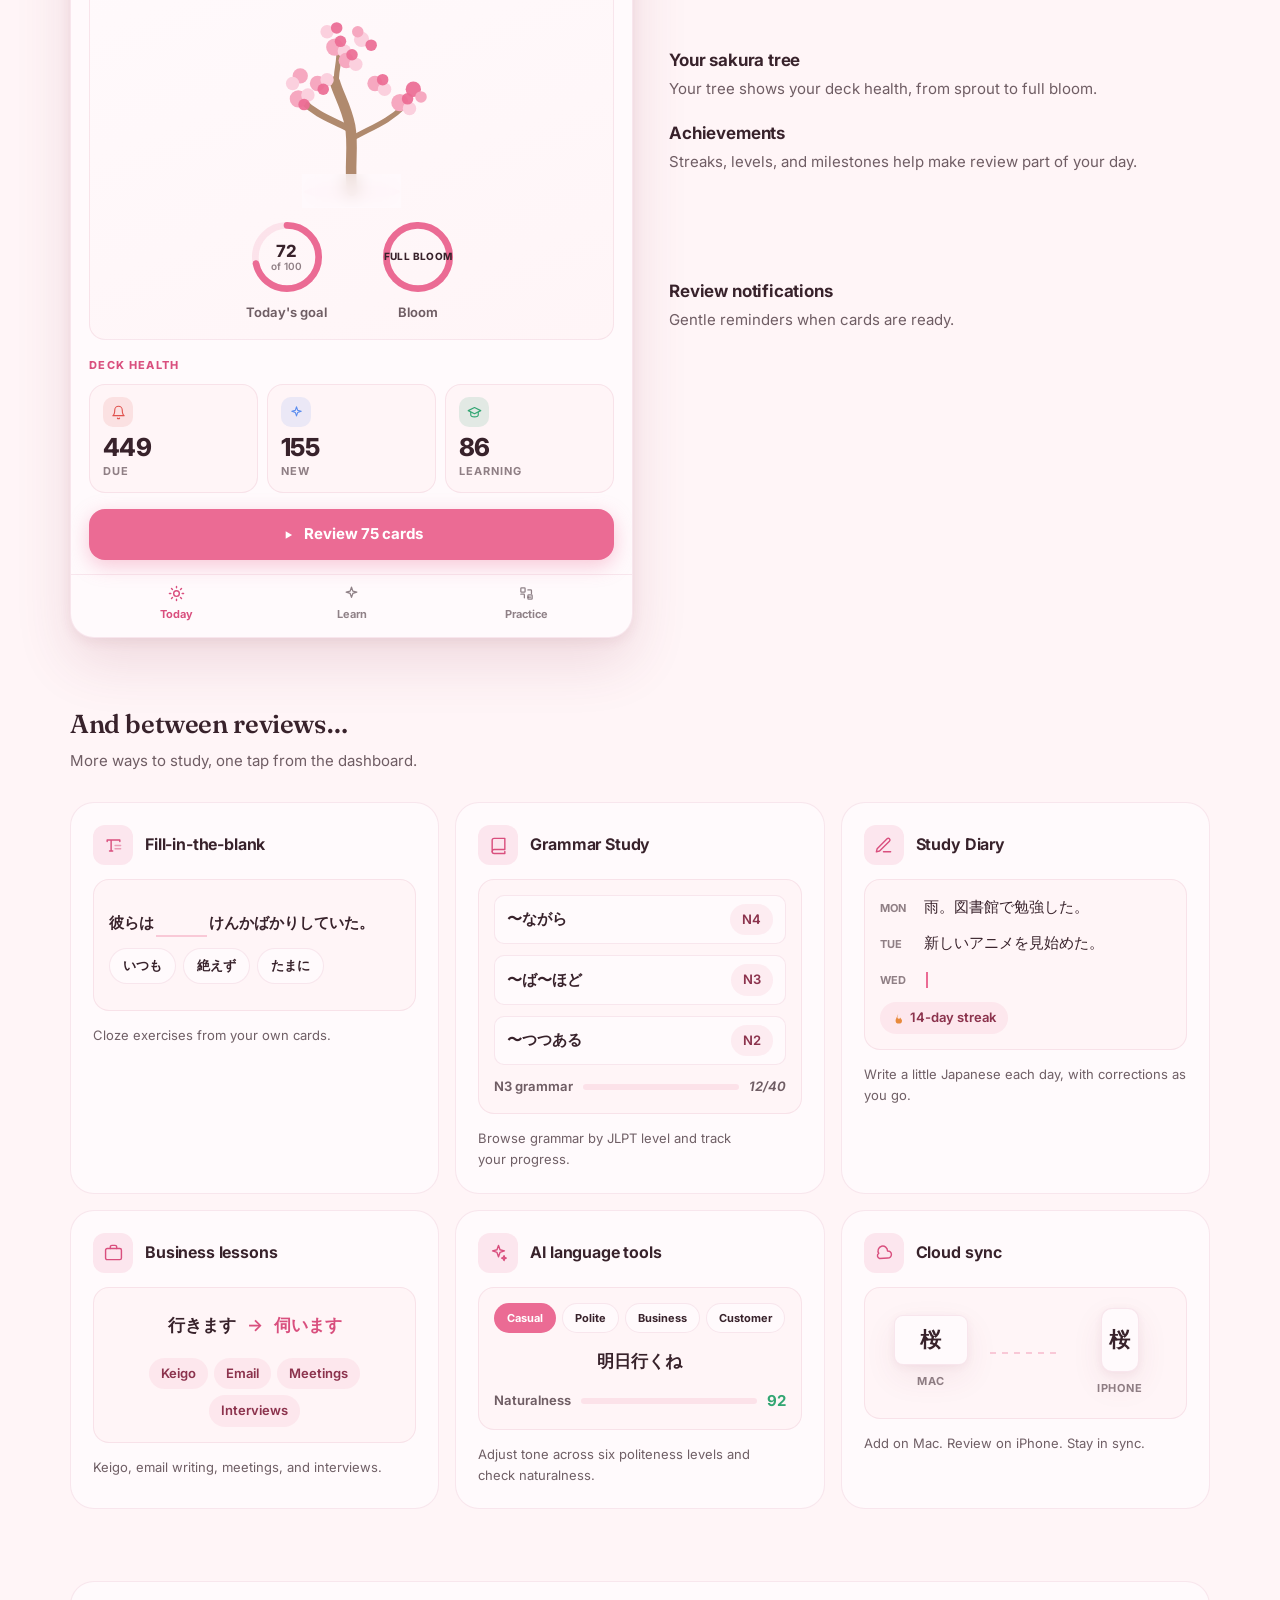
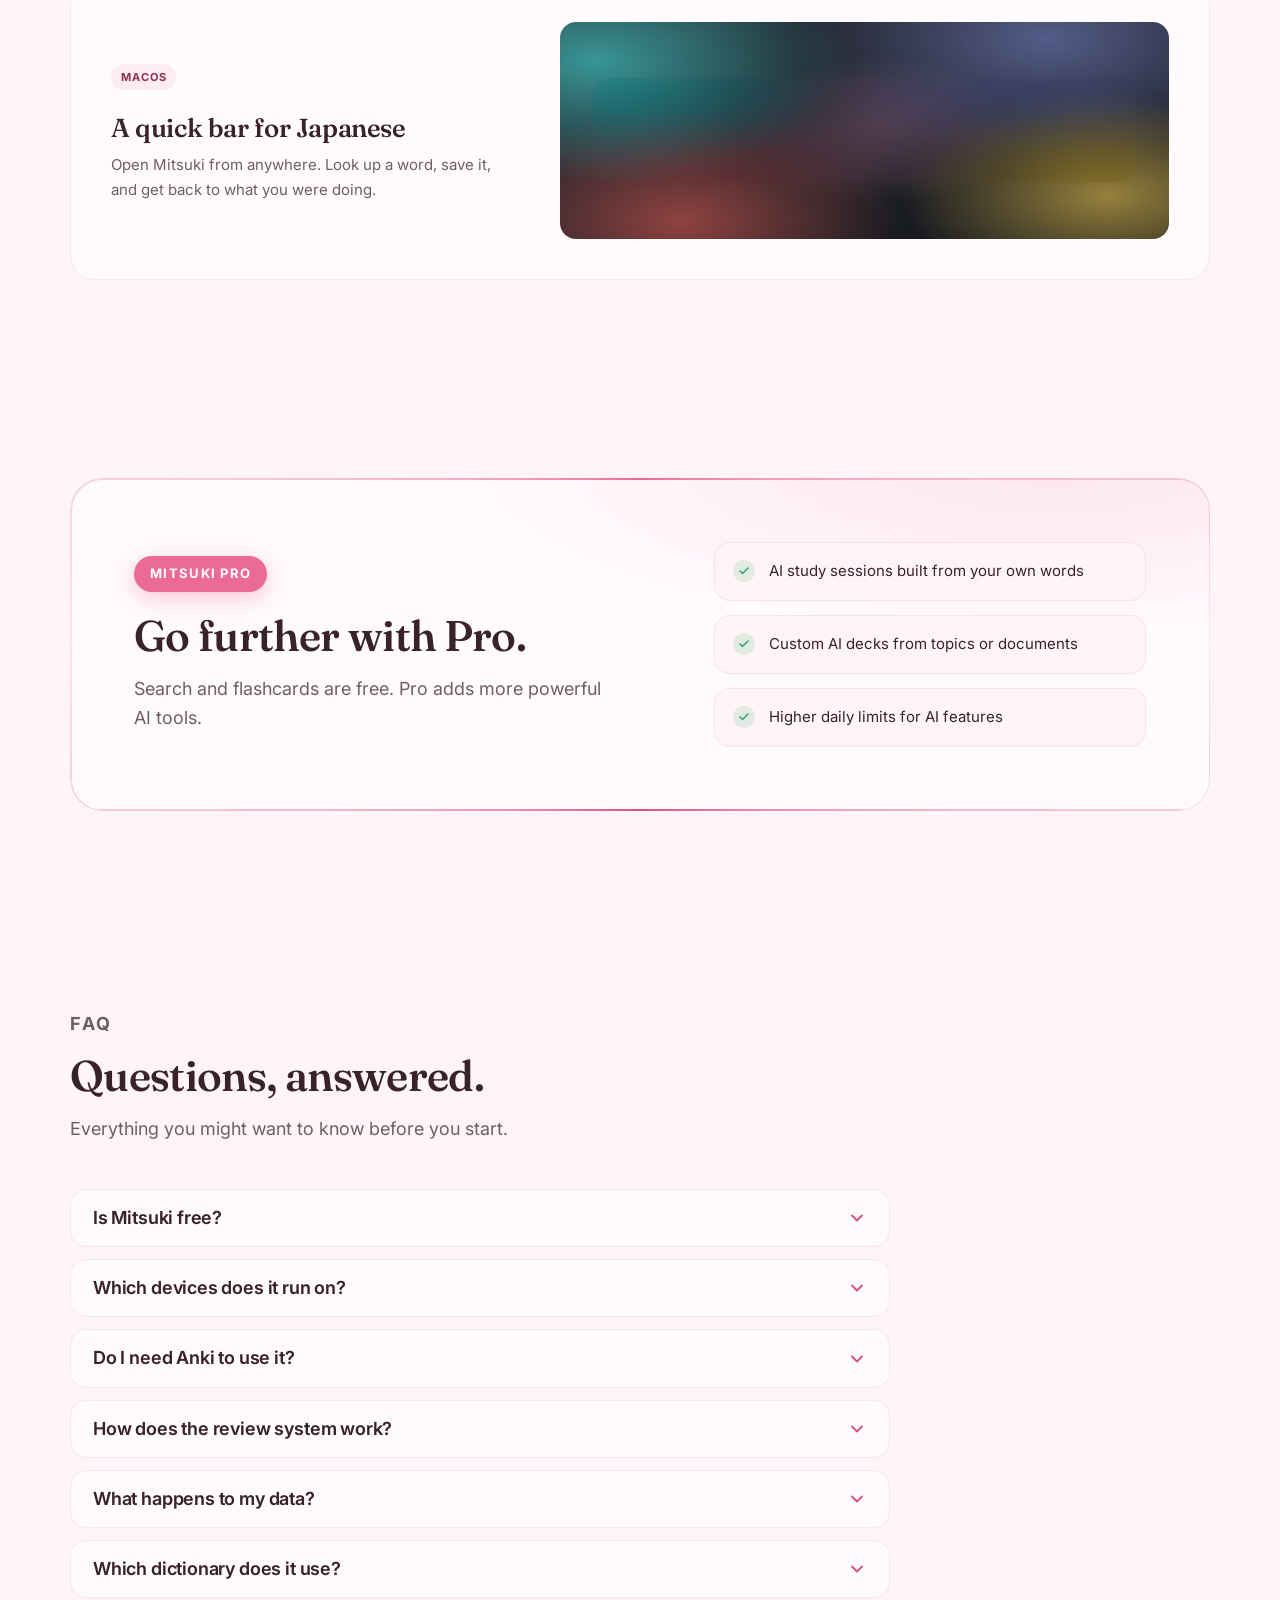
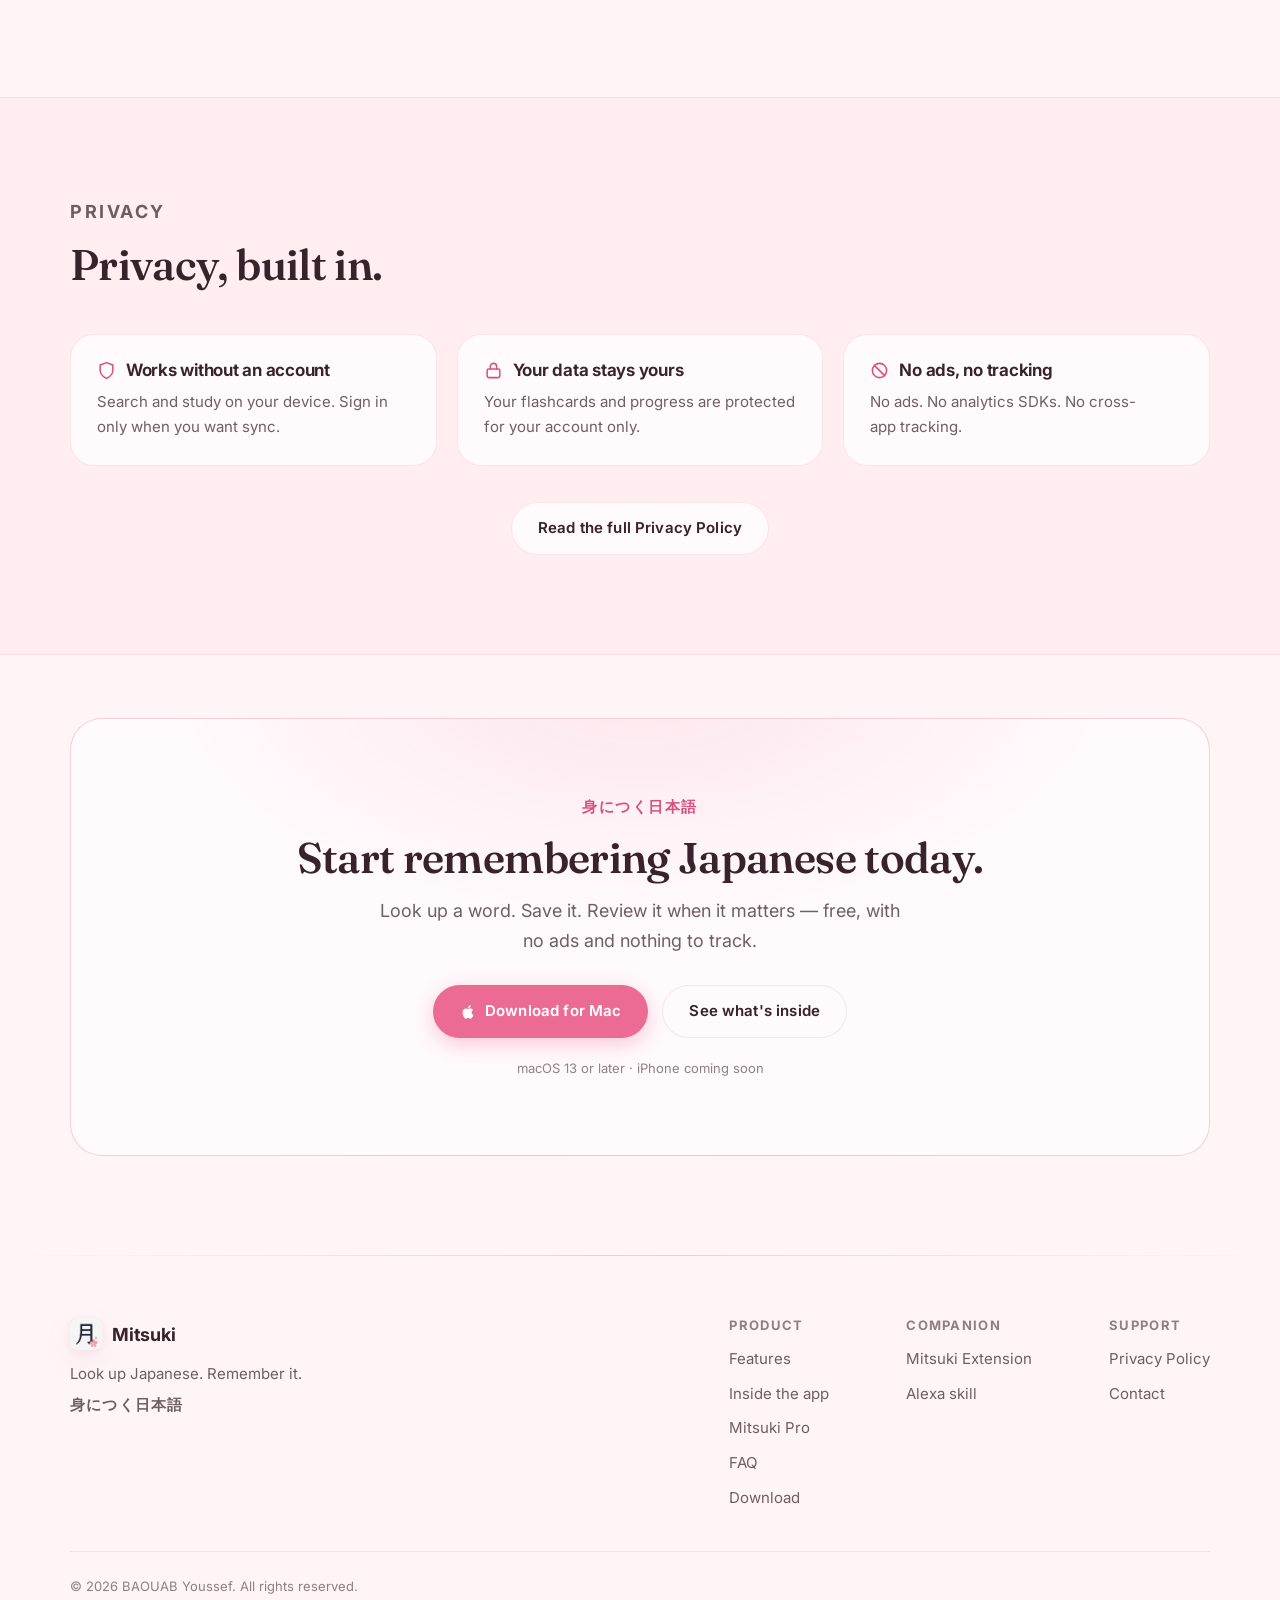
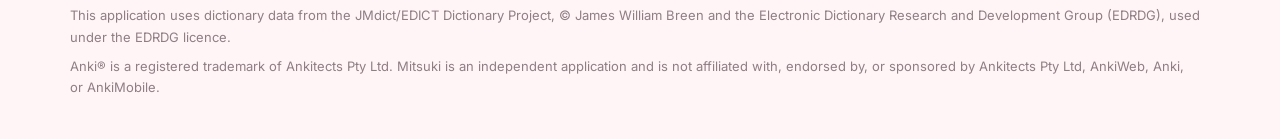
==== commit 2cce09d7: "Updated Mitsuki download link" ====
--- a/index.html
+++ b/index.html
@@ -101,7 +101,7 @@
           <p class="hero-sub">Look up a word ー and learn it.</p>
 
           <div class="hero-ctas" id="download">
-            <a class="btn btn-primary" href="https://github.com/baoueb/Mitsuki/releases/download/v1.0.9/Mitsuki%201.0.9.dmg">
+            <a class="btn btn-primary" href="https://github.com/baoueb/Mitsuki/releases/download/v1.0.10/Mitsuki%201.0.10.dmg">
               <svg width="16" height="16" viewBox="0 0 24 24" fill="currentColor" aria-hidden="true"><path d="M18.71 19.5c-.83 1.24-1.71 2.45-3.05 2.47-1.34.03-1.77-.79-3.29-.79-1.53 0-2 .77-3.27.82-1.31.05-2.3-1.32-3.14-2.53C4.25 17 2.94 12.45 4.7 9.39c.87-1.52 2.43-2.48 4.12-2.51 1.28-.02 2.5.87 3.29.87.78 0 2.26-1.07 3.81-.91.65.03 2.47.26 3.64 1.98-.09.06-2.17 1.28-2.15 3.81.03 3.02 2.65 4.03 2.68 4.04-.03.07-.42 1.44-1.38 2.83M13 3.5c.73-.83 1.94-1.46 2.94-1.5.13 1.17-.34 2.35-1.04 3.19-.69.85-1.83 1.51-2.95 1.42-.15-1.15.41-2.35 1.05-3.11z"></path></svg>
               Download for Mac
               </a>
@@ -1103,7 +1103,7 @@
           <h2>Start remembering Japanese today.</h2>
           <p class="cta-sub">Look up a word. Save it. Review it when it matters — free, with no ads and nothing to track.</p>
           <div class="cta-actions">
-            <a class="btn btn-primary" href="https://github.com/baoueb/Mitsuki/releases/download/v1.0.9/Mitsuki%201.0.9.dmg">
+            <a class="btn btn-primary" href="https://github.com/baoueb/Mitsuki/releases/download/v1.0.10/Mitsuki%201.0.10.dmg">
               <svg width="16" height="16" viewBox="0 0 24 24" fill="currentColor" aria-hidden="true"><path d="M18.71 19.5c-.83 1.24-1.71 2.45-3.05 2.47-1.34.03-1.77-.79-3.29-.79-1.53 0-2 .77-3.27.82-1.31.05-2.3-1.32-3.14-2.53C4.25 17 2.94 12.45 4.7 9.39c.87-1.52 2.43-2.48 4.12-2.51 1.28-.02 2.5.87 3.29.87.78 0 2.26-1.07 3.81-.91.65.03 2.47.26 3.64 1.98-.09.06-2.17 1.28-2.15 3.81.03 3.02 2.65 4.03 2.68 4.04-.03.07-.42 1.44-1.38 2.83M13 3.5c.73-.83 1.94-1.46 2.94-1.5.13 1.17-.34 2.35-1.04 3.19-.69.85-1.83 1.51-2.95 1.42-.15-1.15.41-2.35 1.05-3.11z"></path></svg>
               Download for Mac
             </a>
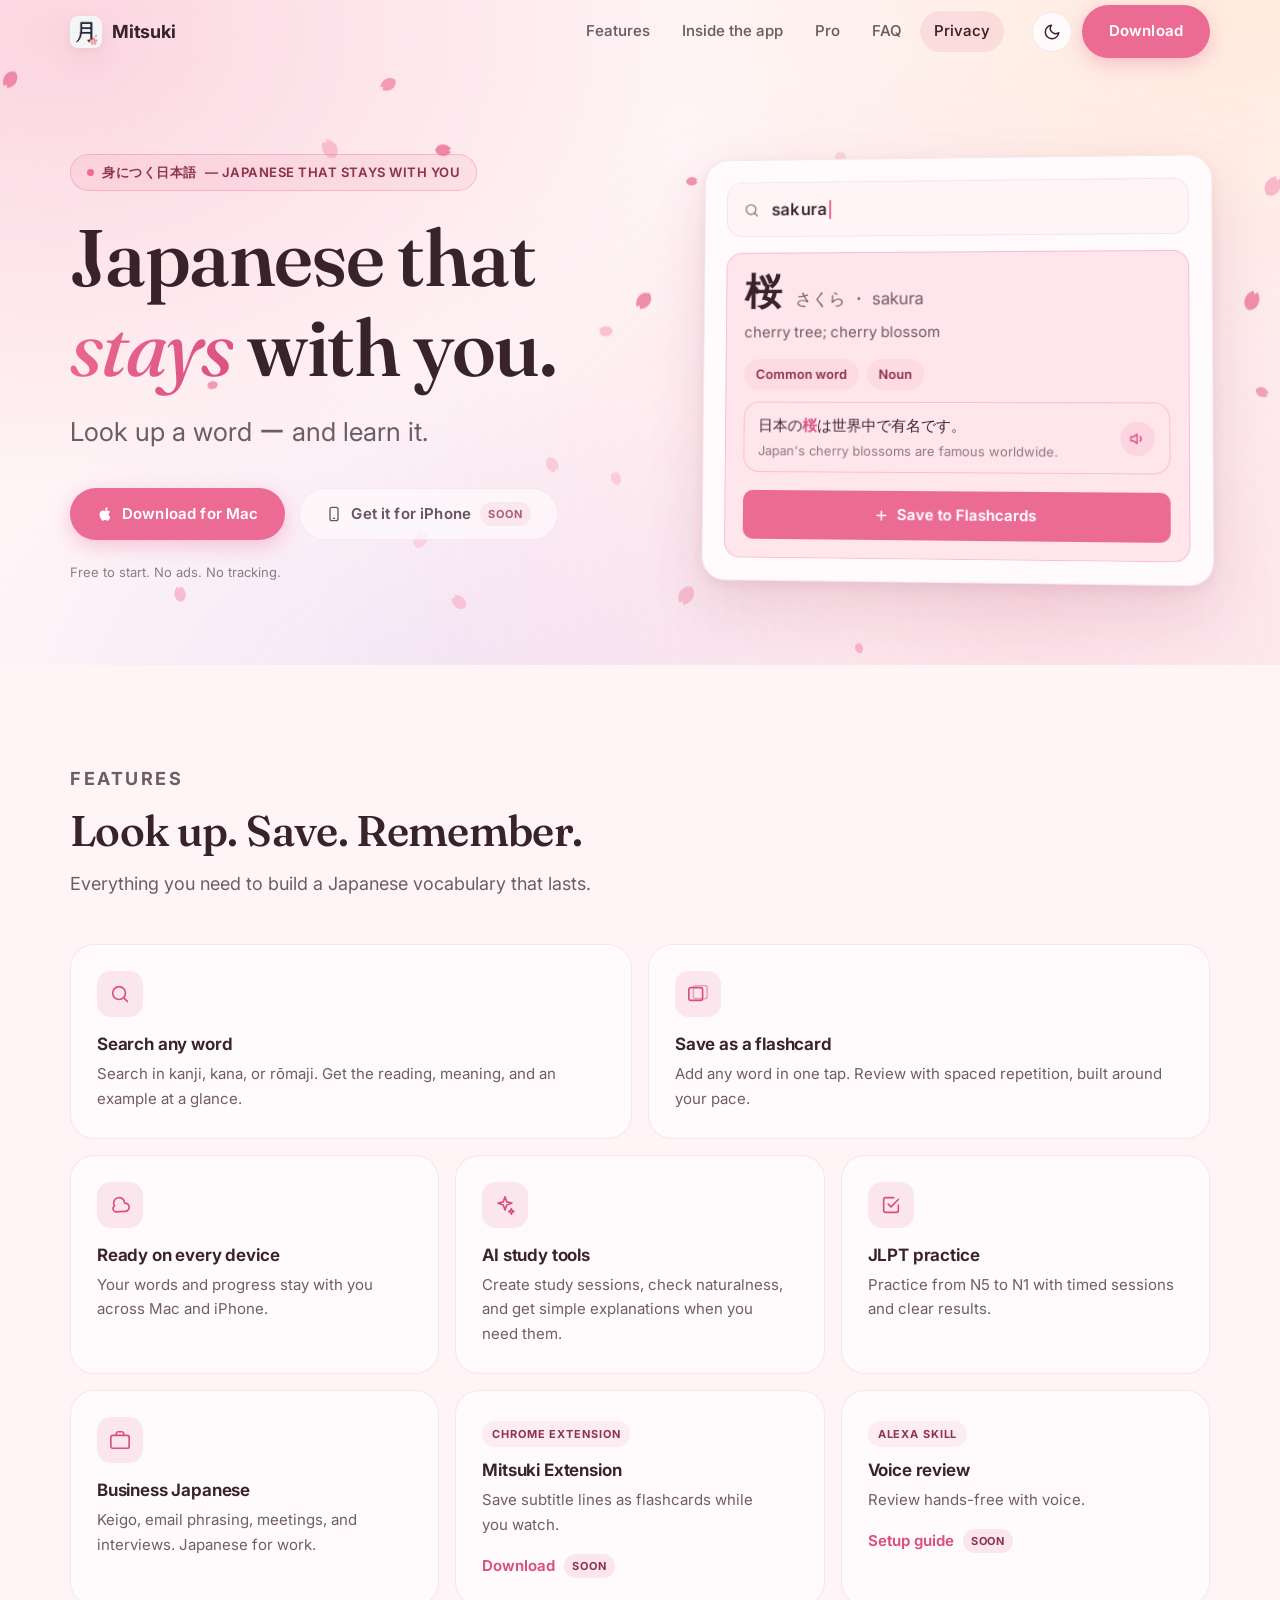
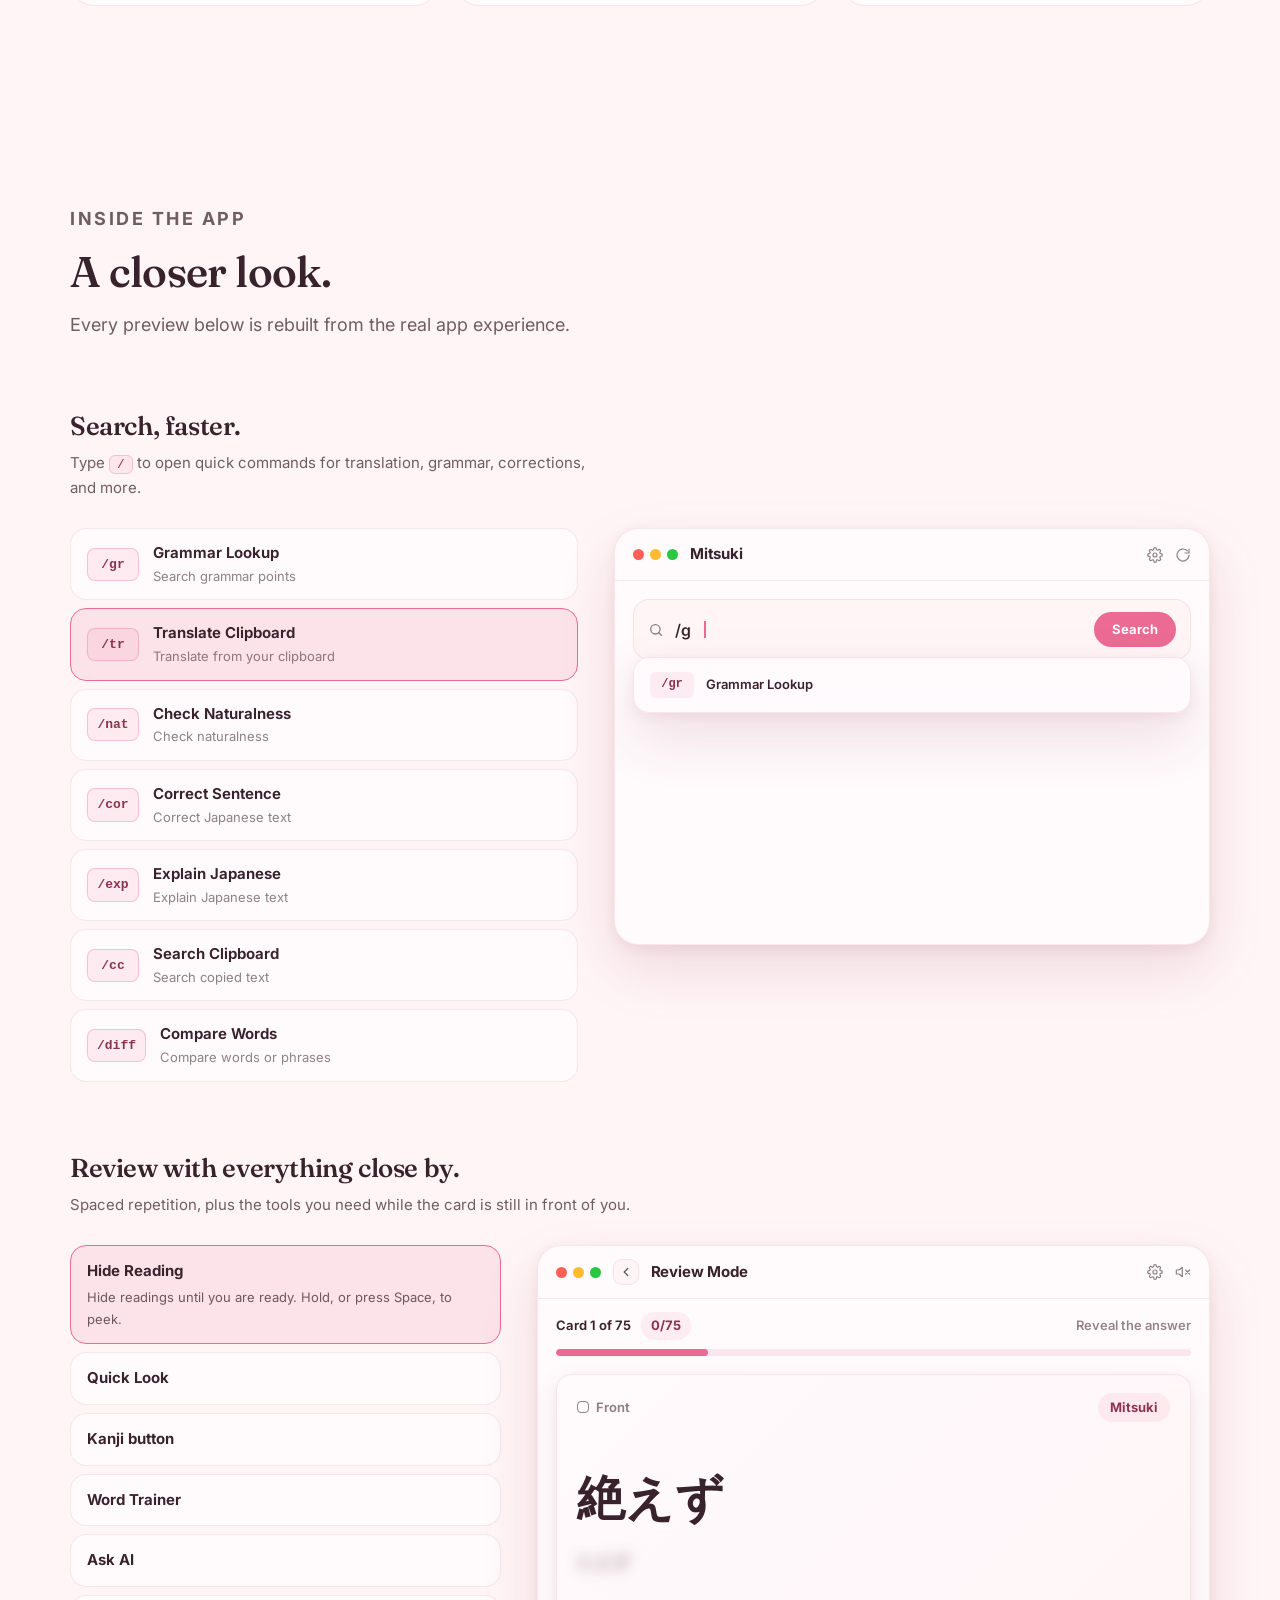
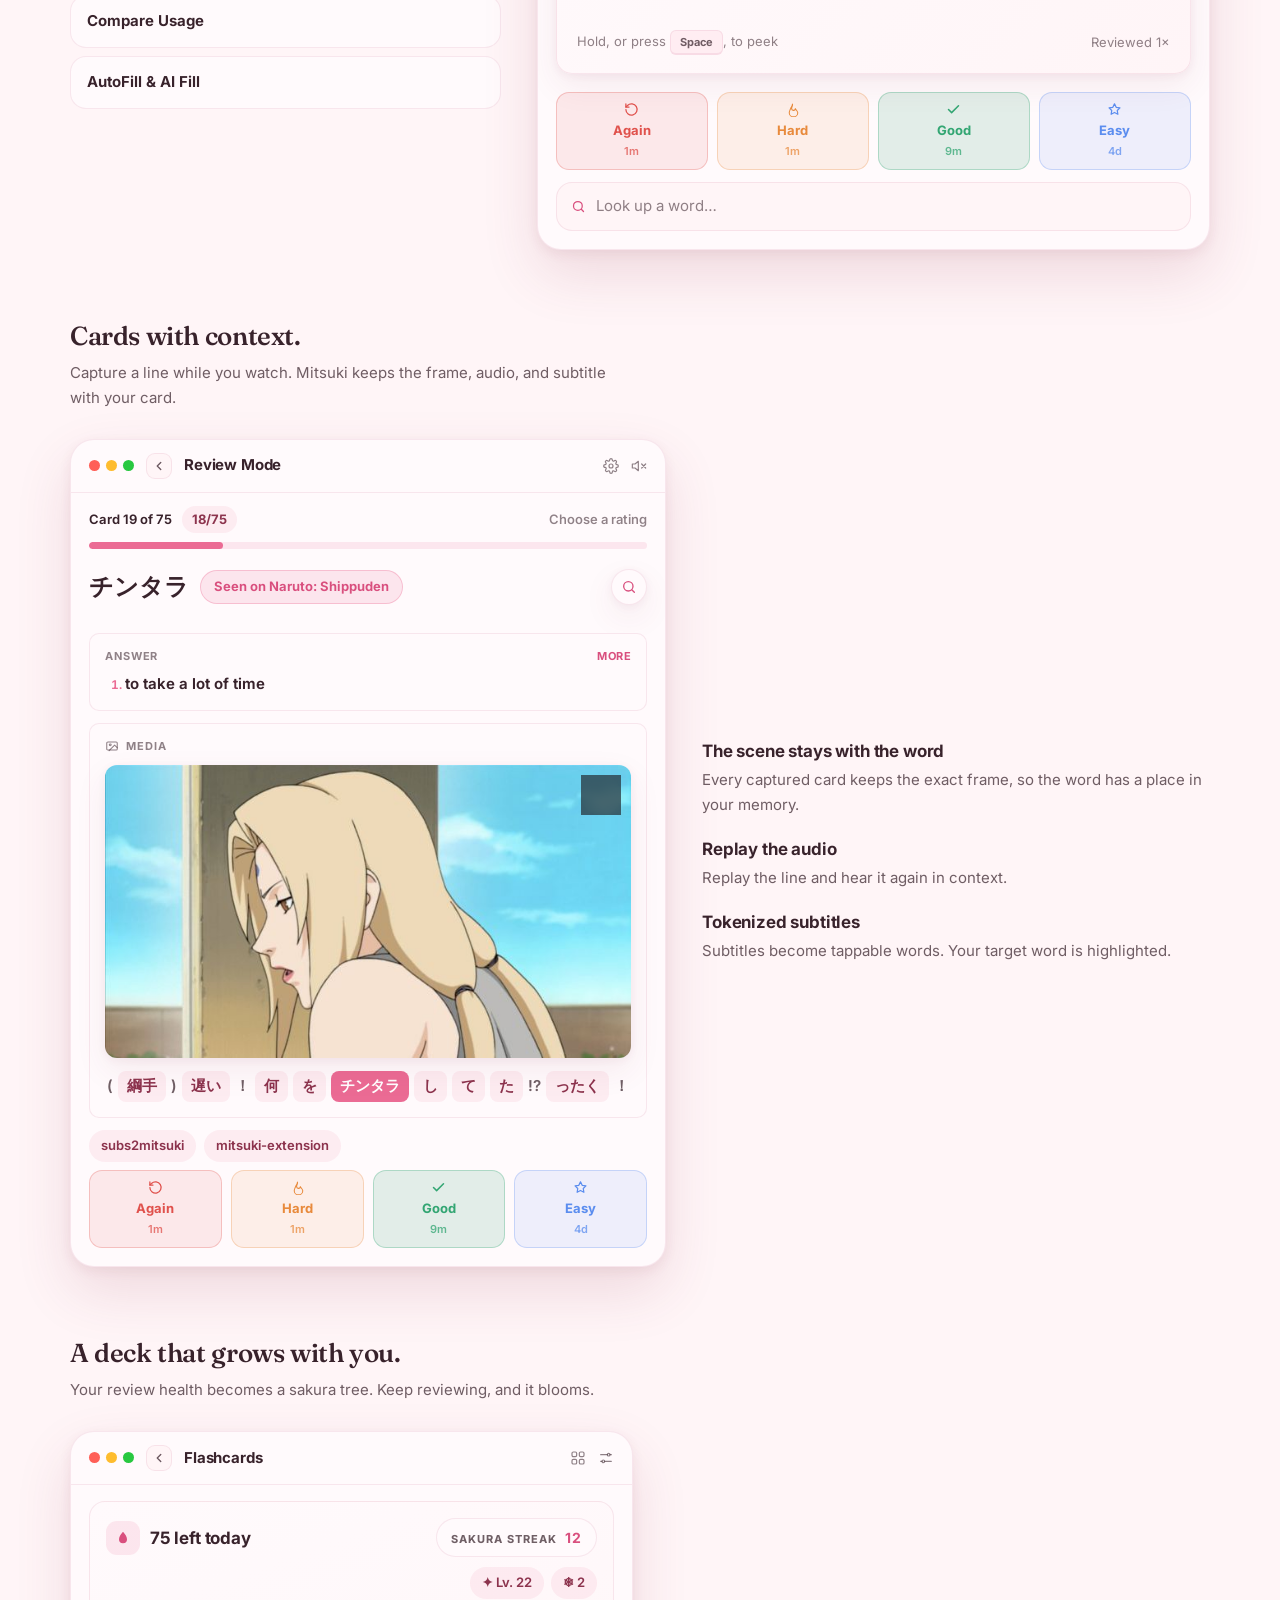
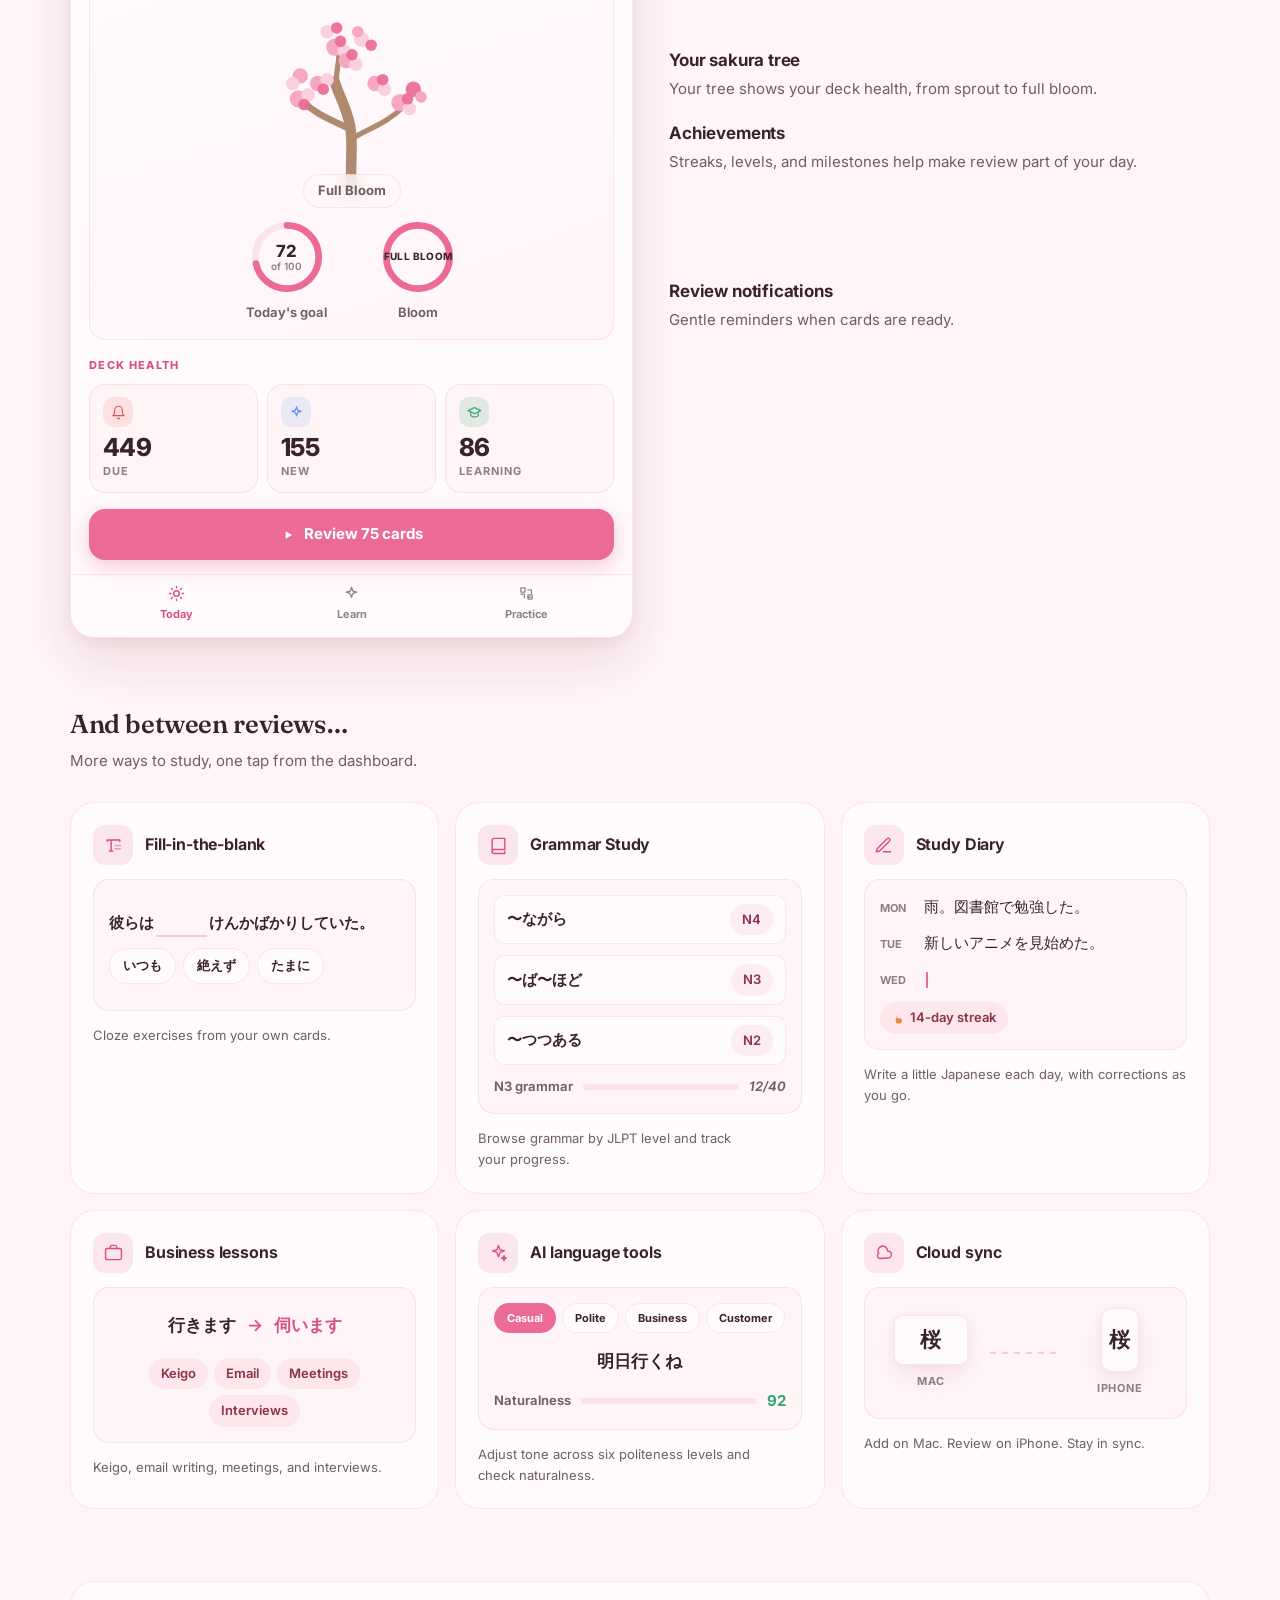
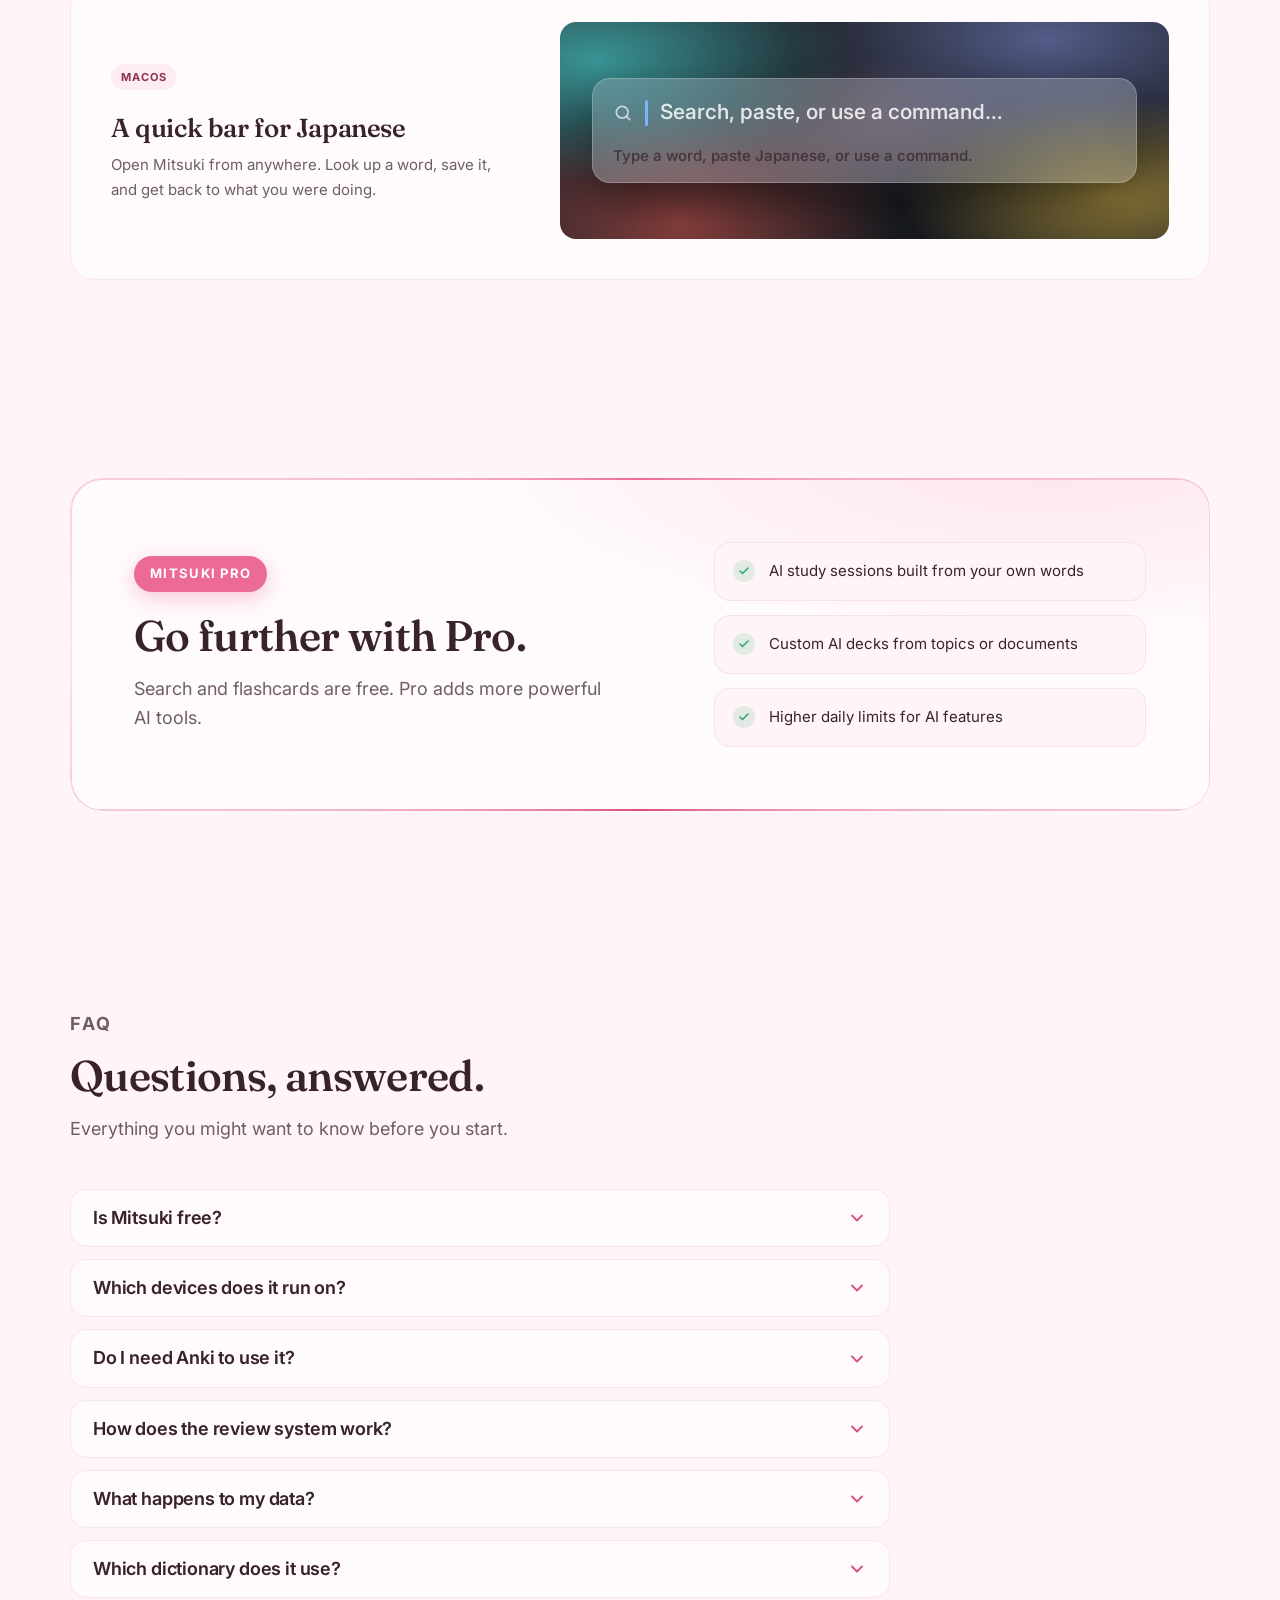
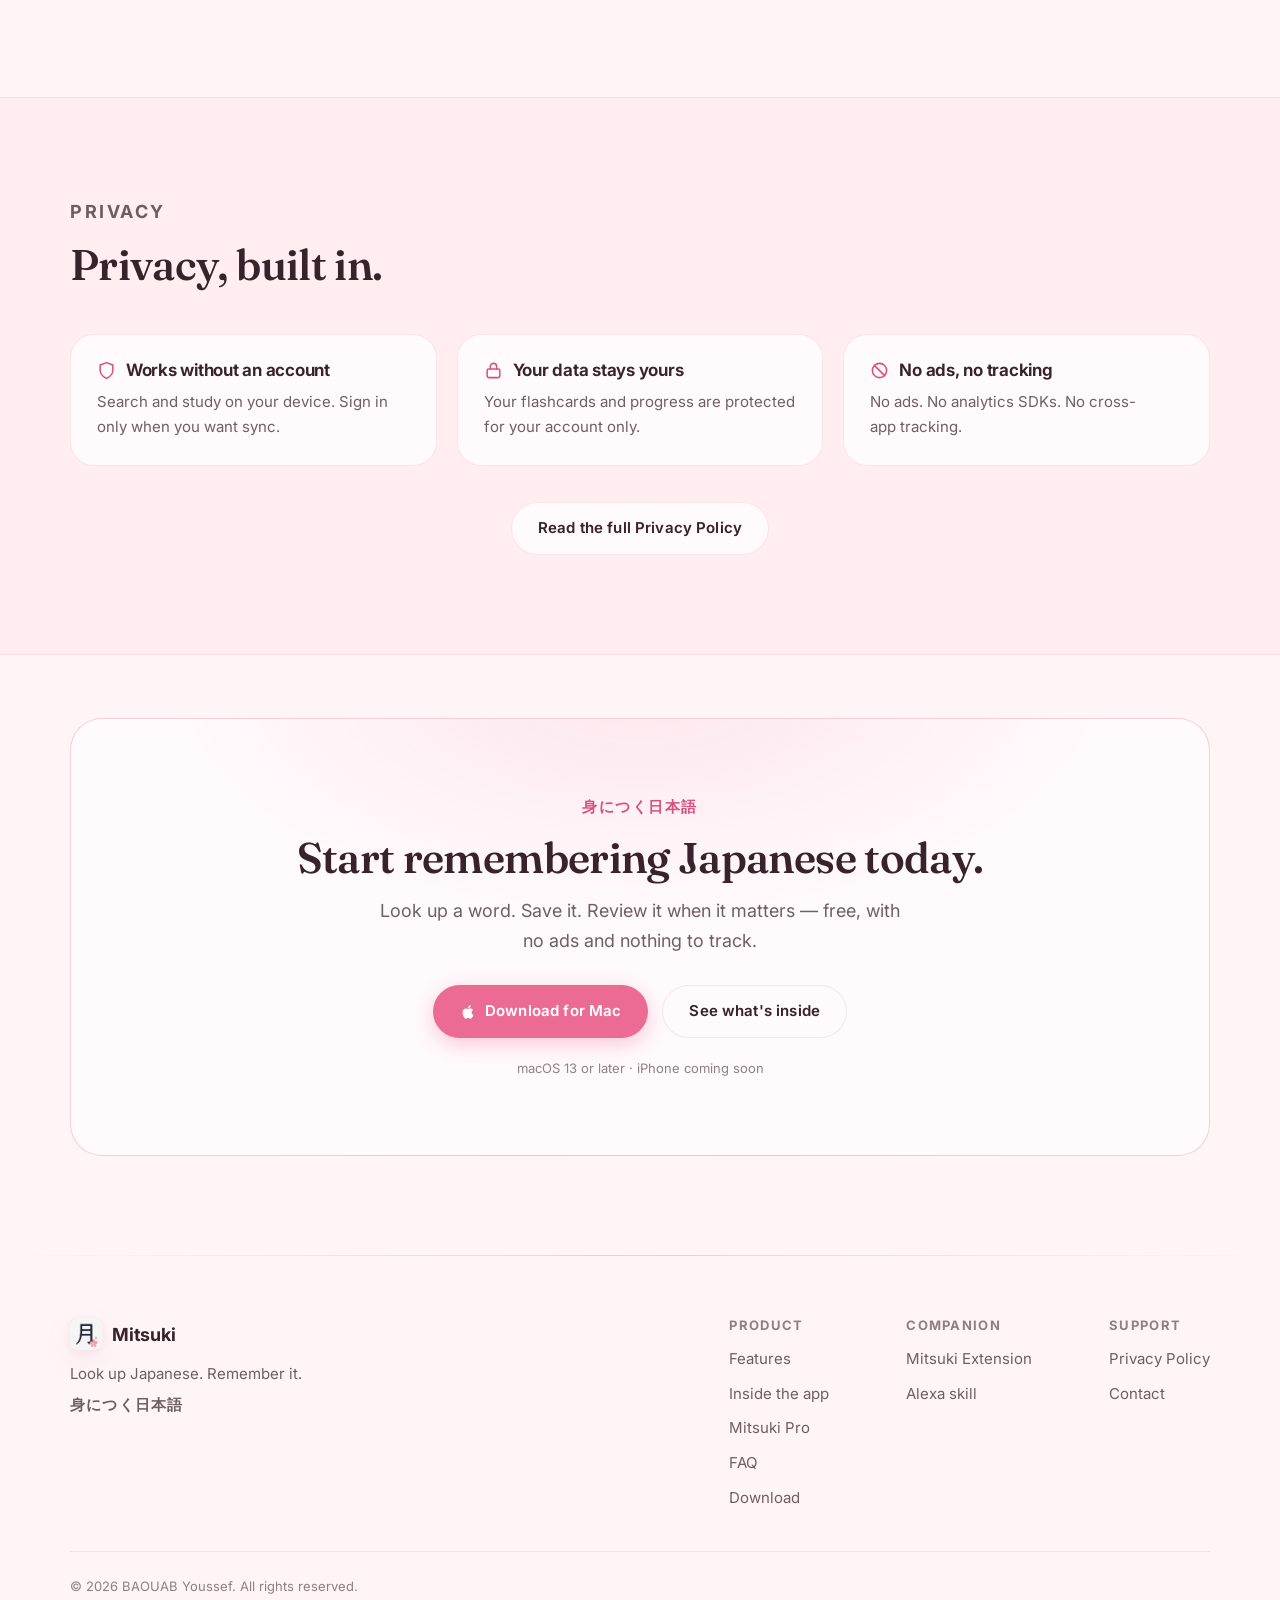
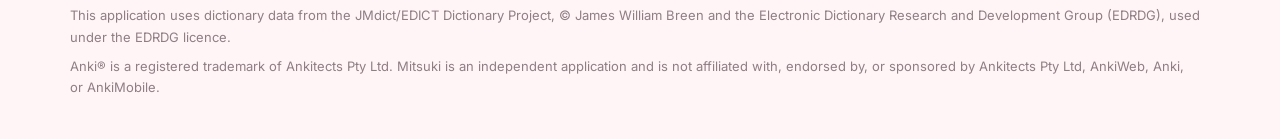
==== commit 1b018446: "Dynamic download link: always resolves to latest GitHub release" ====
--- a/index.html
+++ b/index.html
@@ -101,7 +101,7 @@
           <p class="hero-sub">Look up a word ー and learn it.</p>
 
           <div class="hero-ctas" id="download">
-            <a class="btn btn-primary" href="https://github.com/baoueb/Mitsuki/releases/download/v1.0.10/Mitsuki%201.0.10.dmg">
+            <a class="btn btn-primary" data-download href="https://github.com/baoueb/Mitsuki/releases/download/v1.0.10/Mitsuki%201.0.10.dmg">
               <svg width="16" height="16" viewBox="0 0 24 24" fill="currentColor" aria-hidden="true"><path d="M18.71 19.5c-.83 1.24-1.71 2.45-3.05 2.47-1.34.03-1.77-.79-3.29-.79-1.53 0-2 .77-3.27.82-1.31.05-2.3-1.32-3.14-2.53C4.25 17 2.94 12.45 4.7 9.39c.87-1.52 2.43-2.48 4.12-2.51 1.28-.02 2.5.87 3.29.87.78 0 2.26-1.07 3.81-.91.65.03 2.47.26 3.64 1.98-.09.06-2.17 1.28-2.15 3.81.03 3.02 2.65 4.03 2.68 4.04-.03.07-.42 1.44-1.38 2.83M13 3.5c.73-.83 1.94-1.46 2.94-1.5.13 1.17-.34 2.35-1.04 3.19-.69.85-1.83 1.51-2.95 1.42-.15-1.15.41-2.35 1.05-3.11z"></path></svg>
               Download for Mac
               </a>
@@ -1103,7 +1103,7 @@
           <h2>Start remembering Japanese today.</h2>
           <p class="cta-sub">Look up a word. Save it. Review it when it matters — free, with no ads and nothing to track.</p>
           <div class="cta-actions">
-            <a class="btn btn-primary" href="https://github.com/baoueb/Mitsuki/releases/download/v1.0.10/Mitsuki%201.0.10.dmg">
+            <a class="btn btn-primary" data-download href="https://github.com/baoueb/Mitsuki/releases/download/v1.0.10/Mitsuki%201.0.10.dmg">
               <svg width="16" height="16" viewBox="0 0 24 24" fill="currentColor" aria-hidden="true"><path d="M18.71 19.5c-.83 1.24-1.71 2.45-3.05 2.47-1.34.03-1.77-.79-3.29-.79-1.53 0-2 .77-3.27.82-1.31.05-2.3-1.32-3.14-2.53C4.25 17 2.94 12.45 4.7 9.39c.87-1.52 2.43-2.48 4.12-2.51 1.28-.02 2.5.87 3.29.87.78 0 2.26-1.07 3.81-.91.65.03 2.47.26 3.64 1.98-.09.06-2.17 1.28-2.15 3.81.03 3.02 2.65 4.03 2.68 4.04-.03.07-.42 1.44-1.38 2.83M13 3.5c.73-.83 1.94-1.46 2.94-1.5.13 1.17-.34 2.35-1.04 3.19-.69.85-1.83 1.51-2.95 1.42-.15-1.15.41-2.35 1.05-3.11z"></path></svg>
               Download for Mac
             </a>
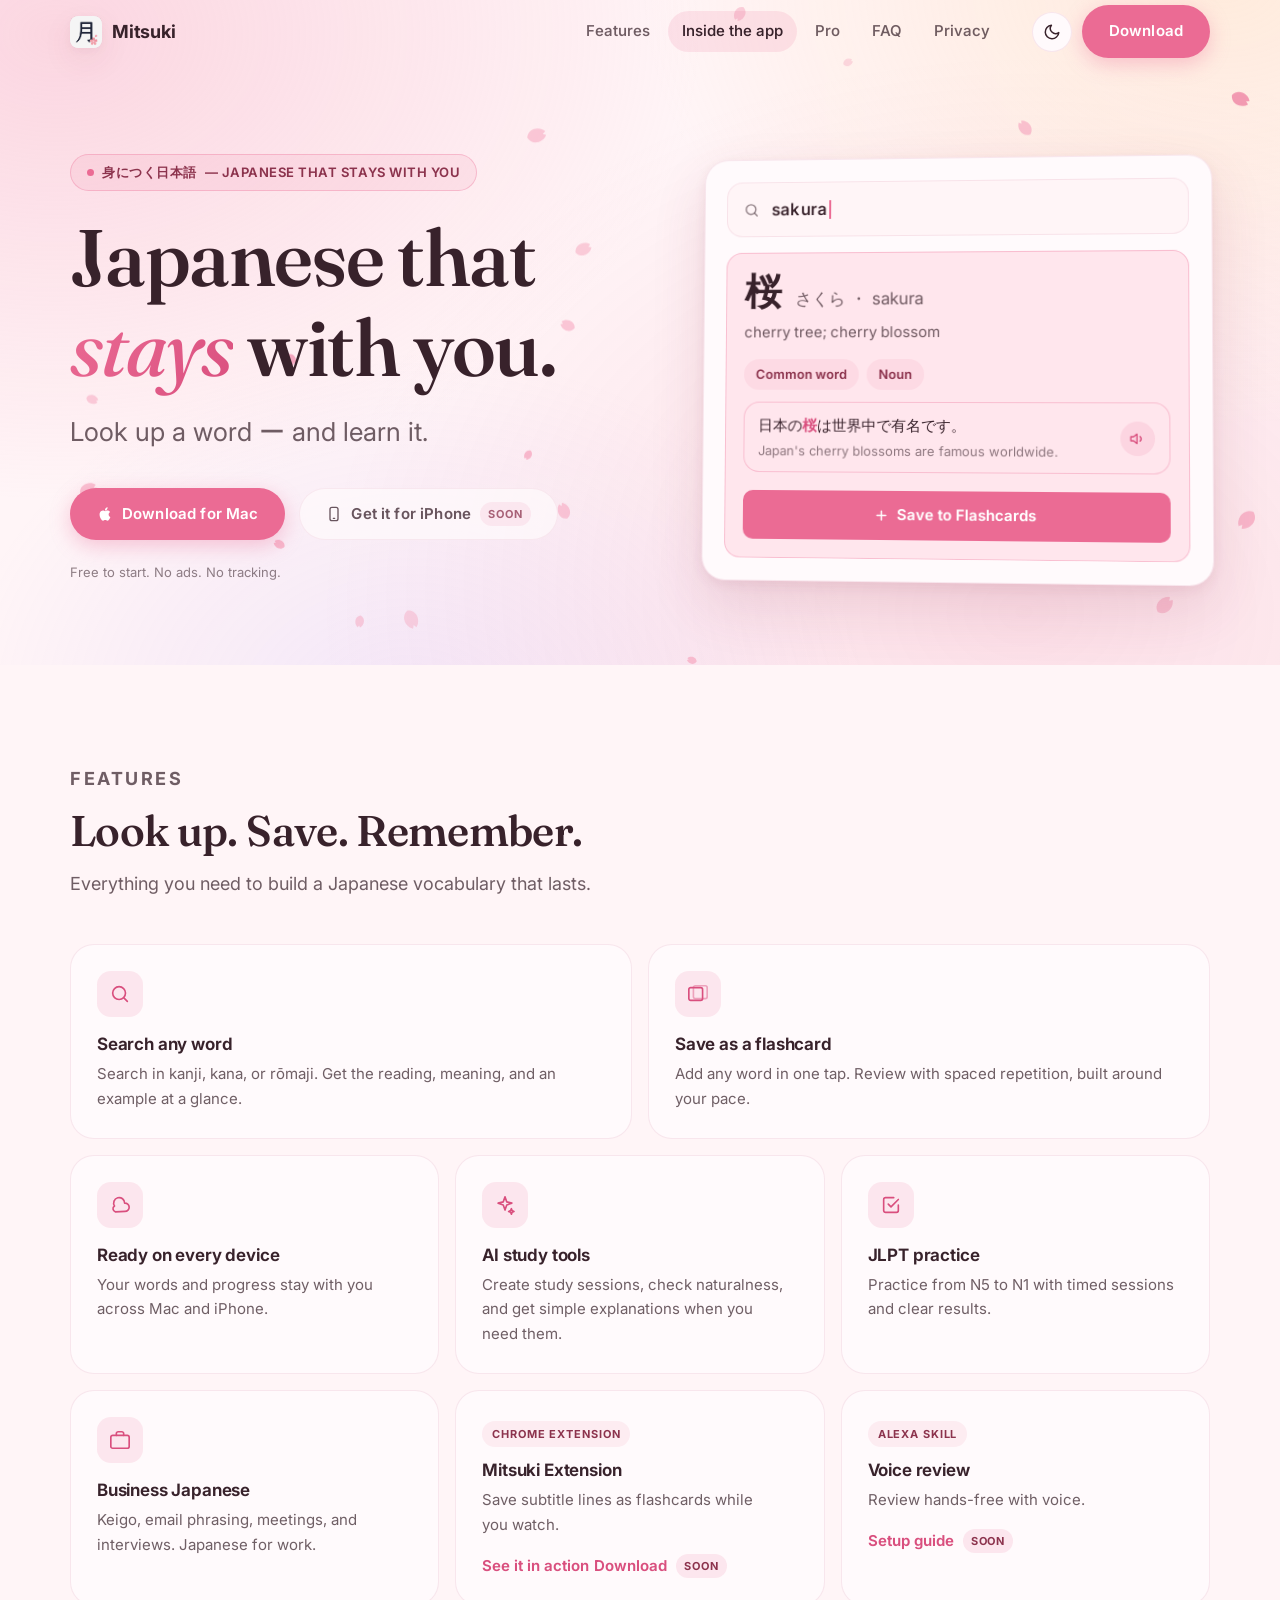
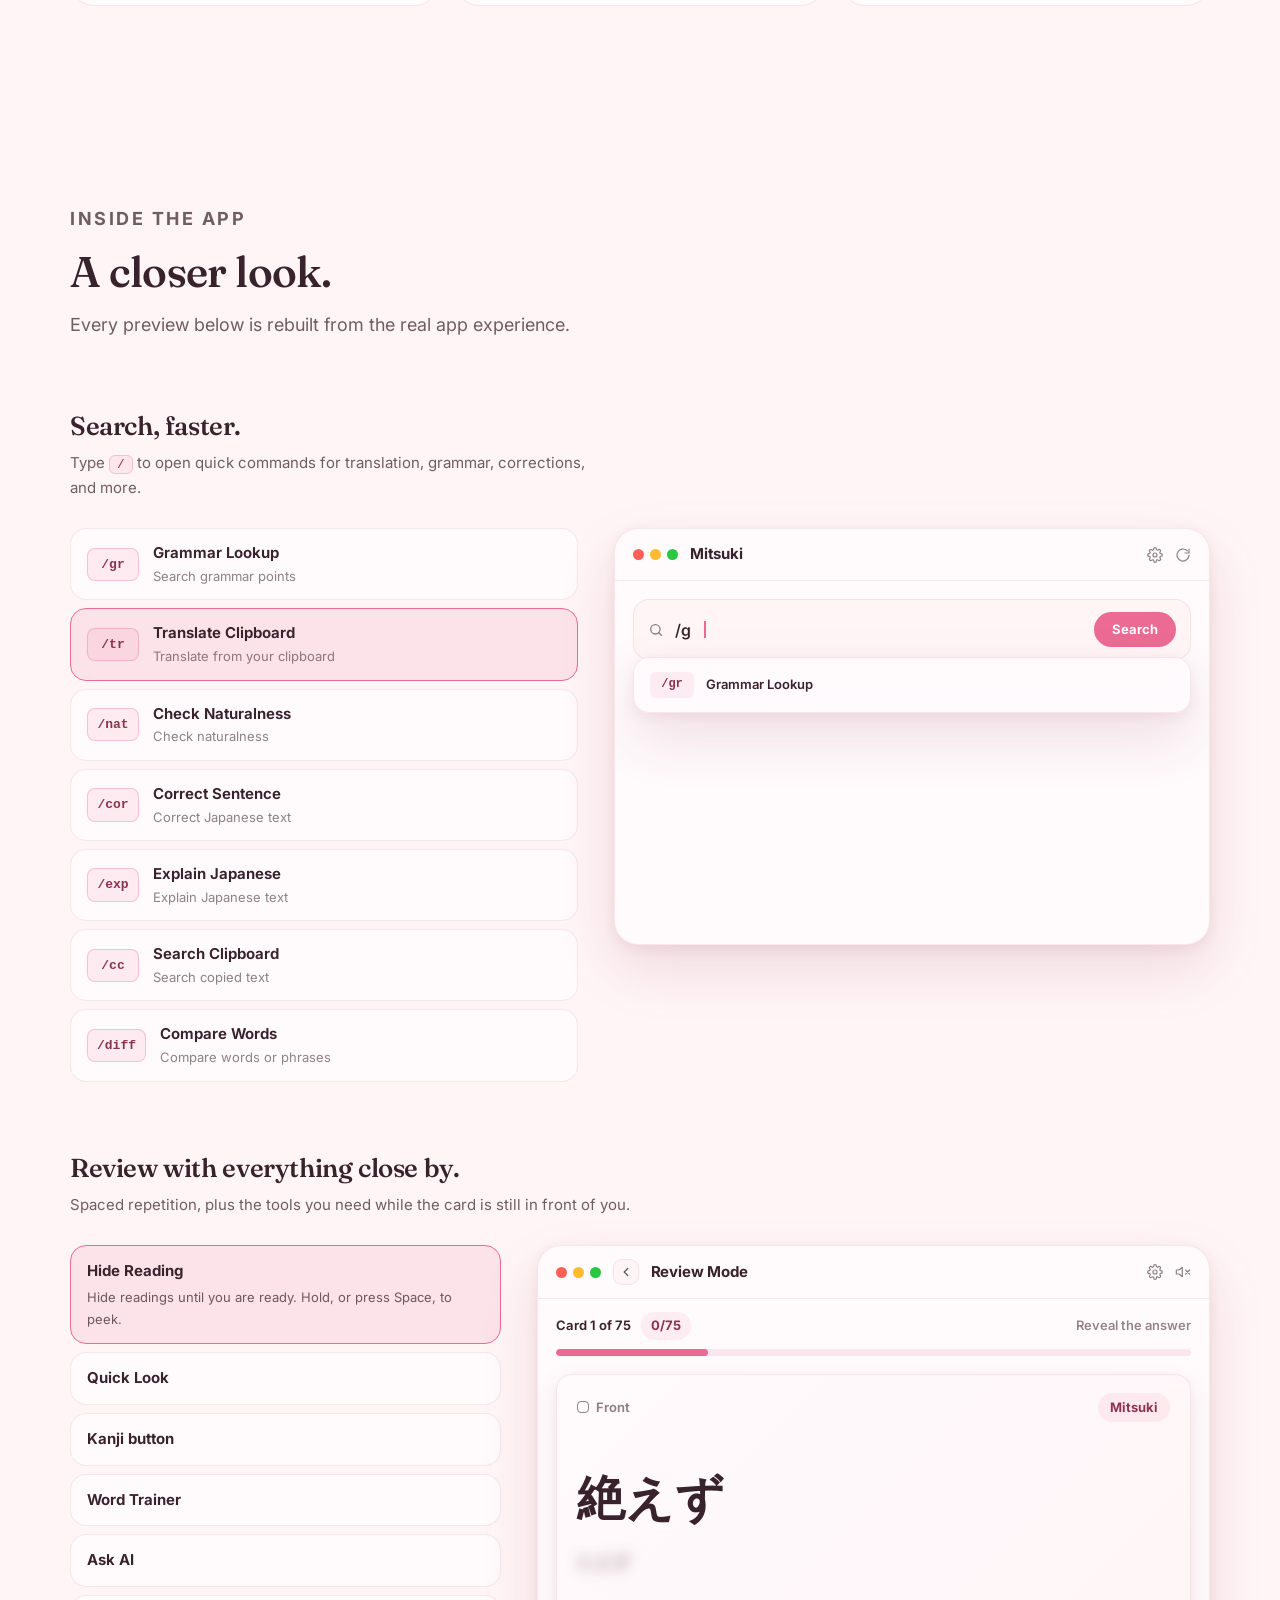
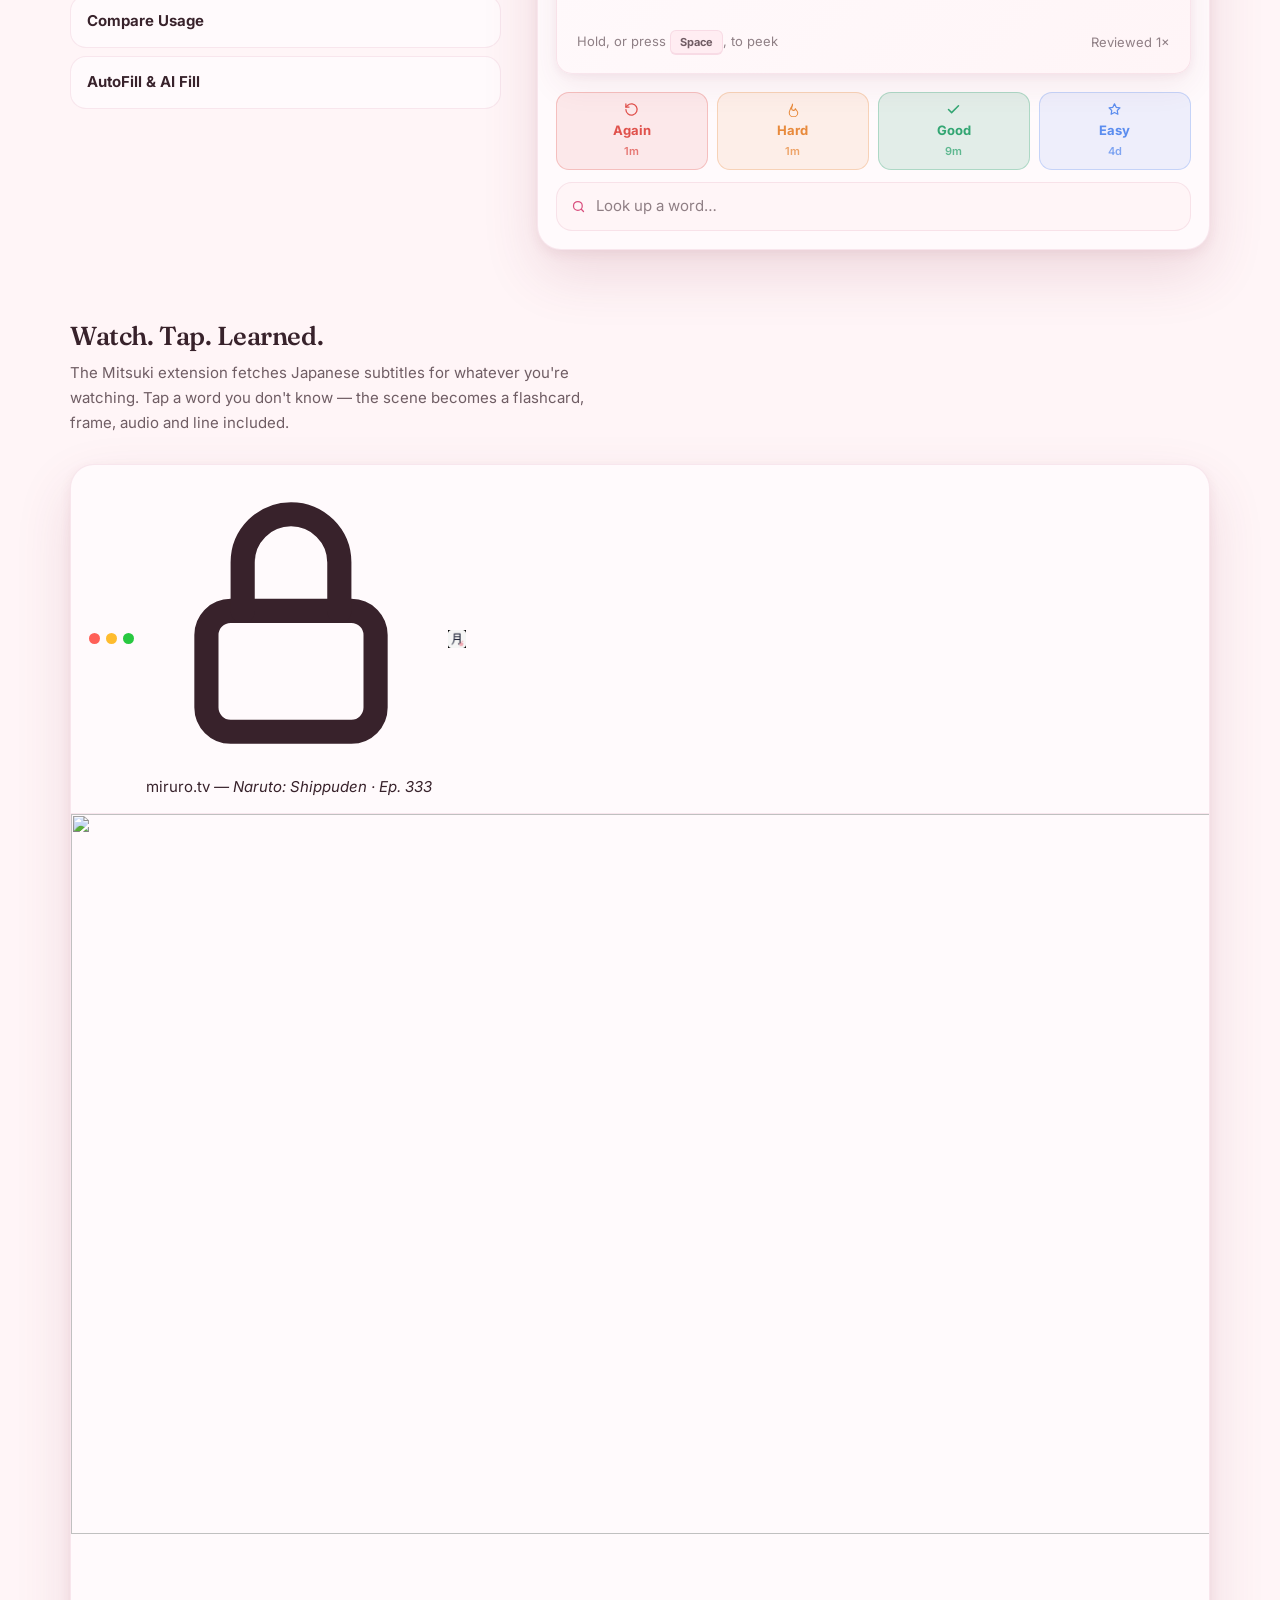
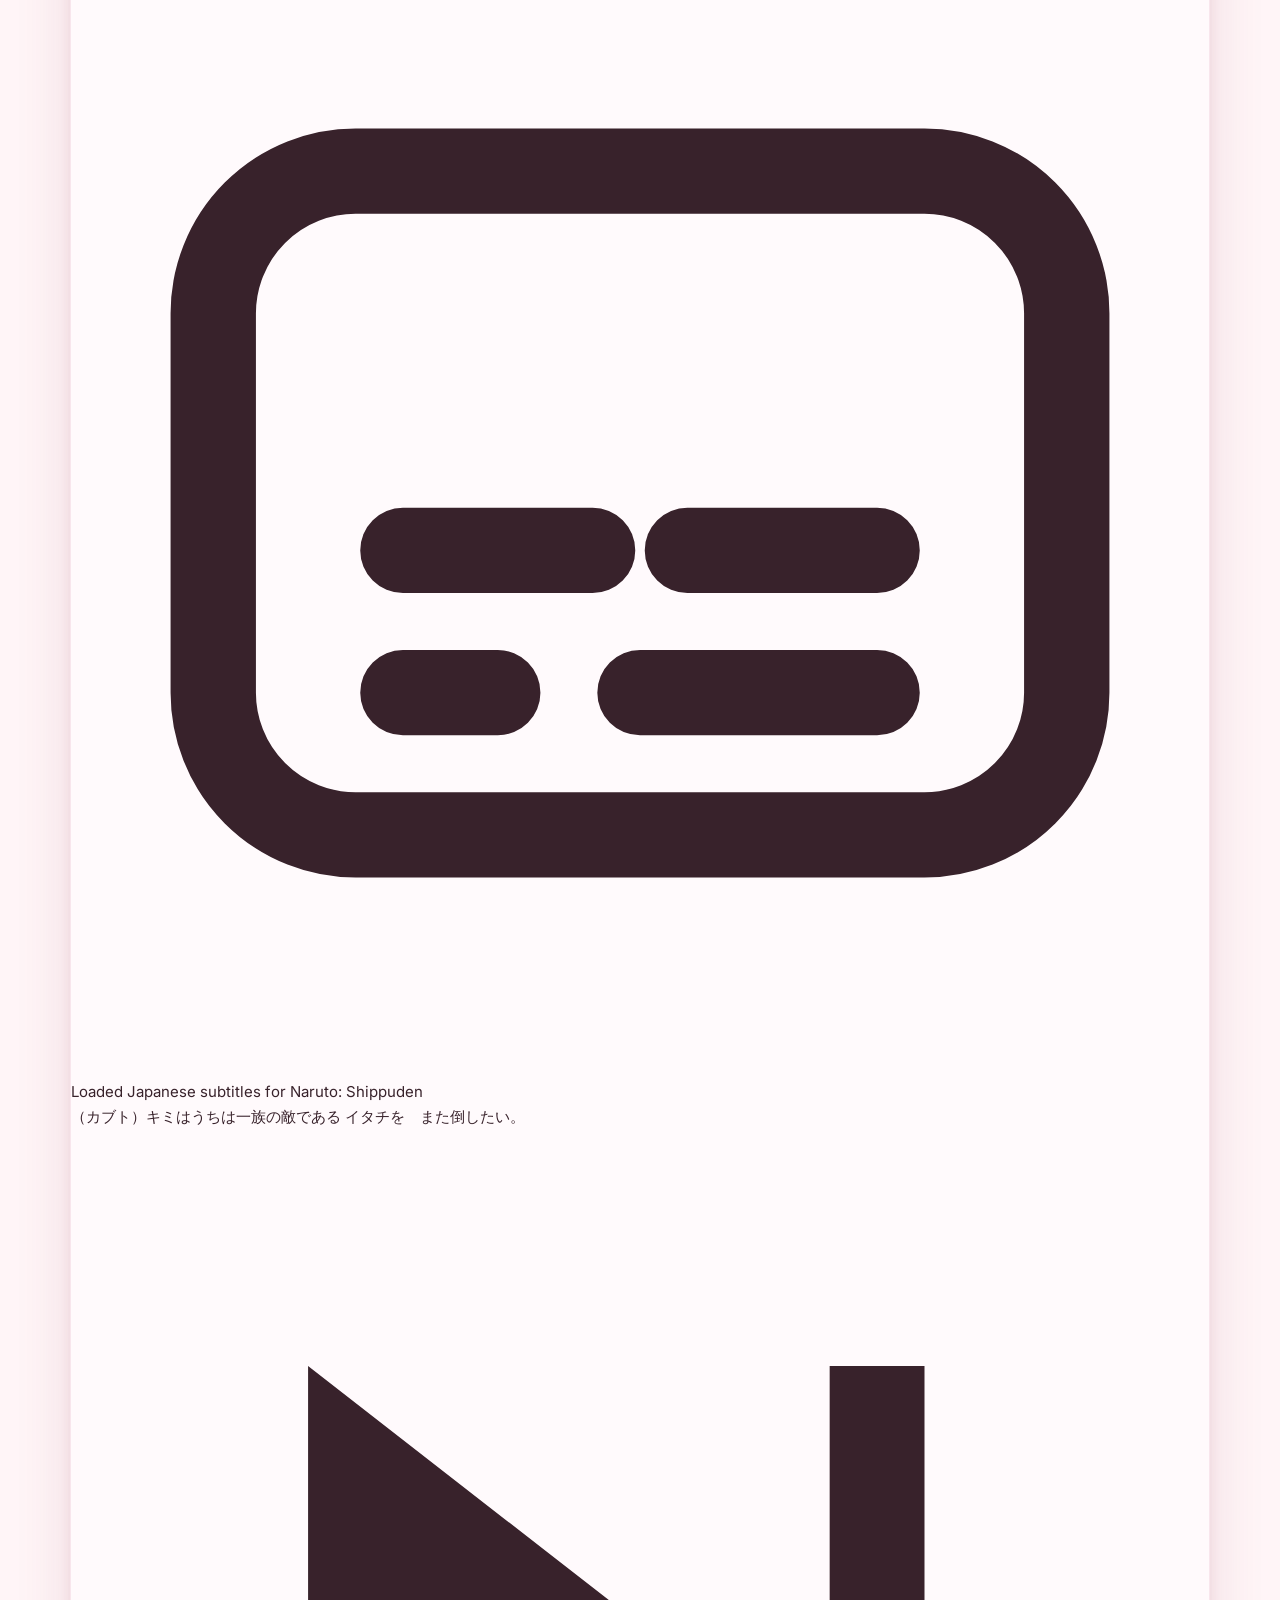
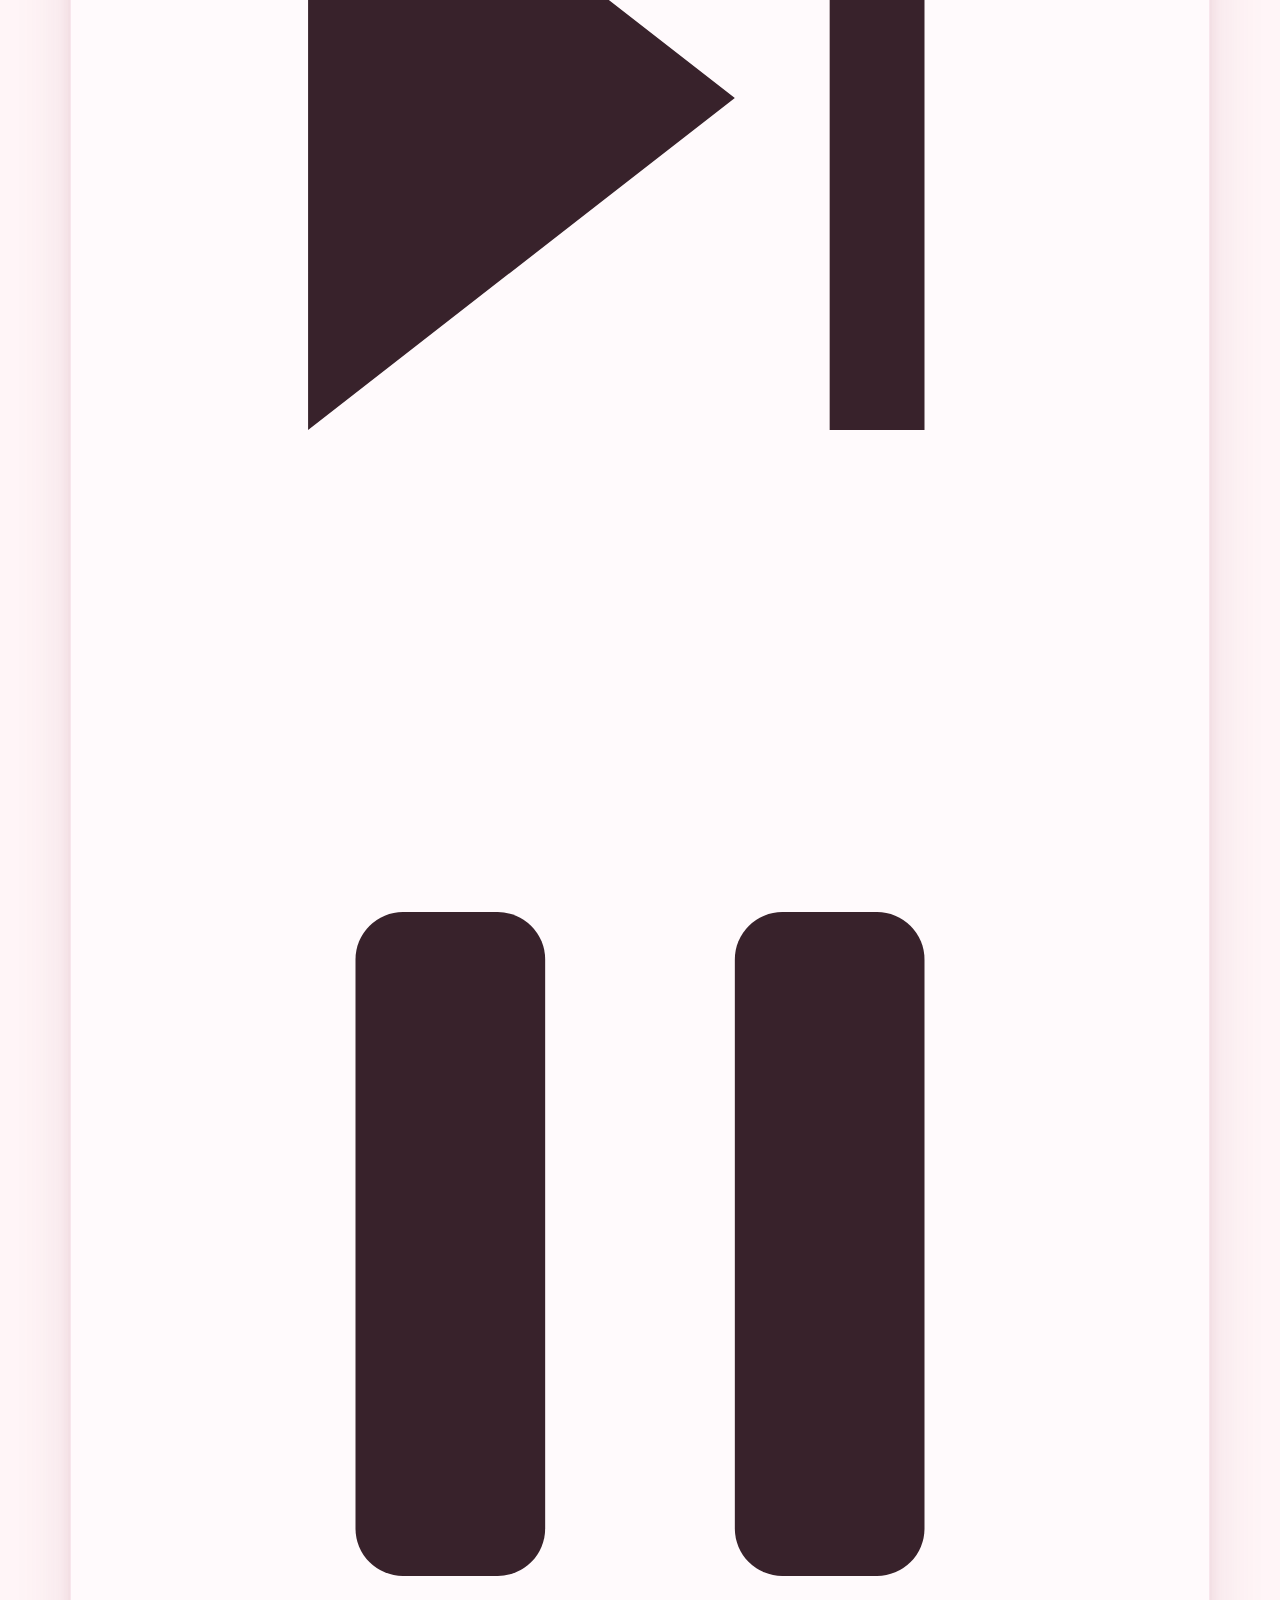
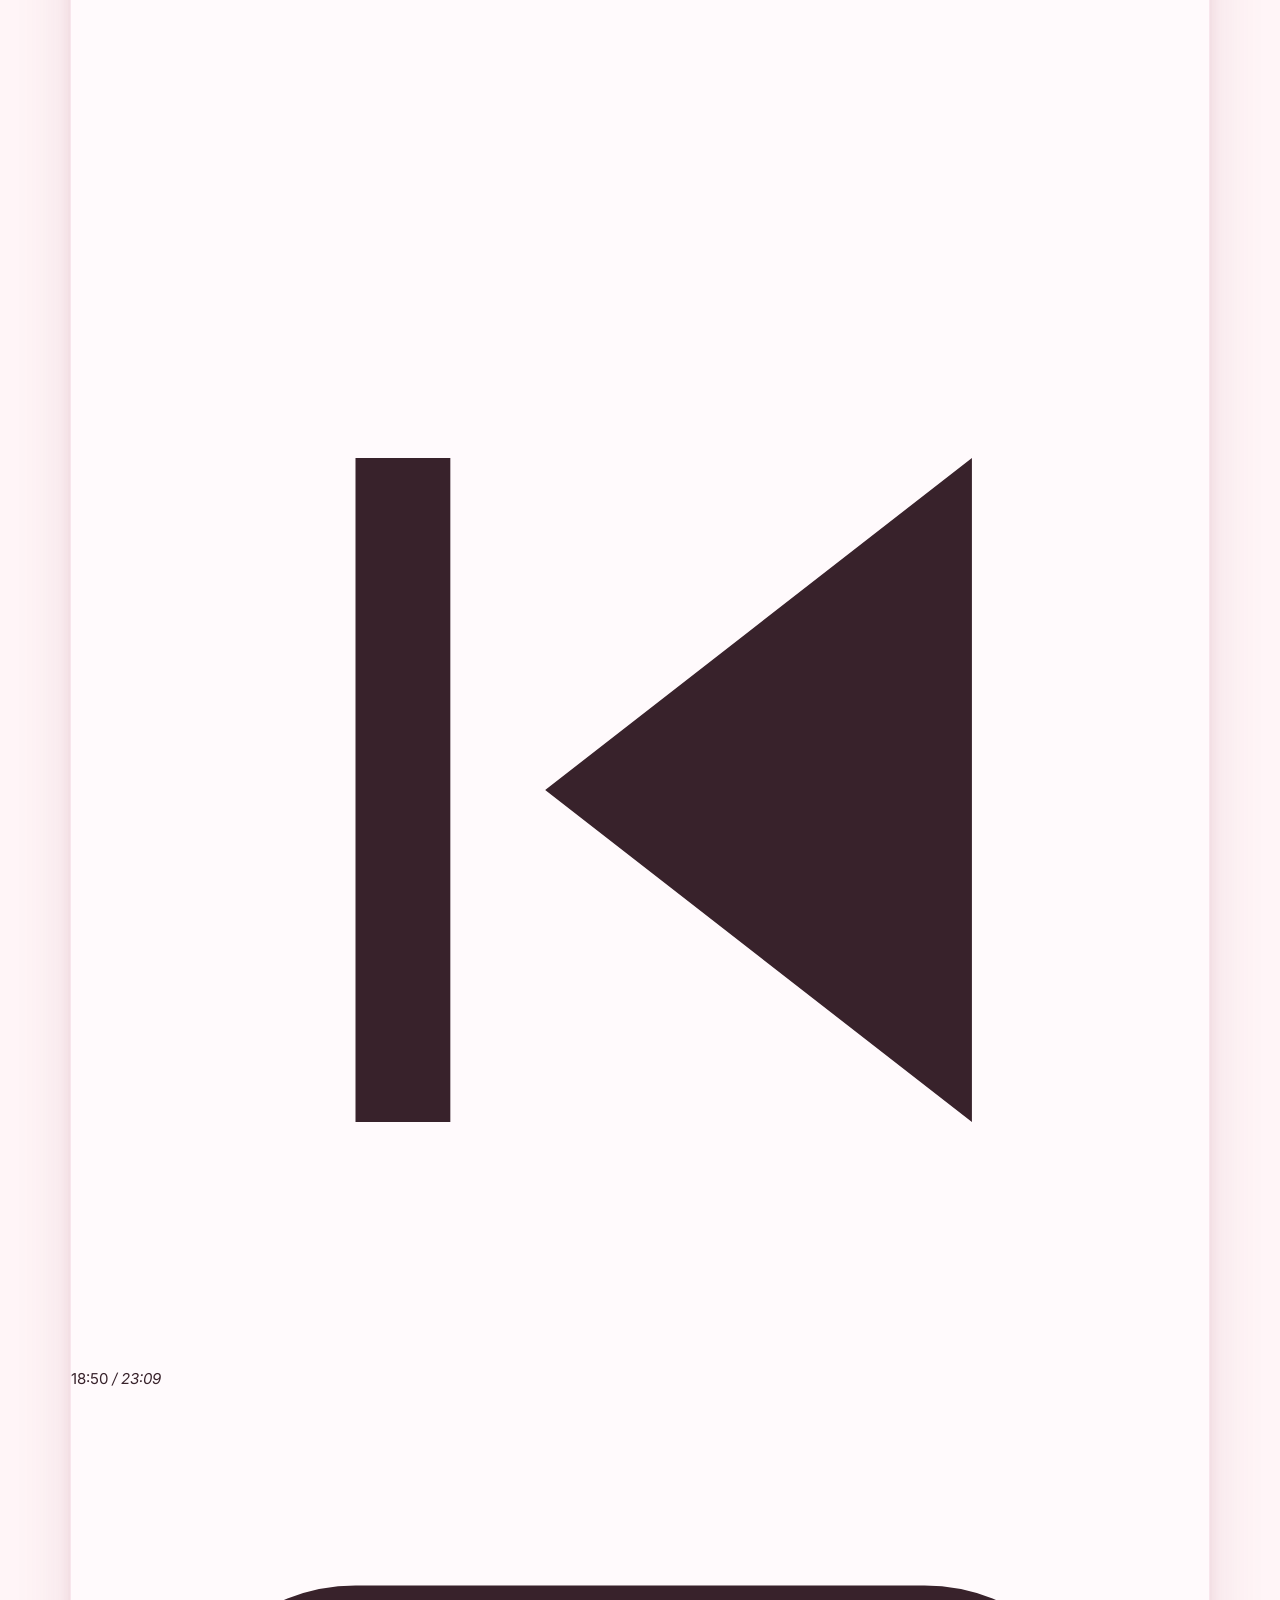
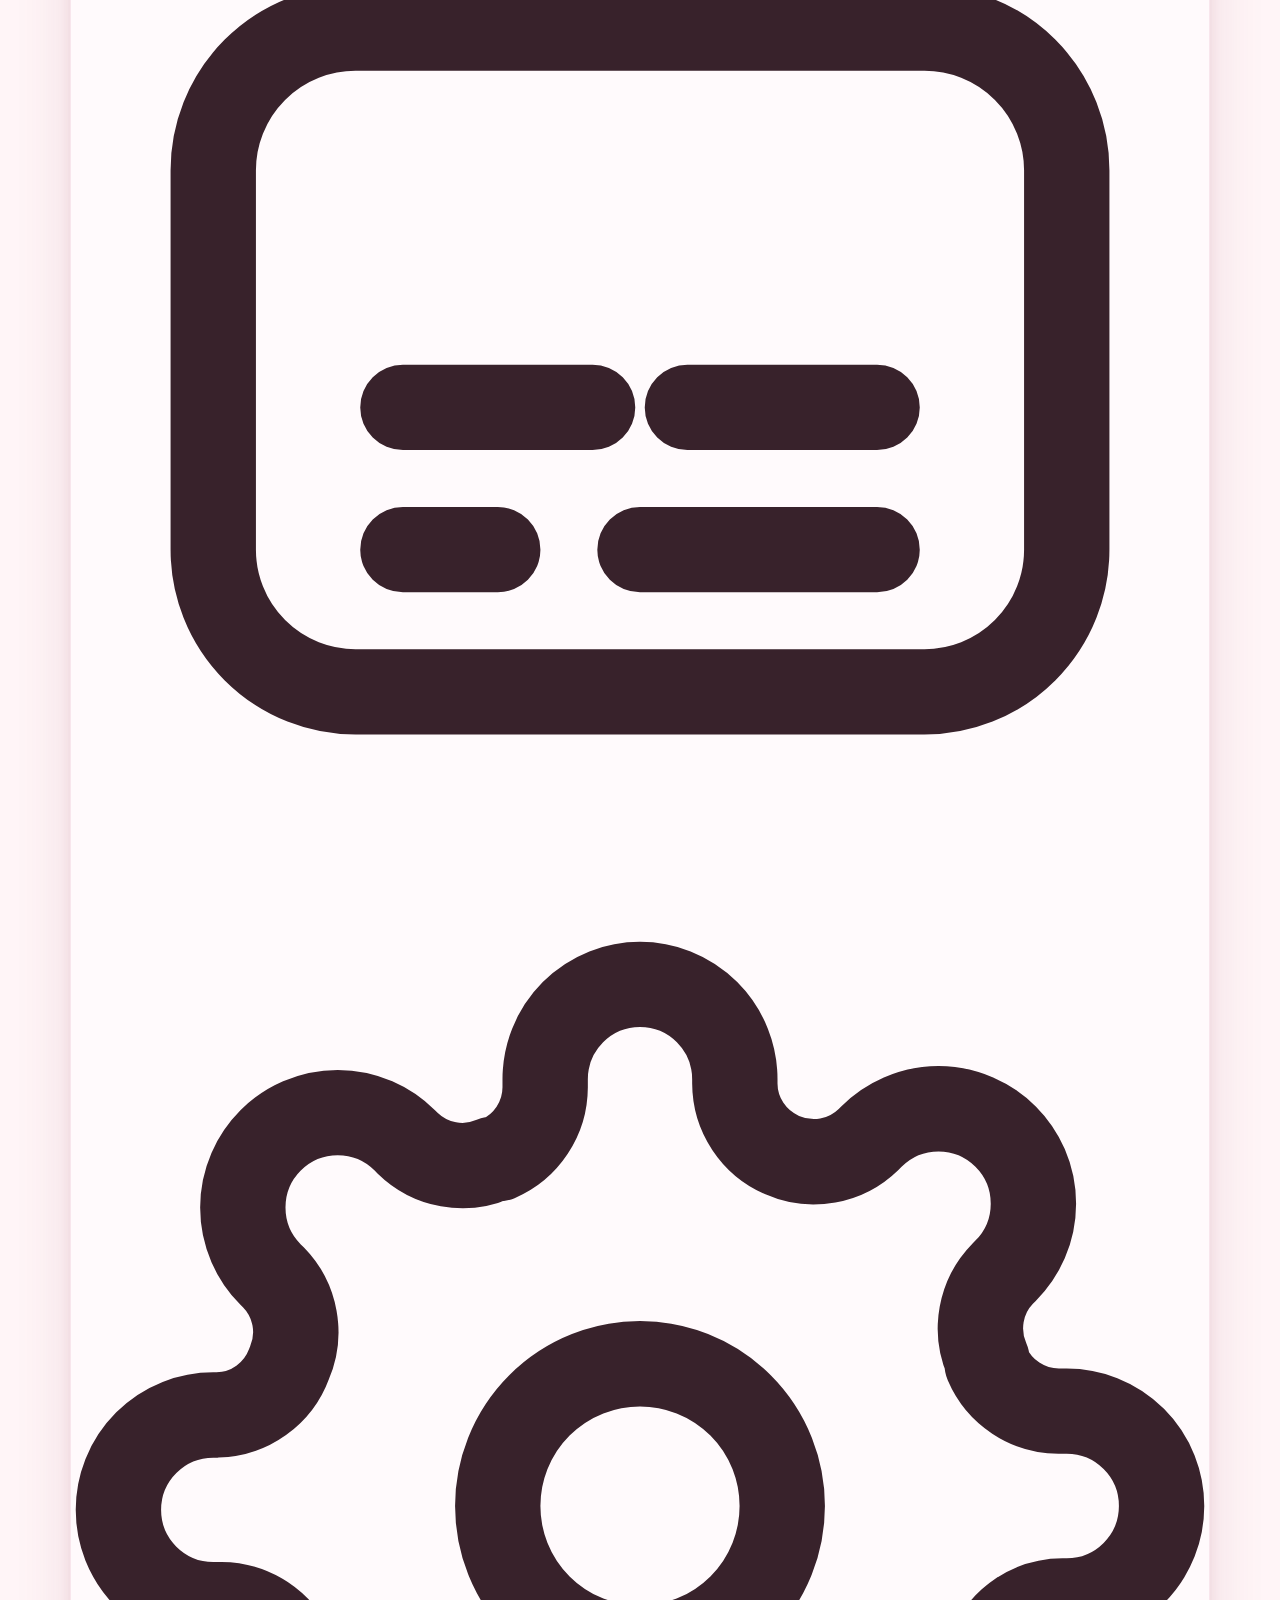
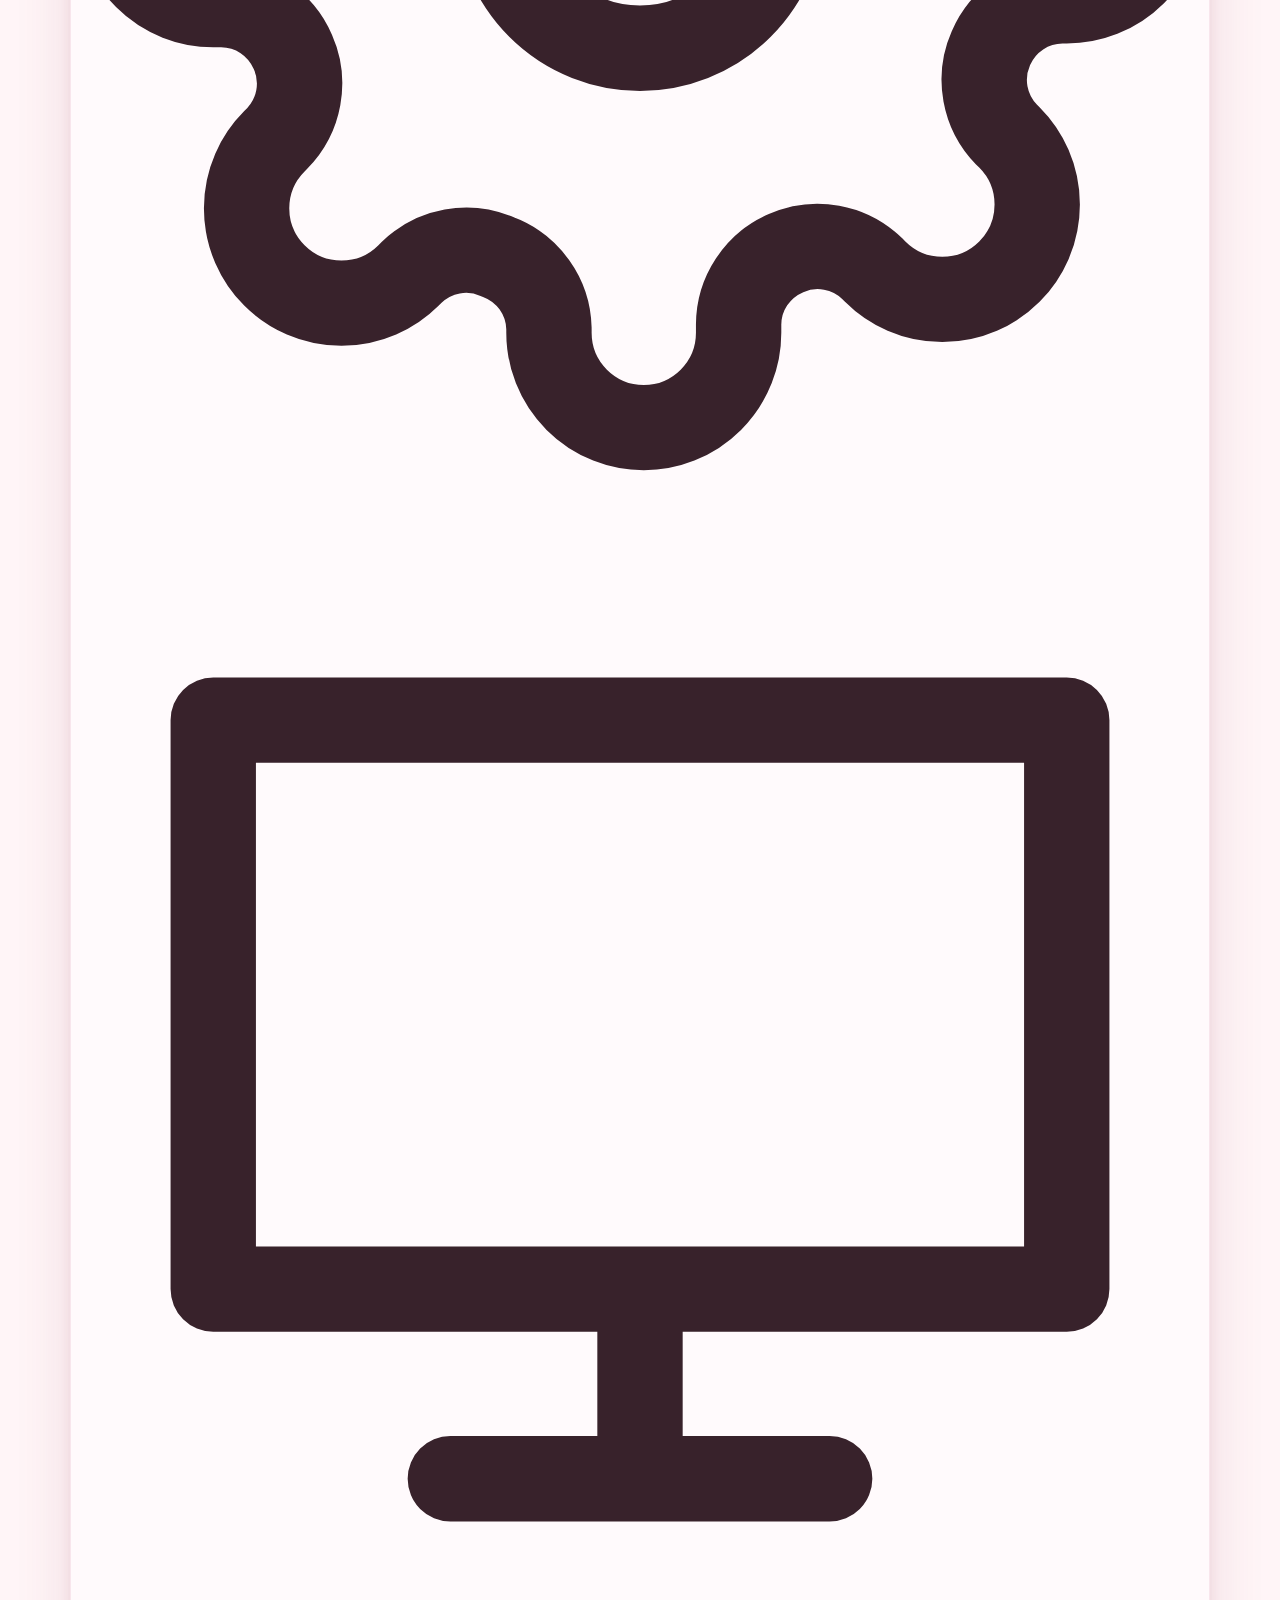
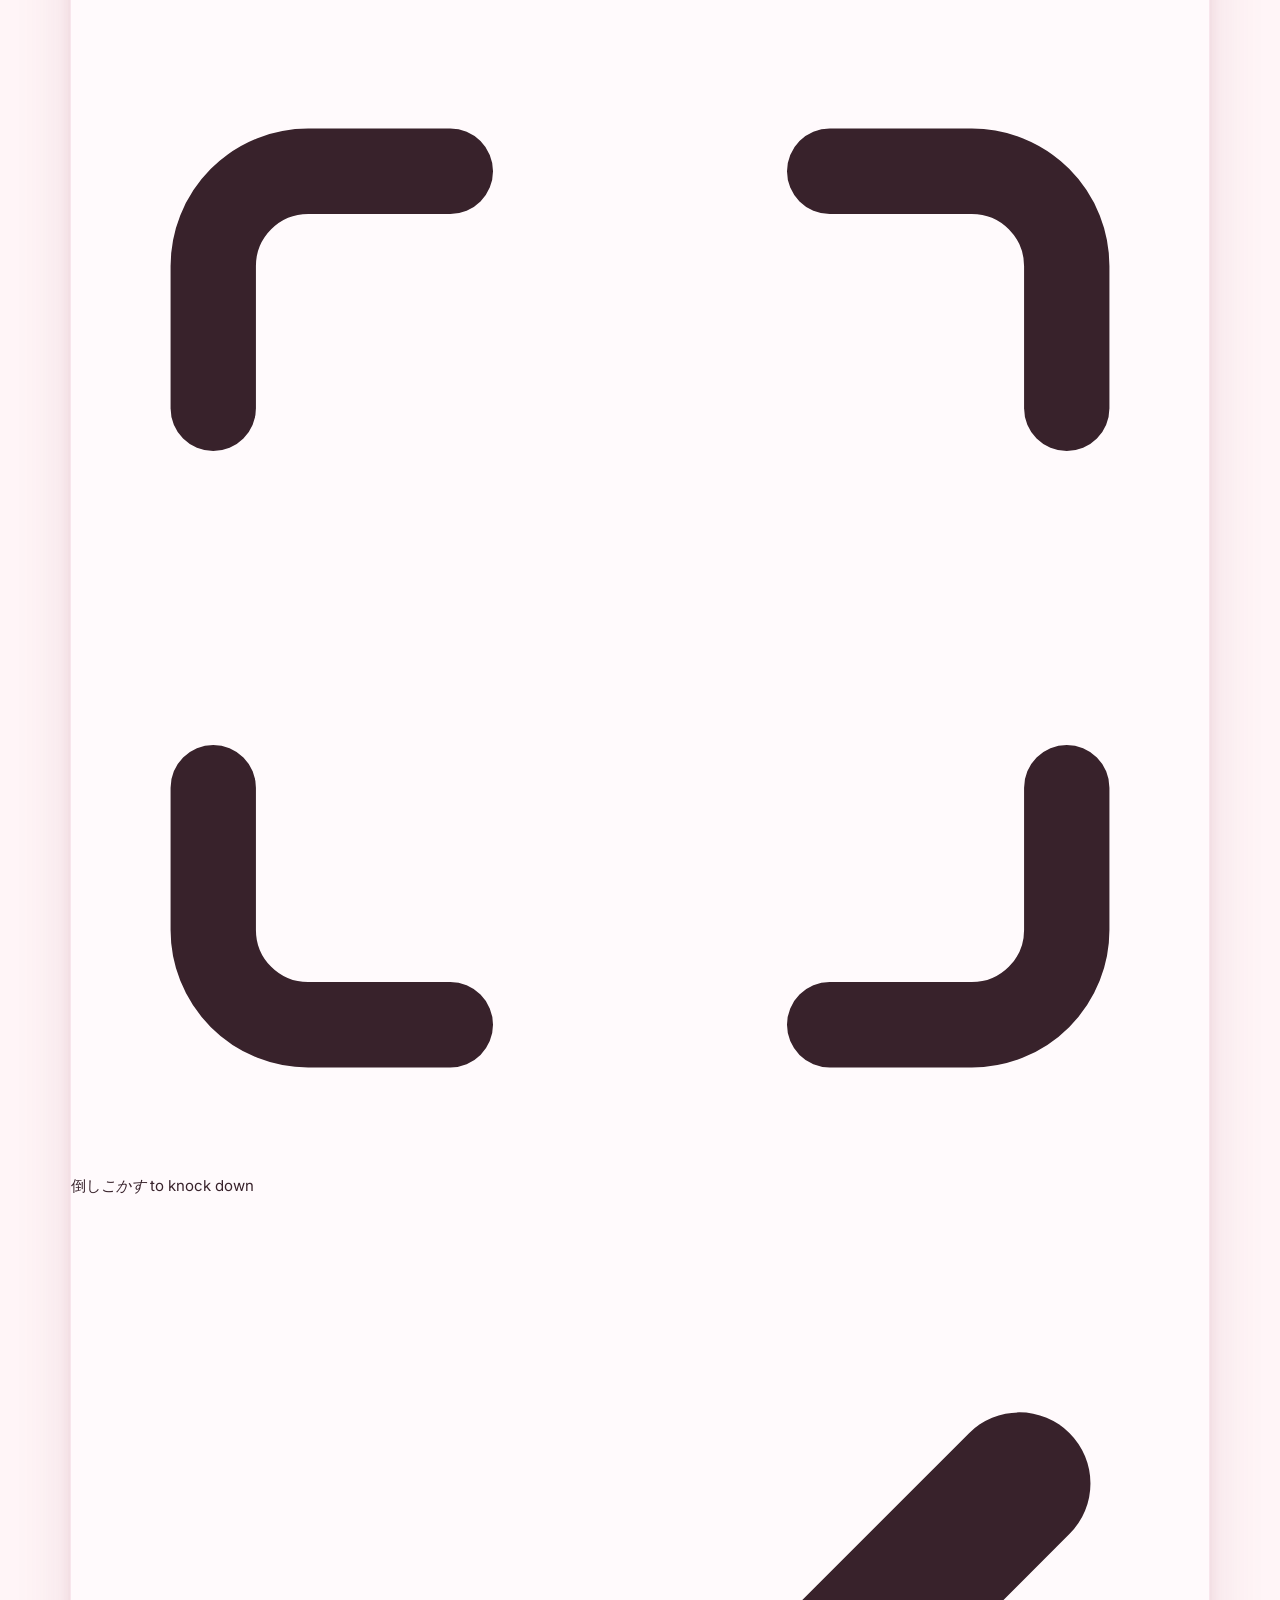
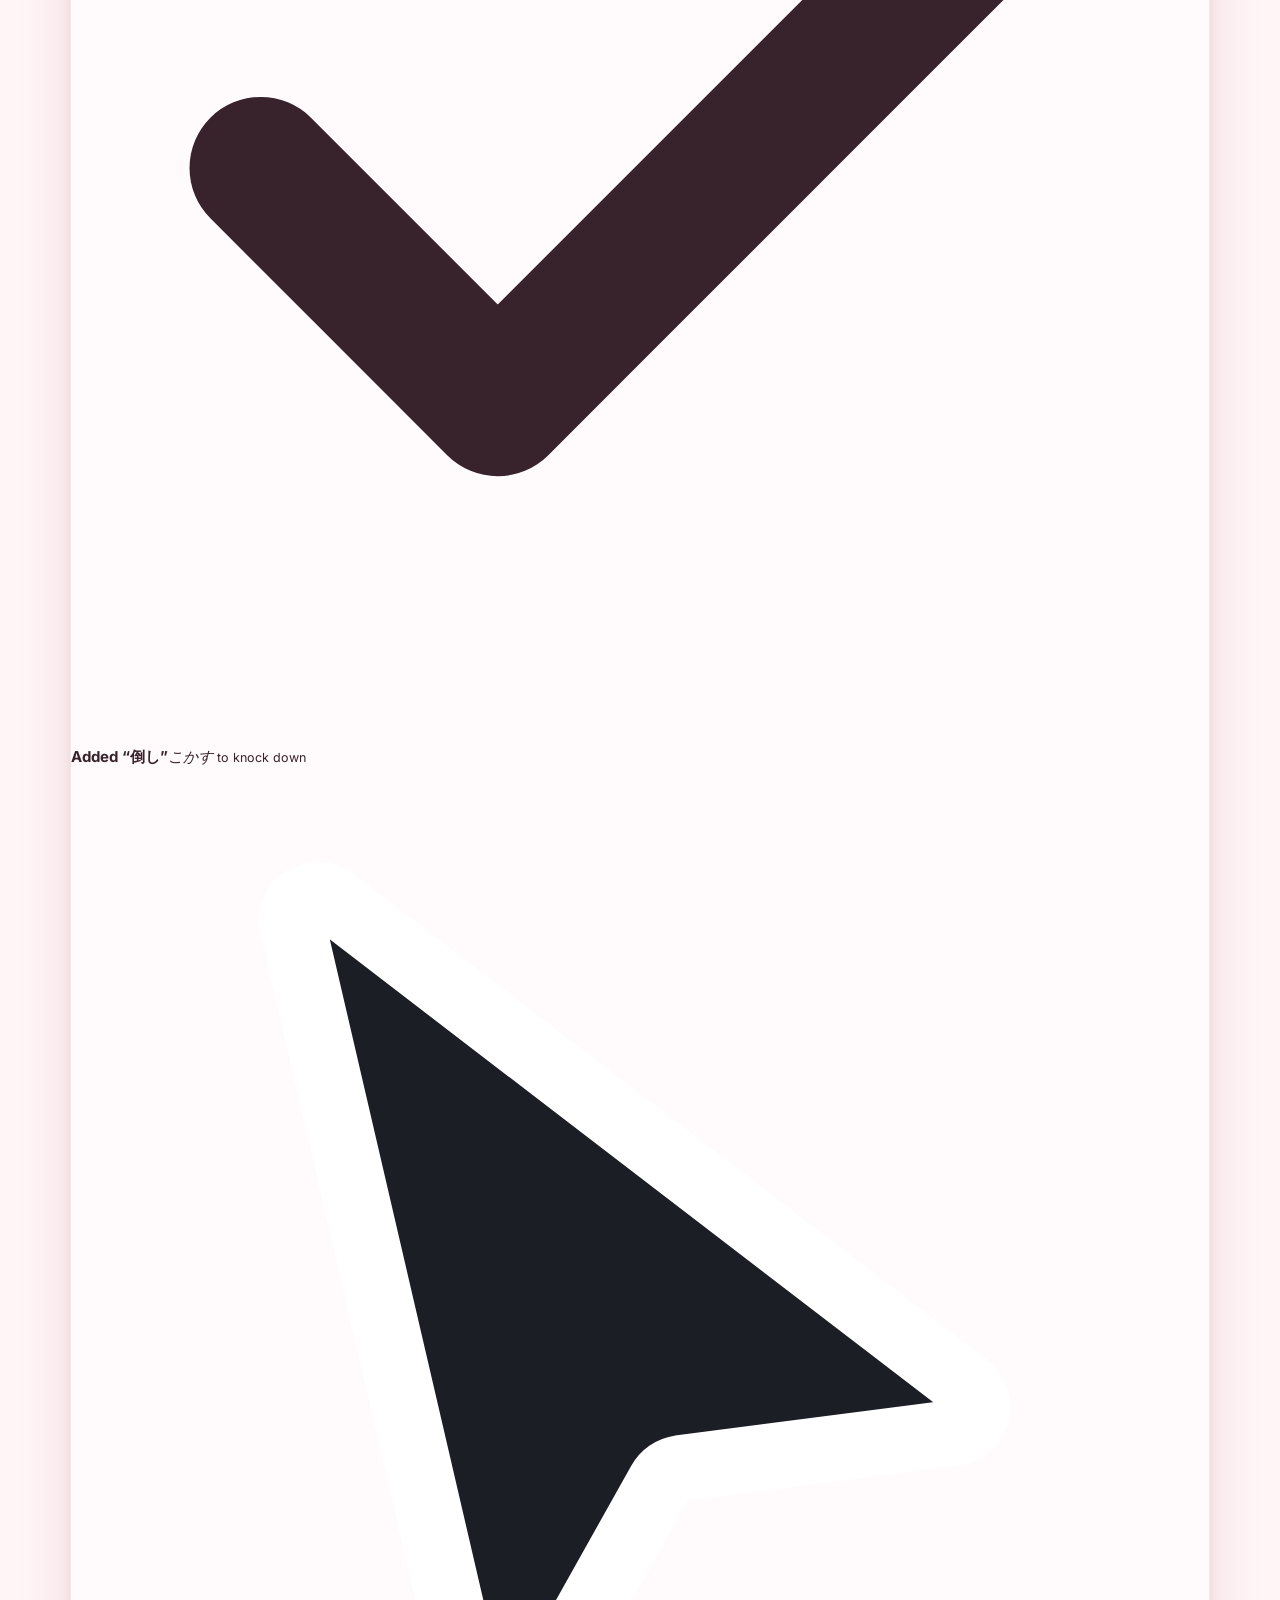
==== commit 7c517f62: "Add Google Search Console verification" ====
--- a/index.html
+++ b/index.html
@@ -5,6 +5,7 @@
   <title>Mitsuki — Japanese, made to stay</title>
   <meta name="description" content="A quiet, focused way to look up Japanese words, save them, and remember them.">
 
+  <meta name="google-site-verification" content="70dNfQIuqkXc-LH8qN6UcrABFzzEn81xI1q19hvLMRo" />
   <meta property="og:title" content="Mitsuki — Japanese, made to stay">
   <meta property="og:description" content="Look up Japanese. Remember it.">
   <meta property="og:type" content="website">
@@ -216,6 +217,7 @@
             <span class="bento-tag">Chrome extension</span>
             <h3>Mitsuki Extension</h3>
             <p>Save subtitle lines as flashcards while you watch.</p>
+            <a class="bento-link" href="#ext-demo">See it in action</a>
             <a class="bento-link" href="#" aria-disabled="true" title="Download link coming soon">
               Download <span class="soon-pill">Soon</span>
             </a>
@@ -587,91 +589,160 @@
           </div>
         </div>
 
-        <!-- ======== B2. Media cards ======== -->
-        <div class="sc-block reveal">
+        <!-- ======== B1½. Extension capture flow ======== -->
+        <div class="sc-block reveal" id="ext-demo">
           <div class="sc-block-head">
-            <h3>Cards with context.</h3>
-            <p>Capture a line while you watch. Mitsuki keeps the frame, audio, and subtitle with your card.</p>
-          </div>
-
-          <div class="sc-split sc-split-media">
-            <div class="sc-window sc-media sc-onview" id="media-demo" aria-label="Preview of a media flashcard captured from a show">
-              <div class="sc-titlebar">
-                <span class="sc-dots" aria-hidden="true"><i></i><i></i><i></i></span>
-                <span class="sc-back" aria-hidden="true"><svg viewBox="0 0 24 24" fill="none" stroke="currentColor" stroke-width="2.4" stroke-linecap="round" stroke-linejoin="round"><path d="m15 18-6-6 6-6"></path></svg></span>
-                <strong>Review Mode</strong>
-                <span class="sc-tb-icons" aria-hidden="true">
-                  <svg viewBox="0 0 24 24" fill="none" stroke="currentColor" stroke-width="1.8" stroke-linecap="round" stroke-linejoin="round"><circle cx="12" cy="12" r="3"></circle><path d="M19.4 15a1.65 1.65 0 0 0 .33 1.82l.06.06a2 2 0 1 1-2.83 2.83l-.06-.06a1.65 1.65 0 0 0-1.82-.33 1.65 1.65 0 0 0-1 1.51V21a2 2 0 1 1-4 0v-.09A1.65 1.65 0 0 0 9 19.4a1.65 1.65 0 0 0-1.82.33l-.06.06a2 2 0 1 1-2.83-2.83l.06-.06a1.65 1.65 0 0 0 .33-1.82 1.65 1.65 0 0 0-1.51-1H3a2 2 0 1 1 0-4h.09A1.65 1.65 0 0 0 4.6 9a1.65 1.65 0 0 0-.33-1.82l-.06-.06a2 2 0 1 1 2.83-2.83l.06.06a1.65 1.65 0 0 0 1.82.33H9a1.65 1.65 0 0 0 1-1.51V3a2 2 0 1 1 4 0v.09a1.65 1.65 0 0 0 1 1.51 1.65 1.65 0 0 0 1.82-.33l.06-.06a2 2 0 1 1 2.83 2.83l-.06.06a1.65 1.65 0 0 0-.33 1.82V9a1.65 1.65 0 0 0 1.51 1H21a2 2 0 1 1 0 4h-.09a1.65 1.65 0 0 0-1.51 1z"></path></svg>
-                  <svg viewBox="0 0 24 24" fill="none" stroke="currentColor" stroke-width="1.8" stroke-linecap="round" stroke-linejoin="round"><path d="M11 5 6 9H2v6h4l5 4zM22 9l-6 6m0-6 6 6"></path></svg>
+            <h3>Watch. Tap. Learned.</h3>
+            <p>The Mitsuki extension fetches Japanese subtitles for whatever you're watching. Tap a word you don't know — the scene becomes a flashcard, frame, audio and line included.</p>
+          </div>
+
+          <div class="sc-ext" id="ext-stage" role="img" aria-label="Animated preview: while watching an anime in the browser, the word 倒し in the Japanese subtitles is tapped. A dictionary popup shows the meaning, the scene is captured with its frame, audio and subtitle line, and lands in Mitsuki as a flashcard — first the front with the word, then the revealed answer with the scene.">
+            <div class="sc-window sc-ext-browser">
+              <div class="sc-titlebar sc-ext-titlebar">
+                <span class="sc-dots"><i></i><i></i><i></i></span>
+                <span class="sc-ext-url">
+                  <svg viewBox="0 0 24 24" fill="none" stroke="currentColor" stroke-width="2" stroke-linecap="round" stroke-linejoin="round"><rect x="5" y="11" width="14" height="10" rx="2"></rect><path d="M8 11V7a4 4 0 0 1 8 0v4"></path></svg>
+                  miruro.tv<em> — Naruto: Shippuden · Ep. 333</em>
                 </span>
-              </div>
-
-              <div class="sc-review-meta">
-                <span>Card 19 of 75</span>
-                <span class="sc-count-pill">18/75</span>
-                <span class="sc-meta-hint">Choose a rating</span>
-              </div>
-              <div class="sc-progress"><i style="width:24%"></i></div>
-
-              <div class="sc-media-body">
-                <div class="sc-media-wordrow">
-                  <span class="sc-back-word">チンタラ</span>
-                  <span class="sc-seen-pill">Seen on Naruto: Shippuden</span>
-                  <span class="sc-circle-btn"><svg viewBox="0 0 24 24" fill="none" stroke="currentColor" stroke-width="2" stroke-linecap="round"><circle cx="11" cy="11" r="7"></circle><path d="m20 20-3.5-3.5"></path></svg></span>
-                </div>
-
-                <div class="sc-answerbox">
-                  <em>Answer <span class="sc-more">More</span></em>
-                  <ol><li>to take a lot of time</li></ol>
-                </div>
-
-                <div class="sc-mediabox">
-                  <em>
-                    <svg viewBox="0 0 24 24" fill="none" stroke="currentColor" stroke-width="1.8" stroke-linecap="round" stroke-linejoin="round"><rect x="3" y="5" width="18" height="14" rx="2"></rect><circle cx="9" cy="10" r="1.6"></circle><path d="m21 15-4.5-4.5L7 20"></path></svg>
-                    Media
-                  </em>
-                  <div class="sc-media-frame">
-                    <img src="assets/media-card-example.jpeg" alt="Captured frame from Naruto: Shippuden" loading="lazy" width="640" height="355">
-                    <span class="sc-play-btn" aria-hidden="true"><svg viewBox="0 0 24 24" fill="currentColor"><path d="M8 5.5v13l11-6.5z"></path></svg></span>
-                  </div>
-                  <p class="sc-subline">
-                    <span class="plain">(</span><span class="tok">綱手</span><span class="plain">)</span>
-                    <span class="tok">遅い</span><span class="plain">！</span>
-                    <span class="tok">何</span><span class="tok">を</span><span class="tok hit">チンタラ</span><span class="tok">し</span><span class="tok">て</span><span class="tok">た</span><span class="plain">!?</span>
-                    <span class="tok">ったく</span><span class="plain">！</span>
-                  </p>
-                </div>
-
-                <div class="sc-media-tags">
-                  <span class="chip">subs2mitsuki</span>
-                  <span class="chip">mitsuki-extension</span>
-                </div>
-              </div>
-
-              <div class="sc-ratings" aria-hidden="true">
+                <span class="sc-ext-extbtn"><img src="assets/icon.png" alt="" width="18" height="18"><i></i></span>
+              </div>
+
+              <div class="sc-ext-player" id="ext-player">
+                <img class="sc-ext-still" src="assets/sasuke-scene.jpg" alt="" width="1280" height="720">
+                <span class="sc-ext-autosub">
+                  <svg viewBox="0 0 24 24" fill="none" stroke="currentColor" stroke-width="1.8" stroke-linecap="round" stroke-linejoin="round"><rect x="3" y="5" width="18" height="14" rx="3"></rect><path d="M7 13h4m2 0h4M7 16h2m3 0h5"></path></svg>
+                  Loaded Japanese subtitles for Naruto: Shippuden
+                </span>
+
+                <div class="sc-ext-subs main">
+                  <span class="sc-ext-subline">（カブト）キミはうちは一族の敵である</span>
+                  <span class="sc-ext-subline">イタチを<span class="jsp">&#12288;</span>また<span class="sc-ext-tok" id="ext-tok">倒し</span>たい。</span>
+                </div>
+
+                <div class="sc-ext-ctrls">
+                  <span class="sc-ext-bar"><i></i></span>
+                  <span class="sc-ext-ctrlrow">
+                    <svg viewBox="0 0 24 24" fill="currentColor"><path d="M6 5h2v14H6zm4 7 9-7v14z" transform="scale(-1,1) translate(-24,0)"></path></svg>
+                    <svg viewBox="0 0 24 24" fill="currentColor"><rect x="6" y="5" width="4" height="14" rx="1"></rect><rect x="14" y="5" width="4" height="14" rx="1"></rect></svg>
+                    <svg viewBox="0 0 24 24" fill="currentColor"><path d="M6 5h2v14H6zm4 7 9-7v14z"></path></svg>
+                    <span class="sc-ext-time">18:50 <em>/ 23:09</em></span>
+                    <span class="sc-ext-ctrlgap"></span>
+                    <svg viewBox="0 0 24 24" fill="none" stroke="currentColor" stroke-width="1.8" stroke-linecap="round" stroke-linejoin="round"><rect x="3" y="5" width="18" height="14" rx="3"></rect><path d="M7 13h4m2 0h4M7 16h2m3 0h5"></path></svg>
+                    <svg viewBox="0 0 24 24" fill="none" stroke="currentColor" stroke-width="1.8" stroke-linecap="round" stroke-linejoin="round"><circle cx="12" cy="12" r="3"></circle><path d="M19.4 15a1.65 1.65 0 0 0 .33 1.82l.06.06a2 2 0 1 1-2.83 2.83l-.06-.06a1.65 1.65 0 0 0-1.82-.33 1.65 1.65 0 0 0-1 1.51V21a2 2 0 1 1-4 0v-.09A1.65 1.65 0 0 0 9 19.4a1.65 1.65 0 0 0-1.82.33l-.06.06a2 2 0 1 1-2.83-2.83l.06-.06a1.65 1.65 0 0 0 .33-1.82 1.65 1.65 0 0 0-1.51-1H3a2 2 0 1 1 0-4h.09A1.65 1.65 0 0 0 4.6 9a1.65 1.65 0 0 0-.33-1.82l-.06-.06a2 2 0 1 1 2.83-2.83l.06.06a1.65 1.65 0 0 0 1.82.33H9a1.65 1.65 0 0 0 1-1.51V3a2 2 0 1 1 4 0v.09a1.65 1.65 0 0 0 1 1.51 1.65 1.65 0 0 0 1.82-.33l.06-.06a2 2 0 1 1 2.83 2.83l-.06.06a1.65 1.65 0 0 0-.33 1.82V9a1.65 1.65 0 0 0 1.51 1H21a2 2 0 1 1 0 4h-.09a1.65 1.65 0 0 0-1.51 1z"></path></svg>
+                    <svg viewBox="0 0 24 24" fill="none" stroke="currentColor" stroke-width="1.8" stroke-linecap="round" stroke-linejoin="round"><path d="M8 21h8M12 17v4M3 5h18v12H3z"></path></svg>
+                    <svg viewBox="0 0 24 24" fill="none" stroke="currentColor" stroke-width="1.8" stroke-linecap="round" stroke-linejoin="round"><path d="M8 3H5a2 2 0 0 0-2 2v3m18 0V5a2 2 0 0 0-2-2h-3m0 18h3a2 2 0 0 0 2-2v-3M3 16v3a2 2 0 0 0 2 2h3"></path></svg>
+                  </span>
+                </div>
+
+                <div class="sc-ext-pop" id="ext-pop">
+                  <span class="sc-ext-pop-word">倒し<em>こかす</em></span>
+                  <span class="sc-ext-pop-def">to knock down</span>
+                </div>
+
+                <div class="sc-ext-toast" id="ext-toast">
+                  <span class="sc-ext-check">
+                    <svg viewBox="0 0 24 24" fill="none" stroke="currentColor" stroke-width="3" stroke-linecap="round" stroke-linejoin="round"><path d="M20 6 9 17l-5-5"></path></svg>
+                  </span>
+                  <span class="sc-ext-toast-text">
+                    <span><strong>Added &#8220;倒し&#8221;</strong><em>こかす</em></span>
+                    <small>to knock down</small>
+                  </span>
+                </div>
+
+                <span class="sc-ext-ring" id="ext-ring"></span>
+              </div>
+
+              <svg class="sc-ext-cursor" id="ext-cursor" viewBox="0 0 24 24">
+                <path d="M5.6 2.8 18.9 13a.55.55 0 0 1-.27.98l-5.8.75a.55.55 0 0 0-.4.28l-2.86 5.1a.55.55 0 0 1-1.02-.14L4.7 3.4a.55.55 0 0 1 .9-.6Z" fill="#1c1e26" stroke="#fff" stroke-width="1.4" stroke-linejoin="round"></path>
+              </svg>
+            </div>
+
+            <div class="sc-ext-phone" id="ext-phone">
+              <div class="sc-ext-phone-head">
+                <span class="sc-ext-review-meta">
+                  <span>Card 1 of 1</span>
+                  <span class="sc-ext-count">
+                    <svg viewBox="0 0 24 24" fill="none" stroke="currentColor" stroke-width="2" stroke-linecap="round" stroke-linejoin="round"><path d="M3 12a9 9 0 1 0 2.6-6.4L3 8"></path><path d="M3 3v5h5"></path><path d="M12 7v5l3 3"></path></svg>
+                    1/1
+                  </span>
+                </span>
+                <span class="sc-ext-phone-face pre">Reveal the answer</span>
+                <span class="sc-ext-phone-face post">Choose a rating</span>
+              </div>
+              <div class="sc-ext-progress"><i></i></div>
+
+              <div class="sc-ext-cardstack" id="ext-cardstack">
+                <div class="sc-ext-card" id="ext-card">
+                  <div class="sc-ext-wordrow">
+                    <span class="sc-ext-word">倒す<em>たおす</em></span>
+                    <span class="sc-seen-pill">Seen on Naruto: Shippuden</span>
+                    <span class="sc-ext-speak" title="Apple text-to-speech (disabled in preview)" aria-hidden="true">
+                      <svg viewBox="0 0 24 24" fill="none" stroke="currentColor" stroke-width="2" stroke-linecap="round" stroke-linejoin="round"><path d="M11 5 6 9H2v6h4l5 4z"></path><path d="M15.5 8.5a5 5 0 0 1 0 7M18.6 5.4a9 9 0 0 1 0 13.2"></path></svg>
+                    </span>
+                  </div>
+
+                  <div class="sc-answerbox sc-ext-answer">
+                    <em>Answer <span class="sc-more">More</span></em>
+                    <ol><li>to knock down</li></ol>
+                  </div>
+
+                  <div class="sc-mediabox sc-ext-mediabox">
+                    <em>
+                      <svg viewBox="0 0 24 24" fill="none" stroke="currentColor" stroke-width="1.8" stroke-linecap="round" stroke-linejoin="round"><rect x="3" y="5" width="18" height="14" rx="2"></rect><circle cx="9" cy="10" r="1.6"></circle><path d="m21 15-4.5-4.5L7 20"></path></svg>
+                      Media
+                    </em>
+                    <div class="sc-media-frame sc-ext-slot" id="ext-slot">
+                      <img src="assets/sasuke-scene.jpg" alt="" width="1280" height="720">
+                      <span class="sc-ext-mediabtn" title="Play scene audio"><svg viewBox="0 0 24 24" fill="none" stroke="currentColor" stroke-width="2" stroke-linecap="round" stroke-linejoin="round"><path d="M11 5 6 9H2v6h4l5 4z"></path><path d="M15.5 8.5a5 5 0 0 1 0 7M18.6 5.4a9 9 0 0 1 0 13.2"></path></svg></span>
+                    </div>
+                    <p class="sc-ext-minisub">
+                      <span class="plain">（カブト）キミはうちは一族の敵である</span><br>
+                      <span class="plain">イタチを　また</span><span class="hl">倒し</span><span class="plain">たい。</span>
+                    </p>
+                  </div>
+
+                  <div class="sc-media-tags">
+                    <span class="chip">continue-watching</span>
+                    <span class="chip">mitsuki-extension</span>
+                  </div>
+                </div>
+
+                <div class="sc-ext-front" id="ext-front">
+                  <div class="sc-ext-front-top">
+                    <span class="sc-ext-front-label">
+                      <svg viewBox="0 0 24 24" fill="none" stroke="currentColor" stroke-width="2" stroke-linecap="round" stroke-linejoin="round"><rect x="4" y="4" width="16" height="16" rx="3"></rect></svg>
+                      Front
+                    </span>
+                    <span class="chip">Mitsuki</span>
+                  </div>
+                  <div class="sc-ext-front-word">
+                    <span class="sc-ext-front-jp">倒す <span class="sc-seen-pill">Seen on Naruto: Shippuden</span></span>
+                    <em>たおす</em>
+                  </div>
+                  <div class="sc-ext-front-hint">
+                    <svg viewBox="0 0 24 24" fill="none" stroke="currentColor" stroke-width="1.8" stroke-linecap="round" stroke-linejoin="round"><rect x="2" y="6" width="20" height="12" rx="2"></rect><path d="M6 10h.01M10 10h.01M14 10h.01M18 10h.01M8 14h8"></path></svg>
+                    Tap or press Space to reveal
+                    <span class="sc-ext-ji">字</span>
+                  </div>
+                </div>
+
+              </div>
+
+              <div class="sc-ratings sc-ext-ratingrow" id="ext-ratingrow" aria-hidden="true">
                 <span class="sc-rate again"><svg viewBox="0 0 24 24" fill="none" stroke="currentColor" stroke-width="2" stroke-linecap="round" stroke-linejoin="round"><path d="M3 12a9 9 0 1 0 2.6-6.4L3 8"></path><path d="M3 3v5h5"></path></svg>Again<em>1m</em></span>
                 <span class="sc-rate hard"><svg viewBox="0 0 24 24" fill="none" stroke="currentColor" stroke-width="2" stroke-linecap="round" stroke-linejoin="round"><path d="M12 2c1 3.5-1.5 5-1.5 8a3.5 3.5 0 0 0 7 .5C19.5 14 22 16 22 18a8 8 0 0 1-16 0c0-3 1.5-4.5 2.5-7.5C9.5 8 12 5.5 12 2z" transform="scale(.85) translate(2 2)"></path></svg>Hard<em>1m</em></span>
                 <span class="sc-rate good"><svg viewBox="0 0 24 24" fill="none" stroke="currentColor" stroke-width="2.4" stroke-linecap="round" stroke-linejoin="round"><path d="M20 6 9 17l-5-5"></path></svg>Good<em>9m</em></span>
                 <span class="sc-rate easy"><svg viewBox="0 0 24 24" fill="none" stroke="currentColor" stroke-width="2" stroke-linecap="round" stroke-linejoin="round"><path d="m12 3 2.7 5.5 6 .9-4.3 4.2 1 6L12 16.8 6.6 19.6l1-6L3.3 9.4l6-.9z"></path></svg>Easy<em>4d</em></span>
               </div>
-              <div class="sc-media-pad"></div>
-            </div>
-
-            <div class="sc-dash-side">
-              <div class="sc-side-item">
-                <h4>The scene stays with the word</h4>
-                <p>Every captured card keeps the exact frame, so the word has a place in your memory.</p>
-              </div>
-              <div class="sc-side-item">
-                <h4>Replay the audio</h4>
-                <p>Replay the line and hear it again in context.</p>
-              </div>
-              <div class="sc-side-item">
-                <h4>Tokenized subtitles</h4>
-                <p>Subtitles become tappable words. Your target word is highlighted.</p>
-              </div>
-            </div>
-          </div>
+            </div>
+          </div>
+
+          <ol class="sc-ext-steps" id="ext-steps">
+            <li data-step="subs"><i></i><span>Subtitles fetched automatically</span></li>
+            <li data-step="tap"><i></i><span>Tap a word you don&#8217;t know</span></li>
+            <li data-step="save"><i></i><span>Frame, audio &amp; line captured</span></li>
+            <li data-step="deck"><i></i><span>Review it in Mitsuki</span></li>
+          </ol>
         </div>
 
         <!-- ======== C. Deck Dashboard ======== -->
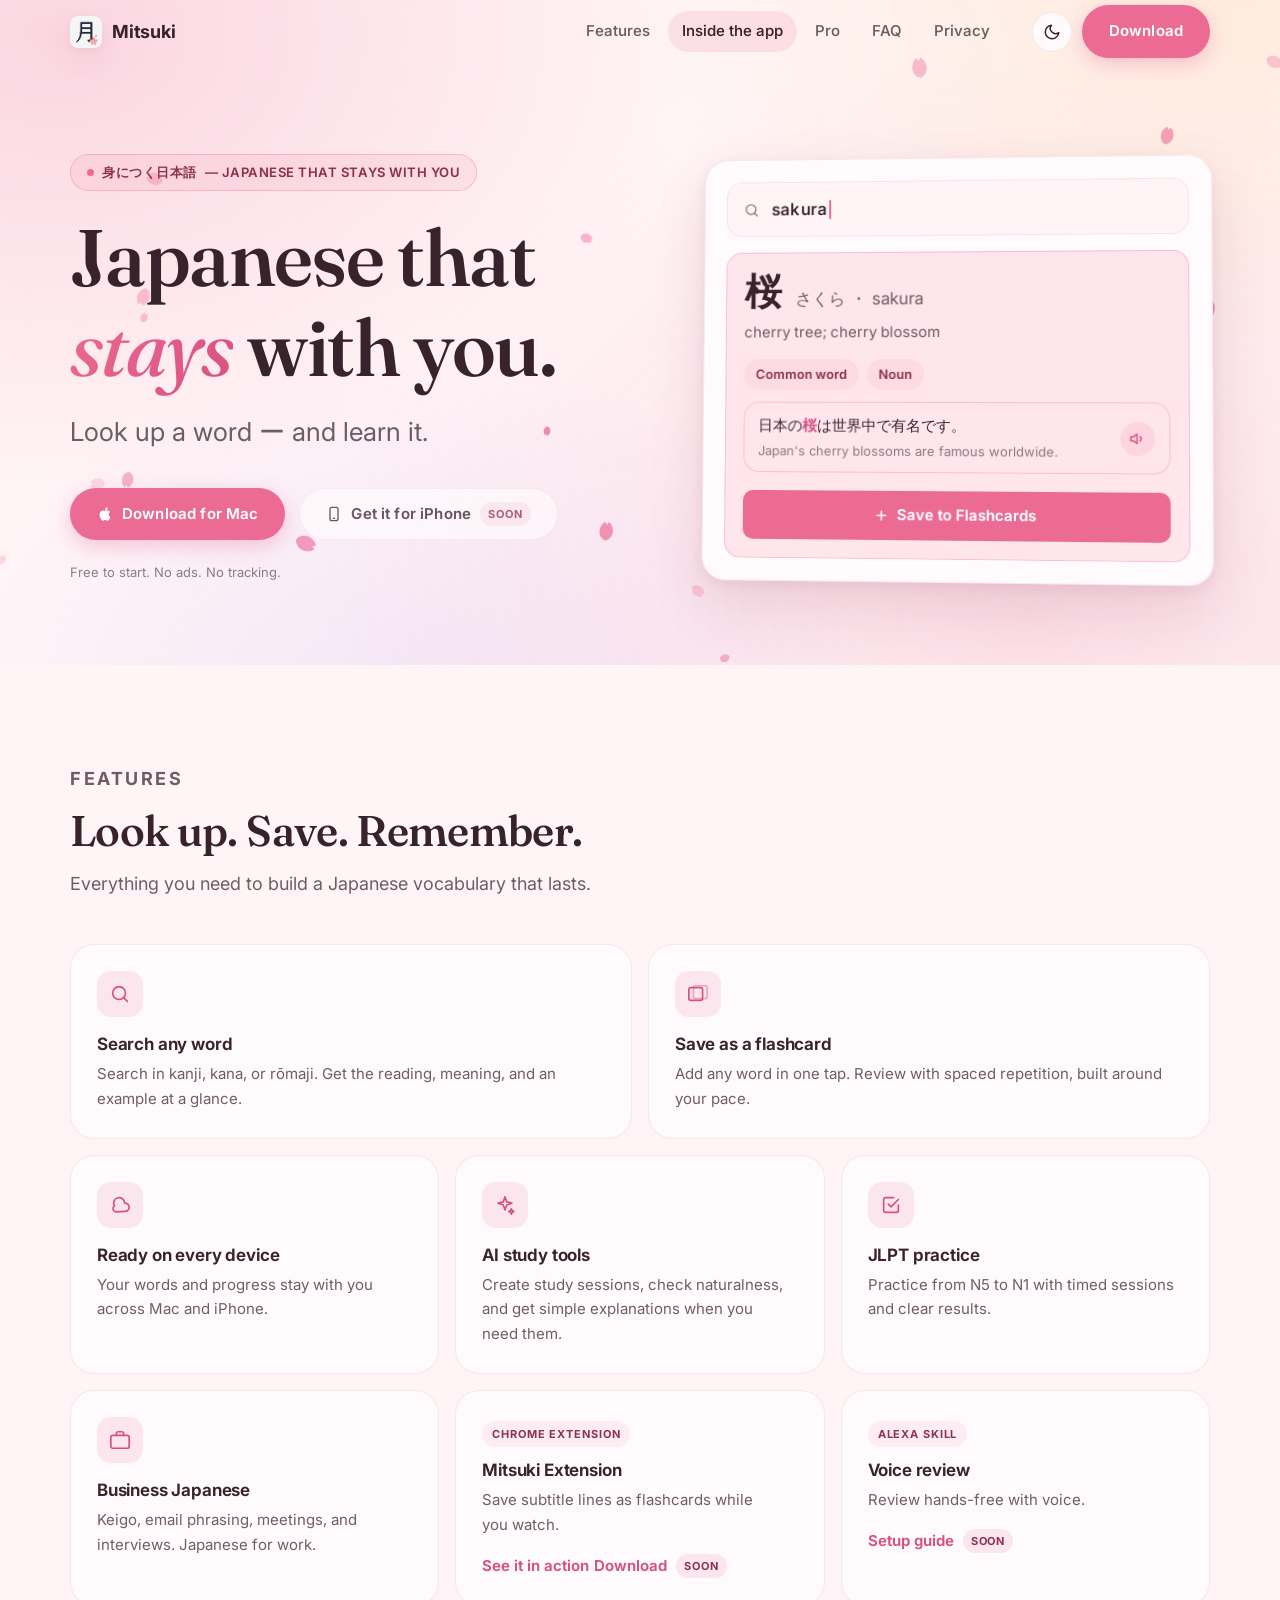
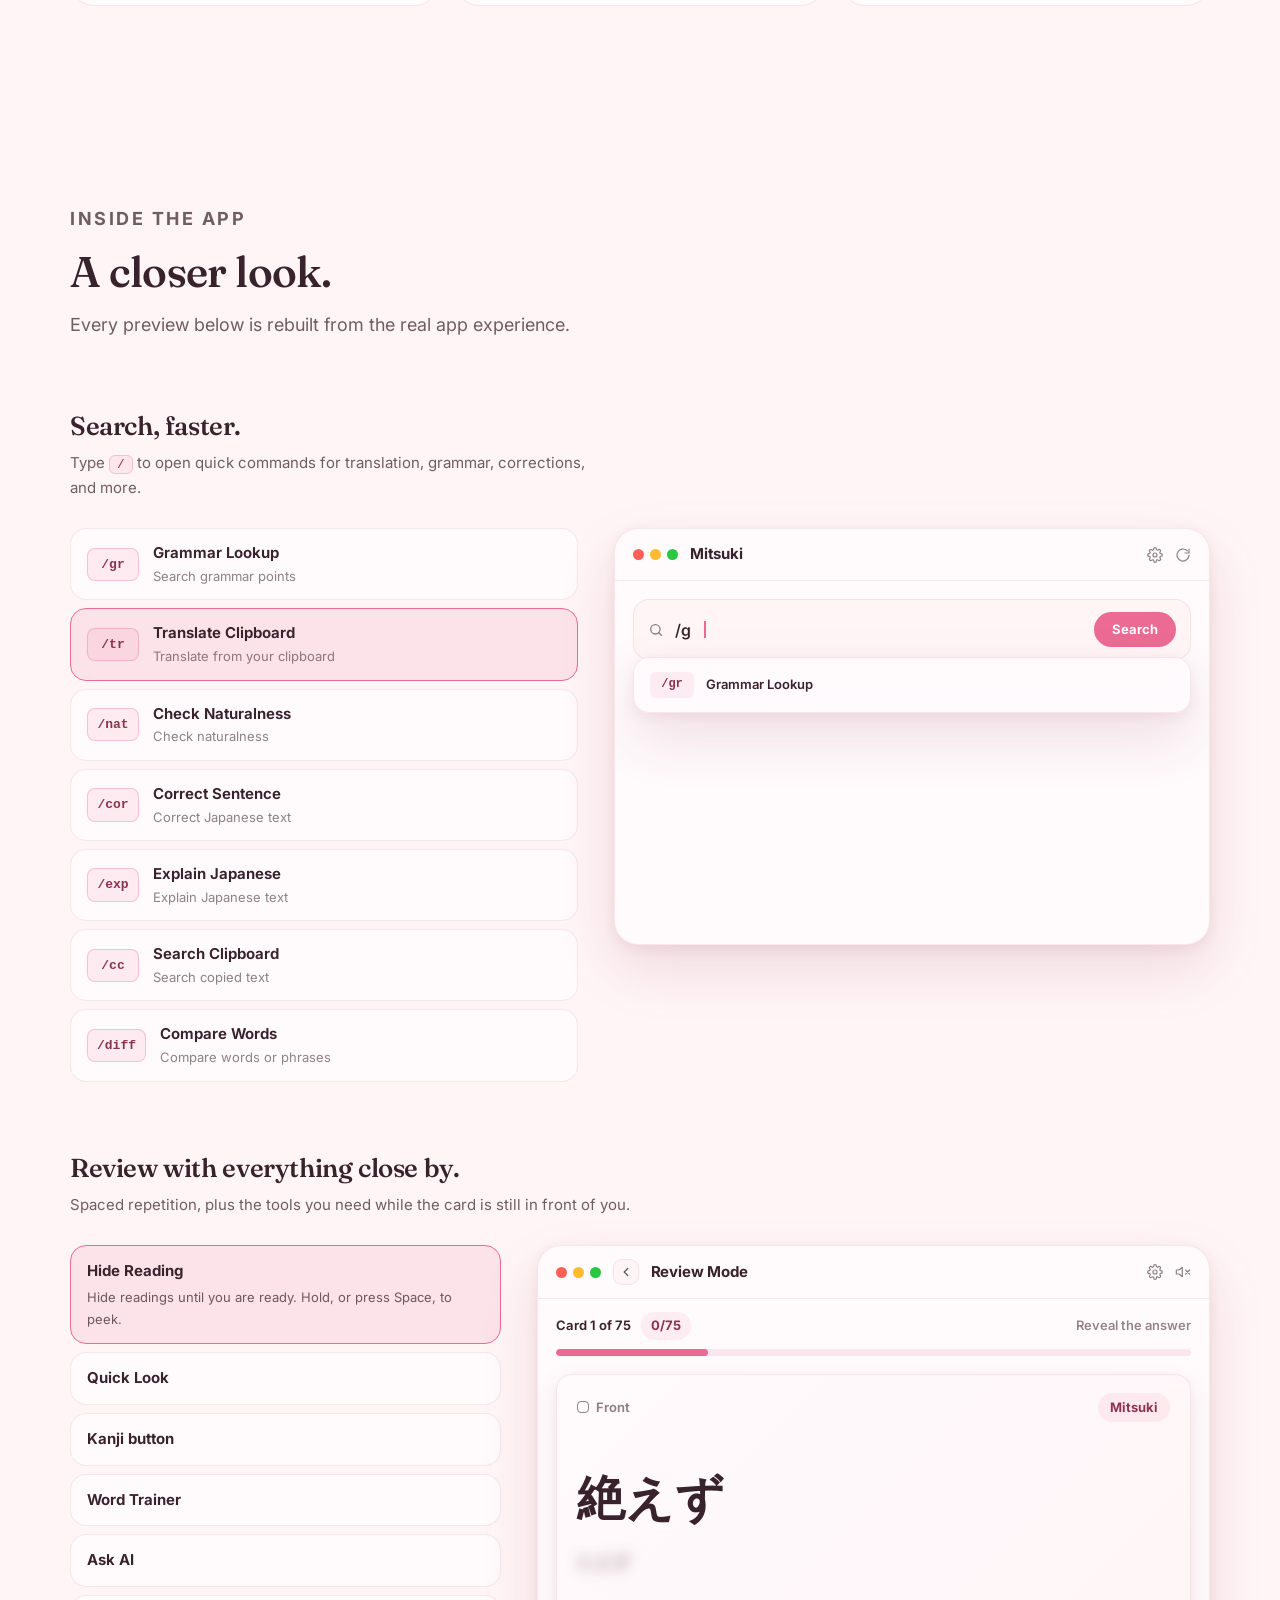
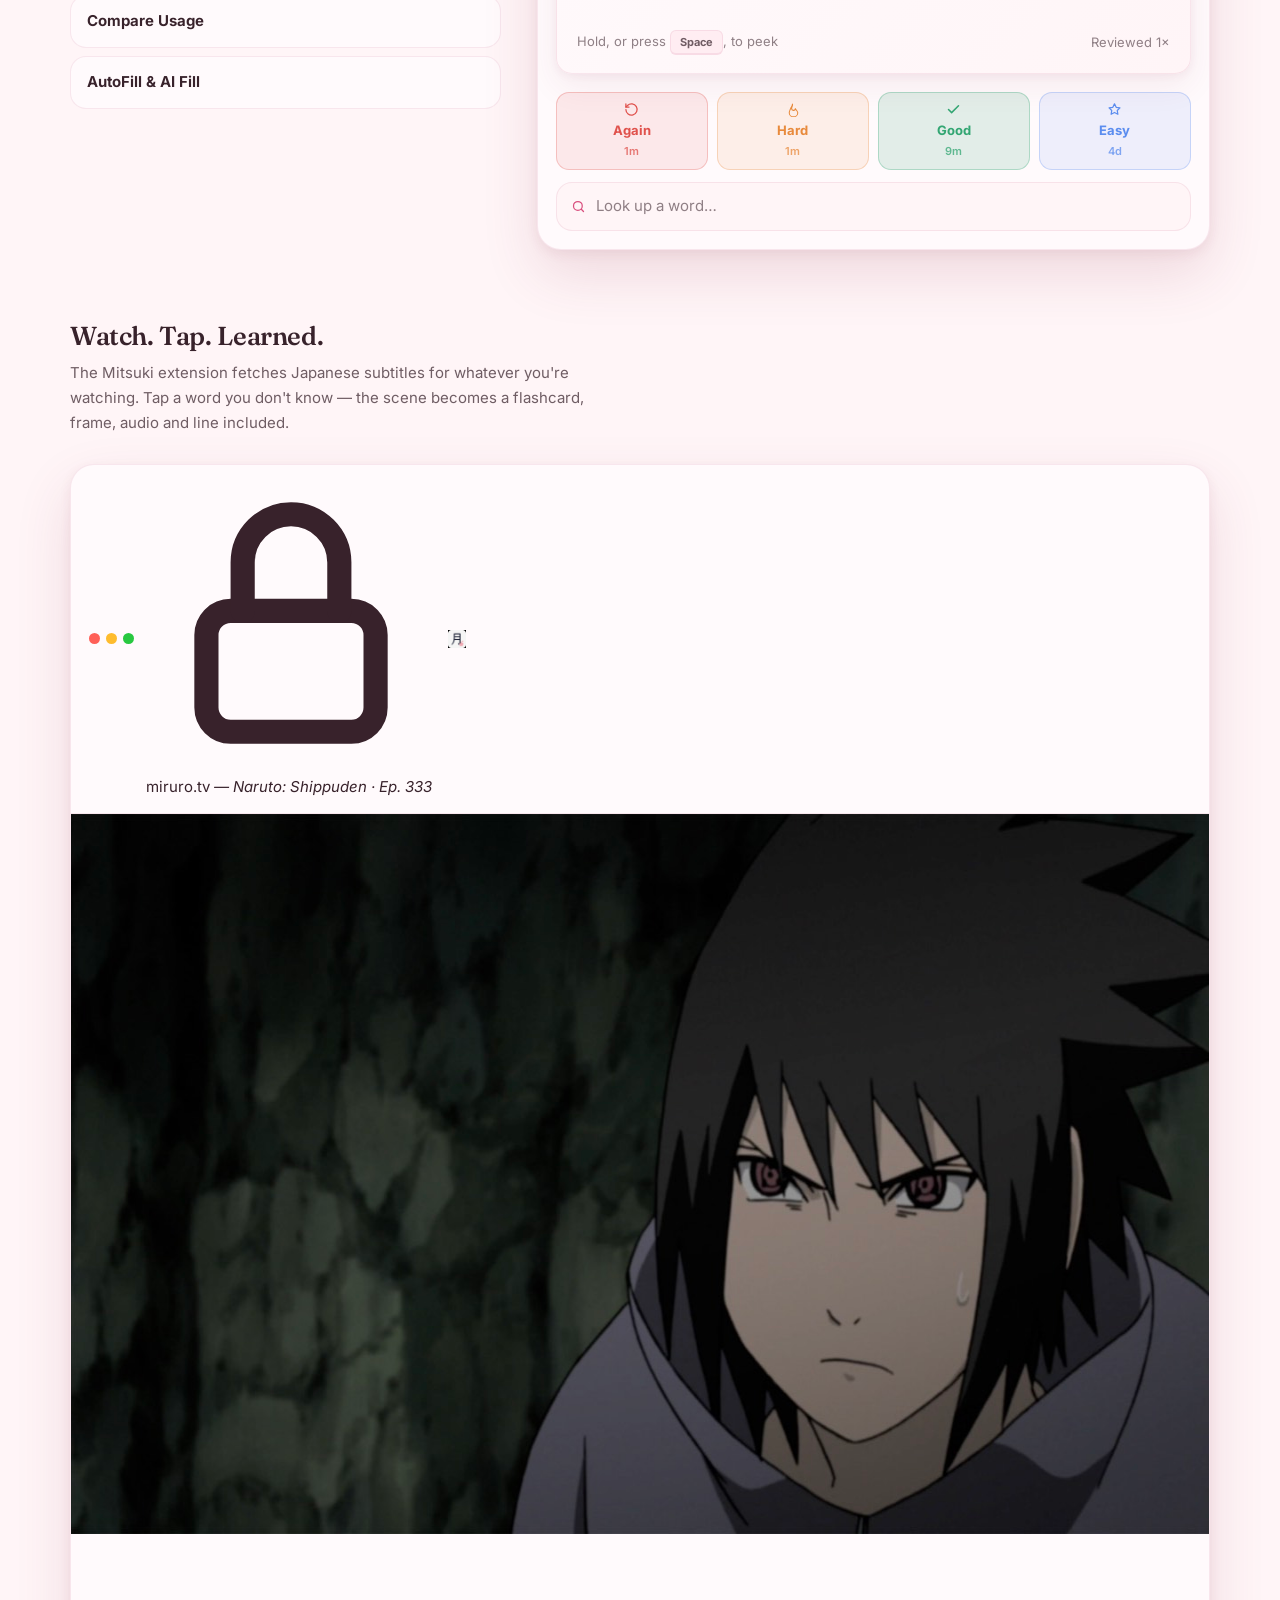
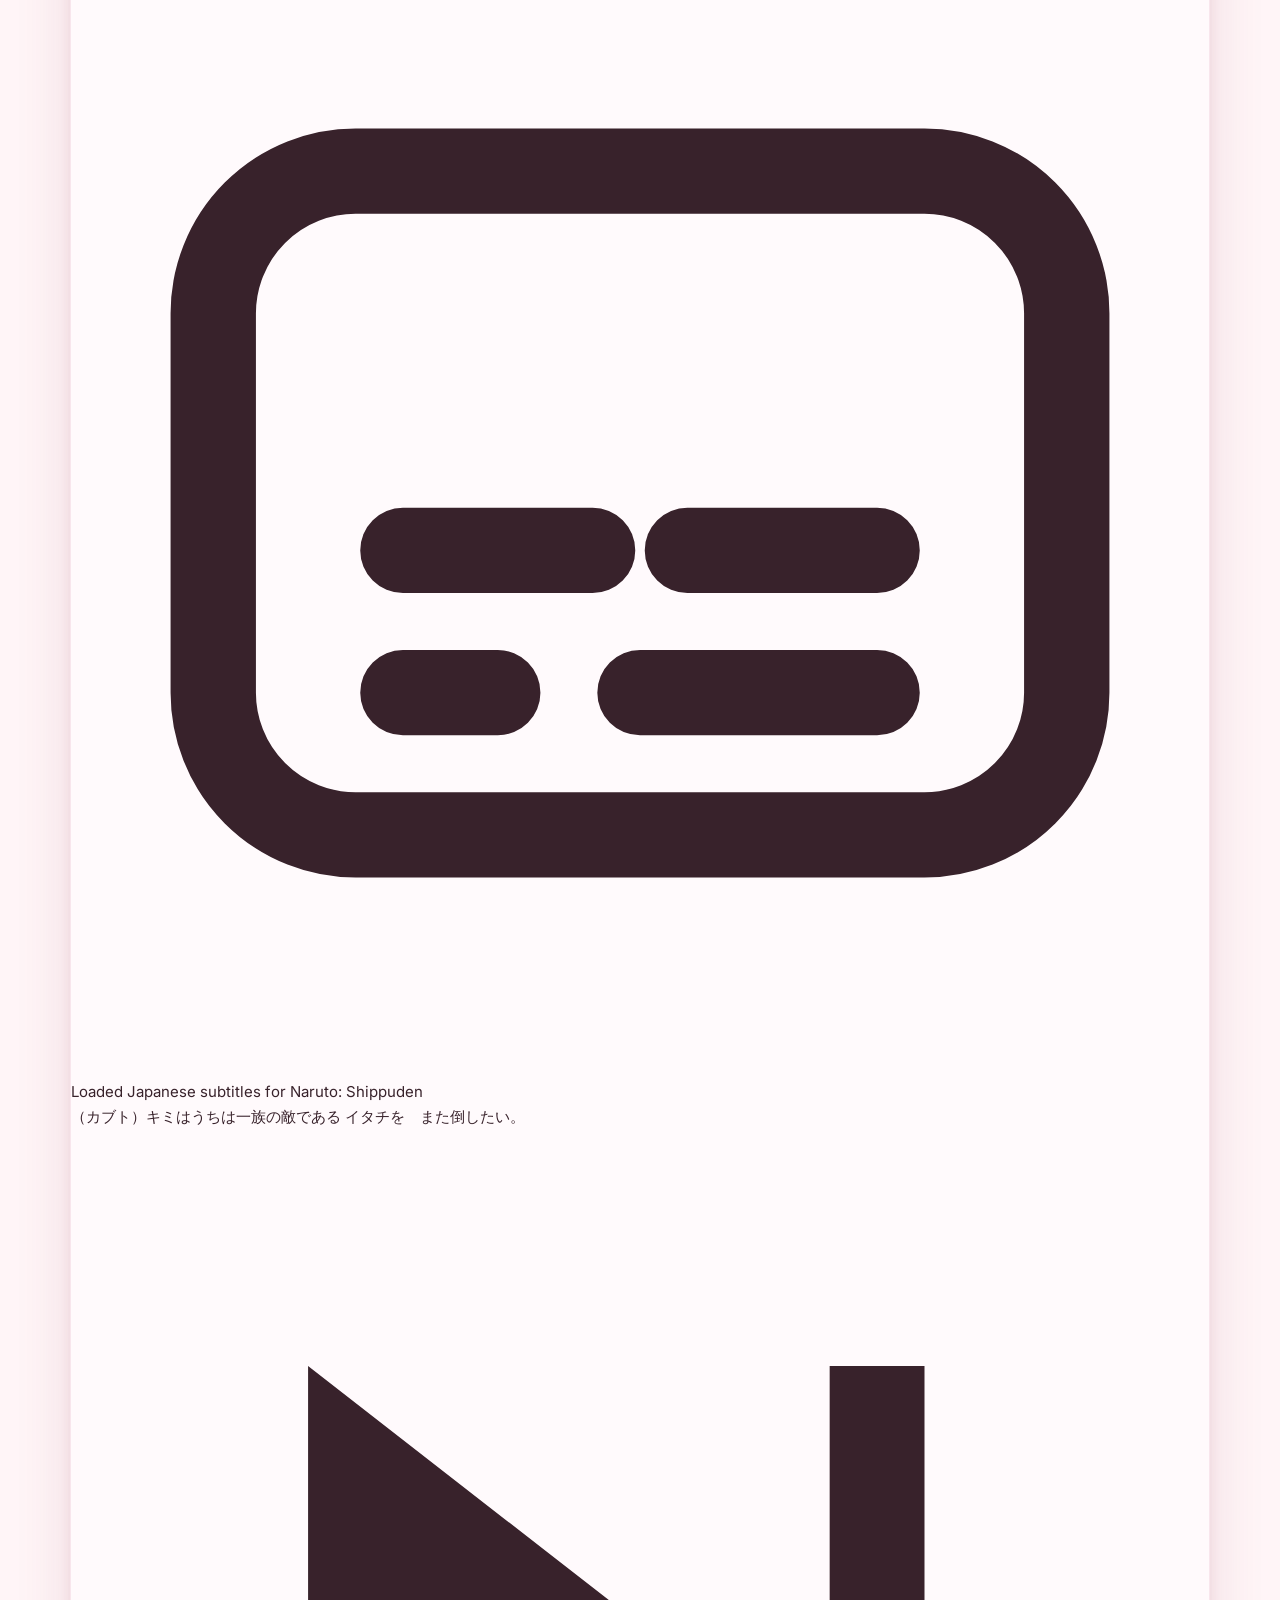
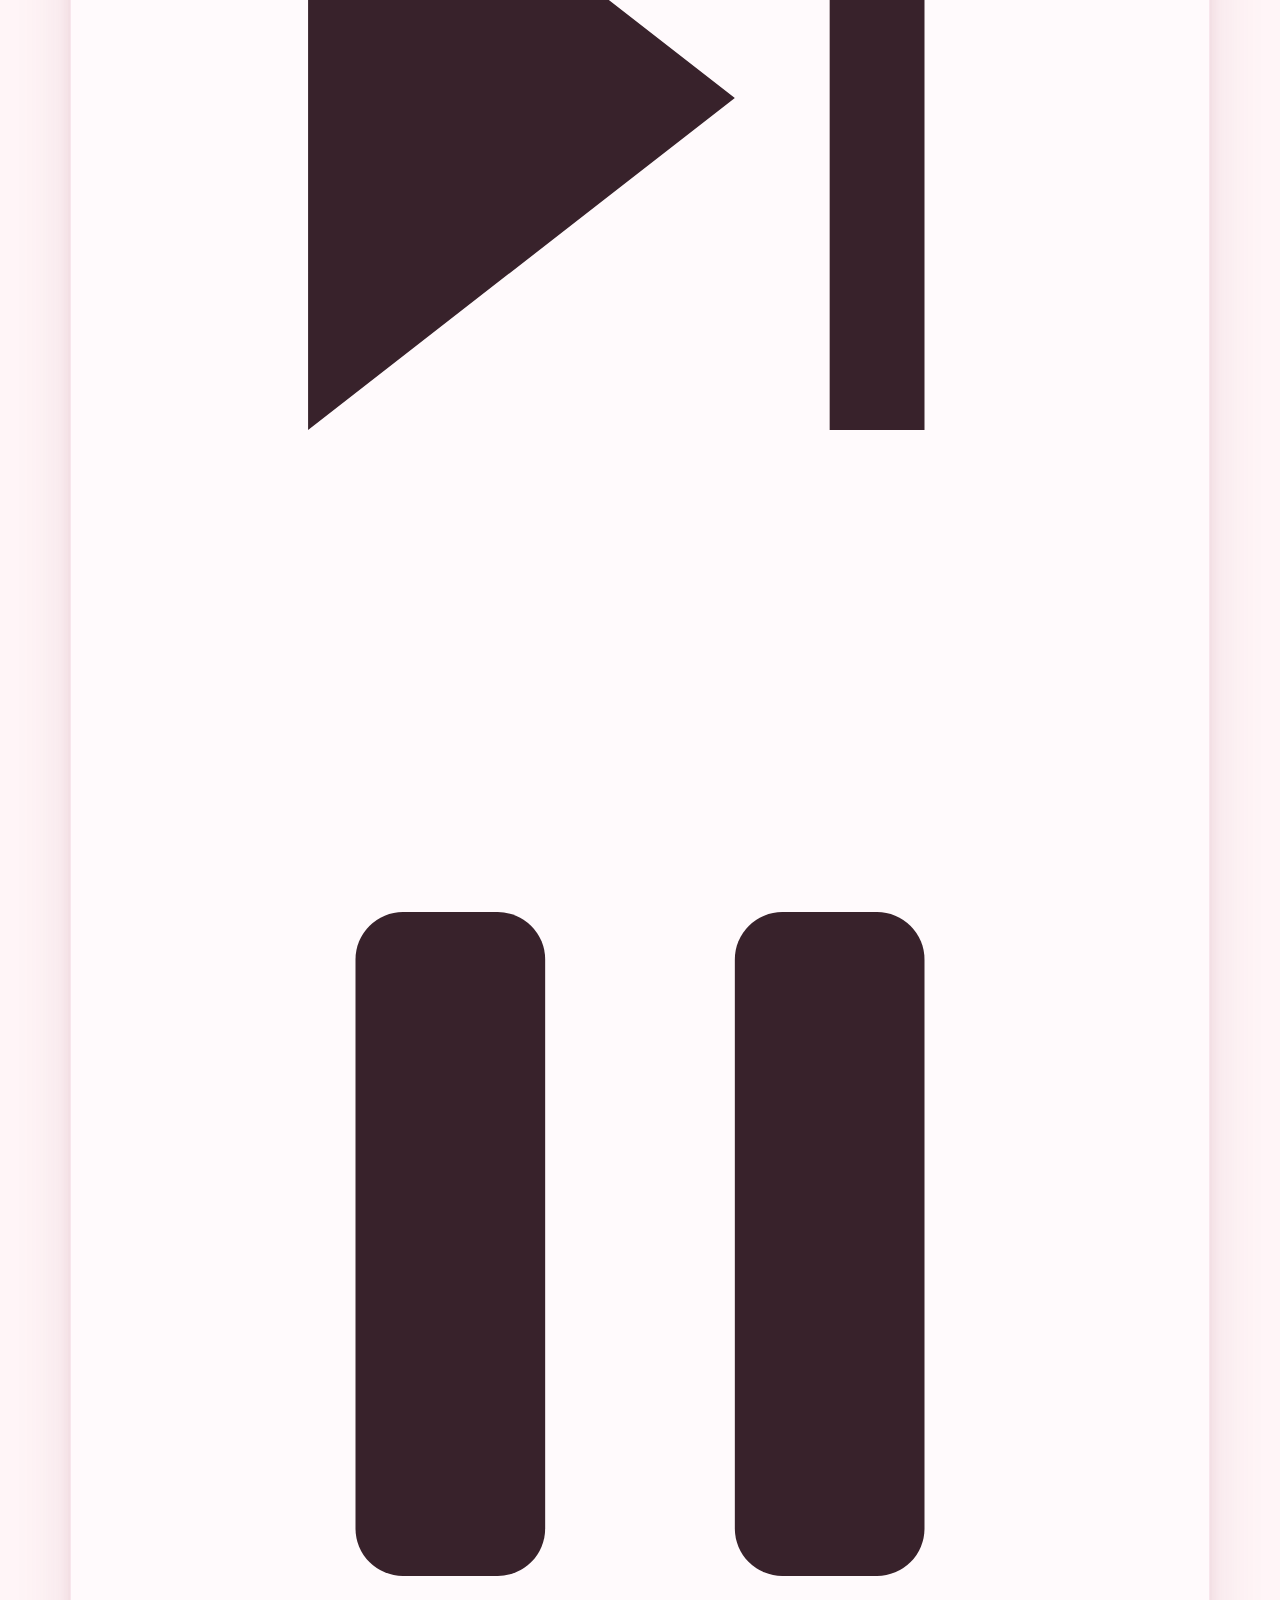
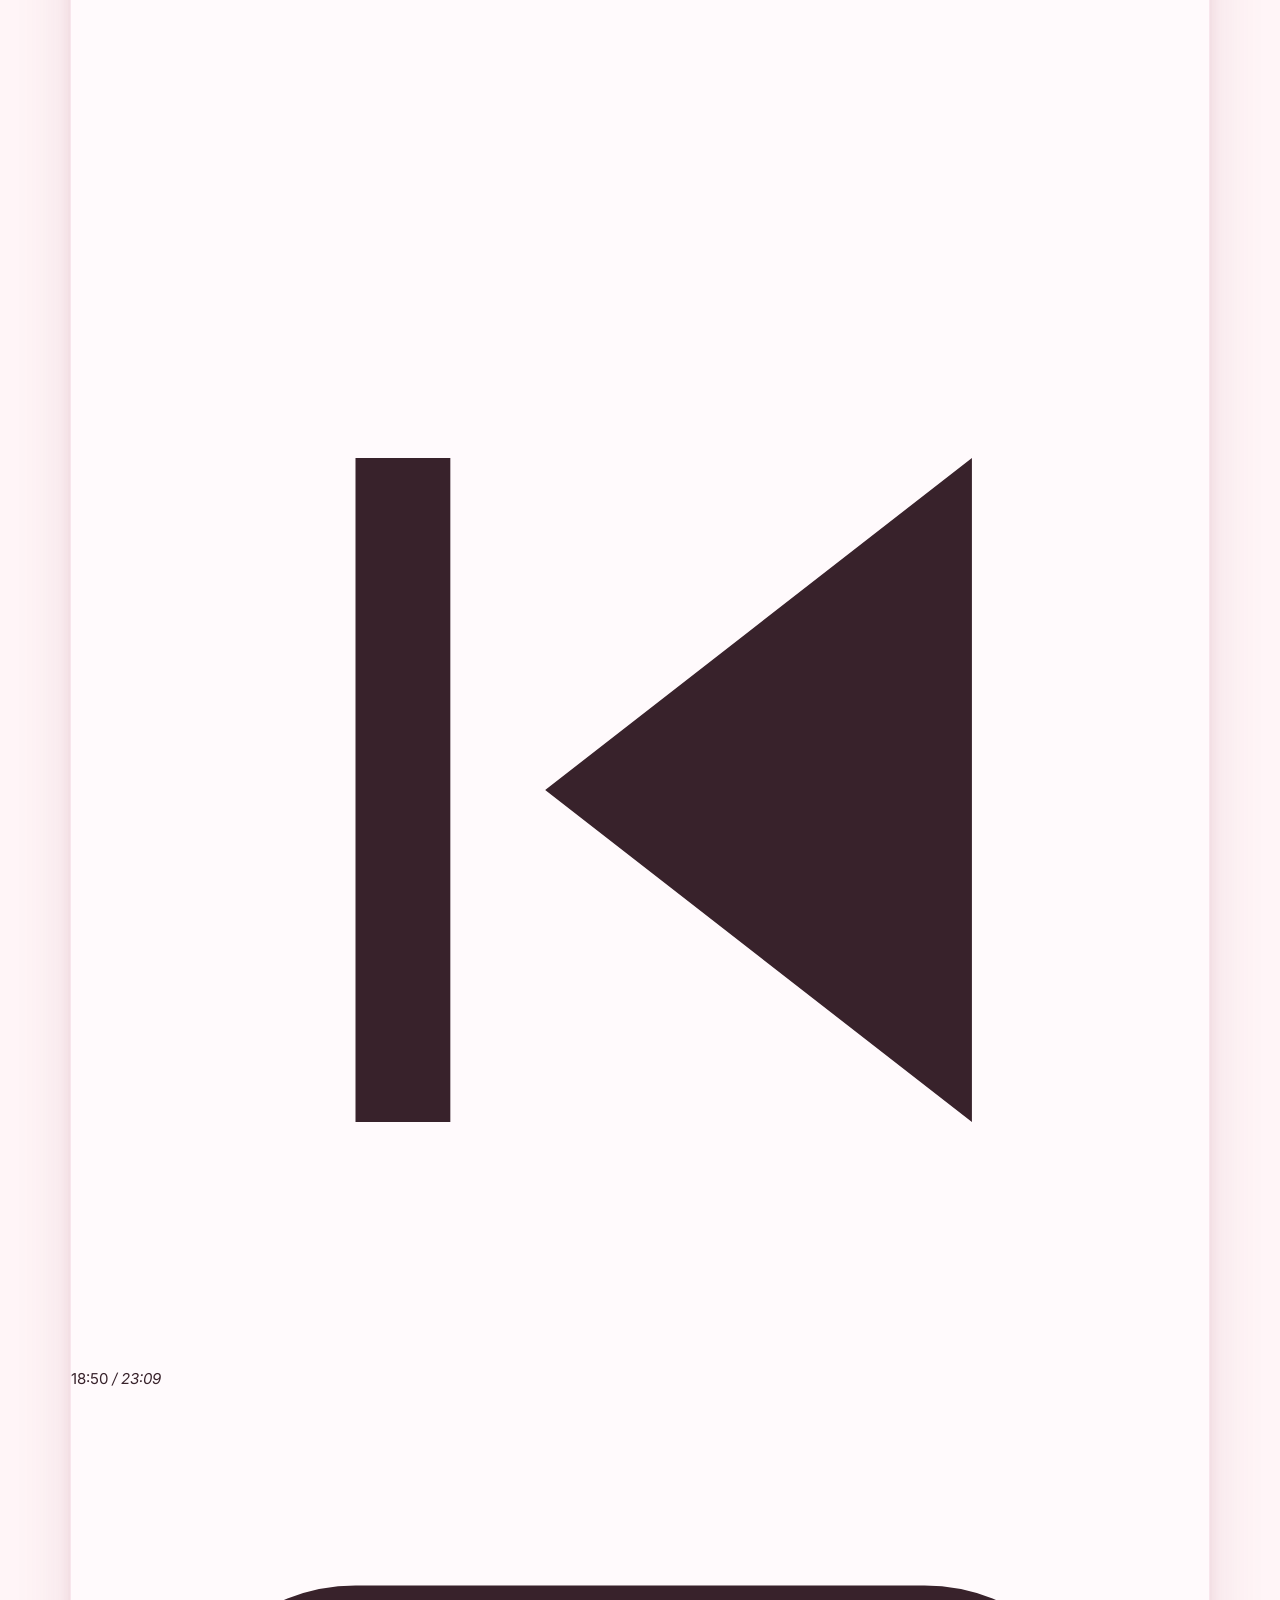
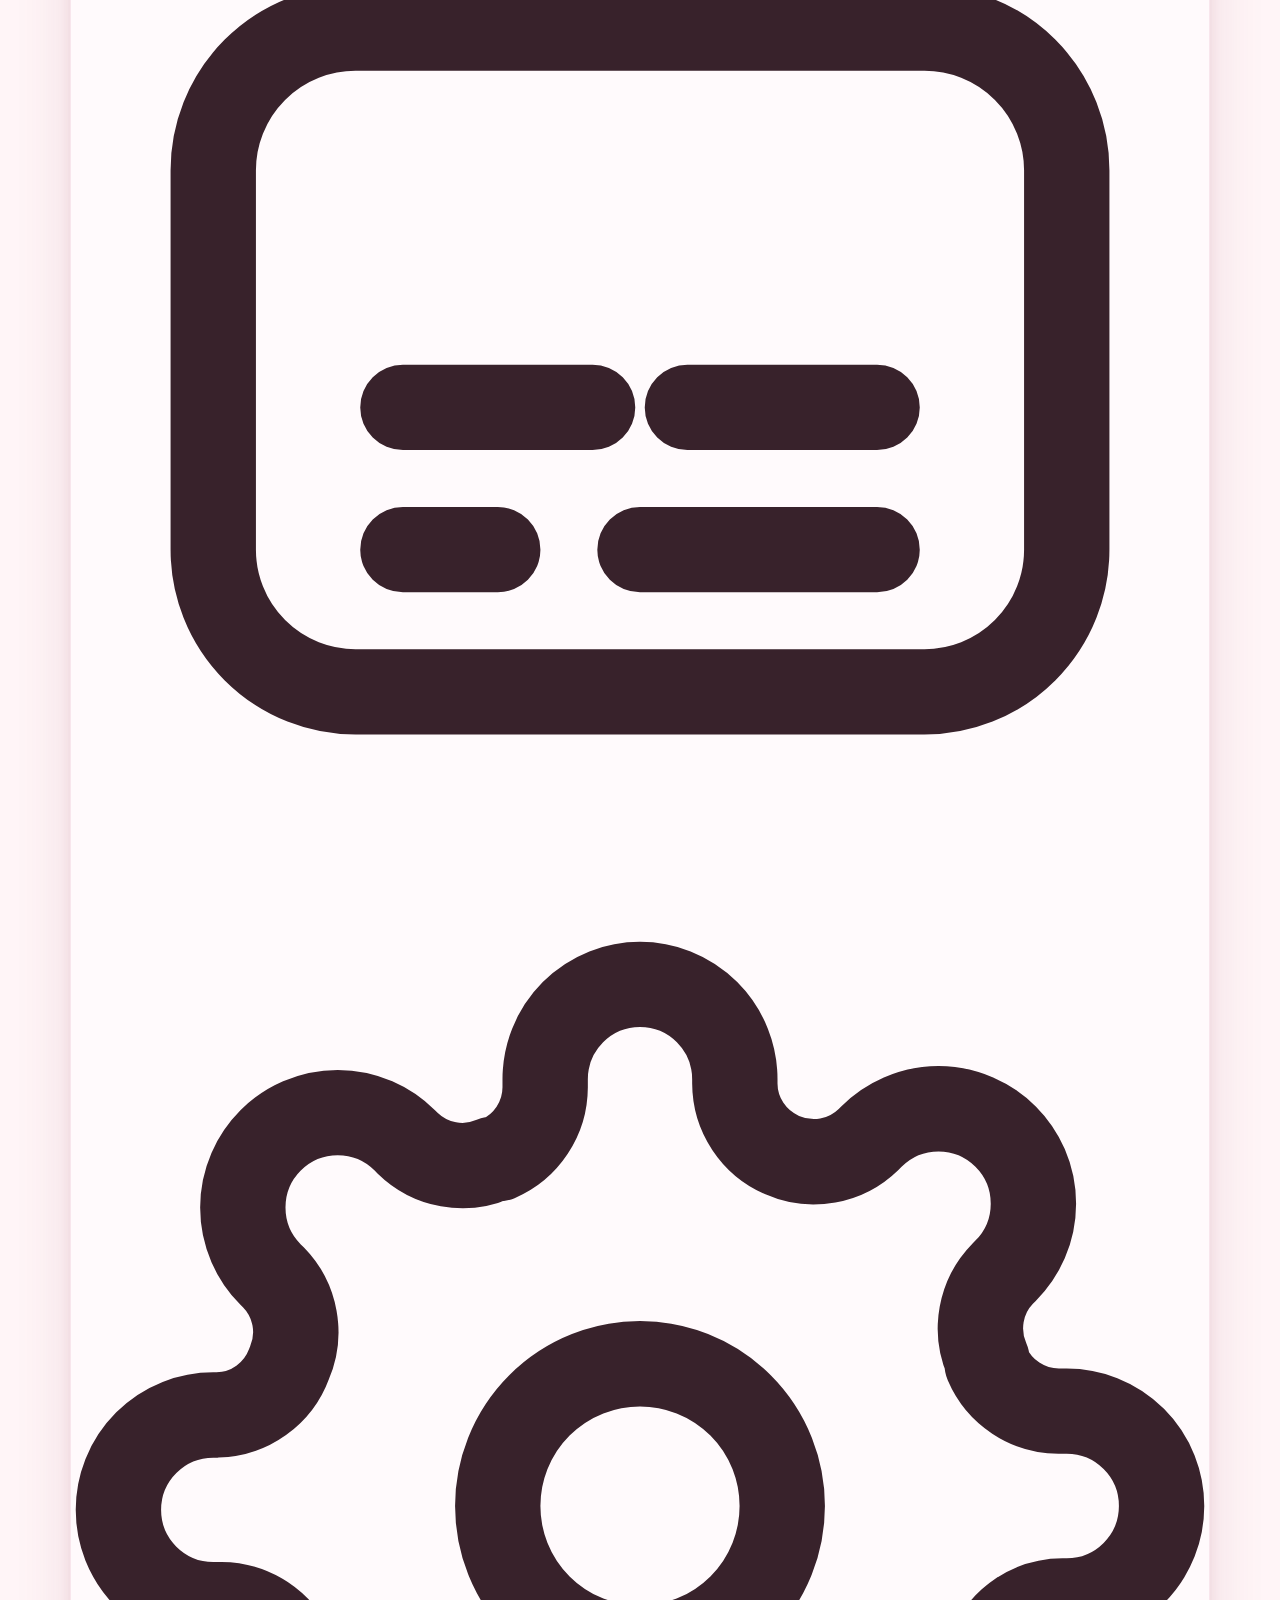
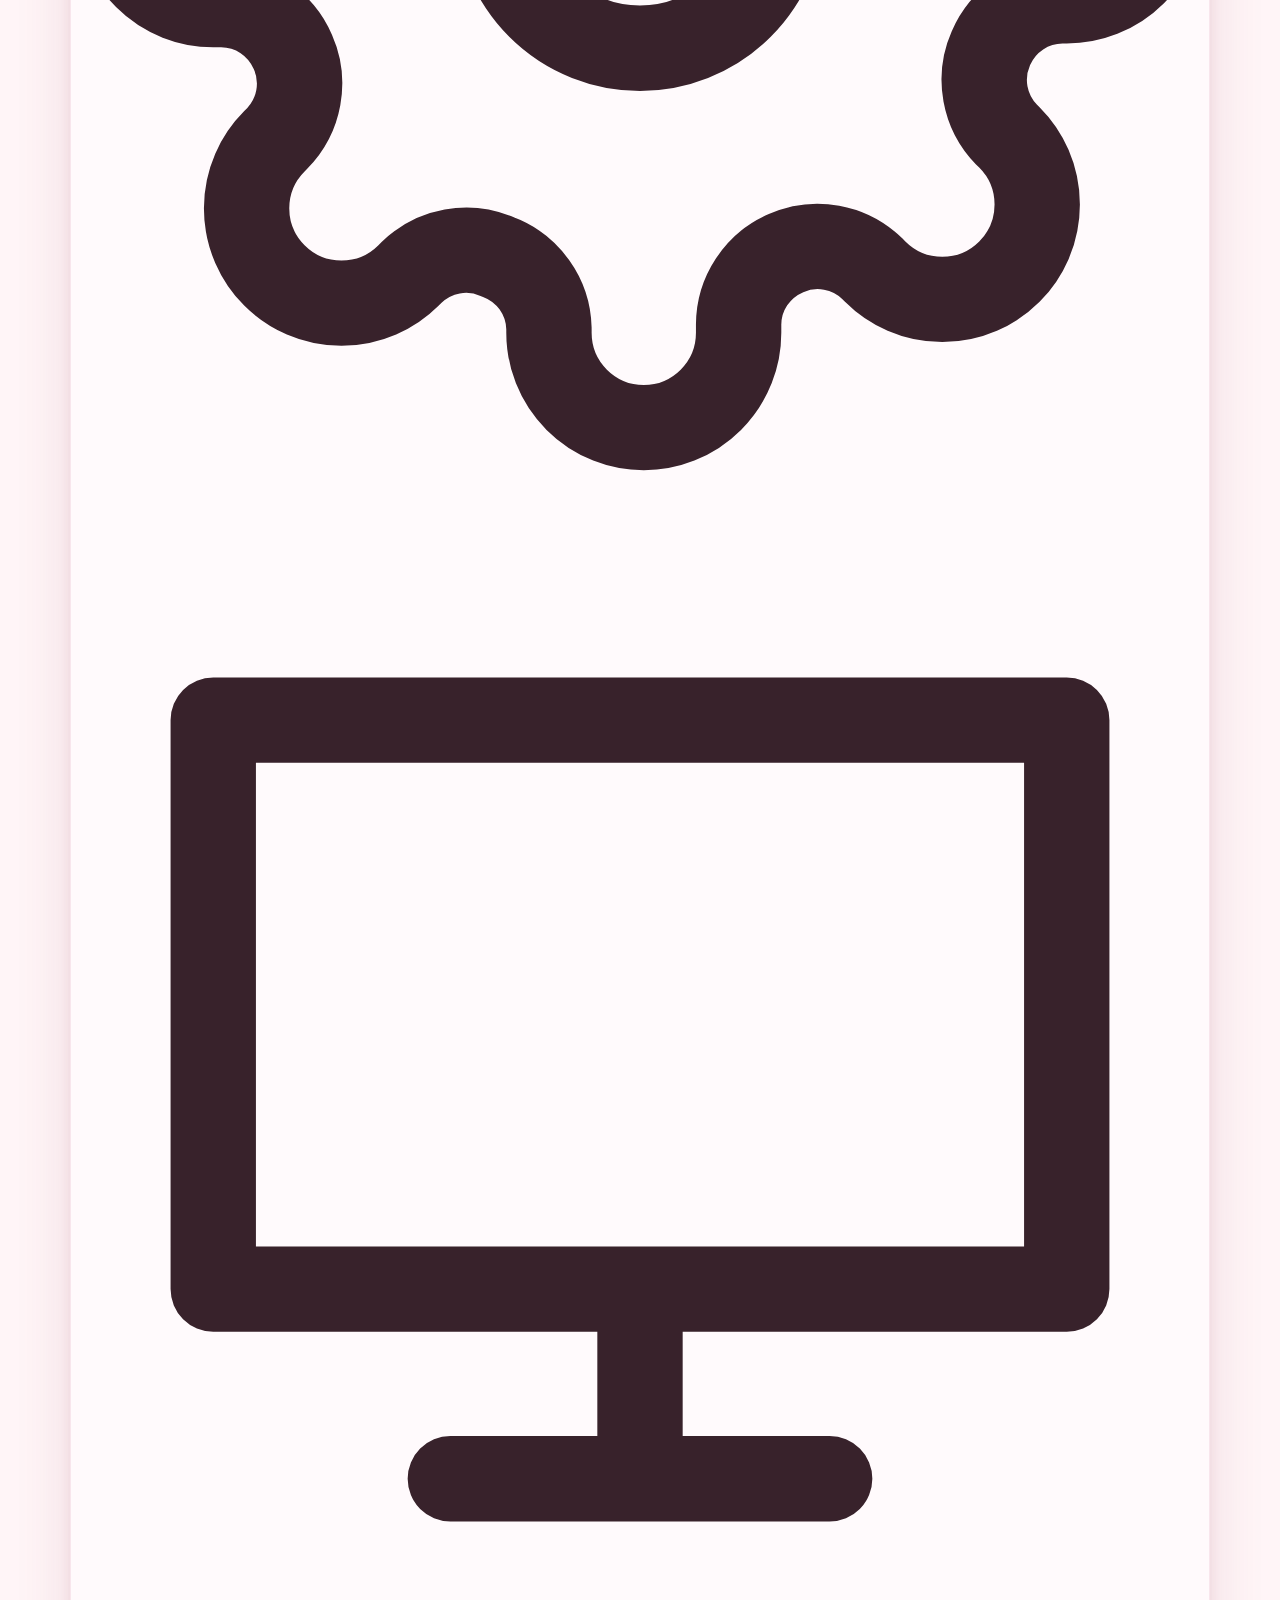
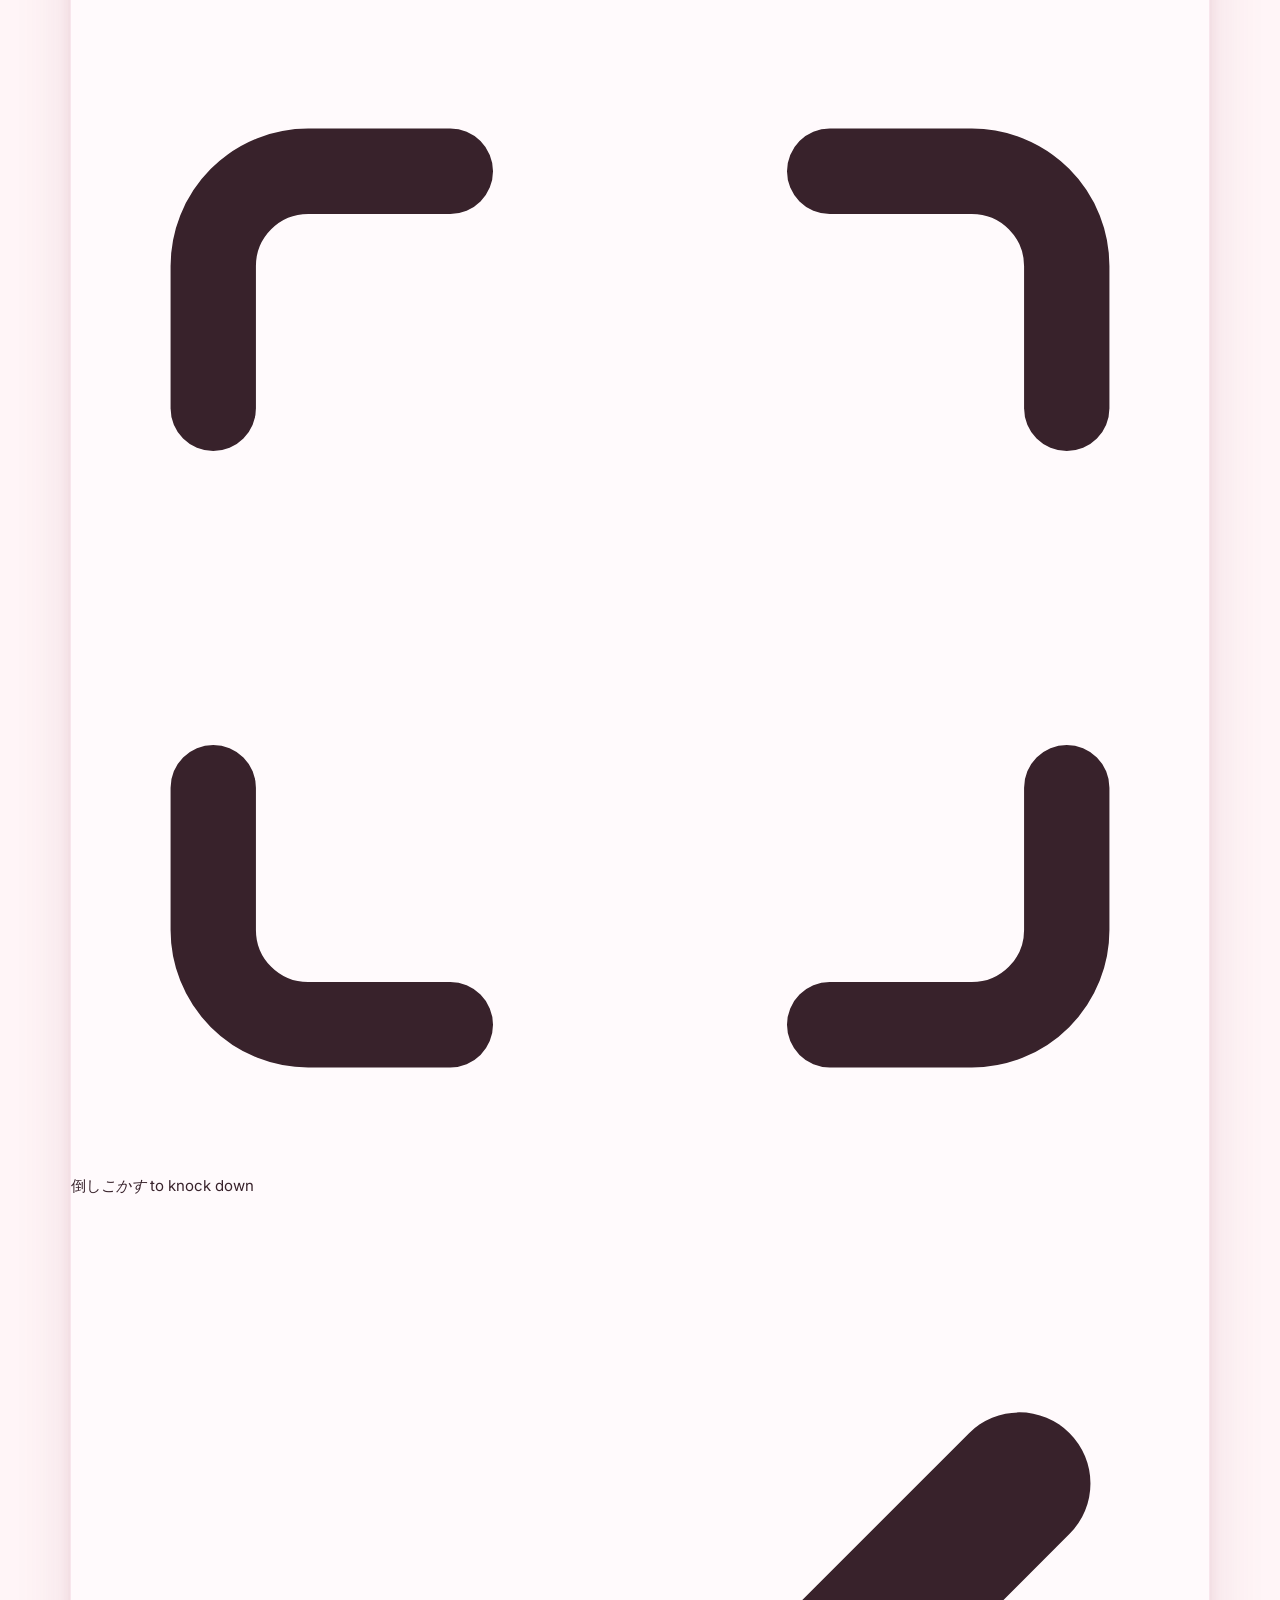
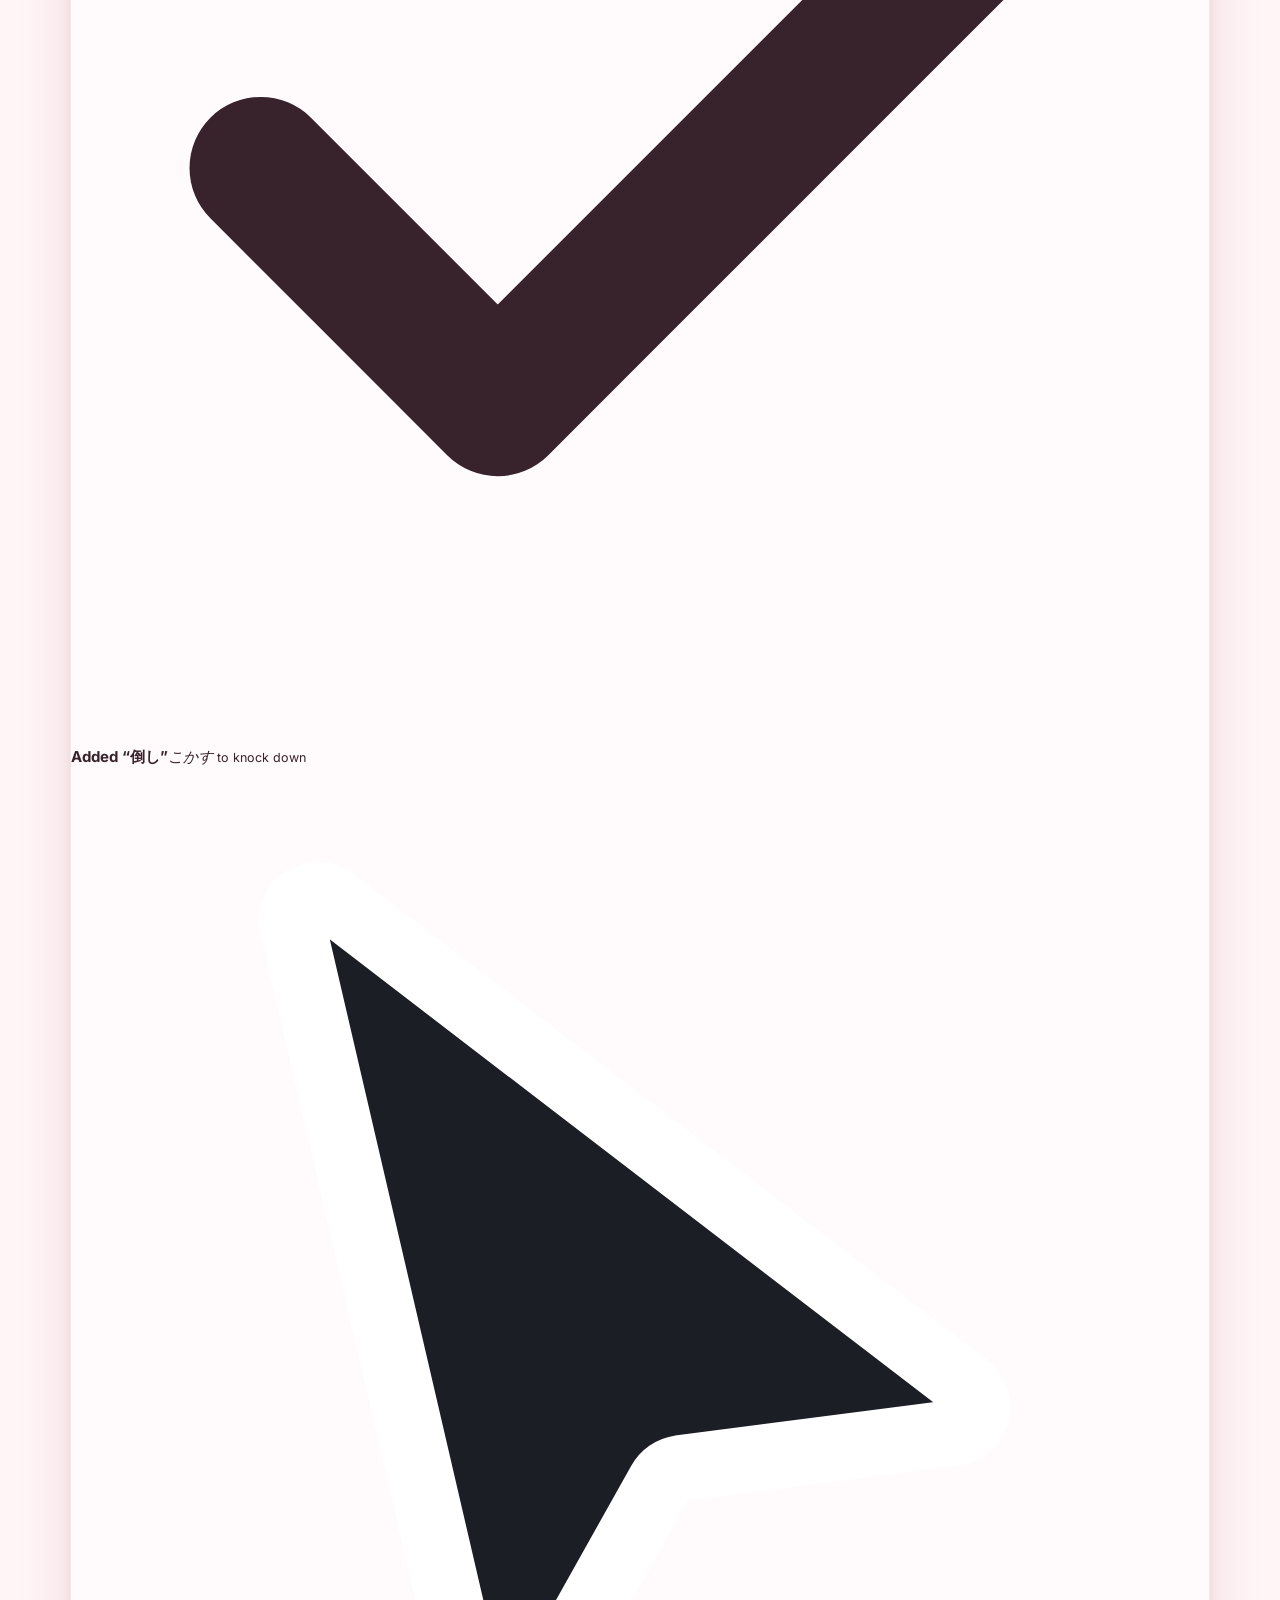
==== commit d94cd1b2: "Better SEO" ====
--- a/index.html
+++ b/index.html
@@ -2,8 +2,8 @@
 <html lang="en" data-theme="light" class="js"><head>
   <meta charset="UTF-8">
   <meta name="viewport" content="width=device-width, initial-scale=1.0">
-  <title>Mitsuki — Japanese, made to stay</title>
-  <meta name="description" content="A quiet, focused way to look up Japanese words, save them, and remember them.">
+  <title>Mitsuki — Japanese Flashcards & Dictionary App</title>
+  <meta name="description" content="Mitsuki is a Japanese learning app for Mac and iPhone. Look up Japanese words, save them as flashcards, review with spaced repetition, and learn from anime subtitles.">
 
   <meta name="google-site-verification" content="70dNfQIuqkXc-LH8qN6UcrABFzzEn81xI1q19hvLMRo" />
   <meta property="og:title" content="Mitsuki — Japanese, made to stay">
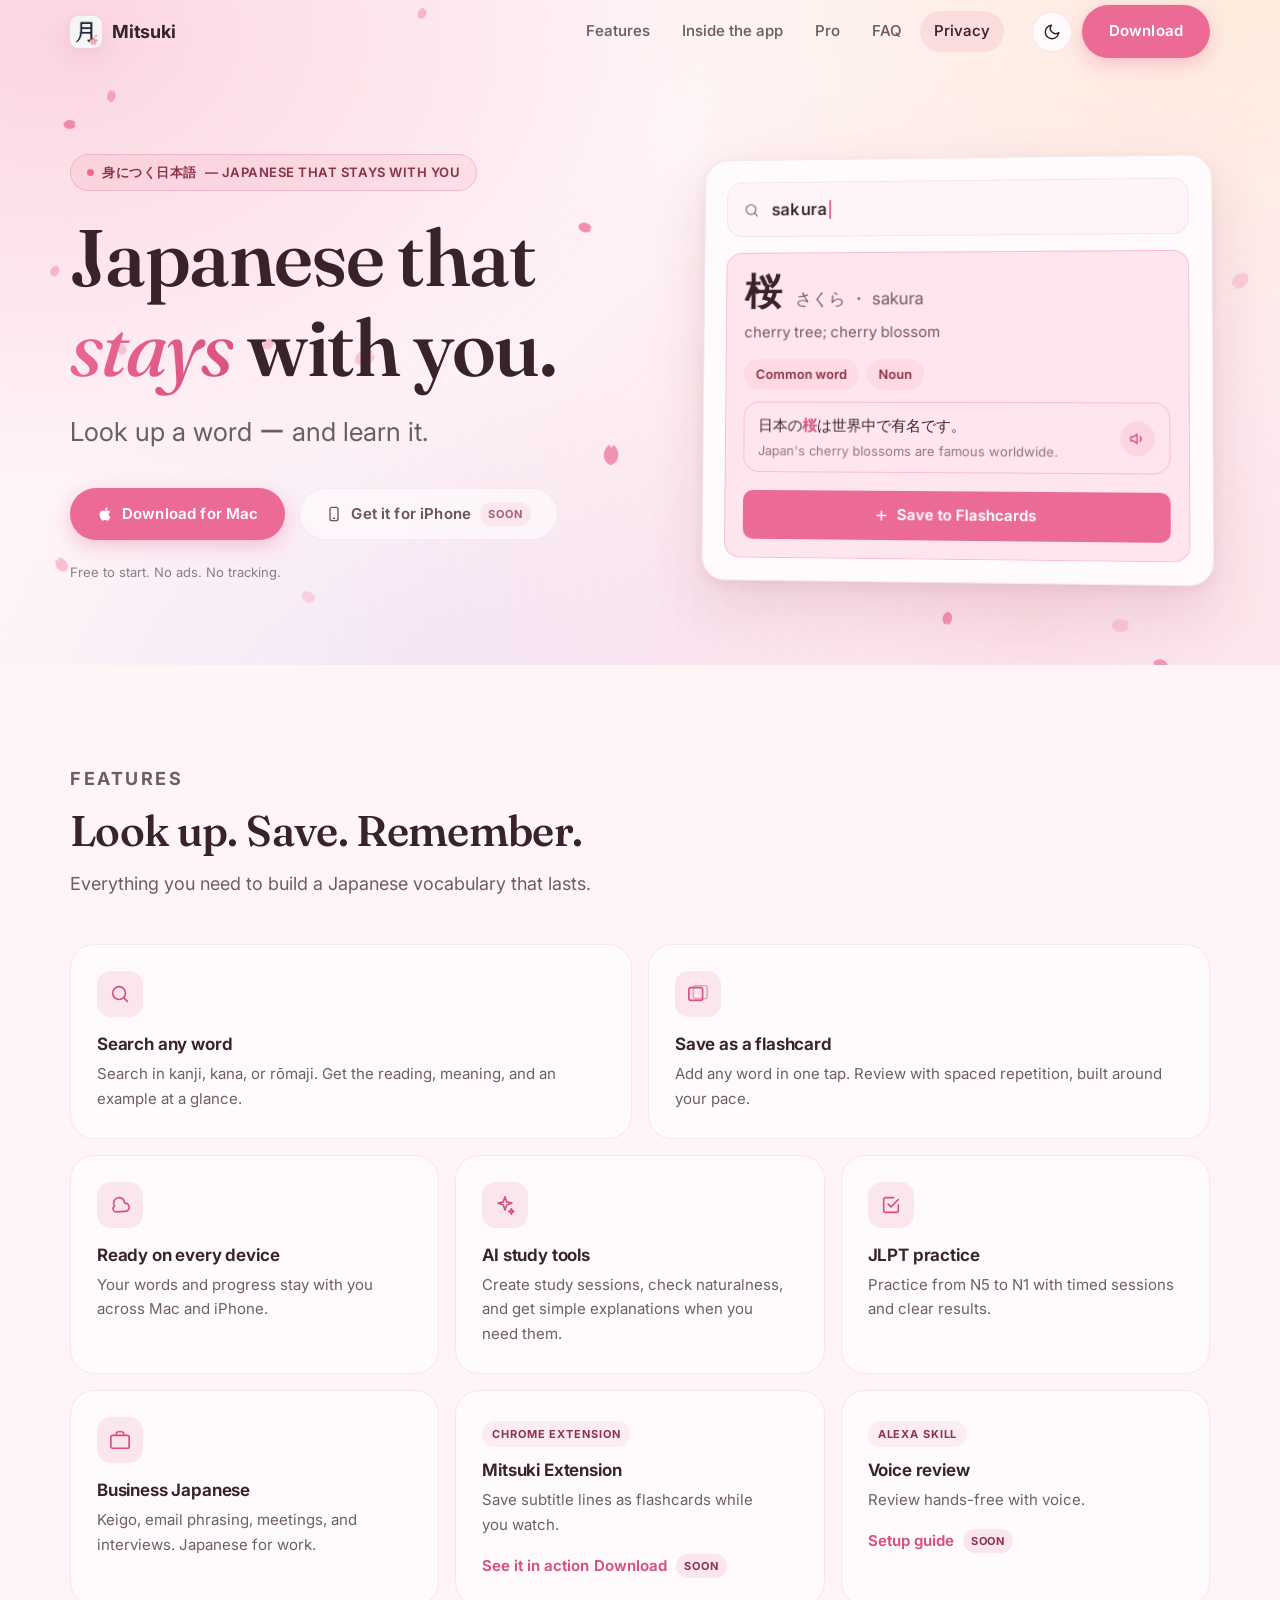
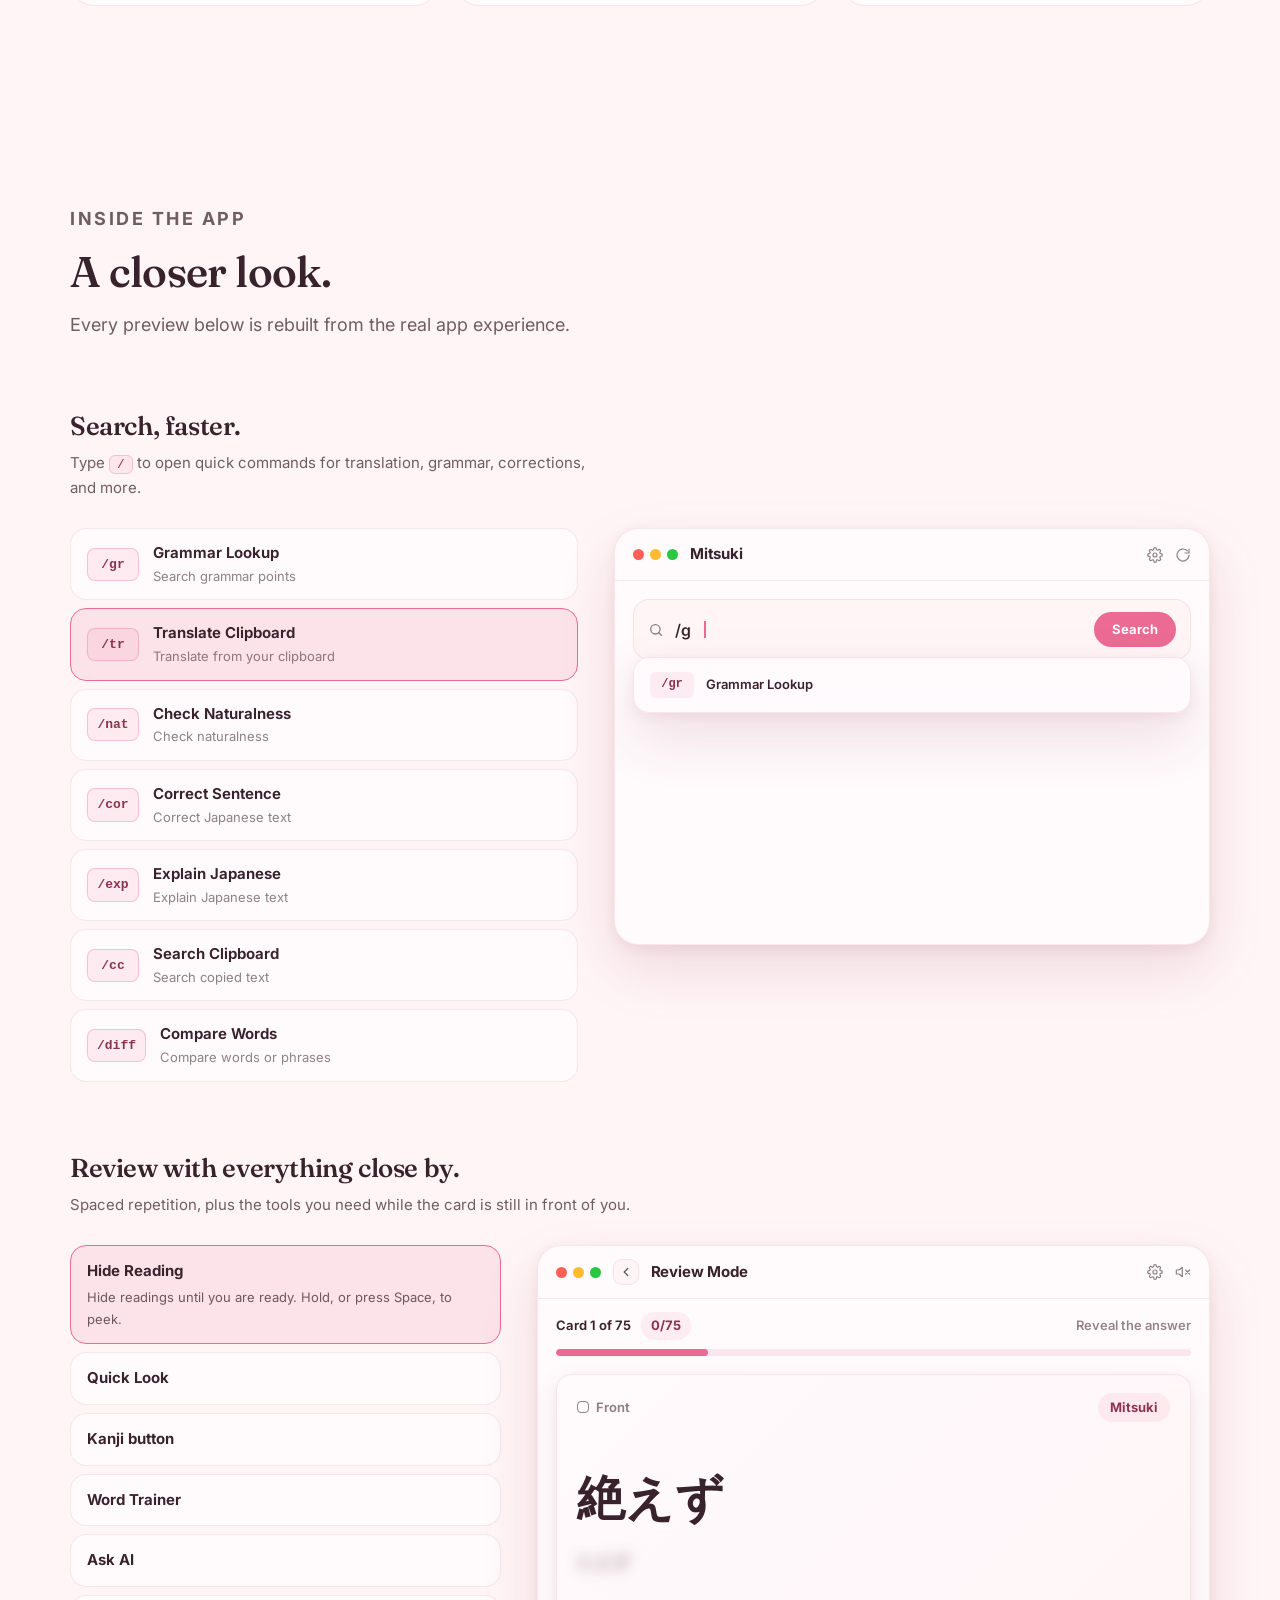
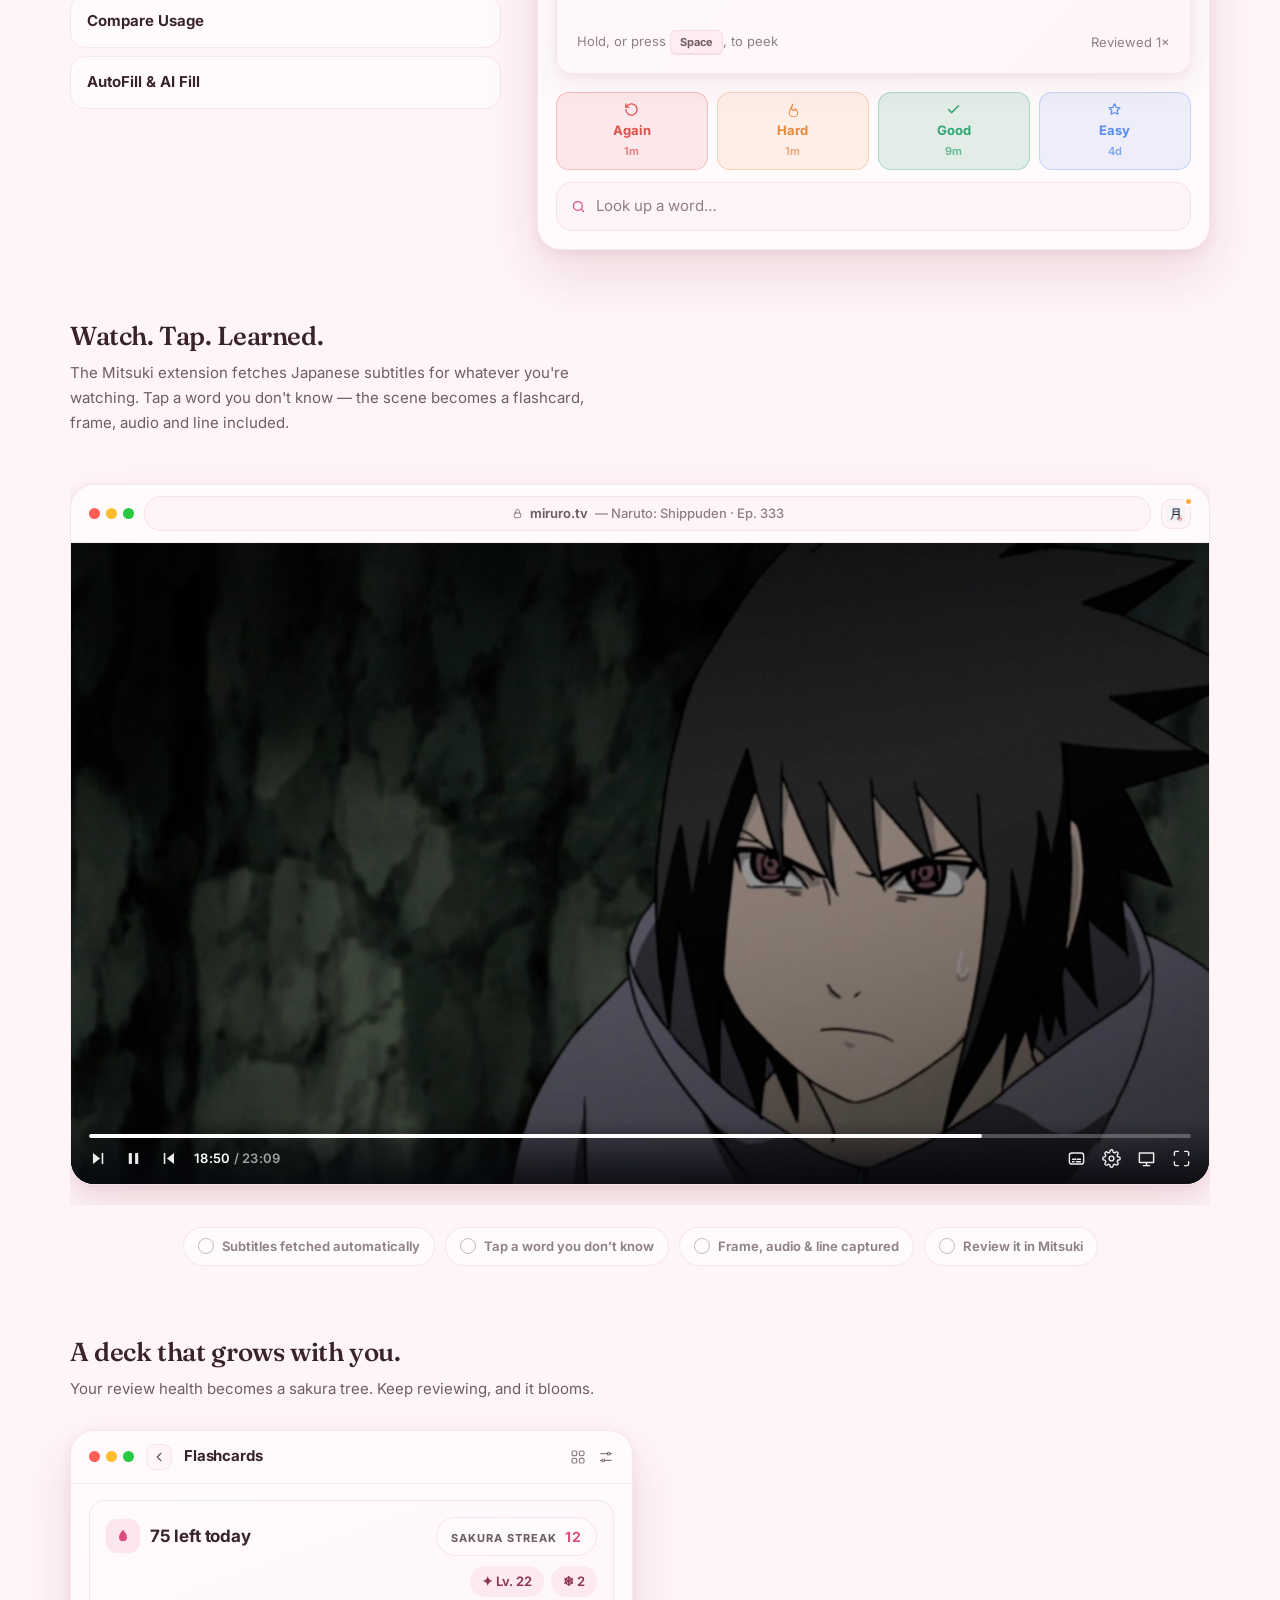
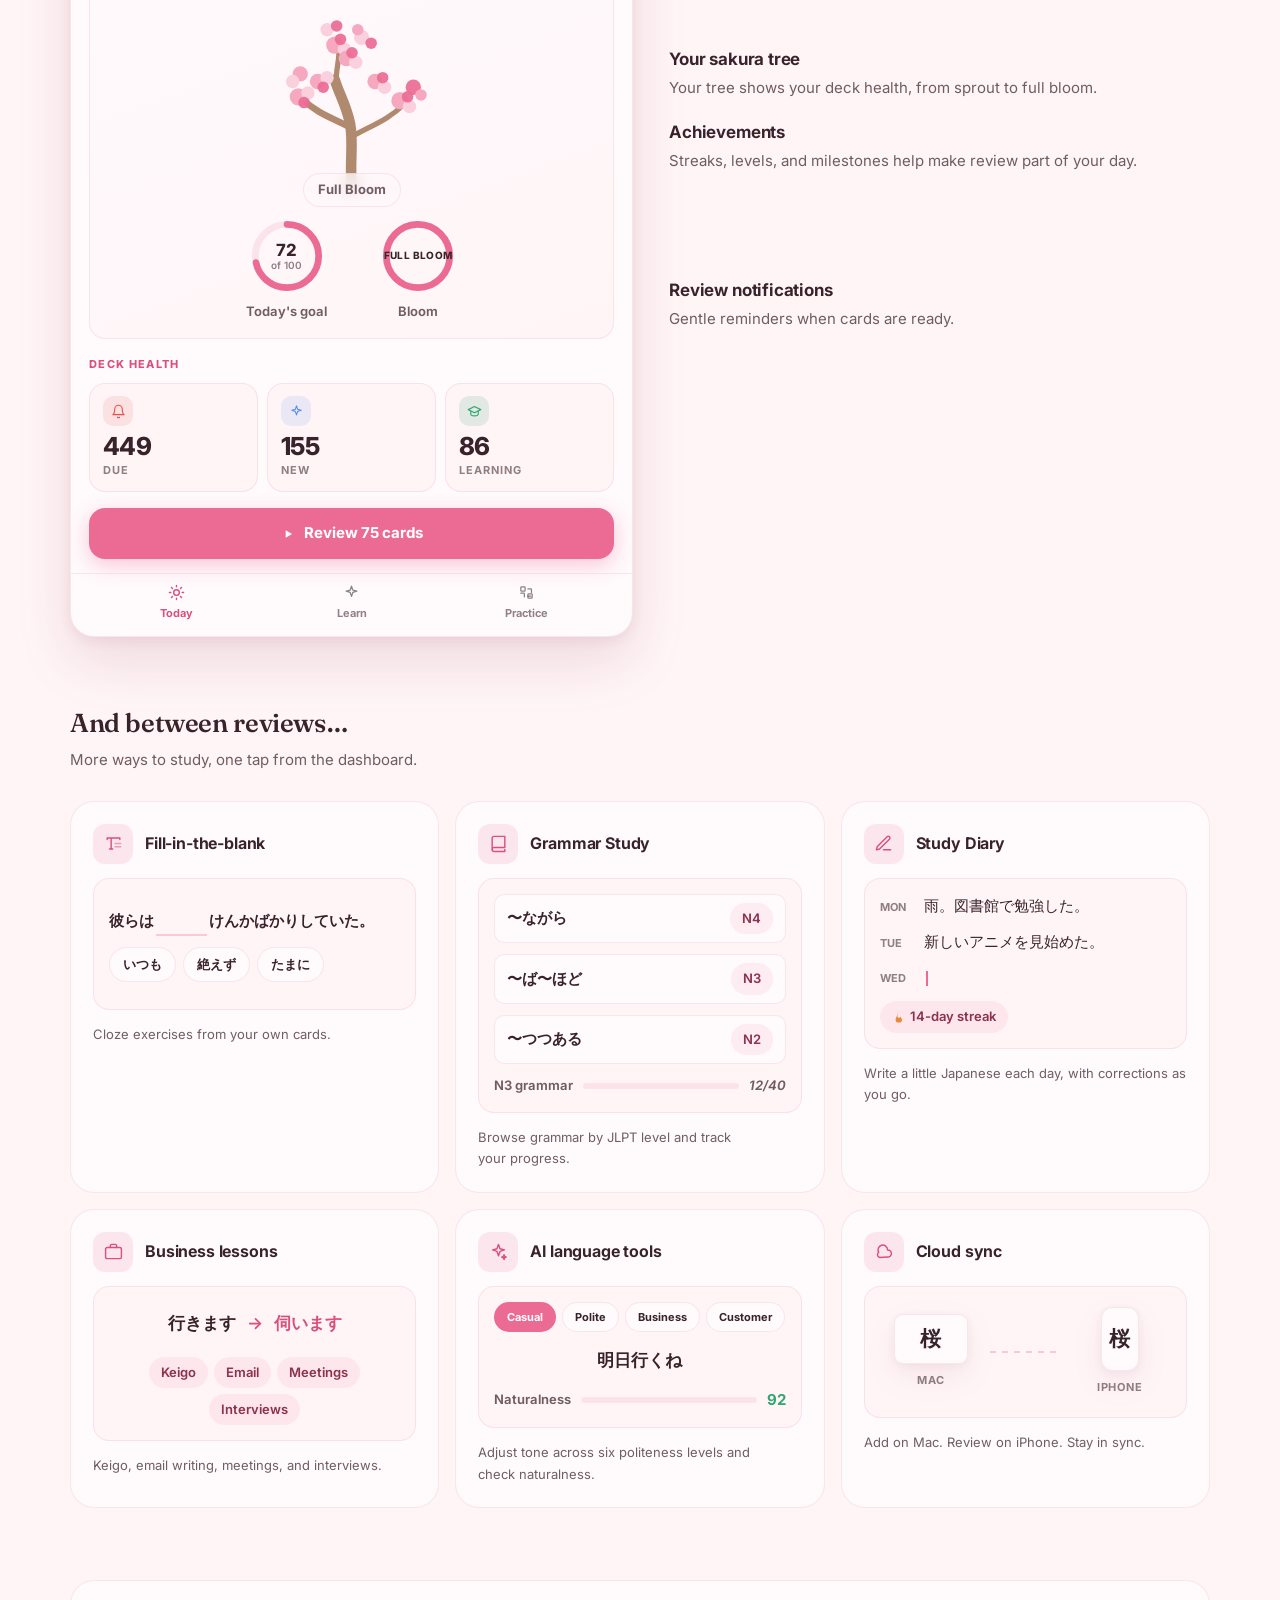
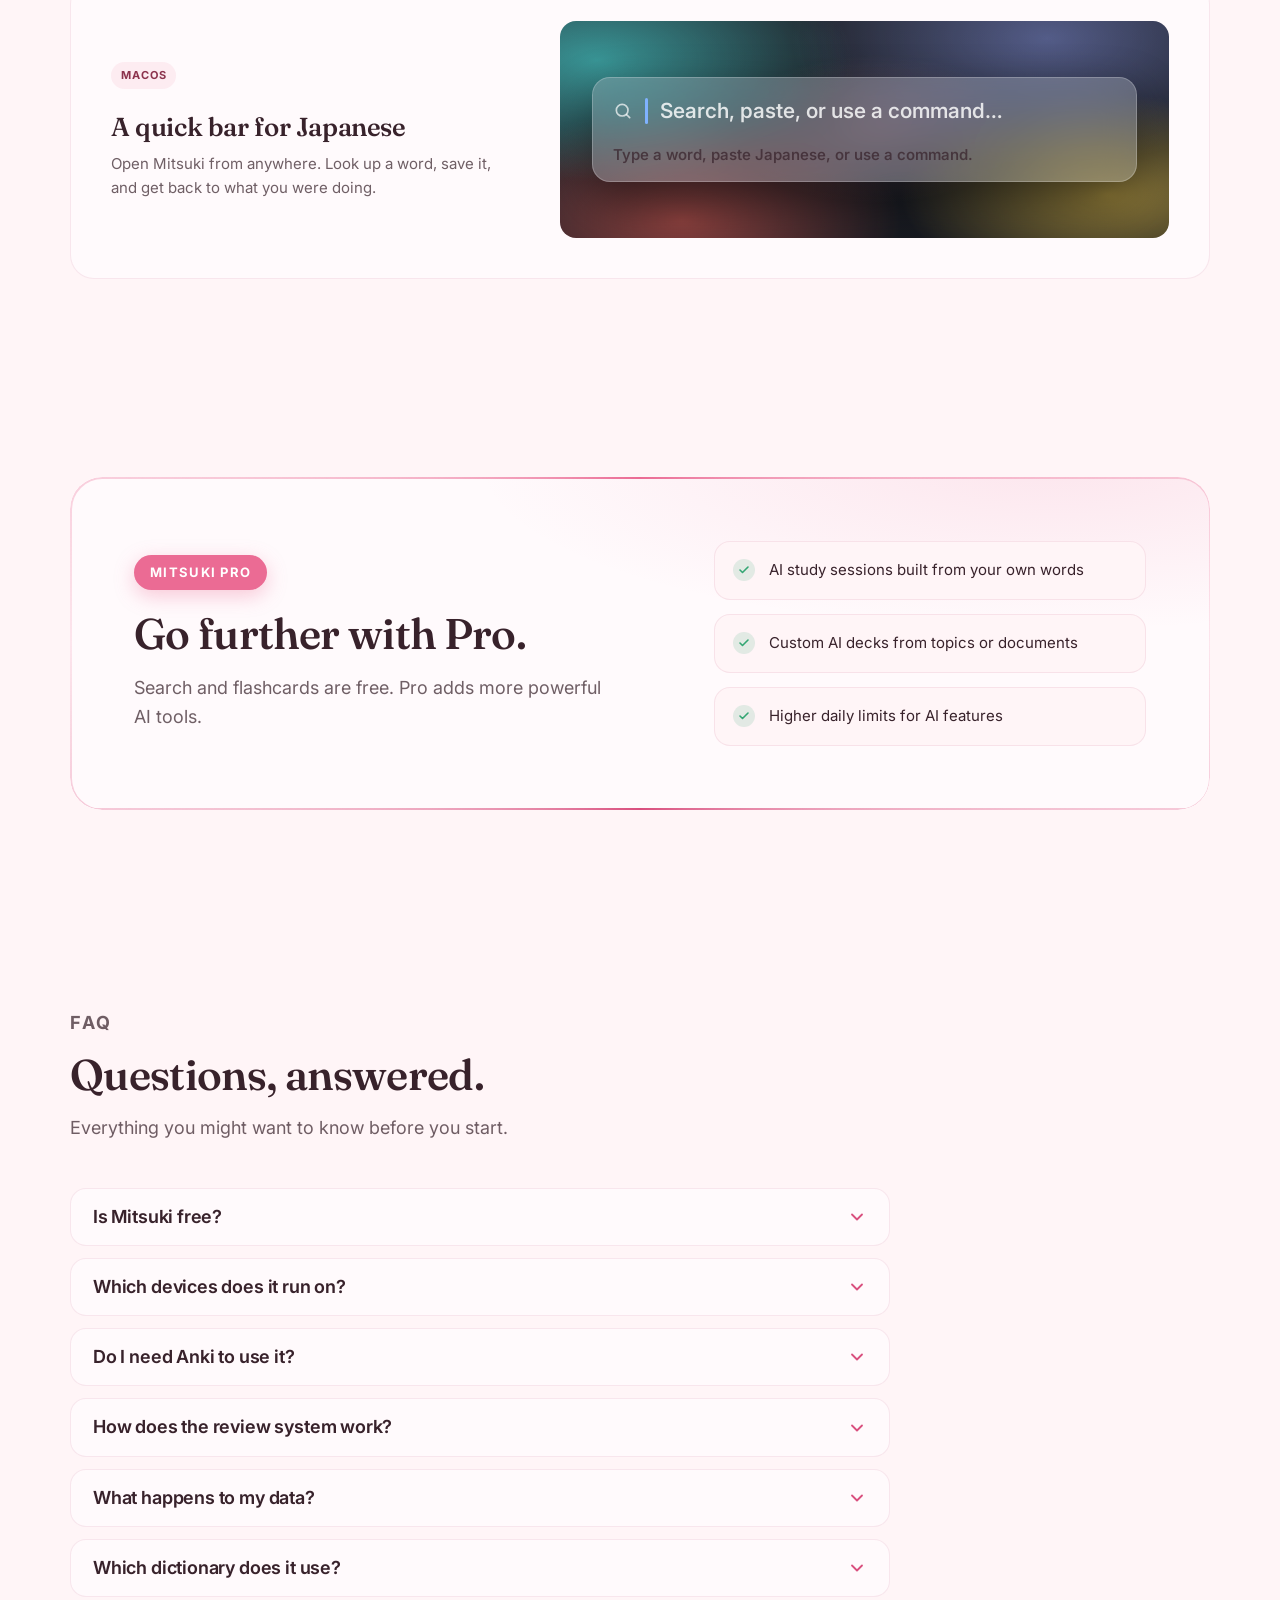
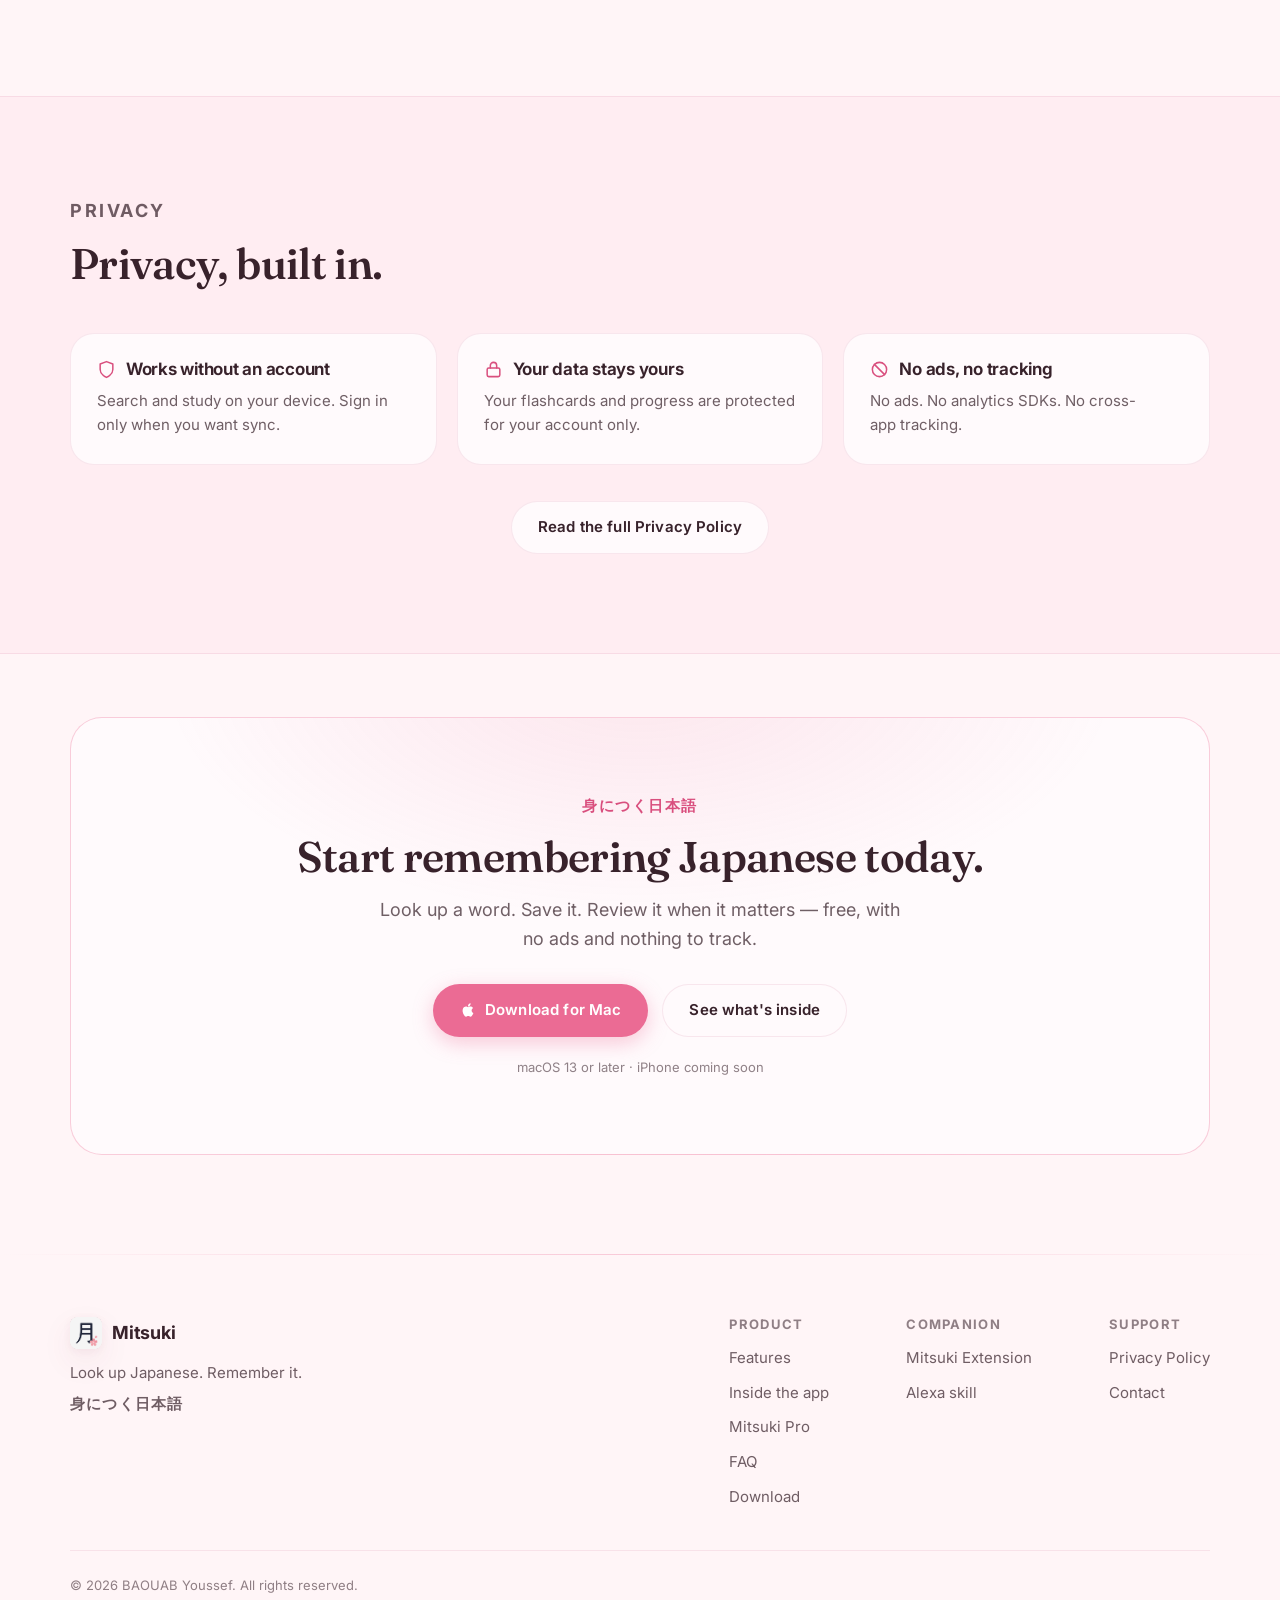
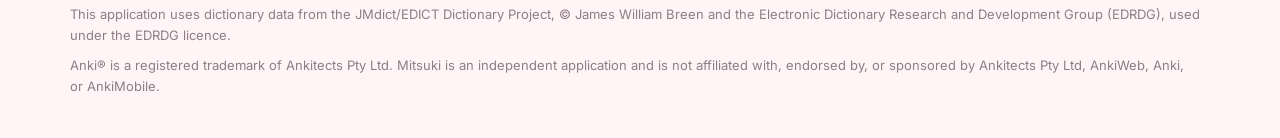
==== commit 789b2d02: "Update meta tags for better search result appearance - Changed og:title to "Mitsuki | Japanese Dicti" ====
--- a/index.html
+++ b/index.html
@@ -6,15 +6,16 @@
   <meta name="description" content="Mitsuki is a Japanese learning app for Mac and iPhone. Look up Japanese words, save them as flashcards, review with spaced repetition, and learn from anime subtitles.">
 
   <meta name="google-site-verification" content="70dNfQIuqkXc-LH8qN6UcrABFzzEn81xI1q19hvLMRo" />
-  <meta property="og:title" content="Mitsuki — Japanese, made to stay">
-  <meta property="og:description" content="Look up Japanese. Remember it.">
+  <meta property="og:title" content="Mitsuki | Japanese Dictionary & Flashcards">
+  <meta property="og:description" content="Learn Japanese from anime. Look up words, save flashcards, and review with spaced repetition.">
   <meta property="og:type" content="website">
-  <meta property="og:image" content="assets/icon.png">
+  <meta property="og:image" content="https://mitsukiapp.me/assets/icon.png">
+  <meta property="og:url" content="https://mitsukiapp.me">
 
   <meta name="twitter:card" content="summary">
-  <meta name="twitter:title" content="Mitsuki — Japanese, made to stay">
-  <meta name="twitter:description" content="Look up a word. Save it. Review when it matters.">
-  <meta name="twitter:image" content="assets/icon.png">
+  <meta name="twitter:title" content="Mitsuki | Japanese Dictionary & Flashcards">
+  <meta name="twitter:description" content="Learn Japanese from anime. Look up words, save flashcards, and review with spaced repetition.">
+  <meta name="twitter:image" content="https://mitsukiapp.me/assets/icon.png">
 
   <!-- Tint the mobile browser chrome to match each theme -->
 
--- a/css/style.css
+++ b/css/style.css
@@ -3657,53 +3657,6 @@
   }
 }
 
-.sc-subline {
-  display: flex;
-  flex-wrap: wrap;
-  align-items: center;
-  justify-content: center;
-  gap: 7px 5px;
-  margin-top: 13px;
-  font-weight: 620;
-  font-size: 0.9375rem;
-}
-
-.sc-subline .tok {
-  padding: 3px 9px;
-  border-radius: 8px;
-  background: var(--chip-bg);
-  color: var(--chip-text);
-}
-
-.sc-subline .tok.hit {
-  background: var(--accent);
-  color: var(--accent-ink);
-}
-
-.sc-subline .plain {
-  color: var(--ink-2);
-}
-
-.sc-onview.play .sc-subline > * {
-  opacity: 0;
-  animation: sc-fade-up 0.4s var(--ease-out) both;
-}
-
-.sc-onview.play .sc-subline > :nth-child(1) { animation-delay: 0.55s; }
-.sc-onview.play .sc-subline > :nth-child(2) { animation-delay: 0.62s; }
-.sc-onview.play .sc-subline > :nth-child(3) { animation-delay: 0.69s; }
-.sc-onview.play .sc-subline > :nth-child(4) { animation-delay: 0.76s; }
-.sc-onview.play .sc-subline > :nth-child(5) { animation-delay: 0.83s; }
-.sc-onview.play .sc-subline > :nth-child(6) { animation-delay: 0.9s; }
-.sc-onview.play .sc-subline > :nth-child(7) { animation-delay: 0.97s; }
-.sc-onview.play .sc-subline > :nth-child(8) { animation-delay: 1.04s; }
-.sc-onview.play .sc-subline > :nth-child(9) { animation-delay: 1.11s; }
-.sc-onview.play .sc-subline > :nth-child(10) { animation-delay: 1.18s; }
-.sc-onview.play .sc-subline > :nth-child(11) { animation-delay: 1.25s; }
-.sc-onview.play .sc-subline > :nth-child(12) { animation-delay: 1.32s; }
-.sc-onview.play .sc-subline > :nth-child(13) { animation-delay: 1.39s; }
-.sc-onview.play .sc-subline > :nth-child(14) { animation-delay: 1.46s; }
-
 .sc-media-tags {
   display: flex;
   gap: 8px;
@@ -4790,8 +4743,7 @@
   }
   .sc-stream .w,
   .sc-bubble.ai .w,
-  .sc-field span,
-  .sc-onview.play .sc-subline > * {
+  .sc-field span {
     opacity: 1;
     animation: none !important;
   }
@@ -4808,3 +4760,913 @@
     display: none;
   }
 }
+
+/* ============================================================
+   Extension capture demo (#ext-demo)
+   A scripted "screen recording": subtitles fade in over the
+   player, a cursor taps 倒し, a dictionary popup confirms it,
+   and the scene flies into the Mitsuki card on the right.
+   Timeline classes (.p-subs → .p-cursor → .p-hover → .p-hit →
+   .p-save → .p-deck → .p-coda) are applied by js/main.js.
+   ============================================================ */
+.sc-ext {
+  --sc-ext-hi: #ffab40;          /* the extension's orange highlight */
+  --sc-ext-hi-ink: #2b1c04;
+  --sc-ext-glass: rgba(17, 19, 28, 0.88);
+  --sc-ext-gap: clamp(18px, 2.8vw, 33px);
+  position: relative;
+  display: flex;
+  align-items: center;
+  gap: 0;
+  overflow: hidden; /* clips the card while it's parked off the right edge */
+}
+
+/* ---------- Browser window: fills the width, then shrinks when the card enters ---------- */
+.sc-ext-browser {
+  container-type: inline-size;
+  flex: 1 1 auto;
+  min-width: 0;
+}
+
+@media (max-width: 980px) {
+  .sc-ext {
+    flex-direction: column;
+    align-items: stretch;
+  }
+  .sc-ext-browser {
+    flex: none;
+    width: 100%;
+  }
+}
+
+.sc-ext-titlebar {
+  gap: 10px;
+}
+
+.sc-ext-url {
+  flex: 1;
+  min-width: 0;
+  display: flex;
+  align-items: center;
+  justify-content: center;
+  gap: 7px;
+  margin: -2px 0;
+  padding: 6px 14px;
+  border-radius: 999px;
+  background: var(--bg);
+  border: 1px solid var(--surface-border);
+  font-size: var(--text-xs);
+  font-weight: 640;
+  color: var(--ink-2);
+  white-space: nowrap;
+  overflow: hidden;
+}
+
+.sc-ext-url svg {
+  width: 11px;
+  height: 11px;
+  flex: none;
+  color: var(--ink-3);
+}
+
+.sc-ext-url em {
+  font-style: normal;
+  font-weight: 500;
+  color: var(--ink-3);
+  overflow: hidden;
+  text-overflow: ellipsis;
+}
+
+.sc-ext-extbtn {
+  position: relative;
+  flex: none;
+  display: grid;
+  place-items: center;
+  width: 30px;
+  height: 30px;
+  border-radius: 10px;
+  background: var(--bg);
+  border: 1px solid var(--surface-border);
+}
+
+.sc-ext-extbtn img {
+  display: block;
+  border-radius: 5px;
+}
+
+.sc-ext-extbtn i {
+  position: absolute;
+  top: -3px;
+  right: -3px;
+  width: 9px;
+  height: 9px;
+  border-radius: 50%;
+  background: var(--sc-ext-hi);
+  border: 2px solid var(--surface);
+}
+
+/* ---------- Player ---------- */
+.sc-ext-player {
+  position: relative;
+  aspect-ratio: 16 / 9;
+  background: #0b0d14;
+  overflow: hidden;
+  user-select: none;
+}
+
+.sc-ext-still {
+  position: absolute;
+  inset: 0;
+  width: 100%;
+  height: 100%;
+  object-fit: cover;
+}
+
+/* "subtitles matched" chip */
+.sc-ext-autosub {
+  position: absolute;
+  top: 4.5%;
+  left: 50%;
+  z-index: 4;
+  display: inline-flex;
+  align-items: center;
+  gap: 7px;
+  padding: 7px 13px;
+  border-radius: 999px;
+  background: var(--sc-ext-glass);
+  color: #fff;
+  -webkit-backdrop-filter: blur(6px);
+  backdrop-filter: blur(6px);
+  font-size: clamp(10px, 2.1cqw, 13px);
+  font-weight: 640;
+  opacity: 0;
+  transform: translate(-50%, -8px);
+  transition: opacity 0.4s var(--ease-out), transform 0.4s var(--ease-out);
+}
+
+.sc-ext-autosub svg {
+  width: 1.25em;
+  height: 1.25em;
+  color: var(--sc-ext-hi);
+}
+
+.p-subs .sc-ext-autosub {
+  opacity: 1;
+  transform: translate(-50%, 0);
+}
+
+.p-cursor .sc-ext-autosub {
+  opacity: 0;
+  transform: translate(-50%, -8px);
+}
+
+/* ---------- Subtitles ---------- */
+.sc-ext-subs {
+  position: absolute;
+  left: 5%;
+  right: 5%;
+  bottom: 14%;
+  z-index: 3;
+  display: flex;
+  flex-direction: column;
+  align-items: center;
+  gap: 0.3em;
+  text-align: center;
+  font-family: "Hiragino Sans", "Hiragino Kaku Gothic ProN", "Yu Gothic", "Noto Sans JP", sans-serif;
+  font-size: clamp(12px, 3.1cqw, 21px);
+  font-weight: 600;
+  line-height: 1.45;
+  color: #fff;
+  text-shadow: 0 1px 2px rgba(0, 0, 0, 0.9), 0 0 16px rgba(0, 0, 0, 0.5);
+  /* subtitles are "off" until the extension loads them — no entrance
+     slide, just the same fade the "Loaded subtitles" banner uses */
+  opacity: 0;
+  transition: opacity 0.4s var(--ease-out);
+}
+
+.p-subs .sc-ext-subs {
+  opacity: 1;
+}
+
+.sc-ext-subline {
+  opacity: 1;
+}
+
+.sc-ext-tok {
+  border-radius: 0.28em;
+  padding: 0.02em 0.12em;
+  margin: 0 0.03em;
+  transition: background 0.25s var(--ease-out), color 0.25s var(--ease-out);
+}
+
+.p-hover .sc-ext-tok {
+  background: rgba(255, 255, 255, 0.24);
+}
+
+.p-hit .sc-ext-tok {
+  background: var(--sc-ext-hi);
+  color: var(--sc-ext-hi-ink);
+  text-shadow: none;
+}
+
+/* ---------- Player controls ---------- */
+.sc-ext-ctrls {
+  position: absolute;
+  left: 0;
+  right: 0;
+  bottom: 0;
+  z-index: 2;
+  display: flex;
+  flex-direction: column;
+  gap: clamp(6px, 1.4cqw, 10px);
+  padding: clamp(8px, 2cqw, 14px) clamp(10px, 2.4cqw, 18px);
+  background: linear-gradient(transparent, rgba(4, 6, 11, 0.8));
+}
+
+.sc-ext-bar {
+  display: block;
+  height: 4px;
+  border-radius: 99px;
+  background: rgba(255, 255, 255, 0.26);
+  overflow: hidden;
+}
+
+.sc-ext-bar i {
+  display: block;
+  height: 100%;
+  width: 81%;
+  border-radius: inherit;
+  background: #fff;
+}
+
+.sc-ext-ctrlrow {
+  display: flex;
+  align-items: center;
+  gap: clamp(8px, 2.2cqw, 16px);
+  color: #fff;
+}
+
+.sc-ext-ctrlrow svg {
+  flex: none;
+  width: clamp(12px, 2.6cqw, 19px);
+  height: auto;
+  opacity: 0.92;
+}
+
+.sc-ext-time {
+  font-size: clamp(9px, 2cqw, 13px);
+  font-weight: 600;
+  letter-spacing: 0.02em;
+  white-space: nowrap;
+}
+
+.sc-ext-time em {
+  font-style: normal;
+  opacity: 0.6;
+}
+
+.sc-ext-ctrlgap {
+  flex: 1;
+}
+
+/* ---------- Dictionary popup ---------- */
+.sc-ext-pop {
+  position: absolute;
+  left: 0;
+  top: 0;
+  z-index: 7;
+  display: flex;
+  flex-direction: column;
+  gap: 2px;
+  padding: 0.55em 0.85em 0.6em;
+  border-radius: 0.7em;
+  background: rgba(22, 24, 32, 0.96);
+  color: #fff;
+  font-size: clamp(10px, 2.3cqw, 15px);
+  line-height: 1.35;
+  box-shadow: 0 12px 32px rgba(0, 0, 0, 0.45);
+  opacity: 0;
+  transform: translate(-50%, calc(-100% - 0.7em)) scale(0.85);
+  transform-origin: 50% 100%;
+  transition: opacity 0.26s var(--ease-out), transform 0.4s var(--spring-snap);
+  pointer-events: none;
+  white-space: nowrap;
+}
+
+.sc-ext-pop::after {
+  content: "";
+  position: absolute;
+  left: 50%;
+  bottom: -0.28em;
+  width: 0.7em;
+  height: 0.7em;
+  background: inherit;
+  border-radius: 2px;
+  transform: translateX(-50%) rotate(45deg);
+}
+
+.p-hover .sc-ext-pop {
+  opacity: 1;
+  transform: translate(-50%, calc(-100% - 1em)) scale(1);
+}
+
+.sc-ext-pop-word {
+  display: flex;
+  align-items: baseline;
+  gap: 0.6em;
+  font-weight: 700;
+}
+
+.sc-ext-pop-word em {
+  font-style: normal;
+  font-weight: 500;
+  font-size: 0.78em;
+  opacity: 0.72;
+}
+
+.sc-ext-pop-def {
+  font-size: 0.82em;
+  opacity: 0.85;
+}
+
+/* ---------- "Added" toast — top banner, same spot as "Loaded subtitles" ---------- */
+.sc-ext-toast {
+  position: absolute;
+  top: 4.5%;
+  left: 50%;
+  z-index: 6;
+  display: flex;
+  align-items: center;
+  gap: 0.7em;
+  padding: 0.68em 0.95em;
+  border-radius: 0.8em;
+  background: rgba(22, 24, 32, 0.94);
+  color: #fff;
+  font-size: clamp(10px, 2.2cqw, 14px);
+  line-height: 1.25;
+  box-shadow: 0 14px 34px rgba(0, 0, 0, 0.4);
+  opacity: 0;
+  transform: translate(-50%, -8px) scale(0.94);
+  transition: opacity 0.3s var(--ease-out), transform 0.45s var(--spring-snap);
+  white-space: nowrap;
+}
+
+.p-save .sc-ext-toast {
+  opacity: 1;
+  transform: translate(-50%, 0) scale(1);
+}
+
+.p-save.toast-out .sc-ext-toast {
+  opacity: 0;
+  transform: translate(-50%, -8px) scale(0.96);
+}
+
+.sc-ext-check {
+  flex: none;
+  display: grid;
+  place-items: center;
+  width: 1.75em;
+  height: 1.75em;
+  border-radius: 50%;
+  background: var(--success);
+  color: #fff;
+}
+
+.sc-ext-check svg {
+  width: 58%;
+  height: 58%;
+}
+
+.sc-ext-toast-text {
+  display: flex;
+  flex-direction: column;
+  gap: 1px;
+}
+
+.sc-ext-toast-text em {
+  font-style: normal;
+  opacity: 0.7;
+  font-size: 0.85em;
+  margin-left: 0.5em;
+}
+
+.sc-ext-toast-text small {
+  font-size: 0.85em;
+  opacity: 0.75;
+}
+
+/* ---------- Click ripple + cursor ---------- */
+.sc-ext-ring {
+  position: absolute;
+  left: 0;
+  top: 0;
+  z-index: 8;
+  width: 15px;
+  height: 15px;
+  border: 2.5px solid #fff;
+  border-radius: 50%;
+  opacity: 0;
+  transform: translate(-50%, -50%) scale(0.4);
+  pointer-events: none;
+}
+
+.sc-ext-ring.go {
+  animation: ext-ring 0.55s var(--ease-out) both;
+}
+
+@keyframes ext-ring {
+  0% { opacity: 0.9; transform: translate(-50%, -50%) scale(0.4); }
+  100% { opacity: 0; transform: translate(-50%, -50%) scale(2.7); }
+}
+
+.sc-ext-cursor {
+  position: absolute;
+  left: 0;
+  top: 0;
+  z-index: 9;
+  width: clamp(17px, 3.6cqw, 25px);
+  height: auto;
+  opacity: 0;
+  transform: translate(var(--cx, 0px), var(--cy, 0px)) scale(var(--cs, 1));
+  transform-origin: 22% 12%;
+  transition: transform 1s cubic-bezier(0.45, 0.05, 0.15, 1), opacity 0.35s var(--ease-out);
+  filter: drop-shadow(0 2px 5px rgba(0, 0, 0, 0.45));
+  pointer-events: none;
+}
+
+.sc-ext-cursor.jump {
+  transition: opacity 0.35s var(--ease-out); /* teleport without gliding */
+}
+
+.sc-ext-cursor.show {
+  opacity: 1;
+}
+
+.sc-ext-cursor.down {
+  --cs: 0.8;
+  transition-duration: 0.12s;
+}
+
+/* ---------- Phone (Mitsuki) — parked off the right, slides into place when
+   the word is added; the player (flex:1) reclaims/yields the space ---------- */
+.sc-ext-phone {
+  position: relative;
+  overflow: hidden;
+  display: flex;
+  flex-direction: column;
+  gap: 15px;
+  padding: 20px 18px 22px;
+  border-radius: 28px;
+  background: var(--surface);
+  border: 1px solid var(--surface-border);
+  box-shadow: var(--shadow-lift);
+  flex: 0 0 40%;
+  min-width: 0;
+  margin-left: var(--sc-ext-gap);
+  /* parked just past the right edge so the player fills the whole width */
+  margin-right: calc(-40% - var(--sc-ext-gap));
+  opacity: 0;
+  transition: margin-right 0.72s var(--ease-drawer), opacity 0.5s var(--ease-out);
+  will-change: margin-right, opacity;
+}
+
+.sc-ext.open .sc-ext-phone {
+  margin-right: 0;
+  opacity: 1;
+}
+
+@media (max-width: 980px) {
+  .sc-ext-phone {
+    flex: none;
+    width: 100%;
+    max-width: 460px;
+    margin: 0 auto;
+    /* fully collapsed under the player until it rises up into place */
+    max-height: 0;
+    padding-top: 0;
+    padding-bottom: 0;
+    border-width: 0;
+    overflow: hidden;
+    transform: translateY(24px);
+    transition: max-height 0.6s var(--ease-drawer), padding 0.6s var(--ease-drawer),
+      margin-top 0.6s var(--ease-drawer), transform 0.6s var(--ease-drawer),
+      opacity 0.5s var(--ease-out);
+  }
+  .sc-ext.open .sc-ext-phone {
+    max-height: 1400px;
+    padding-top: 20px;
+    padding-bottom: 22px;
+    border-width: 1px;
+    margin-top: clamp(14px, 3.5vw, 22px);
+    transform: none;
+    opacity: 1;
+  }
+}
+
+.sc-ext-phone-head {
+  display: flex;
+  align-items: center;
+  justify-content: space-between;
+  gap: 10px;
+}
+
+.sc-ext-review-meta {
+  display: inline-flex;
+  align-items: center;
+  gap: 10px;
+  font-size: var(--text-xs);
+  font-weight: 700;
+  color: var(--ink-2);
+}
+
+.sc-ext-count {
+  display: inline-flex;
+  align-items: center;
+  gap: 5px;
+  padding: 3px 10px;
+  border-radius: 999px;
+  background: var(--accent-soft);
+  border: 1px solid var(--accent-border);
+  color: var(--accent-strong);
+  font-weight: 700;
+}
+
+.sc-ext-count svg {
+  width: 12px;
+  height: 12px;
+}
+
+.sc-ext-phone-face {
+  font-size: var(--text-xs);
+  font-weight: 700;
+  color: var(--ink-3);
+}
+
+.sc-ext-phone-face.post {
+  display: none;
+  color: var(--accent-strong);
+}
+
+.built .sc-ext-phone-face.pre { display: none; }
+.built .sc-ext-phone-face.post { display: inline; }
+
+/* progress bar — static and full, like the real review header */
+.sc-ext-progress {
+  flex: none;
+  height: 5px;
+  border-radius: 99px;
+  background: var(--accent-soft);
+  overflow: hidden;
+}
+
+.sc-ext-progress i {
+  display: block;
+  height: 100%;
+  width: 100%;
+  border-radius: inherit;
+  background: var(--accent);
+}
+
+/* ---------- Card stack: front & back cross-fade like the app flip ---------- */
+/* Mirrors FlashcardStudyView: front fades/scales/blurs out while the back
+   fades in — front scale 1 -> 0.975, back scale 0.985 -> 1, ~6px blur bridge. */
+.sc-ext-cardstack {
+  position: relative;
+  flex: 1;
+}
+
+.sc-ext-card {
+  display: grid;
+  gap: 14px;
+  opacity: 0;
+  transform: scale(0.985);
+  filter: blur(6px);
+  transition: opacity 0.2s var(--ease-out), transform 0.22s var(--ease-out),
+    filter 0.2s var(--ease-out);
+}
+
+.built .sc-ext-card {
+  opacity: 1;
+  transform: none;
+  filter: blur(0);
+}
+
+/* card front — the word side that lands first (see 6.png) */
+.sc-ext-front {
+  position: absolute;
+  inset: 0;
+  z-index: 2;
+  display: flex;
+  flex-direction: column;
+  justify-content: space-between;
+  gap: 14px;
+  padding: 17px 16px 15px;
+  border-radius: 18px;
+  background: var(--surface);
+  opacity: 1;
+  transform: none;
+  filter: blur(0);
+  transition: opacity 0.2s var(--ease-out), transform 0.22s var(--ease-out),
+    filter 0.2s var(--ease-out);
+}
+
+.built .sc-ext-front {
+  opacity: 0;
+  transform: scale(0.975);
+  filter: blur(6px);
+  pointer-events: none;
+}
+
+.sc-ext-front-top {
+  display: flex;
+  align-items: center;
+  justify-content: space-between;
+  gap: 8px;
+}
+
+.sc-ext-front-label {
+  display: inline-flex;
+  align-items: center;
+  gap: 7px;
+  font-size: var(--text-xs);
+  font-weight: 680;
+  color: var(--ink-2);
+}
+
+.sc-ext-front-label svg {
+  width: 13px;
+  height: 13px;
+  color: var(--ink-3);
+}
+
+.sc-ext-front-word {
+  display: flex;
+  flex-direction: column;
+  gap: 8px;
+}
+
+.sc-ext-front-jp {
+  display: flex;
+  align-items: center;
+  gap: 13px;
+  flex-wrap: wrap;
+  font-size: clamp(1.9rem, 2.6vw, 2.4rem);
+  font-weight: 760;
+  letter-spacing: -0.01em;
+  line-height: 1.15;
+}
+
+.sc-ext-front-word em {
+  font-style: normal;
+  font-weight: 600;
+  font-size: var(--text-sm);
+  color: var(--ink-3);
+}
+
+.sc-ext-front-hint {
+  display: flex;
+  align-items: center;
+  gap: 9px;
+  font-size: var(--text-xs);
+  font-weight: 600;
+  color: var(--ink-3);
+}
+
+.sc-ext-front-hint svg {
+  width: 15px;
+  height: 15px;
+  flex: none;
+}
+
+.sc-ext-ji {
+  margin-left: auto;
+  display: grid;
+  place-items: center;
+  width: 34px;
+  height: 34px;
+  border-radius: 50%;
+  background: var(--surface);
+  border: 1px solid var(--accent-border);
+  color: var(--accent-strong);
+  font-weight: 700;
+}
+
+.sc-ext-wordrow {
+  display: flex;
+  align-items: center;
+  gap: 11px;
+  flex-wrap: wrap;
+}
+
+.sc-ext-word {
+  display: flex;
+  align-items: baseline;
+  gap: 9px;
+  font-size: 1.5rem;
+  font-weight: 750;
+  letter-spacing: -0.01em;
+}
+
+.sc-ext-word em {
+  font-style: normal;
+  font-weight: 600;
+  font-size: 0.8125rem;
+  color: var(--ink-3);
+}
+
+/* Apple TTS button — present but visibly disabled in this preview */
+.sc-ext-speak {
+  margin-left: auto;
+  display: grid;
+  place-items: center;
+  width: 36px;
+  height: 36px;
+  border-radius: 50%;
+  background: var(--chip-bg);
+  border: 1px solid var(--surface-border);
+  color: var(--ink-3);
+  opacity: 0.55;
+}
+
+.sc-ext-speak svg {
+  width: 17px;
+  height: 17px;
+}
+
+.sc-ext-mediabox {
+  background: var(--bg);
+}
+
+/* the captured line under the scene — plain sentence text with only the
+   target word picked out, matching the real flashcard caption (not the
+   tappable per-word chips used by the player's lookup overlay) */
+.sc-ext-minisub {
+  margin: 12px 0 0;
+  font-size: 0.875rem;
+  font-weight: 560;
+  line-height: 1.6;
+  text-align: center;
+  color: var(--ink);
+}
+
+.sc-ext-minisub .plain {
+  color: var(--ink);
+}
+
+.sc-ext-minisub .hl {
+  color: var(--accent-strong);
+  font-weight: 750;
+}
+
+/* media-audio button on the scene — the one that actually plays the clip */
+.sc-ext-mediabtn {
+  position: absolute;
+  top: 10px;
+  right: 10px;
+  display: grid;
+  place-items: center;
+  width: 40px;
+  height: 40px;
+  border-radius: 50%;
+  background: rgba(38, 48, 54, 0.72);
+  color: #fff;
+  -webkit-backdrop-filter: blur(4px);
+  backdrop-filter: blur(4px);
+}
+
+.sc-ext-mediabtn svg {
+  width: 18px;
+  height: 18px;
+}
+
+.built .sc-ext-mediabtn {
+  animation: sc-play-pulse 3.2s var(--ease-in-out) 0.6s infinite;
+}
+
+/* Review Mode rating row — only appears once the answer is revealed */
+.sc-ext-ratingrow {
+  flex: none;
+  padding: 0;
+  margin-top: 2px;
+  opacity: 0;
+  transform: translateY(6px);
+  transition: opacity 0.4s var(--ease-out) 0.1s, transform 0.4s var(--ease-out) 0.1s;
+  pointer-events: none;
+}
+
+.built .sc-ext-ratingrow {
+  opacity: 1;
+  transform: none;
+}
+
+/* ---------- Step rail under the stage ---------- */
+.sc-ext-steps {
+  list-style: none;
+  margin: 22px auto 0;
+  padding: 0;
+  display: flex;
+  flex-wrap: wrap;
+  justify-content: center;
+  gap: 8px 10px;
+}
+
+.sc-ext-steps li {
+  display: inline-flex;
+  align-items: center;
+  gap: 8px;
+  padding: 8px 14px;
+  border-radius: 999px;
+  background: var(--surface);
+  border: 1px solid var(--surface-border);
+  color: var(--ink-3);
+  font-size: var(--text-xs);
+  font-weight: 640;
+  transition: color 0.35s, border-color 0.35s, background 0.35s, box-shadow 0.35s;
+}
+
+.sc-ext-steps li i {
+  position: relative;
+  flex: none;
+  display: grid;
+  place-items: center;
+  width: 16px;
+  height: 16px;
+  border-radius: 50%;
+  border: 1.5px solid currentColor;
+  opacity: 0.5;
+  transition: opacity 0.35s, background 0.35s, border-color 0.35s;
+}
+
+.sc-ext-steps li.on {
+  color: var(--chip-text);
+  background: var(--chip-bg);
+  border-color: var(--accent-border);
+}
+
+.sc-ext-steps li.now {
+  box-shadow: 0 0 0 4px var(--accent-soft);
+}
+
+.sc-ext-steps li.on i {
+  opacity: 1;
+  background: var(--accent);
+  border-color: var(--accent);
+}
+
+.sc-ext-steps li.on i::after {
+  content: "";
+  width: 7px;
+  height: 4px;
+  border-left: 1.8px solid var(--accent-ink);
+  border-bottom: 1.8px solid var(--accent-ink);
+  transform: rotate(-45deg) translate(0.5px, -1px);
+}
+
+/* ---------- Reduced motion: show the finished story ---------- */
+@media (prefers-reduced-motion: reduce) {
+  .sc-ext-phone,
+  .sc-ext-card {
+    opacity: 1 !important;
+    transform: none !important;
+    filter: none !important;
+    animation: none !important;
+    transition: none !important;
+  }
+  /* the card is simply present next to the player, no slide/resize */
+  .sc-ext-phone {
+    margin-right: 0 !important;
+    max-height: none !important;
+    margin-top: 0 !important;
+  }
+  .sc-ext-cursor,
+  .sc-ext-autosub,
+  .sc-ext-pop,
+  .sc-ext-toast,
+  .sc-ext-ring,
+  .sc-ext-front {
+    display: none !important;
+  }
+  .sc-ext-tok {
+    background: var(--sc-ext-hi);
+    color: var(--sc-ext-hi-ink);
+    text-shadow: none;
+  }
+  .sc-ext-phone-face.pre { display: none; }
+  .sc-ext-phone-face.post { display: inline; }
+  .sc-ext-mediabtn { animation: none !important; }
+  .sc-ext-steps li {
+    color: var(--chip-text);
+    background: var(--chip-bg);
+    border-color: var(--accent-border);
+  }
+  .sc-ext-steps li i { opacity: 1; background: var(--accent); border-color: var(--accent); }
+  .sc-ext-steps li i::after {
+    content: "";
+    width: 7px;
+    height: 4px;
+    border-left: 1.8px solid var(--accent-ink);
+    border-bottom: 1.8px solid var(--accent-ink);
+    transform: rotate(-45deg) translate(0.5px, -1px);
+  }
+}
+
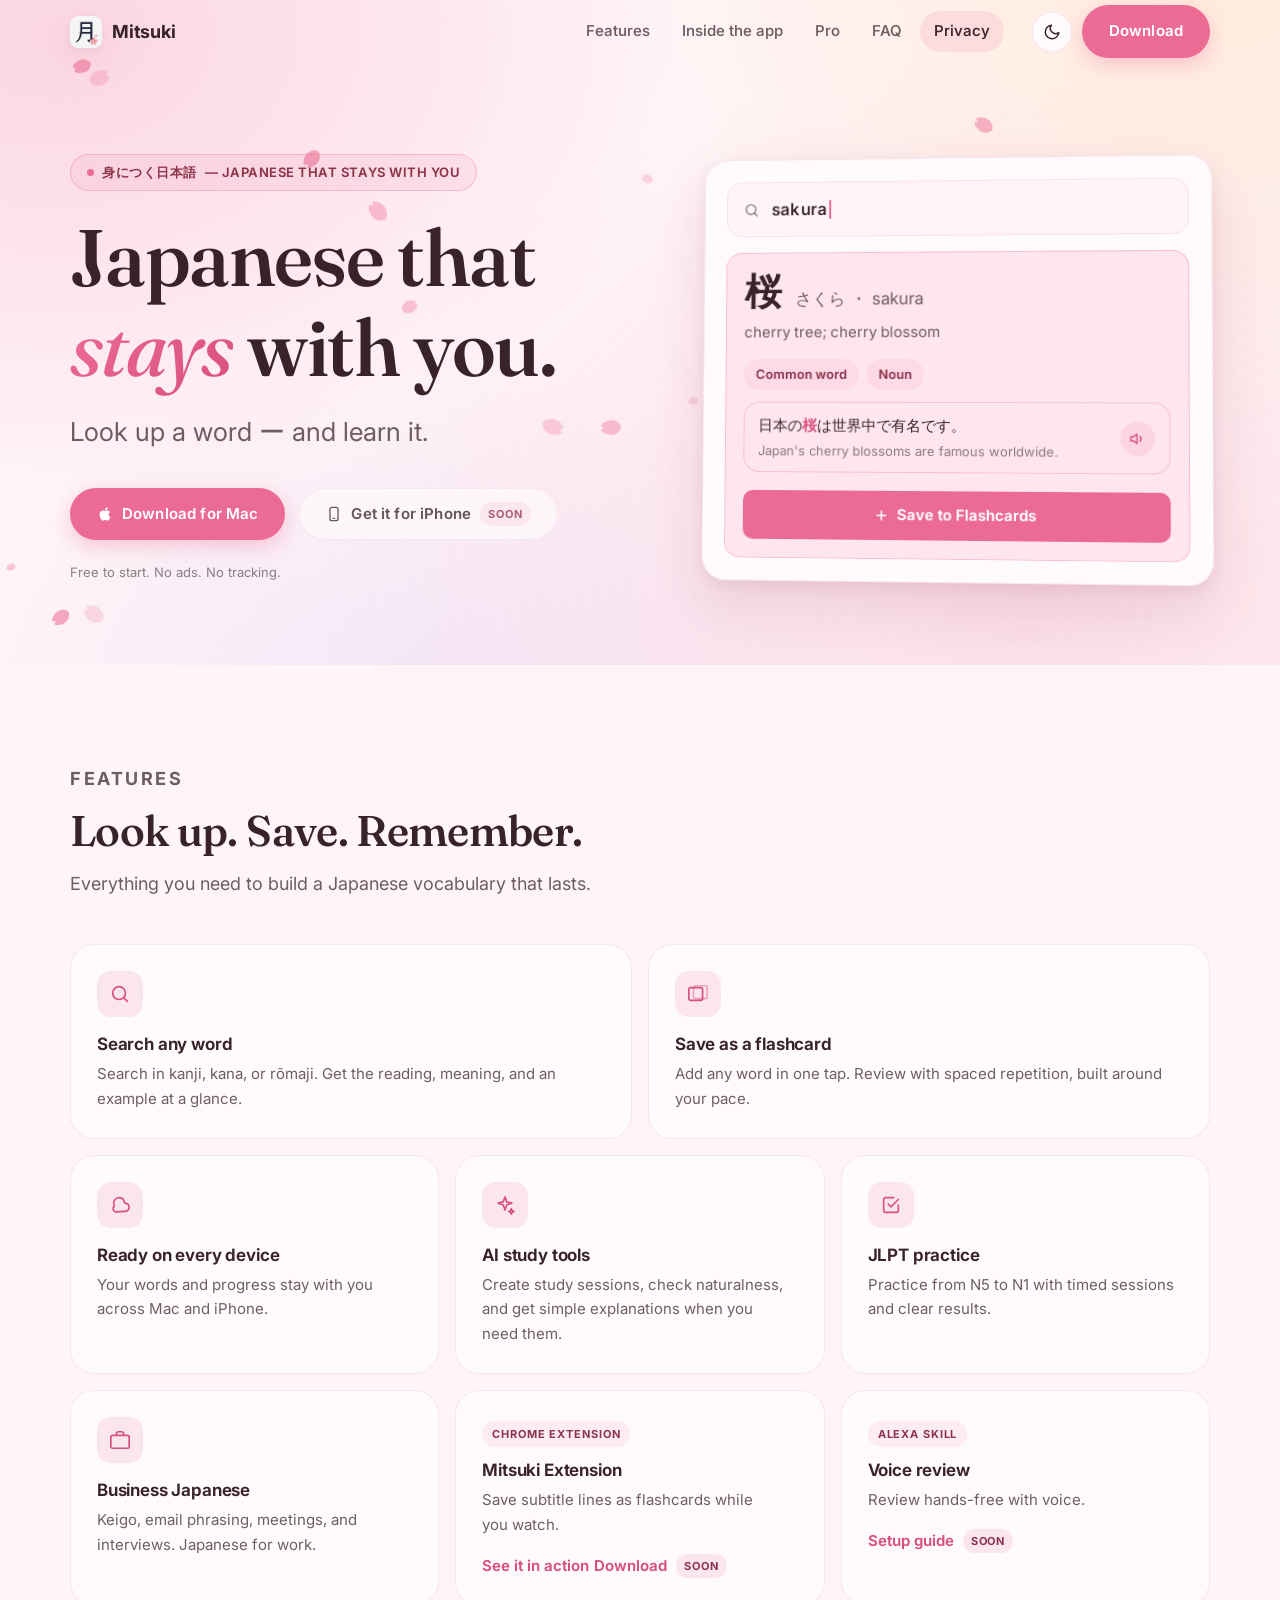
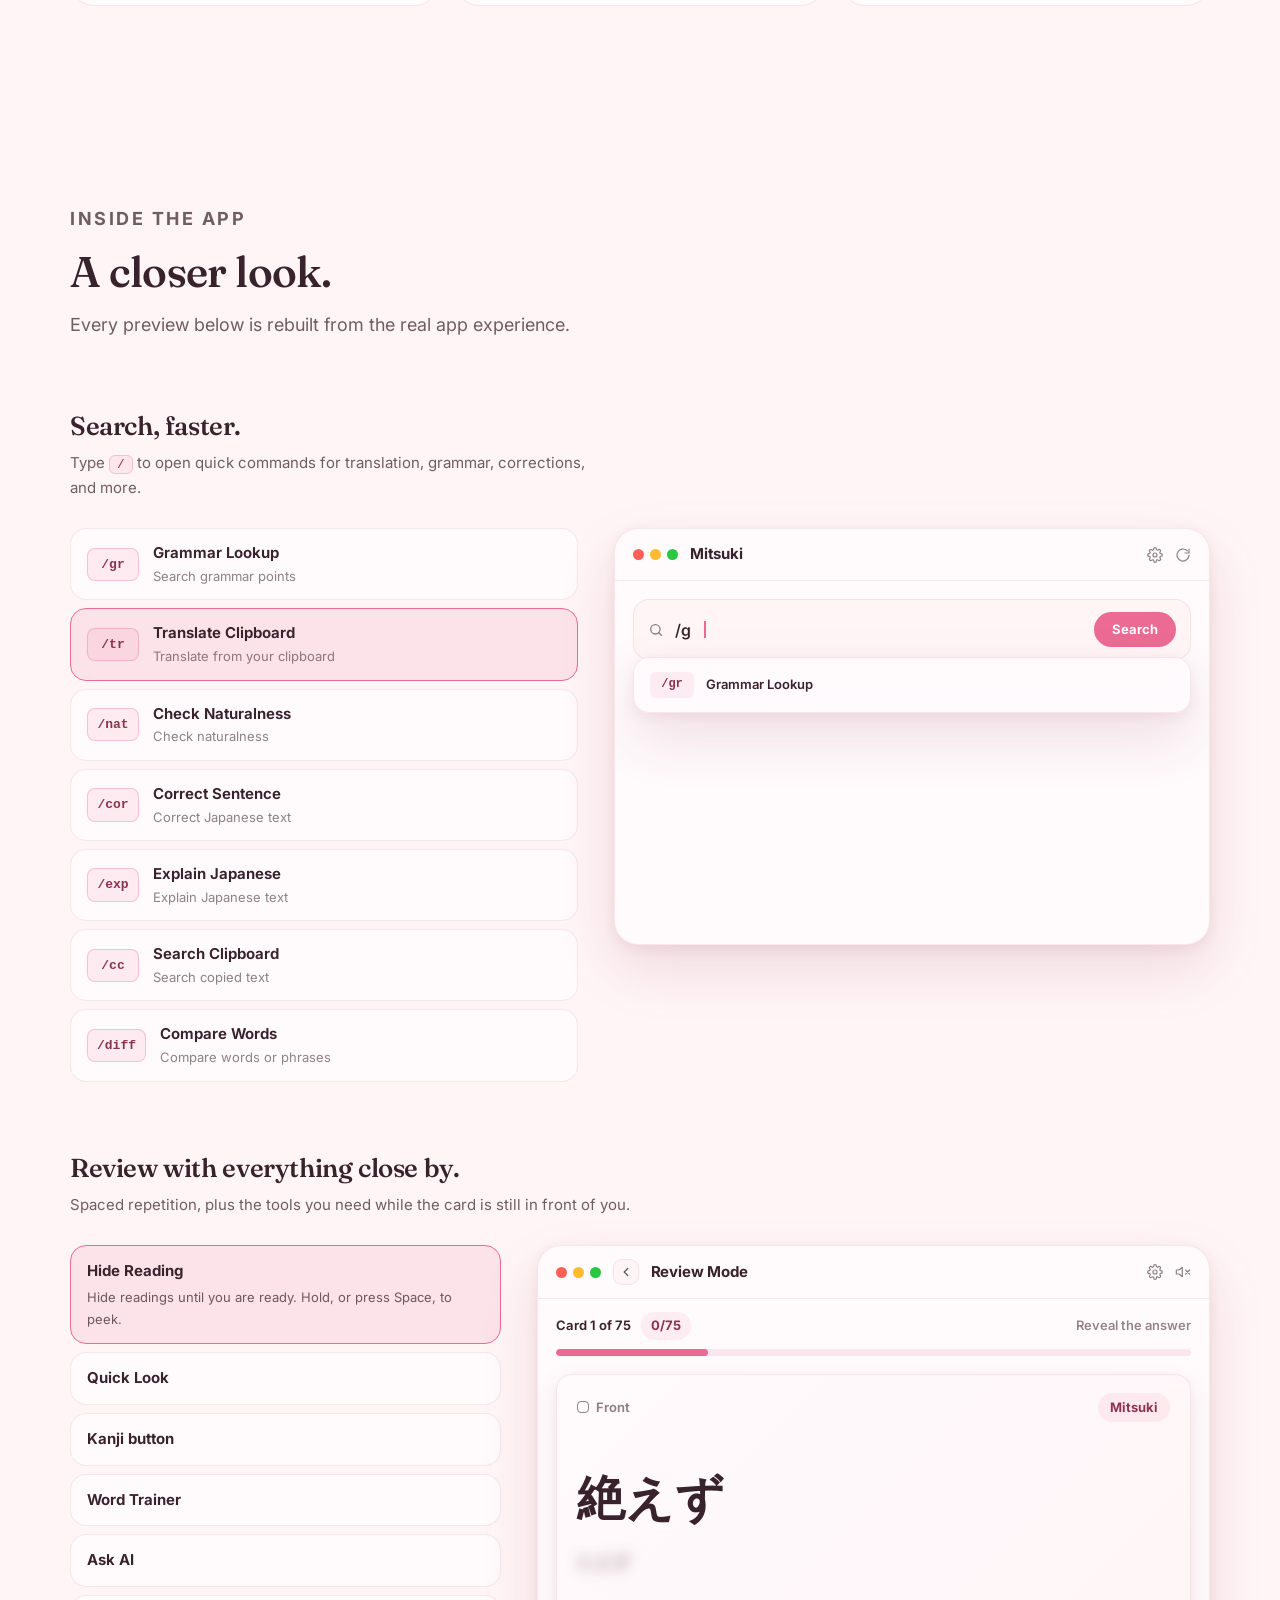
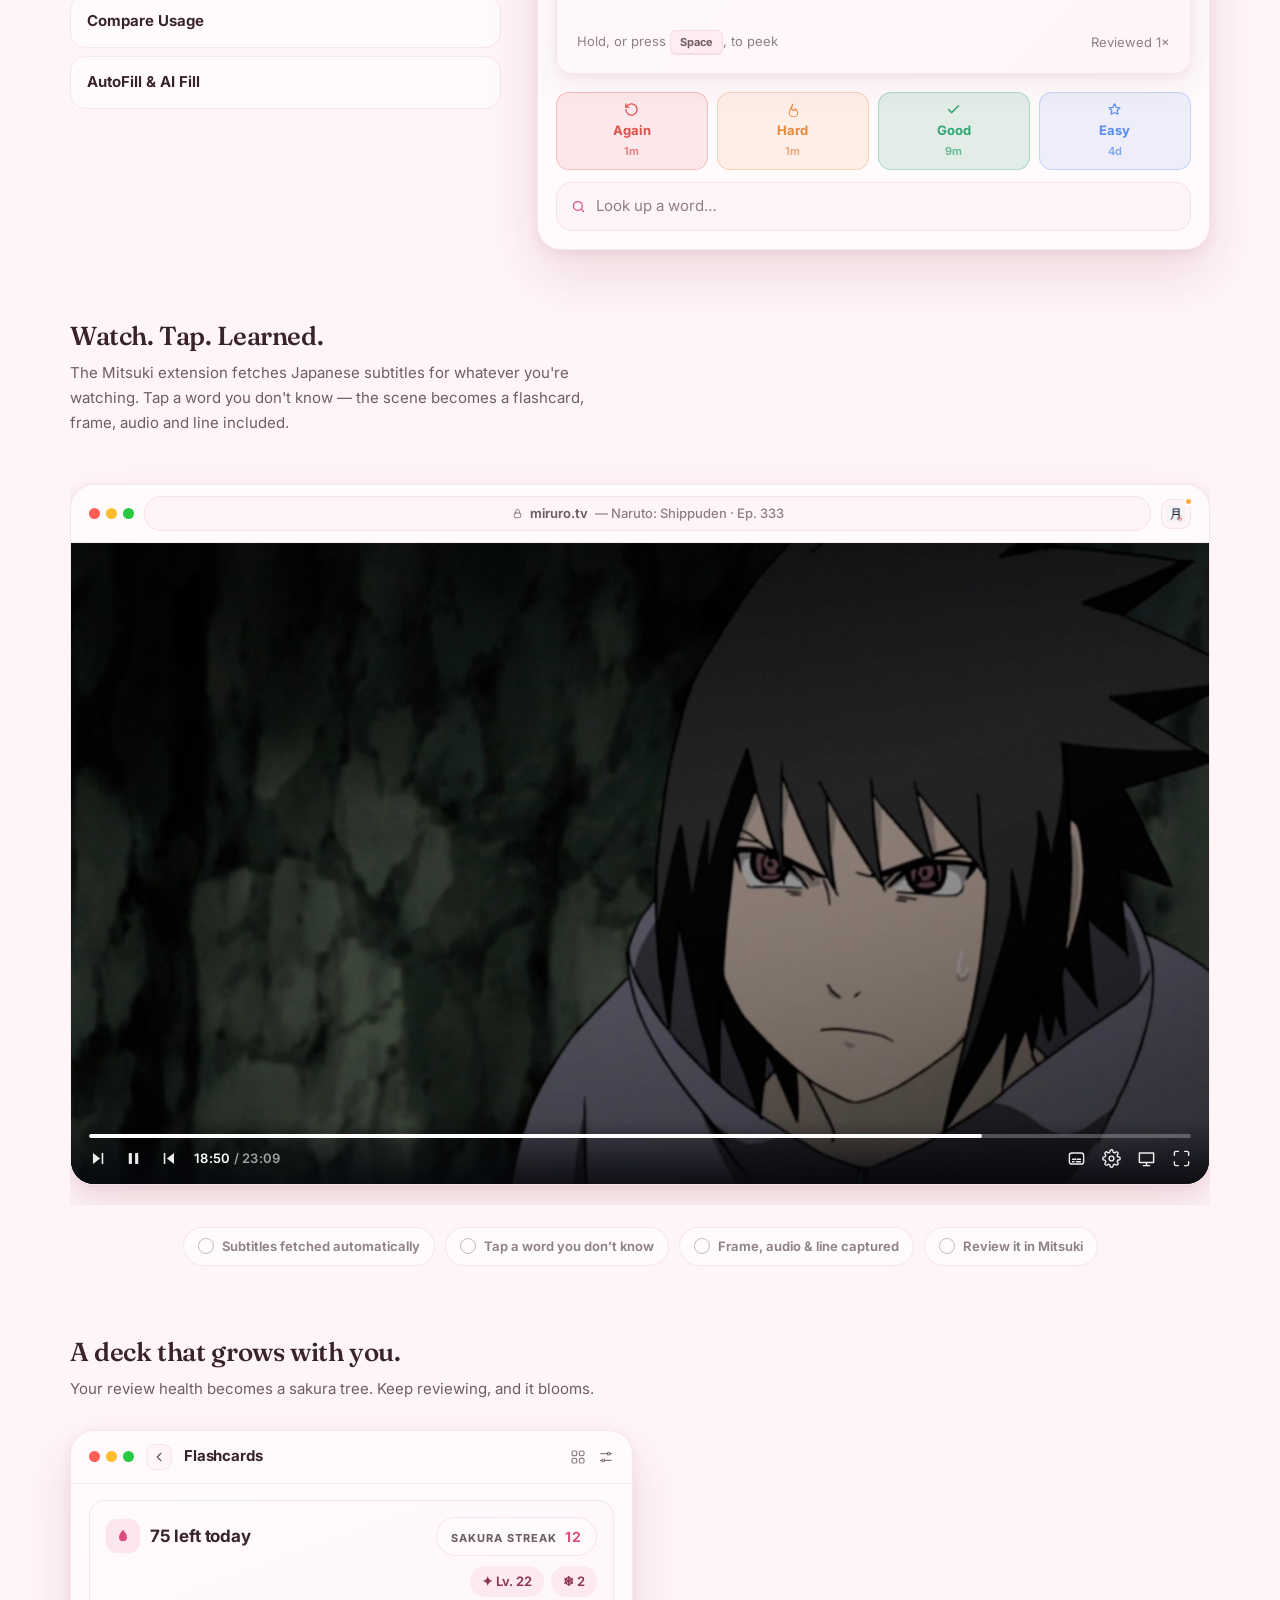
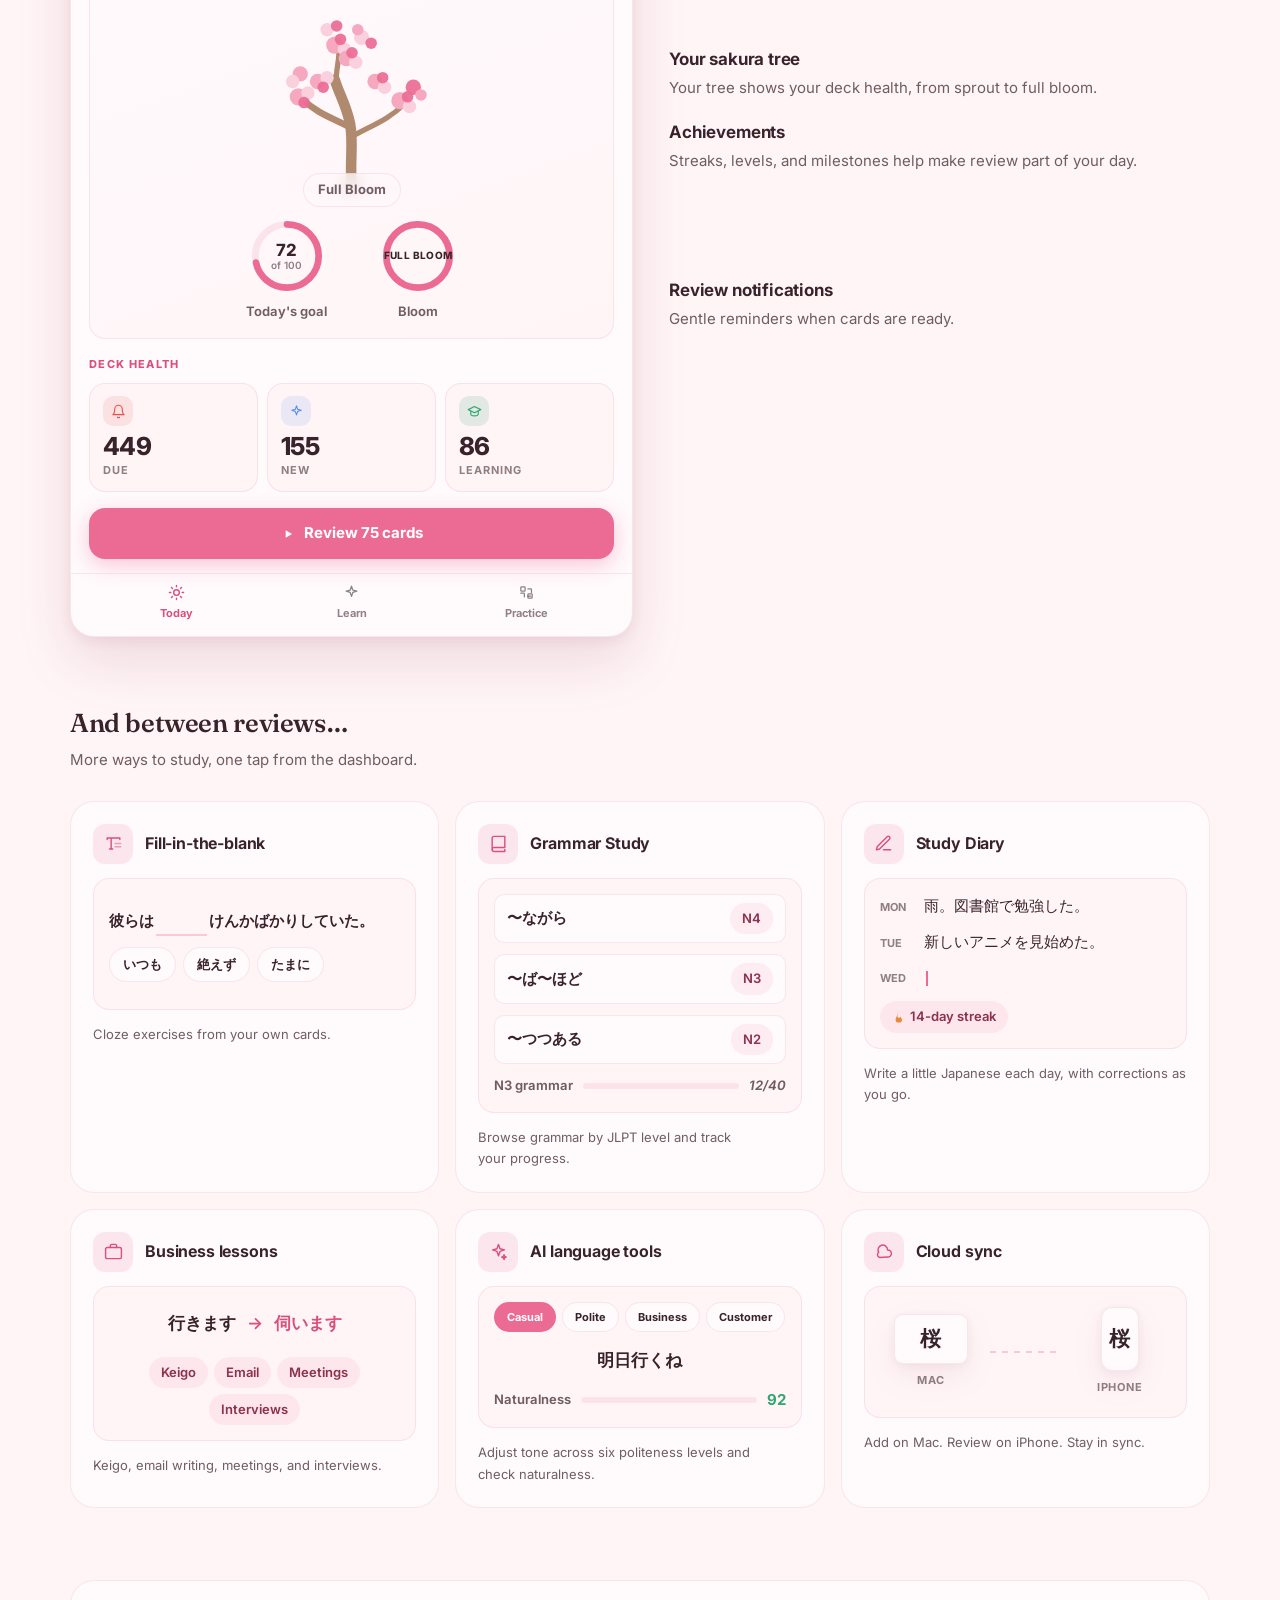
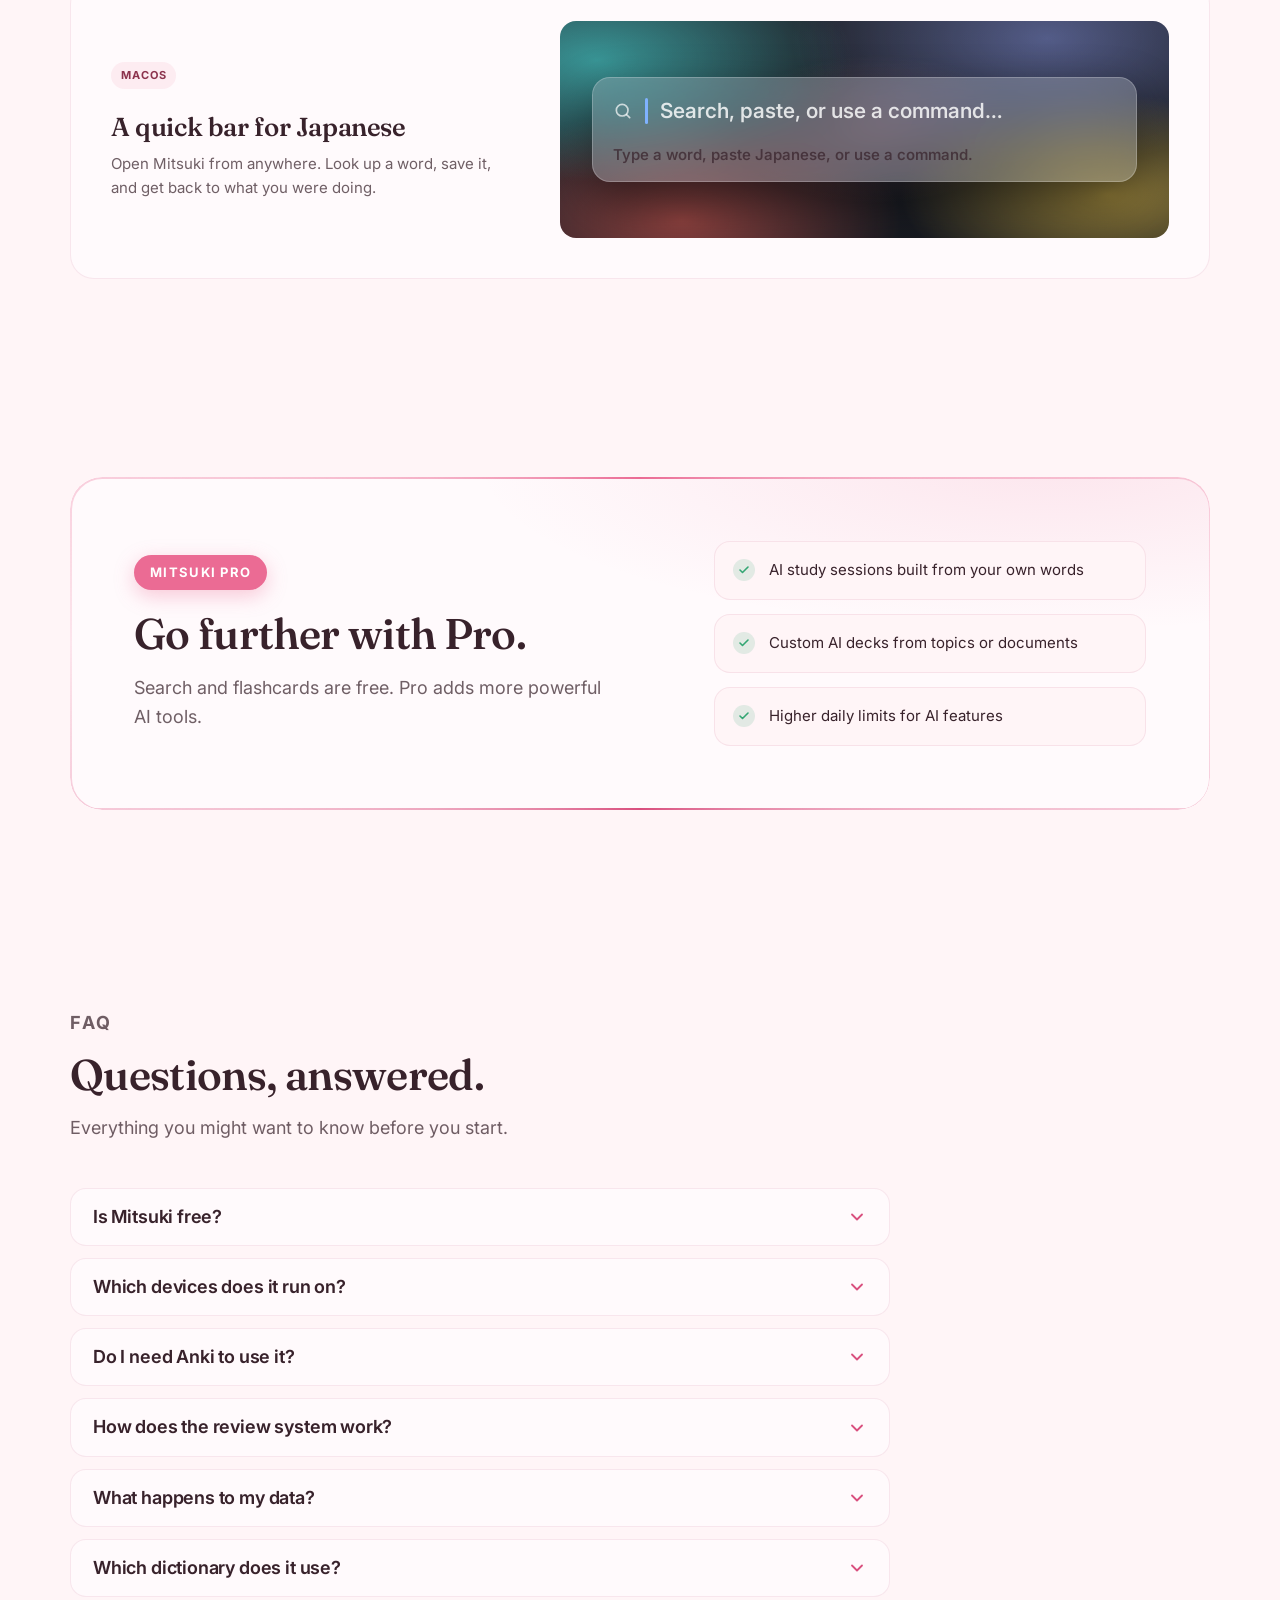
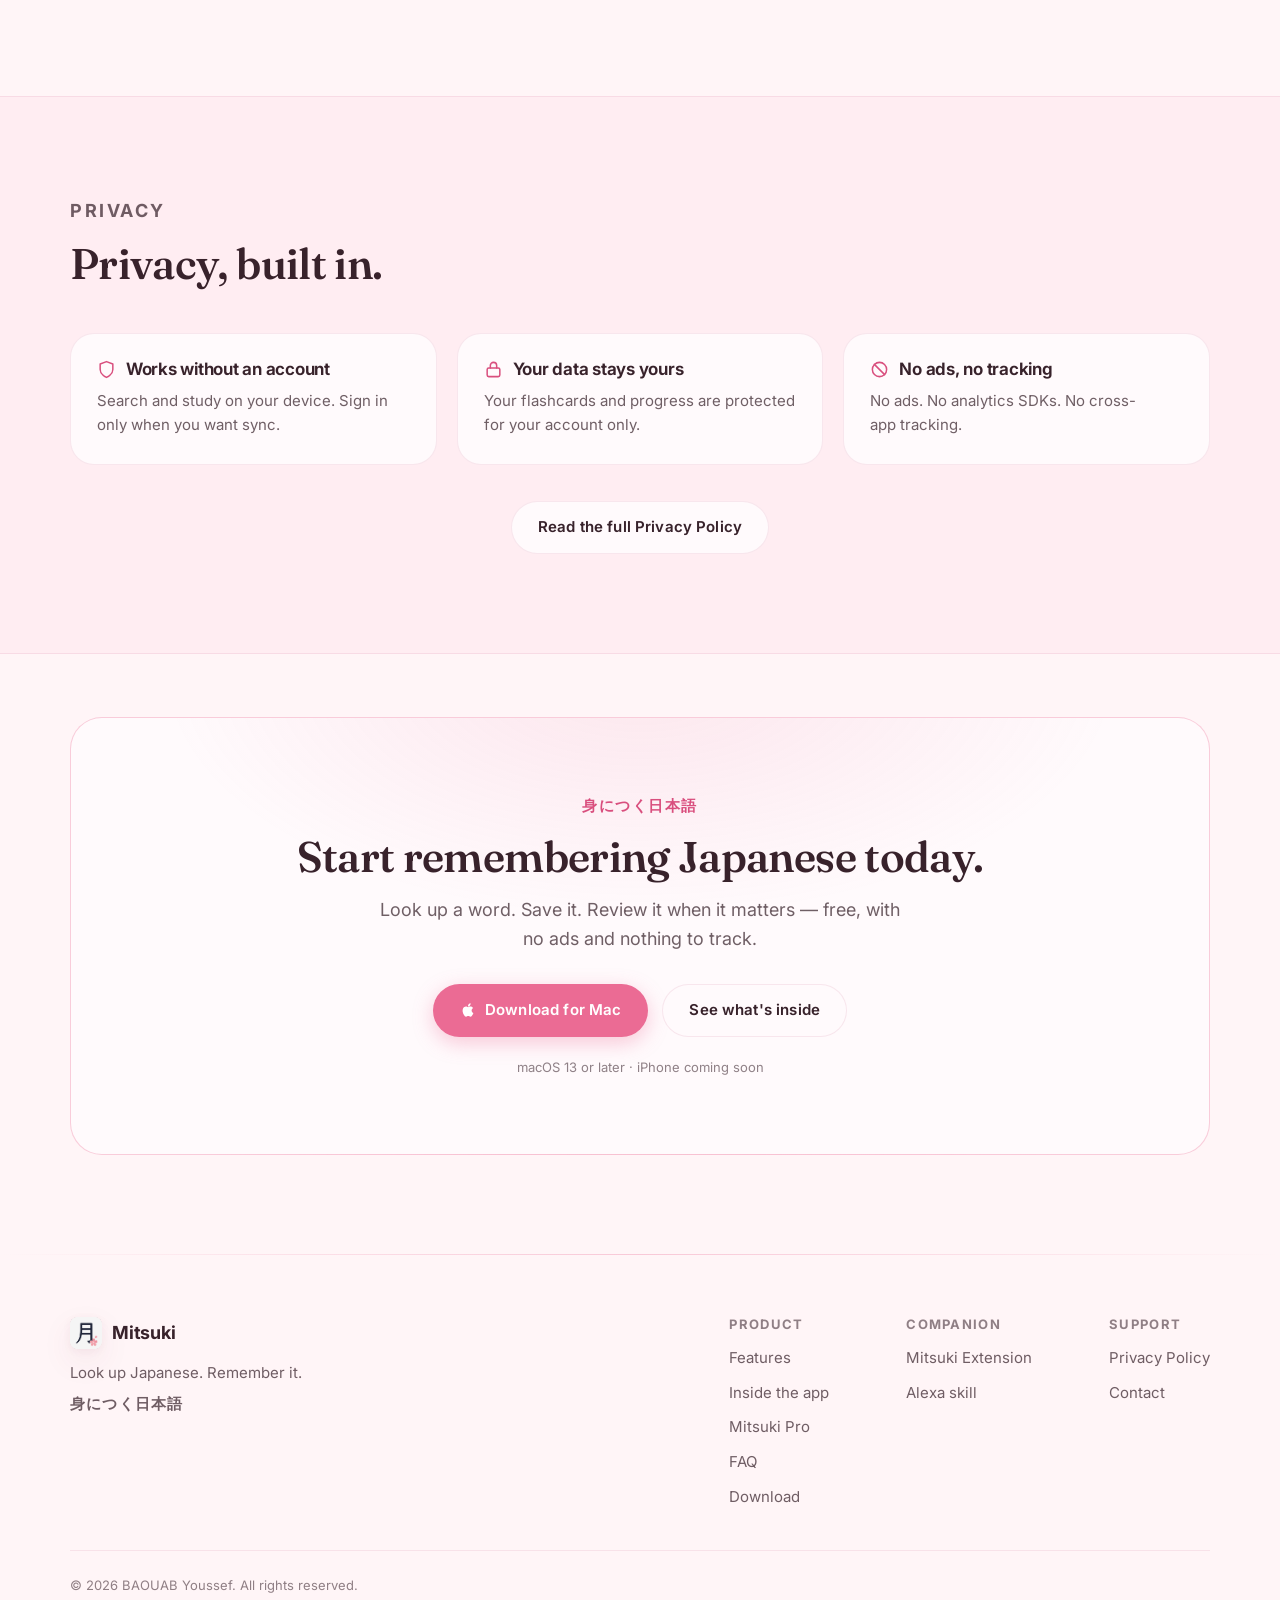
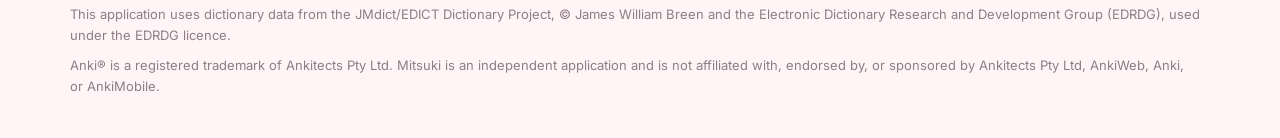
==== commit d5ae0d65: "Add tracked /download redirect via Pages Function Route the download buttons through /download/mac i" ====
--- a/index.html
+++ b/index.html
@@ -103,7 +103,7 @@
           <p class="hero-sub">Look up a word ー and learn it.</p>
 
           <div class="hero-ctas" id="download">
-            <a class="btn btn-primary" data-download href="https://github.com/baoueb/Mitsuki/releases/download/v1.0.10/Mitsuki%201.0.10.dmg">
+            <a class="btn btn-primary" data-download href="/download/mac">
               <svg width="16" height="16" viewBox="0 0 24 24" fill="currentColor" aria-hidden="true"><path d="M18.71 19.5c-.83 1.24-1.71 2.45-3.05 2.47-1.34.03-1.77-.79-3.29-.79-1.53 0-2 .77-3.27.82-1.31.05-2.3-1.32-3.14-2.53C4.25 17 2.94 12.45 4.7 9.39c.87-1.52 2.43-2.48 4.12-2.51 1.28-.02 2.5.87 3.29.87.78 0 2.26-1.07 3.81-.91.65.03 2.47.26 3.64 1.98-.09.06-2.17 1.28-2.15 3.81.03 3.02 2.65 4.03 2.68 4.04-.03.07-.42 1.44-1.38 2.83M13 3.5c.73-.83 1.94-1.46 2.94-1.5.13 1.17-.34 2.35-1.04 3.19-.69.85-1.83 1.51-2.95 1.42-.15-1.15.41-2.35 1.05-3.11z"></path></svg>
               Download for Mac
               </a>
@@ -1175,7 +1175,7 @@
           <h2>Start remembering Japanese today.</h2>
           <p class="cta-sub">Look up a word. Save it. Review it when it matters — free, with no ads and nothing to track.</p>
           <div class="cta-actions">
-            <a class="btn btn-primary" data-download href="https://github.com/baoueb/Mitsuki/releases/download/v1.0.10/Mitsuki%201.0.10.dmg">
+            <a class="btn btn-primary" data-download href="/download/mac">
               <svg width="16" height="16" viewBox="0 0 24 24" fill="currentColor" aria-hidden="true"><path d="M18.71 19.5c-.83 1.24-1.71 2.45-3.05 2.47-1.34.03-1.77-.79-3.29-.79-1.53 0-2 .77-3.27.82-1.31.05-2.3-1.32-3.14-2.53C4.25 17 2.94 12.45 4.7 9.39c.87-1.52 2.43-2.48 4.12-2.51 1.28-.02 2.5.87 3.29.87.78 0 2.26-1.07 3.81-.91.65.03 2.47.26 3.64 1.98-.09.06-2.17 1.28-2.15 3.81.03 3.02 2.65 4.03 2.68 4.04-.03.07-.42 1.44-1.38 2.83M13 3.5c.73-.83 1.94-1.46 2.94-1.5.13 1.17-.34 2.35-1.04 3.19-.69.85-1.83 1.51-2.95 1.42-.15-1.15.41-2.35 1.05-3.11z"></path></svg>
               Download for Mac
             </a>
